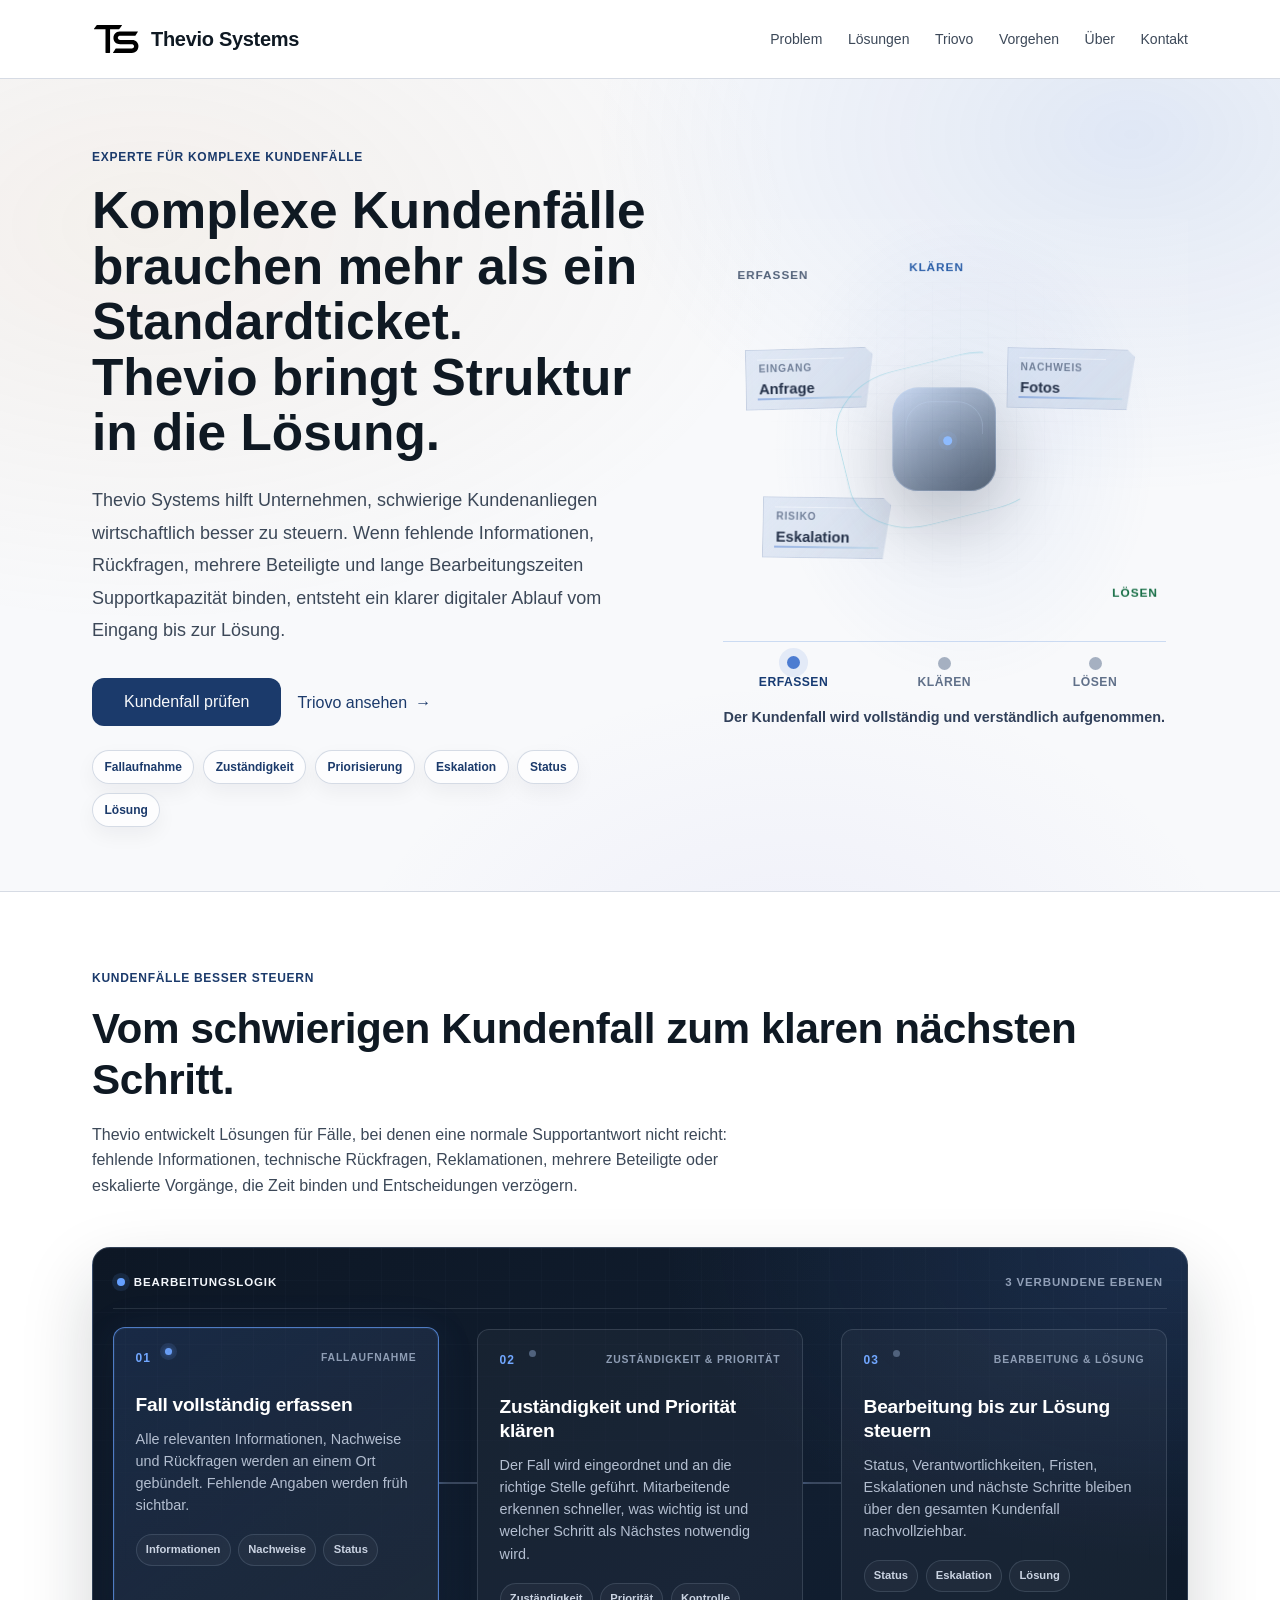
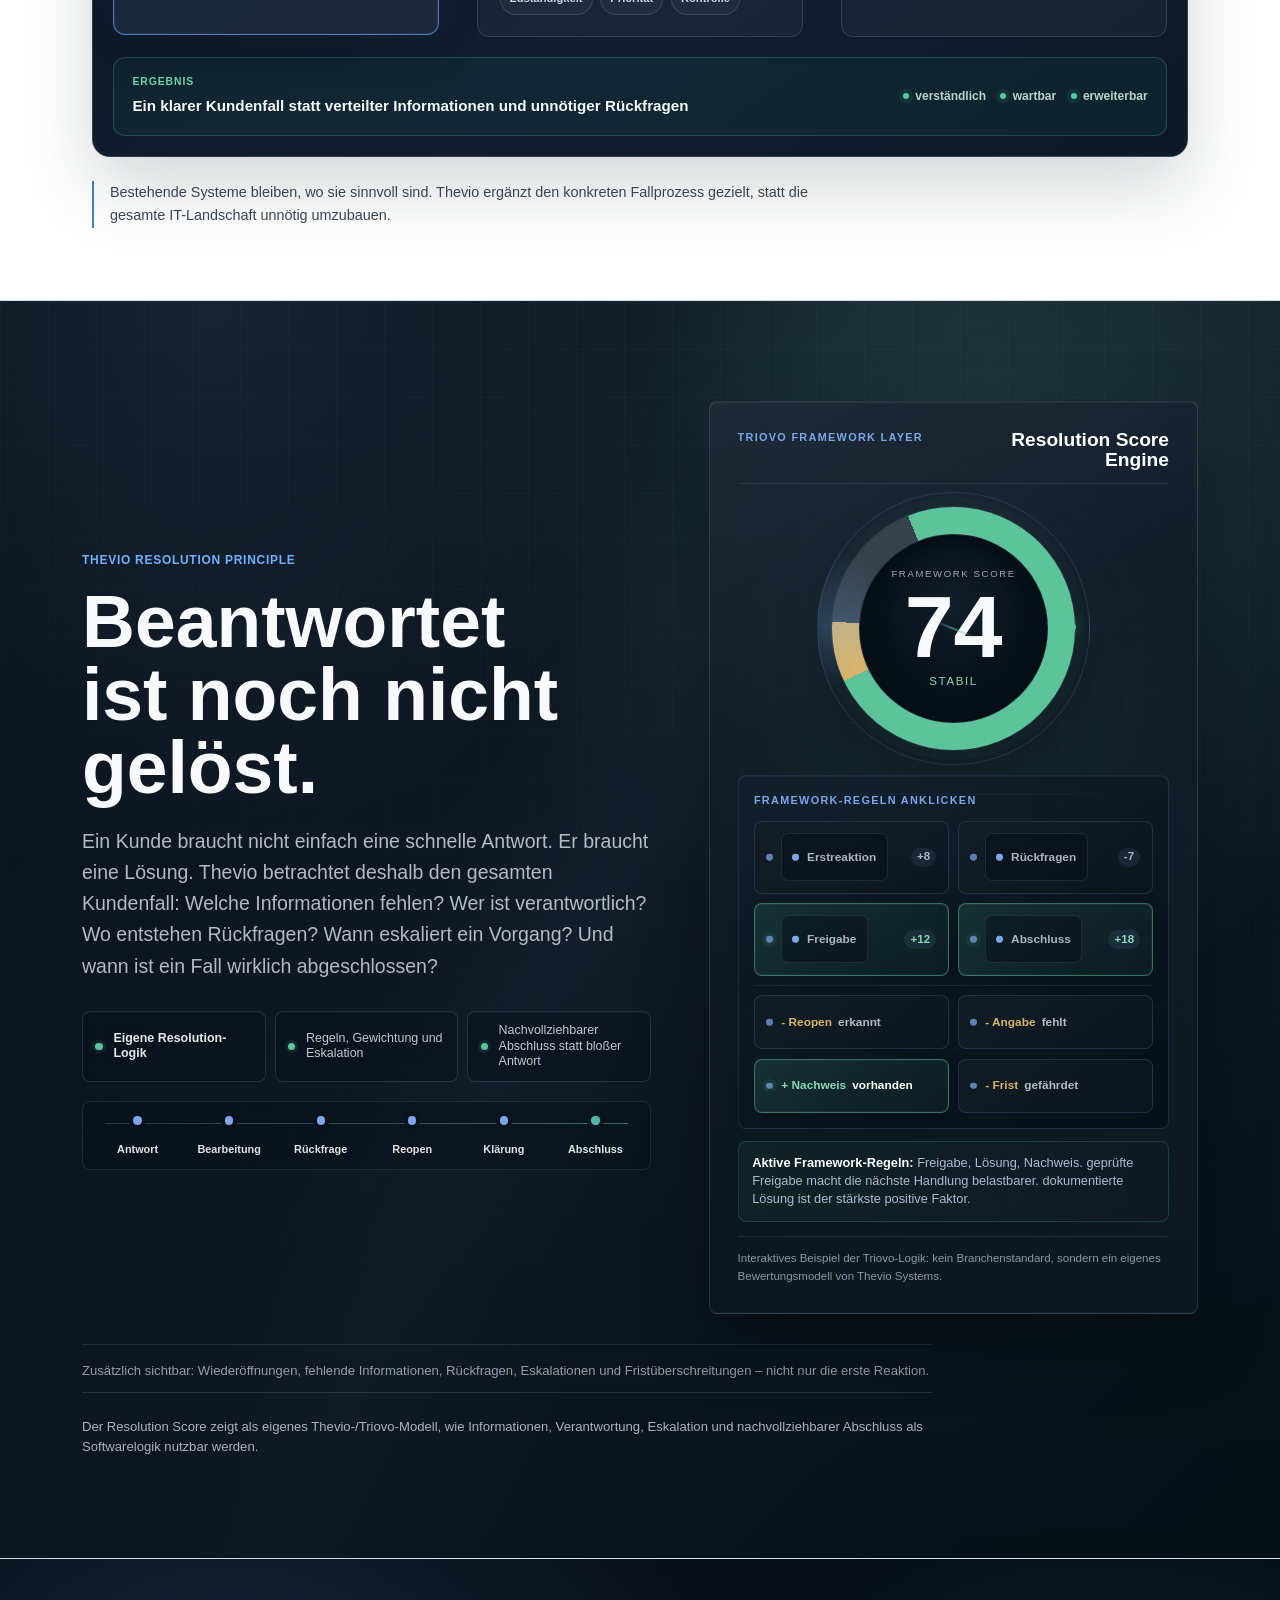
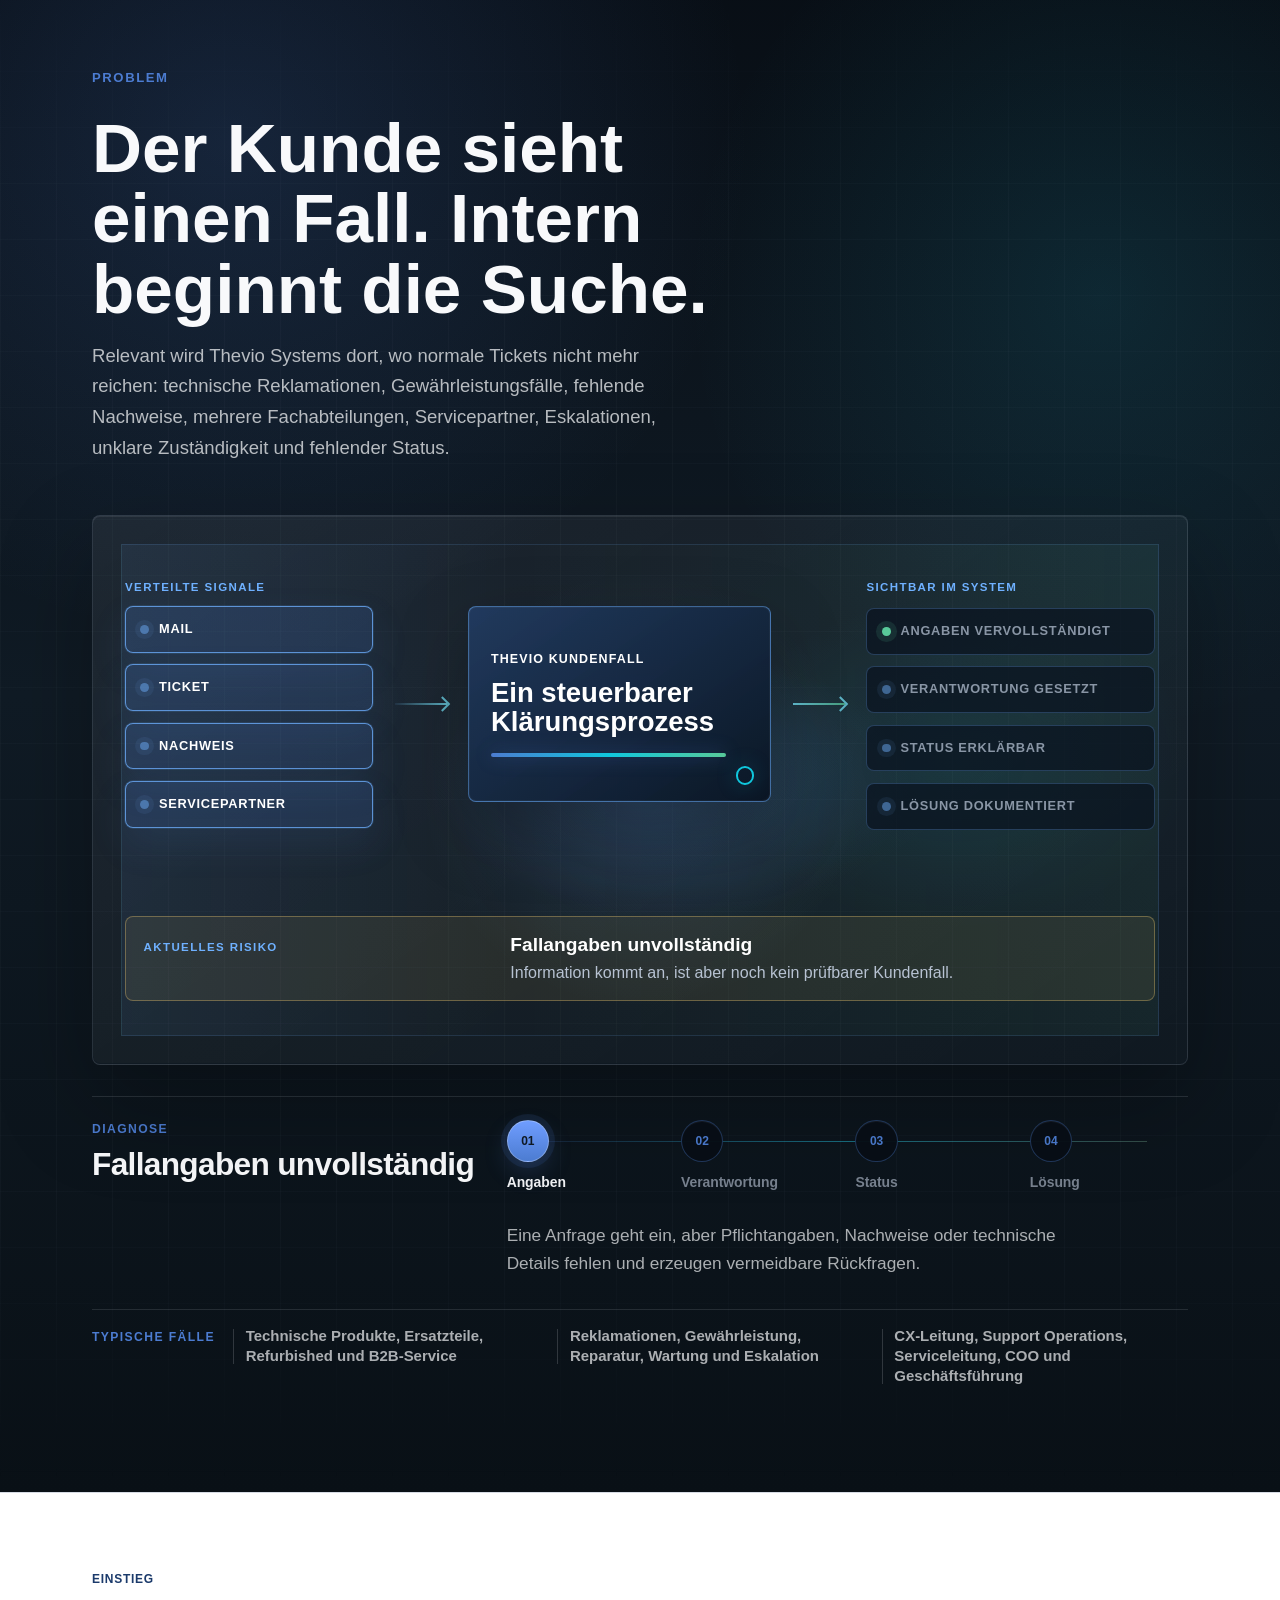
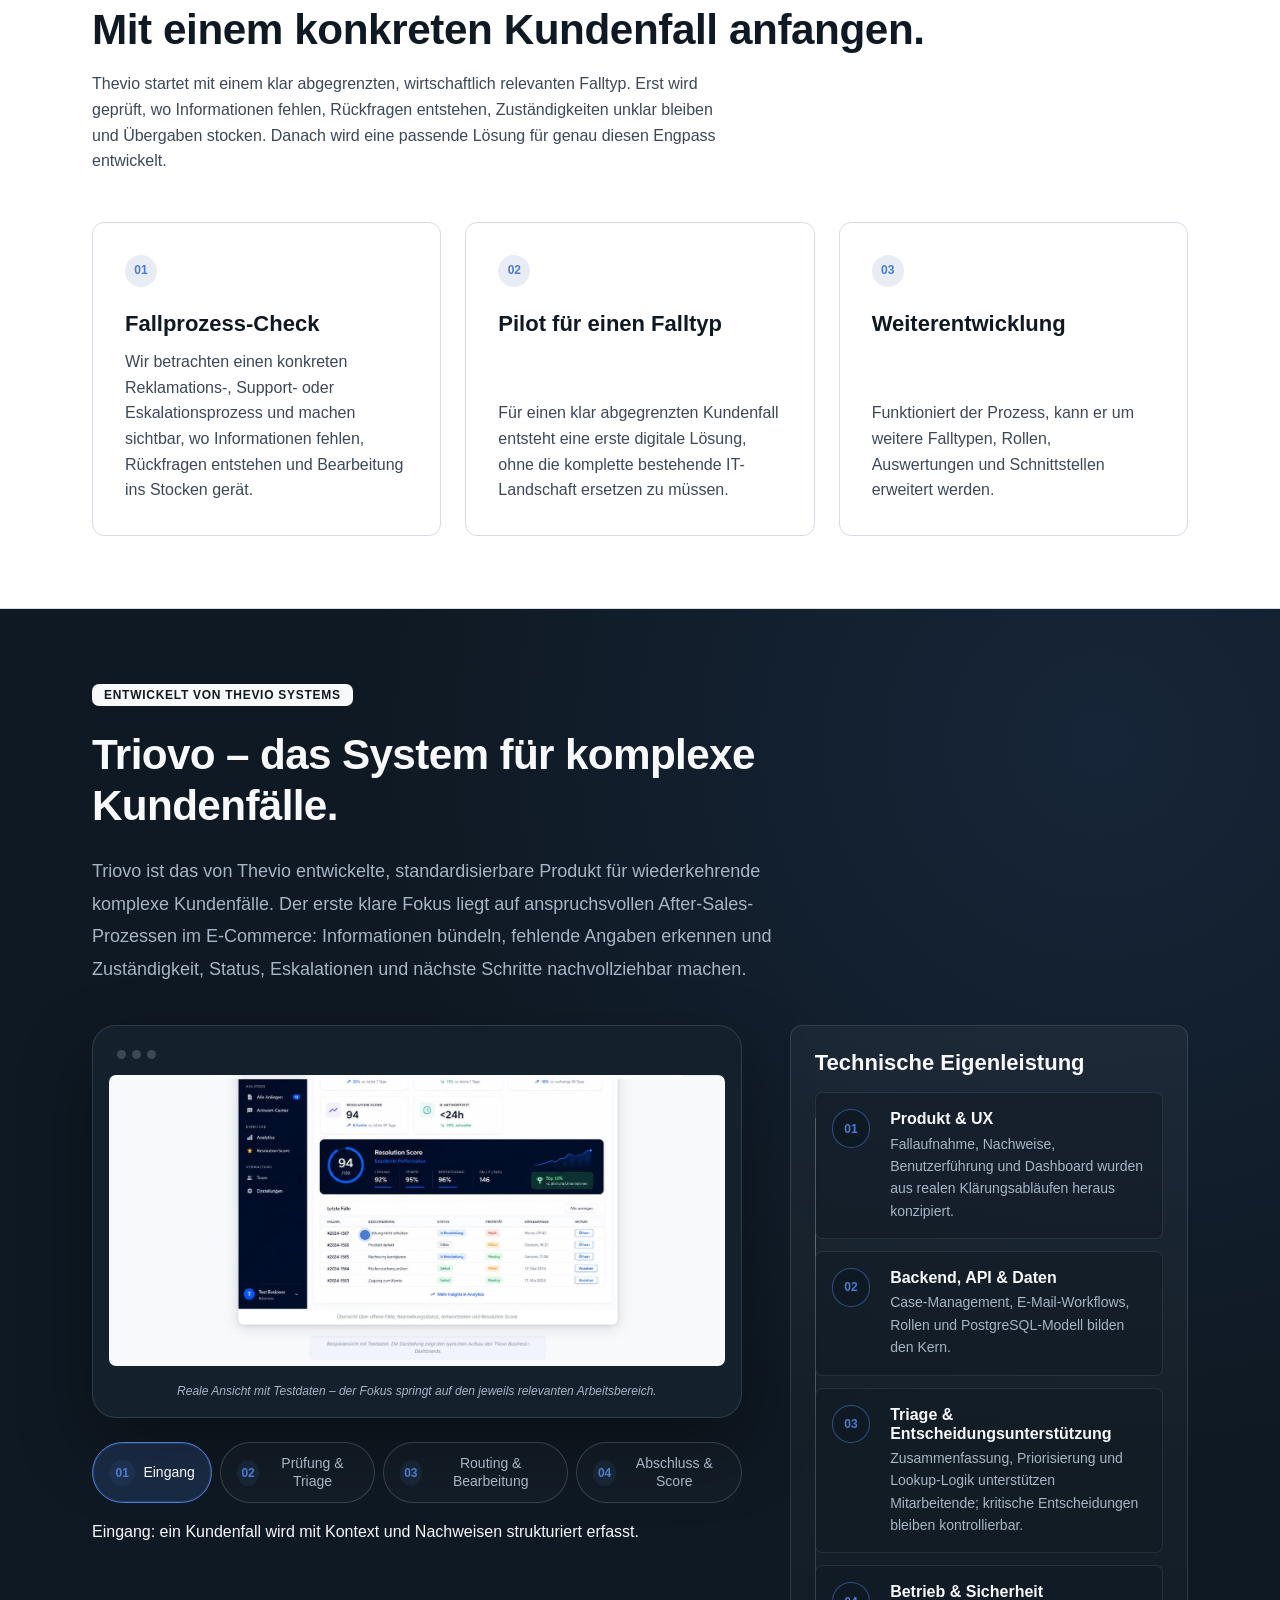
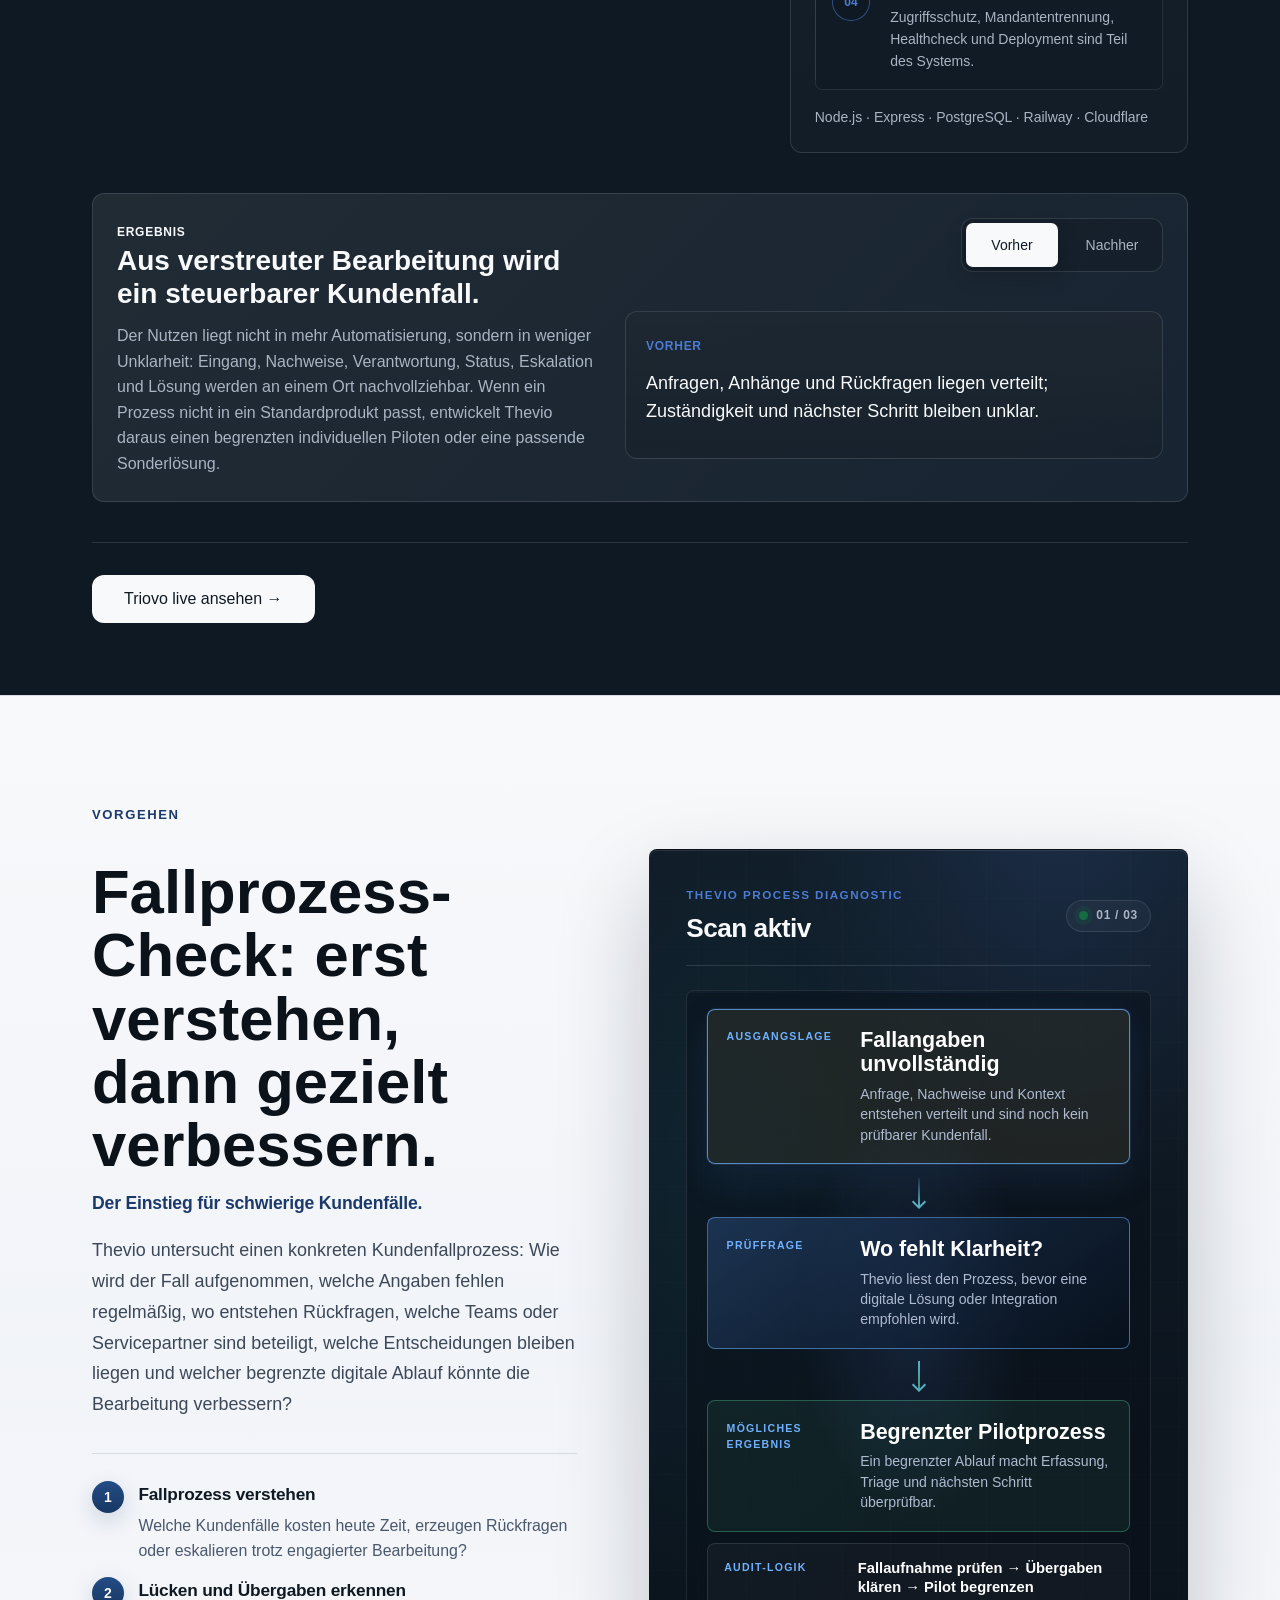
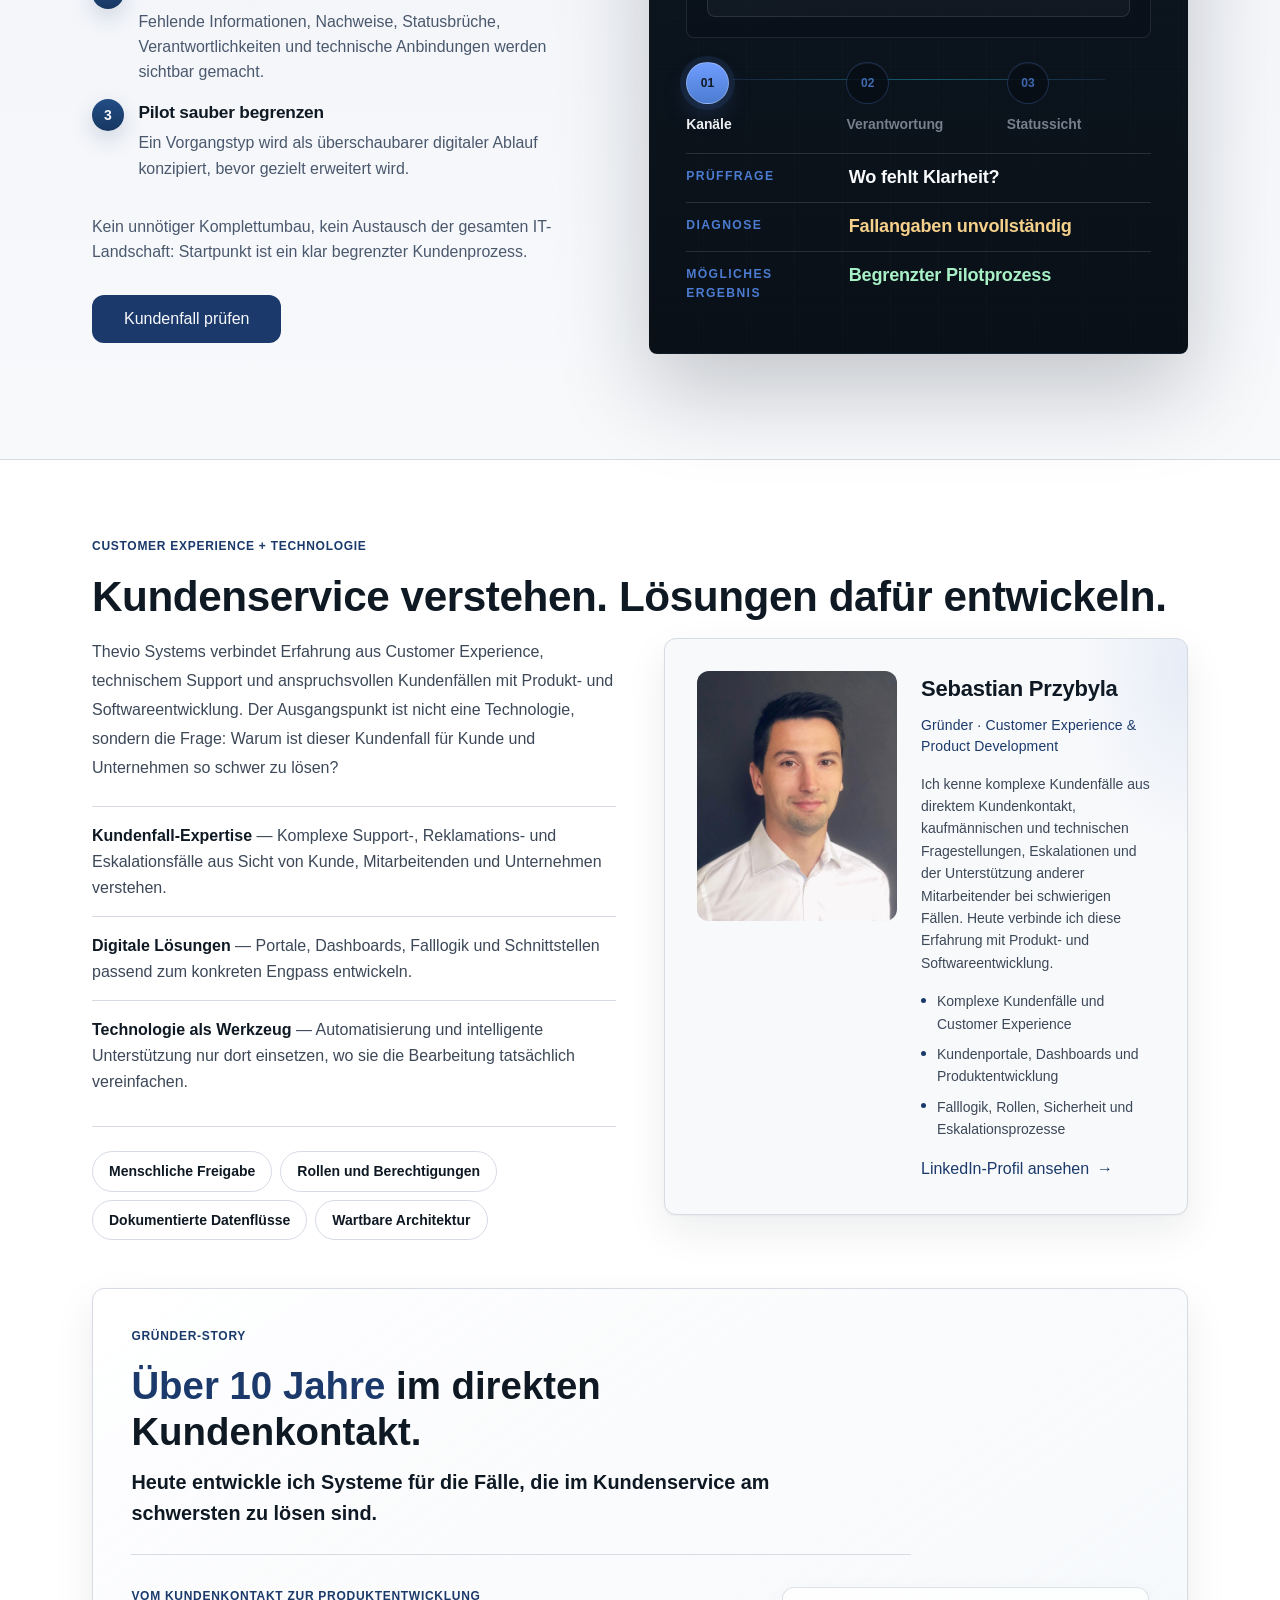
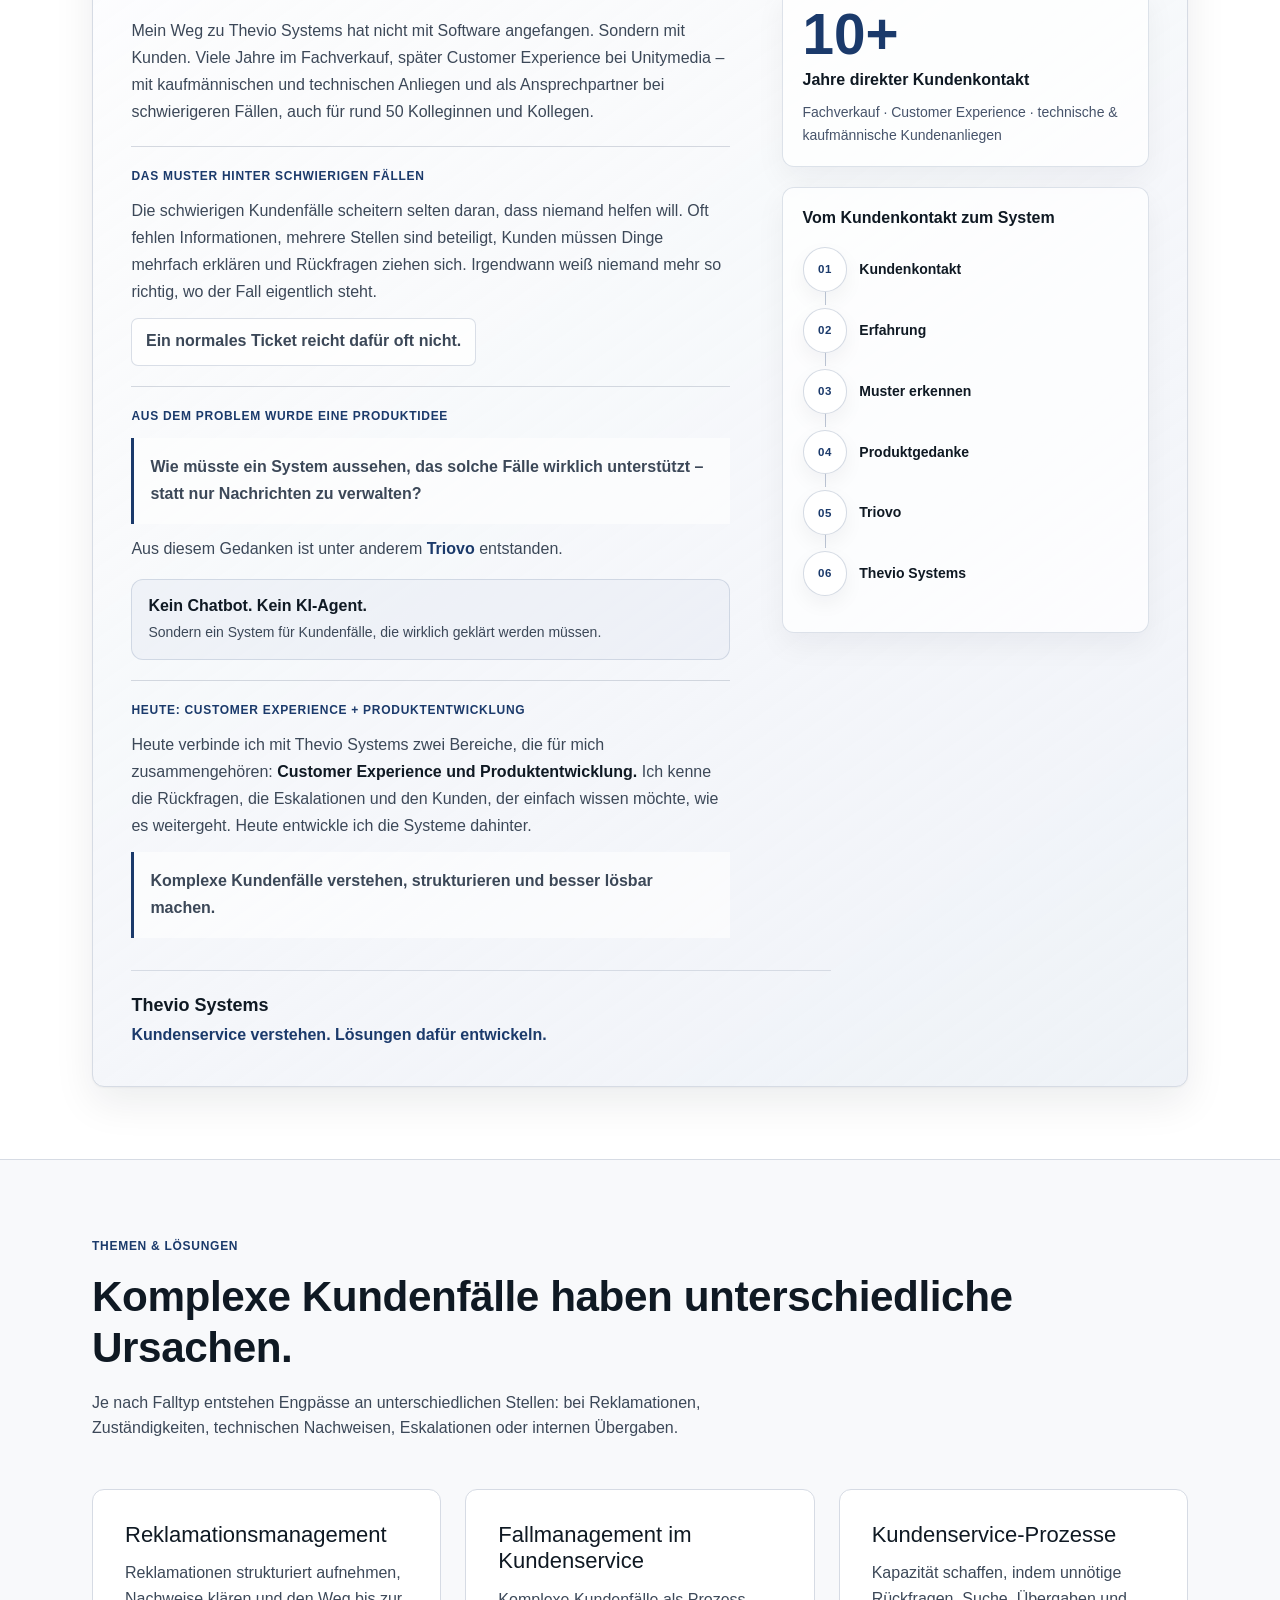
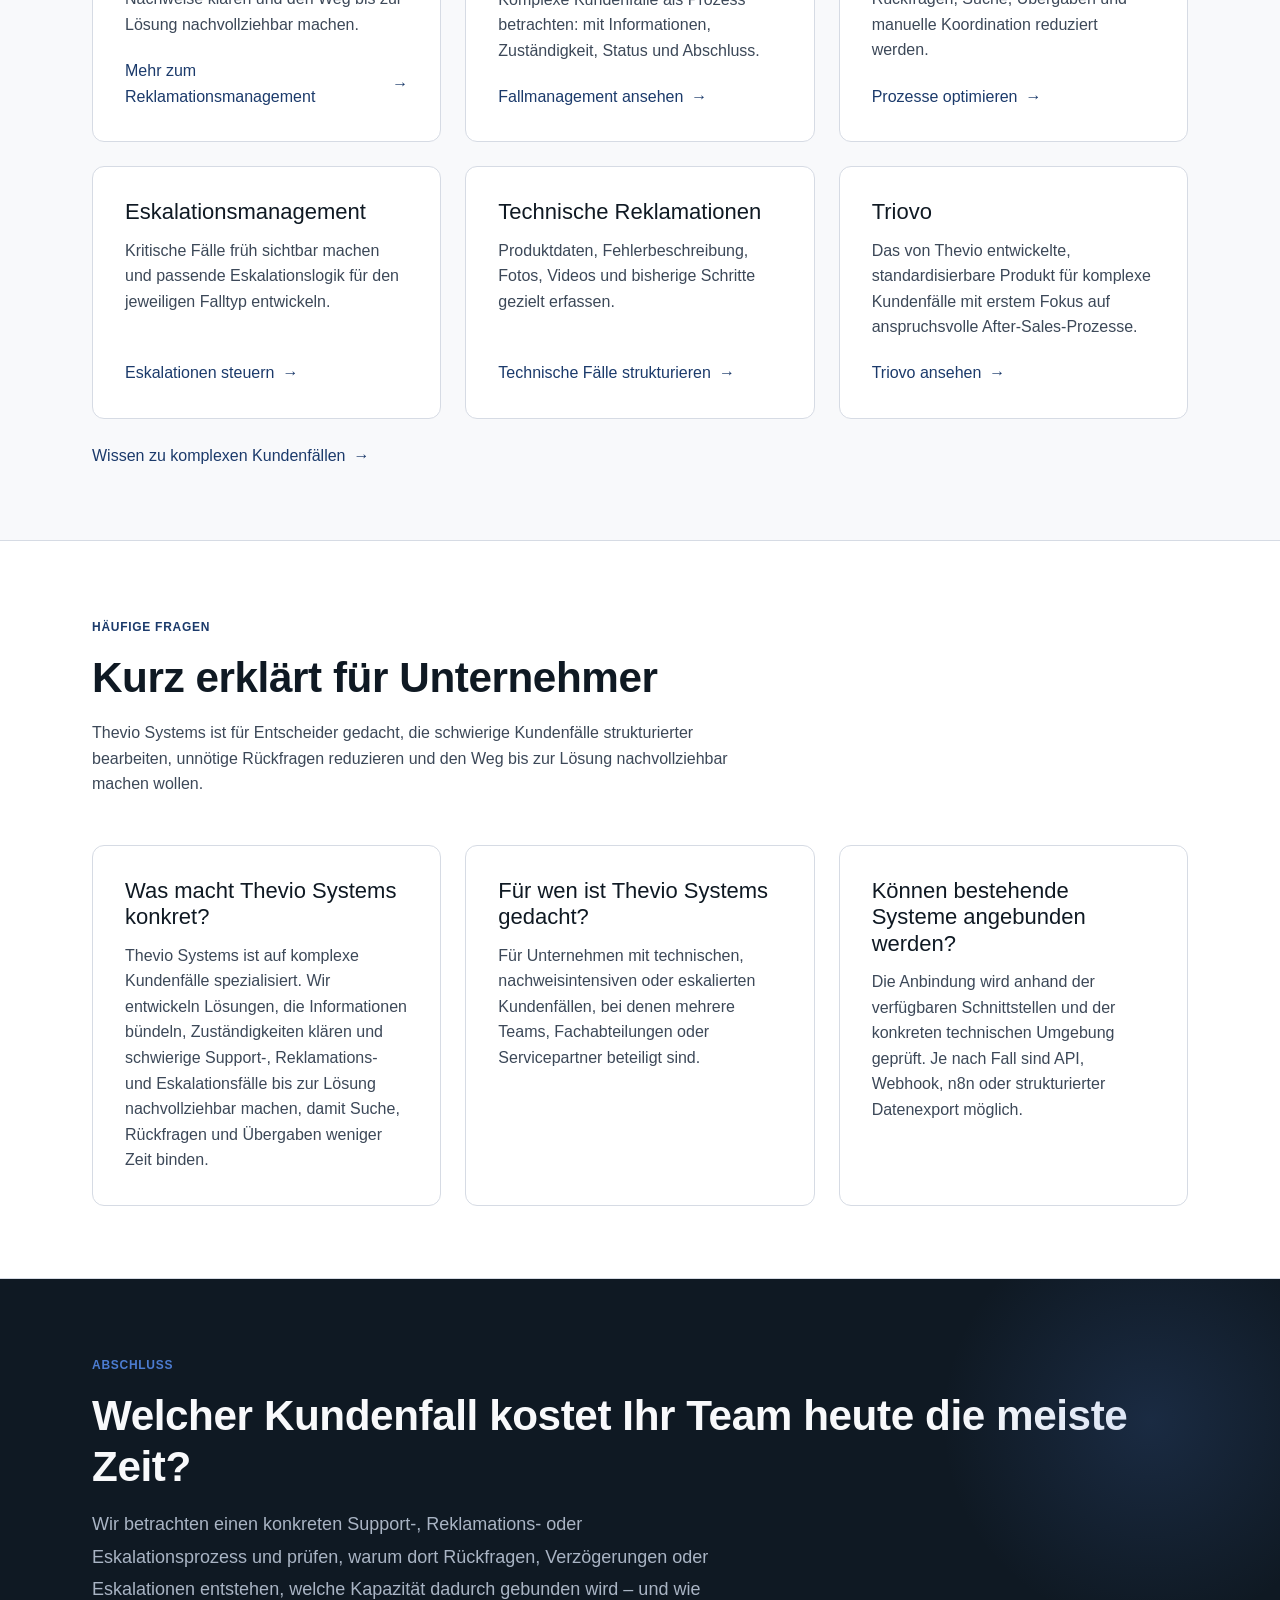
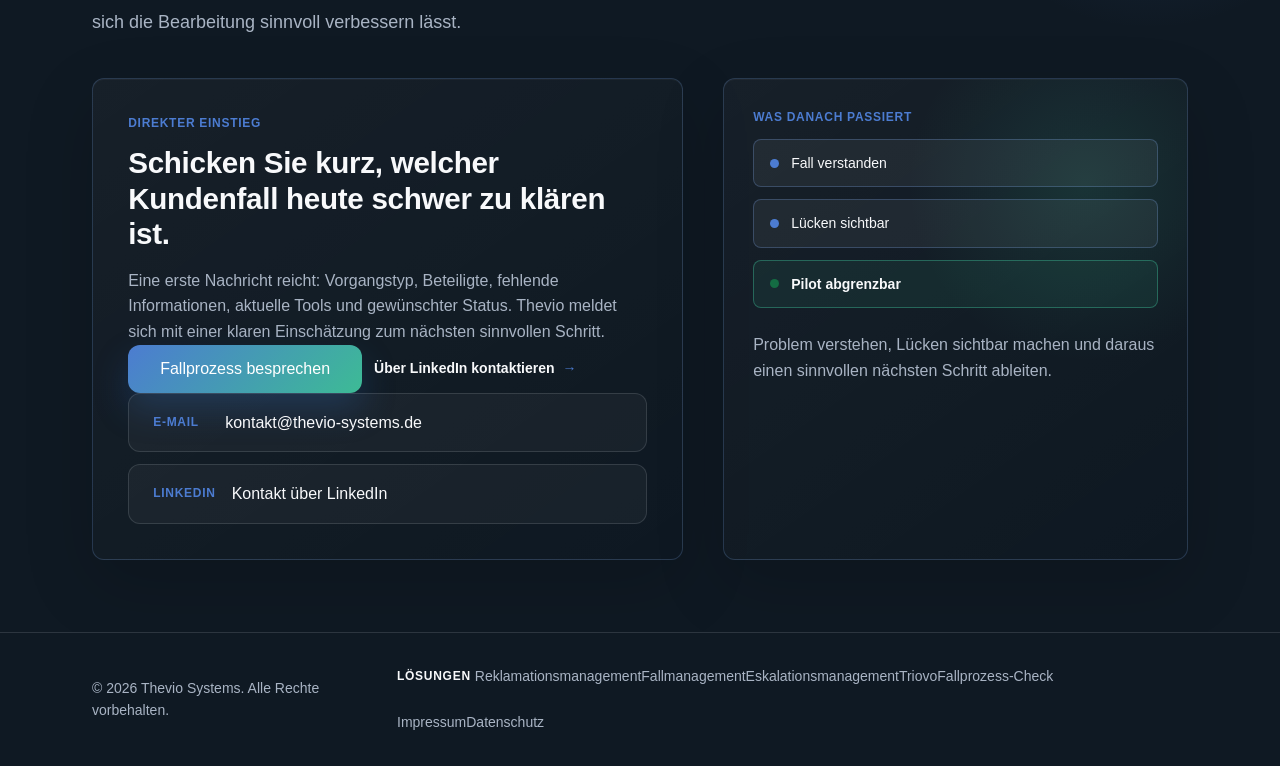
==== index.html @ 9a63e168 "Refine Thevio economic case-resolution positioning" ====
<!DOCTYPE html>
<html lang="de">
<head>
<meta charset="UTF-8" />
<script>document.documentElement.classList.add('js');</script>
<meta name="viewport" content="width=device-width, initial-scale=1.0" />
<meta name="robots" content="index, follow" />
<title>Thevio Systems | Experte für komplexe Kundenfälle</title>
<meta name="description" content="Thevio Systems hilft Unternehmen, komplexe Kundenfälle wirtschaftlich besser zu steuern: weniger Suche, weniger Rückfragen, klare Zuständigkeiten und sichtbarer Status." />
<link rel="canonical" href="https://thevio-systems.de/" />
<meta property="og:type" content="website" />
<meta property="og:title" content="Thevio Systems | Experte für komplexe Kundenfälle" />
<meta property="og:description" content="Komplexe Kundenfälle wirtschaftlich besser steuern: Informationen bündeln, Zuständigkeiten klären und den Weg bis zur Lösung nachvollziehbar machen." />
<meta property="og:url" content="https://thevio-systems.de" />
<meta property="og:locale" content="de_DE" />
<meta name="twitter:card" content="summary" />
<meta name="twitter:title" content="Thevio Systems | Experte für komplexe Kundenfälle" />
<meta name="twitter:description" content="Komplexe Kundenfälle wirtschaftlich besser steuern: Informationen bündeln, Zuständigkeiten klären und den Weg bis zur Lösung nachvollziehbar machen." />
<script type="application/ld+json">
{
  "@context": "https://schema.org",
  "@graph": [
    {
      "@type": "Organization",
      "@id": "https://thevio-systems.de/#organization",
      "name": "Thevio Systems",
      "url": "https://thevio-systems.de/",
      "logo": "https://thevio-systems.de/assets/img/thevio-logo.svg",
      "email": "kontakt@thevio-systems.de",
      "founder": {
        "@type": "Person",
        "name": "Sebastian Przybyla",
        "description": "Gründer von Thevio Systems mit über 10 Jahren Erfahrung im direkten Kundenkontakt und Schwerpunkt auf komplexen Kundenfällen, Customer Experience und Produktentwicklung.",
        "sameAs": "https://www.linkedin.com/in/sebastian-przybyla-9426b0416"
      },
      "address": {
        "@type": "PostalAddress",
        "streetAddress": "Bahnhofstraße 5",
        "postalCode": "37318",
        "addressLocality": "Arenshausen",
        "addressCountry": "DE"
      },
      "areaServed": ["Deutschland", "DACH"],
      "knowsAbout": [
        "Komplexe Kundenfälle",
        "Customer Case Resolution",
        "Reklamationsprozesse",
        "Eskalationsmanagement",
        "Digitale Fallprozesse",
        "Kundenfallsteuerung",
        "Kundenportale",
        "Statuslösungen",
        "Resolution Insights"
      ]
    },
    {
      "@type": "WebSite",
      "@id": "https://thevio-systems.de/#website",
      "url": "https://thevio-systems.de/",
      "name": "Thevio Systems",
      "inLanguage": "de-DE",
      "publisher": {
        "@id": "https://thevio-systems.de/#organization"
      }
    },
    {
      "@type": "Service",
      "@id": "https://thevio-systems.de/#services",
      "name": "Experte für komplexe Kundenfälle",
      "provider": {
        "@id": "https://thevio-systems.de/#organization"
      },
      "areaServed": ["Deutschland", "DACH"],
      "serviceType": [
        "Customer Case Resolution",
        "Reklamationsprozesse",
        "Eskalationsmanagement",
        "Digitale Fallprozesse",
        "Kundenfallsteuerung",
        "Kundenportale",
        "Statuslösungen",
        "Resolution Insights"
      ],
      "description": "Thevio Systems hilft Unternehmen, komplexe Kundenfälle wirtschaftlich besser zu steuern: Informationen bündeln, Zuständigkeiten klären, unnötige Rückfragen reduzieren und Fälle bis zur Lösung nachvollziehbar führen."
    },
    {
      "@type": "FAQPage",
      "@id": "https://thevio-systems.de/#faq",
      "mainEntity": [
        {
          "@type": "Question",
          "name": "Was macht Thevio Systems konkret?",
          "acceptedAnswer": {
            "@type": "Answer",
            "text": "Thevio Systems ist auf komplexe Kundenfälle spezialisiert. Wir entwickeln Lösungen, die Informationen bündeln, Zuständigkeiten klären und schwierige Support-, Reklamations- und Eskalationsfälle bis zur Lösung nachvollziehbar machen, damit Suche, Rückfragen und Übergaben weniger Zeit binden."
          }
        },
        {
          "@type": "Question",
          "name": "Für wen ist Thevio Systems gedacht?",
          "acceptedAnswer": {
            "@type": "Answer",
            "text": "Thevio Systems richtet sich an Unternehmen mit komplexen, technischen oder eskalierten Kundenfällen, bei denen Informationen fehlen, Nachweise benötigt werden und mehrere Teams oder Servicepartner zusammenarbeiten."
          }
        },
        {
          "@type": "Question",
          "name": "Kann Thevio Systems bestehende Systeme anbinden?",
          "acceptedAnswer": {
            "@type": "Answer",
            "text": "Bestehende Systeme bleiben, wo sie sinnvoll sind. Thevio ergänzt den konkreten Fallprozess gezielt, statt die gesamte IT-Landschaft unnötig umzubauen."
          }
        }
      ]
    }
  ]
}
</script>
<link rel="icon" href="/assets/img/thevio-logo.svg" type="image/svg+xml" />
<link rel="stylesheet" href="assets/css/main.css" />
</head>
<body>
<nav class="site-nav" aria-label="Hauptnavigation">
<div class="container">
<div class="nav-inner">
<a href="#hero" class="nav-logo"><img src="assets/img/thevio-logo.svg" alt="" class="nav-logo-icon" width="44" height="44" /><span class="nav-logo-text">Thevio Systems</span></a>
<ul class="nav-links" role="list">
<li><a href="#zielgruppen">Problem</a></li>
<li><a href="#leistungen">Lösungen</a></li>
<li><a href="#triovo">Triovo</a></li>
<li><a href="#audit">Vorgehen</a></li>
<li><a href="#ueber">Über</a></li>
<li><a href="#kontakt">Kontakt</a></li>
</ul>
<button type="button" class="nav-toggle" id="nav-toggle" aria-expanded="false" aria-controls="nav-mobile" aria-label="Navigation öffnen">
<span></span><span></span><span></span>
</button>
</div>
<nav id="nav-mobile" class="nav-mobile" aria-label="Mobile Navigation">
<a href="#zielgruppen">Problem</a>
<a href="#leistungen">Lösungen</a>
<a href="#triovo">Triovo</a>
<a href="#audit">Vorgehen</a>
<a href="#ueber">Über</a>
<a href="#kontakt">Kontakt</a>
</nav>
</div>
</nav>
<main>
<section class="hero" id="hero" aria-labelledby="hero-heading">
<div class="container">
<div class="hero-layout">
<div class="hero-text">
<span class="section-label">Experte für komplexe Kundenfälle</span>
<h1 id="hero-heading"><span class="hero-heading-line">Komplexe Kundenfälle brauchen mehr als ein Standardticket.</span> <span class="hero-heading-line hero-heading-line--accent">Thevio bringt Struktur in die Lösung.</span></h1>
<p class="hero-sub">Thevio Systems hilft Unternehmen, schwierige Kundenanliegen wirtschaftlich besser zu steuern. Wenn fehlende Informationen, Rückfragen, mehrere Beteiligte und lange Bearbeitungszeiten Supportkapazität binden, entsteht ein klarer digitaler Ablauf vom Eingang bis zur Lösung.</p>
<div class="hero-actions">
<a href="#audit" class="btn btn-primary">Kundenfall prüfen</a>
<a href="#triovo" class="link-arrow">Triovo ansehen</a>
</div>
<ul class="hero-offer-list" role="list" aria-label="Konkrete Leistungen">
<li>Fallaufnahme</li>
<li>Zuständigkeit</li>
<li>Priorisierung</li>
<li>Eskalation</li>
<li>Status</li>
<li>Lösung</li>
</ul>
</div>
<div class="hero-cdr-preview" id="hero-scene" data-component="cdr-hero" data-phase="0" aria-label="Capture Decide Resolve Vorschau">
<div class="hero-cdr-stage" aria-hidden="true">
<span class="hero-cdr-phase hero-cdr-phase--capture">Erfassen</span>
<span class="hero-cdr-phase hero-cdr-phase--decide">Klären</span>
<span class="hero-cdr-phase hero-cdr-phase--resolve">Lösen</span>
<div class="hero-cdr-fragment hero-cdr-fragment--mail"><span>Eingang</span><strong>Anfrage</strong></div>
<div class="hero-cdr-fragment hero-cdr-fragment--doc"><span>Nachweis</span><strong>Fotos</strong></div>
<div class="hero-cdr-fragment hero-cdr-fragment--due"><span>Risiko</span><strong>Eskalation</strong></div>
<svg class="hero-cdr-routes" viewBox="0 0 620 500" focusable="false">
<path class="hero-cdr-route hero-cdr-route--a" d="M94 152 C196 138 238 214 307 244" />
<path class="hero-cdr-route hero-cdr-route--b" d="M500 137 C398 140 367 203 315 244" />
<path class="hero-cdr-route hero-cdr-route--c" d="M122 392 C202 345 236 303 309 258" />
<path class="hero-cdr-route hero-cdr-route--out" d="M329 253 C390 268 430 310 490 354" />
</svg>
<div class="hero-cdr-object">
<span class="hero-cdr-orbit"></span>
<span class="hero-cdr-core"></span>
<span class="hero-cdr-surface hero-cdr-surface--top"></span>
<span class="hero-cdr-surface hero-cdr-surface--mid"></span>
<span class="hero-cdr-surface hero-cdr-surface--low"></span>
<span class="hero-cdr-check"></span>
</div>
<span class="hero-cdr-gate"><span></span></span>
</div>
<div class="hero-cdr-controls" role="group" aria-label="Hero-Phase auswählen">
<button type="button" class="hero-cdr-control" data-cdr-phase="0" aria-pressed="true">Erfassen</button>
<button type="button" class="hero-cdr-control" data-cdr-phase="1" aria-pressed="false">Klären</button>
<button type="button" class="hero-cdr-control" data-cdr-phase="2" aria-pressed="false">Lösen</button>
</div>
<p class="hero-cdr-status" aria-live="polite">Der Kundenfall wird vollständig und verständlich aufgenommen.</p>
</div>
</div>
</div>
</section>

<hr class="section-divider" />
<section class="section section--light" id="leistungen" aria-labelledby="leistungen-heading">
<div class="container">
<span class="section-label">Kundenfälle besser steuern</span>
<h2 id="leistungen-heading">Vom schwierigen Kundenfall zum klaren nächsten Schritt.</h2>
<p class="section-intro">Thevio entwickelt Lösungen für Fälle, bei denen eine normale Supportantwort nicht reicht: fehlende Informationen, technische Rückfragen, Reklamationen, mehrere Beteiligte oder eskalierte Vorgänge, die Zeit binden und Entscheidungen verzögern.</p>
  <div class="capability-system reveal" data-component="capability-system" data-active="0">
    <div class="capability-system-head">
      <div class="capability-system-title">
        <span class="capability-live-dot" aria-hidden="true"></span>
        <span>Bearbeitungslogik</span>
      </div>
    <span class="capability-system-meta">3 verbundene Ebenen</span>
    </div>
  <div class="capability-flow" role="list" aria-label="Leistungssystem von Thevio Systems">
  <article class="capability-node is-active" role="listitem" data-capability="0">
  <div class="capability-node-head">
  <span class="capability-node-index">01</span>
  <span class="capability-node-type">Fallaufnahme</span>
  </div>
  <span class="capability-node-signal" aria-hidden="true"></span>
  <h3>Fall vollständig erfassen</h3>
  <p>Alle relevanten Informationen, Nachweise und Rückfragen werden an einem Ort gebündelt. Fehlende Angaben werden früh sichtbar.</p>
  <ul class="capability-tags" role="list">
  <li>Informationen</li>
  <li>Nachweise</li>
  <li>Status</li>
  </ul>
  </article>
  <div class="capability-link" aria-hidden="true"><span></span></div>
  <article class="capability-node" role="listitem" data-capability="1">
  <div class="capability-node-head">
  <span class="capability-node-index">02</span>
  <span class="capability-node-type">Zuständigkeit &amp; Priorität</span>
  </div>
  <span class="capability-node-signal" aria-hidden="true"></span>
  <h3>Zuständigkeit und Priorität klären</h3>
  <p>Der Fall wird eingeordnet und an die richtige Stelle geführt. Mitarbeitende erkennen schneller, was wichtig ist und welcher Schritt als Nächstes notwendig wird.</p>
  <ul class="capability-tags" role="list">
  <li>Zuständigkeit</li>
  <li>Priorität</li>
  <li>Kontrolle</li>
  </ul>
  </article>
  <div class="capability-link" aria-hidden="true"><span></span></div>
  <article class="capability-node" role="listitem" data-capability="2">
  <div class="capability-node-head">
  <span class="capability-node-index">03</span>
  <span class="capability-node-type">Bearbeitung &amp; Lösung</span>
  </div>
  <span class="capability-node-signal" aria-hidden="true"></span>
  <h3>Bearbeitung bis zur Lösung steuern</h3>
  <p>Status, Verantwortlichkeiten, Fristen, Eskalationen und nächste Schritte bleiben über den gesamten Kundenfall nachvollziehbar.</p>
  <ul class="capability-tags" role="list">
  <li>Status</li>
  <li>Eskalation</li>
  <li>Lösung</li>
  </ul>
  </article>
  </div>
  <div class="capability-output">
  <div>
  <span class="capability-output-label">Ergebnis</span>
  <strong>Ein klarer Kundenfall statt verteilter Informationen und unnötiger Rückfragen</strong>
  </div>
  <ul class="capability-output-states" role="list">
  <li><span aria-hidden="true"></span>verständlich</li>
  <li><span aria-hidden="true"></span>wartbar</li>
  <li><span aria-hidden="true"></span>erweiterbar</li>
  </ul>
  </div>
  </div>
<p class="capability-principle">Bestehende Systeme bleiben, wo sie sinnvoll sind. Thevio ergänzt den konkreten Fallprozess gezielt, statt die gesamte IT-Landschaft unnötig umzubauen.</p>
</div>
</section>

<hr class="section-divider" />
<section class="section resolution-section" id="resolution" aria-labelledby="resolution-heading">
<div class="container">
<div class="resolution-layout">
<div class="resolution-copy">
<span class="section-label section-label--inverse">Thevio Resolution Principle</span>
<h2 id="resolution-heading">Beantwortet ist noch nicht gelöst.</h2>
<p class="section-intro section-intro--inverse">Ein Kunde braucht nicht einfach eine schnelle Antwort. Er braucht eine Lösung. Thevio betrachtet deshalb den gesamten Kundenfall: Welche Informationen fehlen? Wer ist verantwortlich? Wo entstehen Rückfragen? Wann eskaliert ein Vorgang? Und wann ist ein Fall wirklich abgeschlossen?</p>
<div class="resolution-framework-proof" aria-label="Triovo Resolution Framework">
<span><strong>Eigene Resolution-Logik</strong></span>
<span>Regeln, Gewichtung und Eskalation</span>
<span>Nachvollziehbarer Abschluss statt bloßer Antwort</span>
</div>
<ol class="resolution-sequence" data-component="resolution-sequence" role="list">
<li class="resolution-step" data-step="0"><span class="resolution-step-dot" aria-hidden="true"></span><span class="resolution-step-label">Antwort</span></li>
<li class="resolution-step" data-step="1"><span class="resolution-step-dot" aria-hidden="true"></span><span class="resolution-step-label">Bearbeitung</span></li>
<li class="resolution-step" data-step="2"><span class="resolution-step-dot" aria-hidden="true"></span><span class="resolution-step-label">Rückfrage</span></li>
<li class="resolution-step" data-step="3"><span class="resolution-step-dot" aria-hidden="true"></span><span class="resolution-step-label">Reopen</span></li>
<li class="resolution-step" data-step="4"><span class="resolution-step-dot" aria-hidden="true"></span><span class="resolution-step-label">Klärung</span></li>
<li class="resolution-step resolution-step--final" data-step="5"><span class="resolution-step-dot" aria-hidden="true"></span><span class="resolution-step-label">Abschluss</span></li>
</ol>
</div>
<div class="resolution-visual reveal" data-component="resolution-visual" data-score="74" aria-label="Interaktive Resolution Score Engine">
<div class="resolution-visual-head">
<span>Triovo Framework Layer</span>
<strong>Resolution Score Engine</strong>
</div>
<div class="resolution-engine-grid" aria-hidden="true"></div>
<div class="resolution-ring" aria-hidden="true">
<span class="resolution-ring-core"><small>Framework Score</small><strong data-resolution-score>74</strong><em data-resolution-verdict>stabil</em></span>
<span class="resolution-ring-orbit resolution-ring-orbit--one"></span>
<span class="resolution-ring-orbit resolution-ring-orbit--two"></span>
<span class="resolution-ring-pulse"></span>
</div>
<div class="resolution-control-panel">
<span class="resolution-control-label">Framework-Regeln anklicken</span>
<div class="resolution-architecture" role="group" aria-label="Score-Faktoren auswählen">
<button type="button" class="resolution-factor" data-resolution-factor="speed" aria-pressed="false"><span>Erstreaktion</span><strong>+8</strong></button>
<button type="button" class="resolution-factor" data-resolution-factor="questions" aria-pressed="false"><span>Rückfragen</span><strong>-7</strong></button>
<button type="button" class="resolution-factor" data-resolution-factor="approval" aria-pressed="true"><span>Freigabe</span><strong>+12</strong></button>
<button type="button" class="resolution-factor is-complete" data-resolution-factor="closure" aria-pressed="true"><span>Abschluss</span><strong>+18</strong></button>
</div>
<div class="resolution-score-formula" aria-label="Score-Logik">
<button type="button" data-resolution-factor="reopen" aria-pressed="false"><strong>- Reopen</strong> erkannt</button>
<button type="button" data-resolution-factor="missing" aria-pressed="false"><strong>- Angabe</strong> fehlt</button>
<button type="button" data-resolution-factor="proof" aria-pressed="true"><strong>+ Nachweis</strong> vorhanden</button>
<button type="button" data-resolution-factor="sla" aria-pressed="false"><strong>- Frist</strong> gefährdet</button>
</div>
</div>
<p class="resolution-engine-readout" aria-live="polite"><strong>Aktive Framework-Regeln:</strong> Freigabe, Abschluss und Nachweis erhöhen die Belastbarkeit des Vorgangs.</p>
<p class="resolution-visual-note">Interaktives Beispiel der Triovo-Logik: kein Branchenstandard, sondern ein eigenes Bewertungsmodell von Thevio Systems.</p>
</div>
</div>
<div class="resolution-footnotes">
<p class="resolution-note">Zusätzlich sichtbar: Wiederöffnungen, fehlende Informationen, Rückfragen, Eskalationen und Fristüberschreitungen &ndash; nicht nur die erste Reaktion.</p>
<p class="competency-principle competency-principle--inverse">Der Resolution Score zeigt als eigenes Thevio-/Triovo-Modell, wie Informationen, Verantwortung, Eskalation und nachvollziehbarer Abschluss als Softwarelogik nutzbar werden.</p>
</div>
</div>
</section>

<hr class="section-divider" />
<section class="section section--signal-field" id="zielgruppen" aria-labelledby="zielgruppen-heading">
<div class="container">
<span class="section-label section-label--inverse">Problem</span>
<h2 id="zielgruppen-heading">Der Kunde sieht einen Fall. Intern beginnt die Suche.</h2>
<p class="section-intro section-intro--inverse">Relevant wird Thevio Systems dort, wo normale Tickets nicht mehr reichen: technische Reklamationen, Gewährleistungsfälle, fehlende Nachweise, mehrere Fachabteilungen, Servicepartner, Eskalationen, unklare Zuständigkeit und fehlender Status.</p>
<div class="operations-field reveal" data-component="operations-field" data-active="0">
<div class="operations-stage operations-map" aria-hidden="true">
<div class="os-map-column os-map-column--sources">
<span class="os-map-label">Verteilte Signale</span>
<span class="os-source os-source--mail">Mail</span>
<span class="os-source os-source--form">Ticket</span>
<span class="os-source os-source--field">Nachweis</span>
<span class="os-source os-source--ops">Servicepartner</span>
</div>
<div class="os-map-arrow os-map-arrow--in"><span></span></div>
<div class="os-case-object os-case-map">
<span class="os-case-label">Thevio Kundenfall</span>
<strong>Ein steuerbarer Klärungsprozess</strong>
<span class="os-case-core"></span>
<span class="os-case-ring"></span>
</div>
<div class="os-map-arrow os-map-arrow--out"><span></span></div>
<div class="os-map-column os-map-column--outcomes">
<span class="os-map-label">Sichtbar im System</span>
<span class="os-outcome os-outcome--entry">Angaben vervollständigt</span>
<span class="os-outcome os-outcome--owner">Verantwortung gesetzt</span>
<span class="os-outcome os-outcome--context">Status erklärbar</span>
<span class="os-outcome os-outcome--done">Lösung dokumentiert</span>
</div>
<div class="os-diagnosis-card">
<span>Aktuelles Risiko</span>
<strong>Kundenfall nicht vollständig</strong>
<p>Fotos, Seriennummern, Rückfragen und Zuständigkeiten liegen verteilt, obwohl alle Beteiligten arbeiten.</p>
</div>
</div>
<div class="operations-diagnostics">
<div class="os-status-output" aria-live="polite">
<span>Diagnose</span>
<strong>Kundenfall nicht vollständig</strong>
</div>
<div class="os-state-rail" role="tablist" aria-label="Diagnostische Problemzustände">
<button type="button" class="os-state" role="tab" id="os-state-0" aria-selected="true" data-index="0"><span>01</span><strong>Angaben</strong></button>
<button type="button" class="os-state" role="tab" id="os-state-1" aria-selected="false" tabindex="-1" data-index="1"><span>02</span><strong>Verantwortung</strong></button>
<button type="button" class="os-state" role="tab" id="os-state-2" aria-selected="false" tabindex="-1" data-index="2"><span>03</span><strong>Status</strong></button>
<button type="button" class="os-state" role="tab" id="os-state-3" aria-selected="false" tabindex="-1" data-index="3"><span>04</span><strong>Lösung</strong></button>
</div>
<p class="os-state-description" aria-live="polite">Eine Anfrage geht ein, aber Pflichtangaben, Nachweise oder technische Details fehlen und erzeugen vermeidbare Rückfragen.</p>
</div>
<div class="os-meta-line" aria-label="Typische Zielgruppen">
<span>Typische Fälle</span>
<strong>Technische Produkte, Ersatzteile, Refurbished und B2B-Service</strong>
<strong>Reklamationen, Gewährleistung, Reparatur, Wartung und Eskalation</strong>
<strong>CX-Leitung, Support Operations, Serviceleitung, COO und Geschäftsführung</strong>
</div>
</div>
</div>
</section>

<hr class="section-divider" />
<section class="section section--light entry-formats" id="einstiegsformate" aria-labelledby="einstiegsformate-heading">
<div class="container">
<span class="section-label">Einstieg</span>
<h2 id="einstiegsformate-heading">Mit einem konkreten Kundenfall anfangen.</h2>
<p class="section-intro">Thevio startet mit einem klar abgegrenzten, wirtschaftlich relevanten Falltyp. Erst wird geprüft, wo Informationen fehlen, Rückfragen entstehen, Zuständigkeiten unklar bleiben und Übergaben stocken. Danach wird eine passende Lösung für genau diesen Engpass entwickelt.</p>
<div class="cards-grid entry-format-grid">
<article class="card entry-format-card">
<span class="entry-format-index">01</span>
<h3>Fallprozess-Check</h3>
<p>Wir betrachten einen konkreten Reklamations-, Support- oder Eskalationsprozess und machen sichtbar, wo Informationen fehlen, Rückfragen entstehen und Bearbeitung ins Stocken gerät.</p>
</article>
<article class="card entry-format-card">
<span class="entry-format-index">02</span>
<h3>Pilot für einen Falltyp</h3>
<p>Für einen klar abgegrenzten Kundenfall entsteht eine erste digitale Lösung, ohne die komplette bestehende IT-Landschaft ersetzen zu müssen.</p>
</article>
<article class="card entry-format-card">
<span class="entry-format-index">03</span>
<h3>Weiterentwicklung</h3>
<p>Funktioniert der Prozess, kann er um weitere Falltypen, Rollen, Auswertungen und Schnittstellen erweitert werden.</p>
</article>
</div>
</div>
</section>

<hr class="section-divider" />
<section class="section section--triovo-dark" id="triovo" aria-labelledby="triovo-heading">
<div class="container">
<span class="triovo-badge">Entwickelt von Thevio Systems</span>
<h2 id="triovo-heading" class="triovo-dark-title">Triovo – das System für komplexe Kundenfälle.</h2>
<p class="triovo-dark-intro">Triovo ist das von Thevio entwickelte, standardisierbare Produkt für wiederkehrende komplexe Kundenfälle. Der erste klare Fokus liegt auf anspruchsvollen After-Sales-Prozessen im E-Commerce: Informationen bündeln, fehlende Angaben erkennen und Zuständigkeit, Status, Eskalationen und nächste Schritte nachvollziehbar machen.</p>
<div class="triovo-proof-layout">
<div class="triovo-demo reveal" data-component="triovo-demo">
<div class="triovo-demo-frame">
<div class="triovo-frame-chrome" aria-hidden="true"><span></span><span></span><span></span></div>
<div class="triovo-demo-image-wrap" data-focus="0">
<img src="assets/img/triovo-dashboard-preview.png" alt="Vollständige Ansicht des Triovo Business-Dashboards mit Testdaten: Fallübersicht, Status, Priorität und Resolution Score" width="1568" height="741" loading="lazy" decoding="async" class="triovo-demo-image" />
<span class="triovo-demo-callout" data-callout="0" style="left:41.5%;top:54.8%;"></span>
<span class="triovo-demo-callout" data-callout="1" style="left:51.7%;top:54.8%;"></span>
<span class="triovo-demo-callout" data-callout="2" style="left:38.6%;top:48.4%;"></span>
<span class="triovo-demo-callout" data-callout="3" style="left:44.6%;top:37.5%;"></span>
</div>
<p class="triovo-frame-caption">Reale Ansicht mit Testdaten &ndash; der Fokus springt auf den jeweils relevanten Arbeitsbereich.</p>
</div>
<div class="triovo-demo-steps" role="tablist" aria-label="Ablauf in Triovo">
<button type="button" class="triovo-demo-step" role="tab" id="triovo-step-0" aria-selected="true" data-index="0"><span class="triovo-demo-step-index">01</span>Eingang</button>
<button type="button" class="triovo-demo-step" role="tab" id="triovo-step-1" aria-selected="false" tabindex="-1" data-index="1"><span class="triovo-demo-step-index">02</span>Prüfung &amp; Triage</button>
<button type="button" class="triovo-demo-step" role="tab" id="triovo-step-2" aria-selected="false" tabindex="-1" data-index="2"><span class="triovo-demo-step-index">03</span>Routing &amp; Bearbeitung</button>
<button type="button" class="triovo-demo-step" role="tab" id="triovo-step-3" aria-selected="false" tabindex="-1" data-index="3"><span class="triovo-demo-step-index">04</span>Abschluss &amp; Score</button>
</div>
<p class="triovo-demo-step-text" aria-live="polite">Eingang: ein Anliegen mit Kontext und Nachweisen wird strukturiert als Fall erfasst.</p>
</div>
<aside class="triovo-architecture reveal" aria-labelledby="triovo-architecture-heading">
<h3 id="triovo-architecture-heading">Technische Eigenleistung</h3>
<ol class="triovo-layer-list" role="list">
<li><span>01</span><strong>Produkt &amp; UX</strong><p>Fallaufnahme, Nachweise, Benutzerführung und Dashboard wurden aus realen Klärungsabläufen heraus konzipiert.</p></li>
<li><span>02</span><strong>Backend, API &amp; Daten</strong><p>Case-Management, E-Mail-Workflows, Rollen und PostgreSQL-Modell bilden den Kern.</p></li>
<li><span>03</span><strong>Triage &amp; Entscheidungsunterstützung</strong><p>Zusammenfassung, Priorisierung und Lookup-Logik unterstützen Mitarbeitende; kritische Entscheidungen bleiben kontrollierbar.</p></li>
<li><span>04</span><strong>Betrieb &amp; Sicherheit</strong><p>Zugriffsschutz, Mandantentrennung, Healthcheck und Deployment sind Teil des Systems.</p></li>
</ol>
<p class="triovo-tech-line">Node.js · Express · PostgreSQL · Railway · Cloudflare</p>
</aside>
</div>
<div class="result-story reveal" data-component="result-story">
<div class="result-copy">
<span class="triovo-proof-title-dark">Ergebnis</span>
<h3>Aus verstreuter Bearbeitung wird ein steuerbarer Kundenfall.</h3>
<p>Der Nutzen liegt nicht in mehr Automatisierung, sondern in weniger Unklarheit: Eingang, Nachweise, Verantwortung, Status, Eskalation und Lösung werden an einem Ort nachvollziehbar. Wenn ein Prozess nicht in ein Standardprodukt passt, entwickelt Thevio daraus einen begrenzten individuellen Piloten oder eine passende Sonderlösung.</p>
</div>
<div class="result-comparison" role="tablist" aria-label="Vorher-Nachher Transformation">
<button type="button" class="result-toggle" role="tab" id="result-tab-0" aria-selected="true" data-index="0">Vorher</button>
<button type="button" class="result-toggle" role="tab" id="result-tab-1" aria-selected="false" tabindex="-1" data-index="1">Nachher</button>
</div>
<div class="result-panels">
<div class="result-panel is-active" data-index="0">
<span>Vorher</span>
<p>Anfragen, Anhänge und Rückfragen liegen verteilt; Zuständigkeit und nächster Schritt bleiben unklar.</p>
</div>
<div class="result-panel" data-index="1">
<span>Nachher</span>
<p>Ein Kundenfall bündelt Anliegen, Nachweise, Status, Entscheidungen und dokumentierte Lösung.</p>
</div>
</div>
</div>
<div class="triovo-cta">
<a href="https://triovo.org" class="btn btn-inverse" target="_blank" rel="noopener noreferrer">Triovo live ansehen →</a>
</div>
</div>
</section>

<hr class="section-divider" />
<section class="section" id="audit" aria-labelledby="audit-heading">
<div class="container">
<span class="section-label">Vorgehen</span>
<div class="audit-layout">
<div class="about-content">
<h2 id="audit-heading">Fallprozess-Check: erst verstehen, dann gezielt verbessern.</h2>
<p class="audit-kicker">Der Einstieg für schwierige Kundenfälle.</p>
<p>Thevio untersucht einen konkreten Kundenfallprozess: Wie wird der Fall aufgenommen, welche Angaben fehlen regelmäßig, wo entstehen Rückfragen, welche Teams oder Servicepartner sind beteiligt, welche Entscheidungen bleiben liegen und welcher begrenzte digitale Ablauf könnte die Bearbeitung verbessern?</p>
<ol class="audit-steps" role="list">
<li class="audit-step">
<span class="audit-step-index" aria-hidden="true">1</span>
<div>
<h3>Fallprozess verstehen</h3>
<p>Welche Kundenfälle kosten heute Zeit, erzeugen Rückfragen oder eskalieren trotz engagierter Bearbeitung?</p>
</div>
</li>
<li class="audit-step">
<span class="audit-step-index" aria-hidden="true">2</span>
<div>
<h3>Lücken und Übergaben erkennen</h3>
<p>Fehlende Informationen, Nachweise, Statusbrüche, Verantwortlichkeiten und technische Anbindungen werden sichtbar gemacht.</p>
</div>
</li>
<li class="audit-step">
<span class="audit-step-index" aria-hidden="true">3</span>
<div>
<h3>Pilot sauber begrenzen</h3>
<p>Ein Vorgangstyp wird als überschaubarer digitaler Ablauf konzipiert, bevor gezielt erweitert wird.</p>
</div>
</li>
</ol>
<p class="contact-note">Kein unnötiger Komplettumbau, kein Austausch der gesamten IT-Landschaft: Startpunkt ist ein klar begrenzter Kundenprozess.</p>
<a href="audit.html" class="btn btn-primary contact-cta audit-editorial-cta">Kundenfall prüfen</a>
</div>
<div class="diagnostic-console reveal" data-component="diagnostic-console" data-active="0">
<div class="dc-header">
<div>
<span class="dc-kicker">Thevio Process Diagnostic</span>
<strong>Scan aktiv</strong>
</div>
<div class="dc-progress" aria-live="polite">
<span class="dc-status-light" aria-hidden="true"></span>
<span class="dc-progress-value">01 / 03</span>
</div>
</div>
<div class="dc-stage dc-audit-map" aria-hidden="true">
<div class="dc-map-panel dc-map-panel--problem">
<span>Ausgangslage</span>
<strong>Fallangaben noch unvollständig</strong>
<p>Anfrage, Nachweise und Kontext entstehen verteilt und sind noch kein prüfbarer Kundenfall.</p>
</div>
<span class="dc-map-arrow"><i></i></span>
<div class="dc-map-panel dc-map-panel--check">
<span>Prüffrage</span>
<strong>Wo fehlt Klarheit?</strong>
<p>Thevio liest den Prozess, bevor eine digitale Lösung oder Integration empfohlen wird.</p>
</div>
<span class="dc-map-arrow dc-map-arrow--result"><i></i></span>
<div class="dc-map-panel dc-map-panel--result">
<span>Mögliches Ergebnis</span>
<strong>Begrenzter Pilotprozess</strong>
<p>Erst wenn Nutzen, Beteiligte und technische Richtung klar sind, wird umgesetzt.</p>
</div>
<div class="dc-map-proof">
<span>Audit-Logik</span>
<strong>Fallaufnahme prüfen → Übergaben klären → Pilot begrenzen</strong>
</div>
</div>
<div class="dc-phase-track" role="tablist" aria-label="Audit-Diagnosephasen">
<button type="button" class="dc-phase" role="tab" id="dc-phase-0" aria-selected="true" data-index="0"><span>01</span>Kanäle</button>
<button type="button" class="dc-phase" role="tab" id="dc-phase-1" aria-selected="false" tabindex="-1" data-index="1"><span>02</span>Verantwortung</button>
<button type="button" class="dc-phase" role="tab" id="dc-phase-2" aria-selected="false" tabindex="-1" data-index="2"><span>03</span>Statussicht</button>
</div>
<div class="dc-readouts" aria-live="polite">
<div class="dc-readout dc-readout--question"><span>Prüffrage</span><strong>Wo fehlt Klarheit?</strong></div>
<div class="dc-readout dc-readout--diagnosis"><span>Diagnose</span><strong>Fallangaben unvollständig</strong></div>
<div class="dc-readout dc-readout--result"><span>Mögliches Ergebnis</span><strong>Begrenzter Pilotprozess</strong></div>
</div>
</div>
</div>
</div>
</section>

<hr class="section-divider" />
<section class="section section--light" id="ueber" aria-labelledby="ueber-heading">
<div class="container">
<span class="section-label">Customer Experience + Technologie</span>
<h2 id="ueber-heading">Kundenservice verstehen. Lösungen dafür entwickeln.</h2>
<div class="about-layout">
<div class="about-content">
<p class="philosophy-intro">Thevio Systems verbindet Erfahrung aus Customer Experience, technischem Support und anspruchsvollen Kundenfällen mit Produkt- und Softwareentwicklung. Der Ausgangspunkt ist nicht eine Technologie, sondern die Frage: Warum ist dieser Kundenfall für Kunde und Unternehmen so schwer zu lösen?</p>
<ul class="strengths-list" role="list">
<li><strong>Kundenfall-Expertise</strong> &mdash; Komplexe Support-, Reklamations- und Eskalationsfälle aus Sicht von Kunde, Mitarbeitenden und Unternehmen verstehen.</li>
<li><strong>Digitale Lösungen</strong> &mdash; Portale, Dashboards, Falllogik und Schnittstellen passend zum konkreten Engpass entwickeln.</li>
<li><strong>Technologie als Werkzeug</strong> &mdash; Automatisierung und intelligente Unterstützung nur dort einsetzen, wo sie die Bearbeitung tatsächlich vereinfachen.</li>
</ul>
<div class="trust-compact" aria-label="Sicherheit und menschliche Kontrolle">
<span>Menschliche Freigabe</span>
<span>Rollen und Berechtigungen</span>
<span>Dokumentierte Datenflüsse</span>
<span>Wartbare Architektur</span>
</div>
</div>
<div class="founder-card">
<div class="founder-card-inner">
<figure class="founder-portrait">
<img src="assets/img/founder-portrait-sebastian-przybyla.jpg" alt="Portraitfoto von Sebastian Przybyla, Gründer von Thevio Systems" width="910" height="1373" loading="lazy" decoding="async" class="founder-portrait-image" />
</figure>
<div class="founder-content">
<div class="founder-meta">
<h3>Sebastian Przybyla</h3>
<p class="founder-role">Gründer · Customer Experience &amp; Product Development</p>
</div>
<div class="founder-body">
<p>Ich kenne komplexe Kundenfälle aus direktem Kundenkontakt, kaufmännischen und technischen Fragestellungen, Eskalationen und der Unterstützung anderer Mitarbeitender bei schwierigen Fällen. Heute verbinde ich diese Erfahrung mit Produkt- und Softwareentwicklung.</p>
<ul class="founder-competencies" role="list">
<li>Komplexe Kundenfälle und Customer Experience</li>
<li>Kundenportale, Dashboards und Produktentwicklung</li>
<li>Falllogik, Rollen, Sicherheit und Eskalationsprozesse</li>
</ul>
</div>
<div class="founder-footer">
<a href="https://www.linkedin.com/in/sebastian-przybyla-9426b0416" class="link-arrow" target="_blank" rel="noopener noreferrer">LinkedIn-Profil ansehen</a>
</div>
</div>
</div>
</div>
</div>
<div class="founder-story reveal" aria-labelledby="founder-story-heading">
<div class="founder-story-lead">
<span class="founder-story-kicker">Gründer-Story</span>
<h3 id="founder-story-heading"><span>Über 10 Jahre</span> im direkten Kundenkontakt.</h3>
<p class="founder-story-claim">Heute entwickle ich Systeme für die Fälle, die im Kundenservice am schwersten zu lösen sind.</p>
</div>
<div class="founder-story-grid">
<div class="founder-story-main">
<article class="founder-story-step">
<span class="founder-story-step-label">Vom Kundenkontakt zur Produktentwicklung</span>
<p>Mein Weg zu Thevio Systems hat nicht mit Software angefangen. Sondern mit Kunden. Viele Jahre im Fachverkauf, später Customer Experience bei Unitymedia &ndash; mit kaufmännischen und technischen Anliegen und als Ansprechpartner bei schwierigeren Fällen, auch für rund 50 Kolleginnen und Kollegen.</p>
</article>
<article class="founder-story-step">
<span class="founder-story-step-label">Das Muster hinter schwierigen Fällen</span>
<p>Die schwierigen Kundenfälle scheitern selten daran, dass niemand helfen will. Oft fehlen Informationen, mehrere Stellen sind beteiligt, Kunden müssen Dinge mehrfach erklären und Rückfragen ziehen sich. Irgendwann weiß niemand mehr so richtig, wo der Fall eigentlich steht.</p>
<p class="founder-story-note">Ein normales Ticket reicht dafür oft nicht.</p>
</article>
<article class="founder-story-step">
<span class="founder-story-step-label">Aus dem Problem wurde eine Produktidee</span>
<p class="founder-story-question">Wie müsste ein System aussehen, das solche Fälle wirklich unterstützt &ndash; statt nur Nachrichten zu verwalten?</p>
<p>Aus diesem Gedanken ist unter anderem <a href="#triovo" class="founder-story-link">Triovo</a> entstanden.</p>
<div class="founder-story-proof">
<strong>Kein Chatbot. Kein KI-Agent.</strong>
<span>Sondern ein System für Kundenfälle, die wirklich geklärt werden müssen.</span>
</div>
</article>
<article class="founder-story-step">
<span class="founder-story-step-label">Heute: Customer Experience + Produktentwicklung</span>
<p>Heute verbinde ich mit Thevio Systems zwei Bereiche, die für mich zusammengehören: <strong>Customer Experience und Produktentwicklung.</strong> Ich kenne die Rückfragen, die Eskalationen und den Kunden, der einfach wissen möchte, wie es weitergeht. Heute entwickle ich die Systeme dahinter.</p>
<p class="founder-story-closing">Komplexe Kundenfälle verstehen, strukturieren und besser lösbar machen.</p>
</article>
</div>
<aside class="founder-story-side" aria-label="Vom Kundenkontakt zum System">
<div class="founder-story-kpi">
<strong>10+</strong>
<span>Jahre direkter Kundenkontakt</span>
<p>Fachverkauf · Customer Experience · technische &amp; kaufmännische Kundenanliegen</p>
</div>
<div class="founder-story-journey">
<h4>Vom Kundenkontakt zum System</h4>
<ol class="founder-story-path">
<li><span>01</span> <strong>Kundenkontakt</strong></li>
<li><span>02</span> <strong>Erfahrung</strong></li>
<li><span>03</span> <strong>Muster erkennen</strong></li>
<li><span>04</span> <strong>Produktgedanke</strong></li>
<li><span>05</span> <strong>Triovo</strong></li>
<li><span>06</span> <strong>Thevio Systems</strong></li>
</ol>
</div>
</aside>
</div>
<p class="founder-story-signature"><strong>Thevio Systems</strong> <span>Kundenservice verstehen. Lösungen dafür entwickeln.</span></p>
</div>
</div>
</section>

<hr class="section-divider" />

<section class="section" id="themen" aria-labelledby="themen-heading">
<div class="container">
<span class="section-label">Themen &amp; Lösungen</span>
<h2 id="themen-heading">Komplexe Kundenfälle haben unterschiedliche Ursachen.</h2>
<p class="section-intro">Je nach Falltyp entstehen Engpässe an unterschiedlichen Stellen: bei Reklamationen, Zuständigkeiten, technischen Nachweisen, Eskalationen oder internen Übergaben.</p>
<div class="cards-grid" role="list">
<article class="card topic-card" role="listitem">
<h3>Reklamationsmanagement</h3>
<p>Reklamationen strukturiert aufnehmen, Nachweise klären und den Weg bis zur Lösung nachvollziehbar machen.</p>
<a href="reklamationsmanagement.html" class="link-arrow">Mehr zum Reklamationsmanagement</a>
</article>
<article class="card topic-card" role="listitem">
<h3>Fallmanagement im Kundenservice</h3>
<p>Komplexe Kundenfälle als Prozess betrachten: mit Informationen, Zuständigkeit, Status und Abschluss.</p>
<a href="fallmanagement-kundenservice.html" class="link-arrow">Fallmanagement ansehen</a>
</article>
<article class="card topic-card" role="listitem">
<h3>Kundenservice-Prozesse</h3>
<p>Kapazität schaffen, indem unnötige Rückfragen, Suche, Übergaben und manuelle Koordination reduziert werden.</p>
<a href="kundenservice-prozesse-optimieren.html" class="link-arrow">Prozesse optimieren</a>
</article>
<article class="card topic-card" role="listitem">
<h3>Eskalationsmanagement</h3>
<p>Kritische Fälle früh sichtbar machen und passende Eskalationslogik für den jeweiligen Falltyp entwickeln.</p>
<a href="eskalationsmanagement-kundenservice.html" class="link-arrow">Eskalationen steuern</a>
</article>
<article class="card topic-card" role="listitem">
<h3>Technische Reklamationen</h3>
<p>Produktdaten, Fehlerbeschreibung, Fotos, Videos und bisherige Schritte gezielt erfassen.</p>
<a href="technische-reklamationen.html" class="link-arrow">Technische Fälle strukturieren</a>
</article>
<article class="card topic-card" role="listitem">
<h3>Triovo</h3>
<p>Das von Thevio entwickelte, standardisierbare Produkt für komplexe Kundenfälle mit erstem Fokus auf anspruchsvolle After-Sales-Prozesse.</p>
<a href="triovo.html" class="link-arrow">Triovo ansehen</a>
</article>
</div>
<p class="card-link-gap"><a href="wissen/" class="link-arrow">Wissen zu komplexen Kundenfällen</a></p>
</div>
</section>

<hr class="section-divider" />

<section class="section section--light" id="faq" aria-labelledby="faq-heading">
<div class="container">
<span class="section-label">Häufige Fragen</span>
<h2 id="faq-heading">Kurz erklärt für Unternehmer</h2>
<p class="section-intro">Thevio Systems ist für Entscheider gedacht, die schwierige Kundenfälle strukturierter bearbeiten, unnötige Rückfragen reduzieren und den Weg bis zur Lösung nachvollziehbar machen wollen.</p>
<div class="cards-grid" role="list">
<article class="card" role="listitem">
<h3>Was macht Thevio Systems konkret?</h3>
<p>Thevio Systems ist auf komplexe Kundenfälle spezialisiert. Wir entwickeln Lösungen, die Informationen bündeln, Zuständigkeiten klären und schwierige Support-, Reklamations- und Eskalationsfälle bis zur Lösung nachvollziehbar machen, damit Suche, Rückfragen und Übergaben weniger Zeit binden.</p>
</article>
<article class="card" role="listitem">
<h3>Für wen ist Thevio Systems gedacht?</h3>
<p>Für Unternehmen mit technischen, nachweisintensiven oder eskalierten Kundenfällen, bei denen mehrere Teams, Fachabteilungen oder Servicepartner beteiligt sind.</p>
</article>
<article class="card" role="listitem">
<h3>Können bestehende Systeme angebunden werden?</h3>
<p>Die Anbindung wird anhand der verfügbaren Schnittstellen und der konkreten technischen Umgebung geprüft. Je nach Fall sind API, Webhook, n8n oder strukturierter Datenexport möglich.</p>
</article>
</div>
</div>
</section>

<hr class="section-divider" />

<section class="section section--dark abschluss-section" id="kontakt" aria-labelledby="abschluss-heading">
<div class="container">
<div class="kontakt-glow" aria-hidden="true"></div>
<span class="section-label section-label--inverse">Abschluss</span>
<h2 id="abschluss-heading">Welcher Kundenfall kostet Ihr Team heute die meiste Zeit?</h2>
<p class="kontakt-intro">Wir betrachten einen konkreten Support-, Reklamations- oder Eskalationsprozess und prüfen, warum dort Rückfragen, Verzögerungen oder Eskalationen entstehen, welche Kapazität dadurch gebunden wird &ndash; und wie sich die Bearbeitung sinnvoll verbessern lässt.</p>
<div class="abschluss-layout">
<div class="abschluss-cta-col">
<div class="abschluss-contact-panel">
<span class="abschluss-contact-kicker">Direkter Einstieg</span>
<h3>Schicken Sie kurz, welcher Kundenfall heute schwer zu klären ist.</h3>
<p>Eine erste Nachricht reicht: Vorgangstyp, Beteiligte, fehlende Informationen, aktuelle Tools und gewünschter Status. Thevio meldet sich mit einer klaren Einschätzung zum nächsten sinnvollen Schritt.</p>
<div class="abschluss-contact-actions">
<a href="mailto:kontakt@thevio-systems.de?subject=Kundenfall%20pr%C3%BCfen%20-%20Thevio%20Systems&body=Hallo%20Thevio%20Systems%2C%0A%0Aich%20m%C3%B6chte%20einen%20komplexen%20Kundenfallprozess%20pr%C3%BCfen%20lassen.%0A%0AVorgangstyp%3A%20%0ABeteiligte%20Teams%20oder%20Partner%3A%20%0AWas%20fehlt%20oder%20eskaliert%20h%C3%A4ufig%3A%20%0ABestehende%20Tools%3A%20%0A%0AViele%20Gr%C3%BC%C3%9Fe" class="btn contact-action-primary">Fallprozess besprechen</a>
<a href="https://www.linkedin.com/in/sebastian-przybyla-9426b0416" class="contact-action-secondary" target="_blank" rel="noopener noreferrer">Über LinkedIn kontaktieren</a>
</div>
<div class="kontakt-options-dark">
<a href="mailto:kontakt@thevio-systems.de?subject=Kundenfall%20pr%C3%BCfen%20-%20Thevio%20Systems" class="contact-option contact-option--dark">
<span class="contact-option-label">E-Mail</span>
<span class="contact-option-value">kontakt@thevio-systems.de</span>
</a>
<a href="https://www.linkedin.com/in/sebastian-przybyla-9426b0416" class="contact-option contact-option--dark" target="_blank" rel="noopener noreferrer" aria-label="Kontakt über LinkedIn">
<span class="contact-option-label">LinkedIn</span>
<span class="contact-option-value">Kontakt über LinkedIn</span>
</a>
</div>
</div>
</div>
<div class="abschluss-proof-card">
<span class="abschluss-proof-label">Was danach passiert</span>
<ol class="abschluss-status-list reveal" role="list" aria-label="Ablauf bis zur Umsetzung">
<li class="abschluss-status-item"><span class="abschluss-status-dot" aria-hidden="true"></span>Fall verstanden</li>
<li class="abschluss-status-item"><span class="abschluss-status-dot" aria-hidden="true"></span>Lücken sichtbar</li>
<li class="abschluss-status-item abschluss-status-item--final"><span class="abschluss-status-dot" aria-hidden="true"></span>Pilot abgrenzbar</li>
</ol>
<p>Problem verstehen, Lücken sichtbar machen und daraus einen sinnvollen nächsten Schritt ableiten.</p>
</div>
</div>
</div>
</section>
</main>
<footer class="site-footer">
<div class="container">
<div class="footer-inner">
<p class="footer-copy">&#169; 2026 Thevio Systems. Alle Rechte vorbehalten.</p>
<div class="footer-nav-groups">
<nav class="footer-links footer-link-group" aria-label="Lösungen">
<span class="footer-link-group-label">Lösungen</span>
<a href="reklamationsmanagement.html">Reklamationsmanagement</a>
<a href="fallmanagement-kundenservice.html">Fallmanagement</a>
<a href="eskalationsmanagement-kundenservice.html">Eskalationsmanagement</a>
<a href="triovo.html">Triovo</a>
<a href="audit.html">Fallprozess-Check</a>
</nav>
<nav class="footer-links footer-link-group" aria-label="Rechtliche Links">
<a href="impressum.html">Impressum</a>
<a href="datenschutz.html">Datenschutz</a>
</nav>
</div>
</div>
</div>
</footer>
<script src="assets/js/main.js"></script>
</body>
</html>
---- assets/css/main.css ----
:root {
--color-bg-primary: #F8F9FB;
--color-bg-secondary: #FFFFFF;
--color-bg-dark: #0F1923;
--color-bg-dark-alt: #14202C;
--color-bg-accent: #E8EDF5;
--color-text-primary: #0F1923;
--color-text-secondary: #4b5870;
--color-text-muted: #5C6B84;
--color-text-inverse: #F8F9FB;
--color-text-inverse-muted: #A9B4C4;
--color-accent: #1B3A6B;
--color-accent-hover: #14305A;
--color-accent-light: #E8EDF5;
--color-accent-bright: #4C7CD1;
--color-accent-violet: #6D6FE0;
--color-success: #146C43;
--color-success-bg: #E3F1EA;
--color-border: #DDE1E9;
--color-border-strong:#B8C0CC;
--color-border-dark: rgba(221, 225, 233, 0.14);
--font-family: -apple-system, BlinkMacSystemFont, "Segoe UI", Helvetica, Arial, sans-serif;
--font-size-xs: 0.75rem;
--font-size-sm: 0.875rem;
--font-size-md: 1rem;
--font-size-lg: 1.125rem;
--font-size-xl: 1.375rem;
--font-size-2xl: 1.75rem;
--font-size-3xl: 2.25rem;
--font-size-4xl: 3rem;
--font-size-hero: clamp(1.9rem, 1.05rem + 3.2vw, 3.75rem);
--font-size-h2: clamp(1.75rem, 1.2rem + 1.8vw, 2.75rem);
--line-height-tight: 1.2;
--line-height-normal: 1.6;
--line-height-loose: 1.8;
--letter-spacing-wide: 0.06em;
--space-1: 0.25rem;
--space-2: 0.5rem;
--space-3: 0.75rem;
--space-4: 1rem;
--space-6: 1.5rem;
--space-8: 2rem;
--space-10: 2.5rem;
--space-12: 3rem;
--space-16: 3rem;
--space-20: 3.5rem;
--space-24: 4.5rem;
--container-max: 1160px;
--border-radius: 8px;
--border-radius-sm: 4px;
--transition-base: 0.2s ease;
--ease-premium: cubic-bezier(0.22, 1, 0.36, 1);
--transition-slow: 0.6s var(--ease-premium);
--site-nav-height: 78px;
--site-nav-clearance: 24px;
}

*, *::before, *::after { box-sizing: border-box; margin: 0; padding: 0; }
html { font-size: 16px; scroll-behavior: smooth; scroll-padding-top: calc(var(--site-nav-height) + var(--site-nav-clearance)); -webkit-text-size-adjust: 100%; }
body {
font-family: var(--font-family);
font-size: var(--font-size-md);
line-height: var(--line-height-normal);
color: var(--color-text-primary);
background-color: var(--color-bg-primary);
-webkit-font-smoothing: antialiased;
-moz-osx-font-smoothing: grayscale;
overflow-x: hidden;
}
img { max-width: 100%; height: auto; display: block; }
a { color: var(--color-accent); text-decoration: none; transition: color var(--transition-base); }
a:hover { color: var(--color-accent-hover); text-decoration: underline; }
a:focus-visible { outline: 2px solid var(--color-accent); outline-offset: 3px; border-radius: var(--border-radius-sm); }
ul, ol { list-style: none; }

.container { width: 100%; max-width: var(--container-max); margin-inline: auto; padding-inline: var(--space-6); }
@media (min-width: 960px) { .container { padding-inline: var(--space-8); } }

/* Navigation */
.site-nav { position: sticky; top: 0; z-index: 100; background-color: var(--color-bg-secondary); border-bottom: 1px solid var(--color-border); transition: box-shadow 0.3s var(--ease-premium), background-color 0.3s var(--ease-premium); }
.site-nav.scrolled { box-shadow: 0 2px 16px rgba(15, 25, 35, 0.09); background-color: rgba(255, 255, 255, 0.92); backdrop-filter: saturate(180%) blur(10px); -webkit-backdrop-filter: saturate(180%) blur(10px); }
.nav-inner { display: flex; align-items: center; justify-content: space-between; height: var(--site-nav-height); }

.nav-logo {
font-size: 1.2rem;
font-weight: 700;
color: var(--color-text-primary);
text-decoration: none;
letter-spacing: 0.01em;
flex-shrink: 0;
display: flex;
align-items: center;
gap: 10px;
}
.nav-logo:hover { color: var(--color-accent); text-decoration: none; }
.nav-logo-icon { height: 44px; width: 44px; display: block; flex-shrink: 0; object-fit: contain; }
.nav-logo-text { line-height: 1; }
@media (min-width: 640px) {
.nav-logo-icon { height: 40px; }
.nav-logo { gap: 12px; }
}
.nav-links { display: none; gap: clamp(1.25rem, 2vw, 2rem); align-items: center; }
.nav-links a { font-size: var(--font-size-sm); font-weight: 500; color: var(--color-text-secondary); text-decoration: none; transition: color var(--transition-base); white-space: nowrap; }
.nav-links a:hover { color: var(--color-accent); text-decoration: none; }
.nav-links a:focus-visible { outline: 2px solid var(--color-accent); outline-offset: 3px; border-radius: var(--border-radius-sm); }
.nav-toggle { display: flex; flex-direction: column; justify-content: center; gap: 5px; width: 44px; height: 44px; background: none; border: none; cursor: pointer; padding: var(--space-2); border-radius: var(--border-radius-sm); flex-shrink: 0; }
.nav-toggle:focus-visible { outline: 2px solid var(--color-accent); outline-offset: 2px; }
.nav-toggle span { display: block; width: 22px; height: 2px; background-color: var(--color-text-primary); border-radius: 2px; transition: transform var(--transition-base), opacity var(--transition-base); }
.nav-toggle[aria-expanded="true"] span:nth-child(1) { transform: translateY(7px) rotate(45deg); }
.nav-toggle[aria-expanded="true"] span:nth-child(2) { opacity: 0; }
.nav-toggle[aria-expanded="true"] span:nth-child(3) { transform: translateY(-7px) rotate(-45deg); }
.nav-mobile { display: none; flex-direction: column; gap: var(--space-2); padding: var(--space-4) 0 var(--space-6); border-top: 1px solid var(--color-border); }
.nav-mobile.is-open { display: flex; }
.nav-mobile a { font-size: var(--font-size-md); font-weight: 500; color: var(--color-text-secondary); padding: var(--space-3) 0; text-decoration: none; border-bottom: 1px solid var(--color-border); transition: color var(--transition-base); }
.nav-mobile a:last-child { border-bottom: none; }
.nav-mobile a:hover, .nav-mobile a:focus-visible { color: var(--color-accent); }
.nav-mobile a:focus-visible { outline: 2px solid var(--color-accent); outline-offset: 2px; border-radius: var(--border-radius-sm); }
@media (min-width: 900px) { .nav-links { display: flex; } .nav-toggle { display: none; } .nav-mobile { display: none !important; } }

/* Sections */
.section { padding-block: var(--space-16); }
@media (min-width: 960px) { .section { padding-block: var(--space-24); } }
.section--light { background-color: var(--color-bg-secondary); }
.section--accent { background-color: var(--color-bg-accent); }
.section--dark { background-color: var(--color-bg-dark); color: var(--color-text-inverse); }
.section-label { display: inline-block; font-size: var(--font-size-xs); font-weight: 500; color: var(--color-accent); text-transform: uppercase; letter-spacing: var(--letter-spacing-wide); margin-bottom: var(--space-4); }
.section-label--inverse { color: var(--color-accent-bright); }
.section h2 { font-size: var(--font-size-h2); font-weight: 700; line-height: var(--line-height-tight); color: var(--color-text-primary); margin-bottom: var(--space-4); letter-spacing: -0.01em; }
.section--dark h2 { color: var(--color-text-inverse); }
.section-intro { font-size: var(--font-size-md); color: var(--color-text-secondary); max-width: 640px; margin-bottom: var(--space-12); line-height: var(--line-height-normal); }
.section-divider { border: none; border-top: 1px solid var(--color-border); margin: 0; }

/* Hero */
.hero { padding-block: clamp(2.5rem, 1rem + 4vw, 4rem); background-color: var(--color-bg-primary); overflow: hidden; position: relative; }
@media (min-width: 1400px) { .hero .container { max-width: 1360px; } }
.hero-layout { display: grid; grid-template-columns: 1fr; gap: var(--space-10); align-items: center; }
@media (min-width: 960px) { .hero-layout { grid-template-columns: minmax(0, 1.15fr) minmax(0, 1fr); gap: var(--space-12); } }
.hero-text { max-width: 640px; }
@media (min-width: 960px) { .hero-text { max-width: none; } }
.hero h1 { font-size: var(--font-size-hero); font-weight: 700; line-height: 1.1; color: var(--color-text-primary); margin-bottom: var(--space-6); letter-spacing: -0.025em; }
@media (min-width: 960px) and (max-width: 1399px) { .hero h1 { font-size: clamp(3rem, 2.05rem + 1.45vw, 3.35rem); line-height: 1.08; max-width: 680px; } }
@media (min-width: 1400px) { .hero h1 { font-size: clamp(3.25rem, 2.75rem + 0.55vw, 3.55rem); line-height: 1.08; max-width: 720px; } }
.hero-heading-line { display: block; }
@media (max-width: 479px) { .hero-heading-line { display: inline; } }
@media (max-width: 380px) { .hero h1 { font-size: 1.6rem; } }
.hero-sub { font-size: var(--font-size-lg); color: var(--color-text-secondary); max-width: 540px; line-height: var(--line-height-loose); margin-bottom: var(--space-8); }
.hero-actions { display: flex; flex-direction: column; gap: var(--space-4); align-items: flex-start; }
@media (min-width: 640px) { .hero-actions { flex-direction: row; align-items: center; } }
.hero-offer-list {
display: flex;
flex-wrap: wrap;
gap: 0.55rem;
max-width: 620px;
margin: var(--space-6) 0 0;
padding: 0;
list-style: none;
}
.hero-offer-list li {
display: inline-flex;
align-items: center;
min-height: 34px;
padding: 0.45rem 0.72rem;
border: 1px solid rgba(30, 64, 115, 0.18);
border-radius: 999px;
background: rgba(255,255,255,0.7);
color: var(--color-accent);
font-size: var(--font-size-xs);
font-weight: 700;
line-height: 1;
box-shadow: 0 8px 20px rgba(15, 25, 35, 0.05);
}

/* Hero Visual - Structured Light */
.hero-visual { position: relative; width: 100%; max-width: 420px; margin-inline: auto; display: flex; flex-direction: column; align-items: center; gap: var(--space-3); z-index: 1; }
.hero-visual-glow { display: none; }
.hv-lines { display: none; }
.hvz { position: relative; z-index: 2; width: 100%; }
.hvz-input { display: flex; flex-direction: column; gap: var(--space-2); align-items: center; }
.hvz-input::after, .hvz-decision::after {
content: '';
display: block;
width: 2px;
height: 18px;
margin: var(--space-2) auto 0;
background: linear-gradient(var(--color-border-strong), transparent);
}
.hv-card {
display: none;
align-items: center;
gap: var(--space-2);
background-color: var(--color-bg-secondary);
border: 1px solid var(--color-border);
border-radius: var(--border-radius-sm);
padding: var(--space-2) var(--space-3);
font-size: var(--font-size-xs);
font-weight: 600;
color: var(--color-text-secondary);
box-shadow: 0 2px 8px rgba(15, 25, 35, 0.05);
}
.hv-card-dot { width: 6px; height: 6px; border-radius: 50%; background-color: var(--color-border-strong); flex-shrink: 0; }
.hv-card-sub { font-size: 0.7rem; color: var(--color-text-muted); font-weight: 500; margin-left: var(--space-1); }
.hv-card--mobile-input { display: flex; width: 100%; max-width: 280px; }
.hv-node {
position: relative;
background-color: var(--color-accent);
color: var(--color-text-inverse);
border-radius: var(--border-radius);
padding: var(--space-4) var(--space-3);
text-align: center;
box-shadow: 0 8px 24px rgba(27, 58, 107, 0.28);
width: 100%;
max-width: 240px;
margin-inline: auto;
}
.hv-node::before {
content: '';
position: absolute;
inset: -16%;
border-radius: 50%;
background: radial-gradient(closest-side, rgba(109, 111, 224, 0.35), transparent 70%);
z-index: -1;
animation: hv-pulse 5s ease-in-out infinite;
}
.hv-node-label { display: block; font-size: var(--font-size-sm); font-weight: 700; letter-spacing: 0.01em; }
.hv-node-sub { display: block; font-size: 0.7rem; color: var(--color-text-inverse-muted); margin-top: var(--space-1); }
@keyframes hv-pulse { 0%, 100% { opacity: 0.65; transform: scale(0.98); } 50% { opacity: 0.9; transform: scale(1.03); } }
.hv-panel {
display: flex;
flex-direction: column;
gap: var(--space-2);
background-color: var(--color-bg-secondary);
border: 1px solid var(--color-border);
border-radius: var(--border-radius);
padding: var(--space-6);
box-shadow: 0 1px 4px rgba(15, 25, 35, 0.04), 0 20px 44px rgba(15, 25, 35, 0.08);
transition: transform var(--transition-base), box-shadow var(--transition-base);
width: 100%;
max-width: 280px;
margin-inline: auto;
}
.hero-visual:hover .hv-panel { transform: translateY(-2px); box-shadow: 0 2px 8px rgba(15, 25, 35, 0.05), 0 24px 48px rgba(15, 25, 35, 0.1); }
.hv-panel-status { display: flex; align-items: center; gap: var(--space-2); font-size: var(--font-size-xs); font-weight: 700; color: var(--color-success); }
.hv-status-dot { width: 7px; height: 7px; border-radius: 50%; background-color: var(--color-success); flex-shrink: 0; }
.hv-panel-row { display: flex; flex-wrap: wrap; row-gap: var(--space-1); justify-content: space-between; gap: var(--space-2); font-size: var(--font-size-xs); border-top: 1px solid var(--color-border); padding-top: var(--space-2); }
.hv-panel-key { color: var(--color-text-muted); }
.hv-panel-value { color: var(--color-text-primary); font-weight: 600; }

@media (min-width: 640px) and (max-width: 959px) {
.hero { padding-block: clamp(1.25rem, 0.5rem + 1.5vw, 2rem); }
.hero-layout { gap: var(--space-6); }
.hero-visual { display: flex; flex-direction: row; align-items: center; justify-content: space-between; gap: var(--space-3); max-width: none; width: 100%; margin-inline: 0; }
.hvz { width: auto; }
.hvz-input, .hvz-decision { display: flex; flex-direction: row; align-items: center; gap: var(--space-2); }
.hvz-input::after, .hvz-decision::after { content: '\2192'; display: flex; align-items: center; justify-content: center; width: auto; height: auto; margin: 0; background: none; color: var(--color-border-strong); font-size: var(--font-size-lg); line-height: 1; }
.hv-card--mobile-input { max-width: 190px; padding: var(--space-2); }
.hv-card--mobile-input .hv-card-sub { display: none; }
.hv-node { max-width: 130px; padding: var(--space-3) var(--space-2); }
.hv-node-sub { display: none; }
.hv-panel { max-width: 220px; padding: var(--space-3); }
.hv-panel-row:last-of-type { display: none; }
}

@media (min-width: 640px) and (max-width: 959px) and (max-height: 820px) {
.hero { padding-block: clamp(0.75rem, 0.4rem + 1vw, 1.25rem); }
.hero-layout { gap: var(--space-4); }
.hero-sub { margin-bottom: var(--space-4); }
.hv-card--mobile-input { padding: var(--space-1) var(--space-2); }
.hv-node { padding: var(--space-2); }
.hv-panel { padding: var(--space-2) var(--space-3); }
}

@media (min-width: 960px) {
.hero-visual { display: block; max-width: none; margin-inline: 0; aspect-ratio: 3 / 2; gap: 0; }
.hero-visual-glow {
display: block;
position: absolute;
inset: -12%;
background: radial-gradient(closest-side, rgba(76, 124, 209, 0.16), rgba(109, 111, 224, 0.08) 55%, transparent 75%);
pointer-events: none;
z-index: 0;
}
.hv-lines { display: block; position: absolute; inset: 0; width: 100%; height: 100%; z-index: 1; }
.hv-line { fill: none; stroke: var(--color-border-strong); stroke-width: 2; stroke-linecap: round; }
.hv-line--in1, .hv-line--in2, .hv-line--in3 { stroke-dasharray: 5 6; opacity: 0.5; }
.hv-line--out { stroke: var(--color-accent-bright); opacity: 0.85; stroke-dasharray: 8 6; animation: hv-flow 5s linear infinite; }
.hvz-input { position: absolute; left: 0; top: 0; width: 28%; height: 100%; display: grid; grid-template-rows: repeat(3, 1fr); align-items: center; padding-block: 4%; }
.hvz-input::after, .hvz-decision::after { display: none; }
.hv-card--mobile-input { display: none; }
.hv-card--1, .hv-card--2, .hv-card--3 { display: flex; white-space: nowrap; }
.hv-card--1 { transform: translateX(4%); }
.hv-card--2 { transform: translateX(16%); }
.hv-card--3 { transform: translateX(0%); }
.hvz-decision { position: absolute; left: 50%; top: 50%; transform: translate(-50%, -50%); width: 20%; }
.hv-node { max-width: none; }
.hvz-result { position: absolute; right: 0; top: 50%; transform: translateY(-50%); width: 36%; }
.hv-panel { max-width: none; }
}
@keyframes hv-flow { to { stroke-dashoffset: -28; } }

/* Buttons */
.btn { display: inline-block; font-family: var(--font-family); font-size: var(--font-size-md); font-weight: 500; line-height: 1; padding: var(--space-4) var(--space-8); border-radius: var(--border-radius); border: none; cursor: pointer; text-decoration: none; transition: background-color var(--transition-base), color var(--transition-base), transform var(--transition-base); }
.btn:focus-visible { outline: 2px solid var(--color-accent); outline-offset: 3px; }
.btn-primary { background-color: var(--color-accent); color: var(--color-text-inverse); }
.btn-primary:hover { background-color: var(--color-accent-hover); color: var(--color-text-inverse); text-decoration: none; }
.btn-inverse { background-color: var(--color-text-inverse); color: var(--color-bg-dark); }
.btn-inverse:hover { background-color: var(--color-accent-bright); color: var(--color-text-inverse); text-decoration: none; }
.btn-inverse:focus-visible { outline: 2px solid var(--color-text-inverse); outline-offset: 3px; }
.link-arrow { font-size: var(--font-size-md); font-weight: 500; color: var(--color-accent); text-decoration: none; display: inline-flex; align-items: center; gap: var(--space-2); }
.link-arrow::after { content: '\2192'; display: inline-block; transition: transform var(--transition-base); }
.link-arrow:hover { color: var(--color-accent-hover); text-decoration: underline; }
.link-arrow:hover::after { transform: translateX(3px); }

/* Cards */
.cards-grid { display: grid; grid-template-columns: 1fr; gap: var(--space-6); }
@media (min-width: 640px) { .cards-grid { grid-template-columns: repeat(2, 1fr); } }
@media (min-width: 960px) { .cards-grid { grid-template-columns: repeat(3, 1fr); } }
@media (min-width: 640px) { .cards-grid.cards-grid--2col { grid-template-columns: repeat(2, minmax(0, 1fr)); } }
.card { background-color: var(--color-bg-secondary); border: 1px solid var(--color-border); border-radius: var(--border-radius); padding: var(--space-8); transition: border-color var(--transition-base), box-shadow var(--transition-base); }
.card:hover { border-color: var(--color-border-strong); box-shadow: 0 4px 16px rgba(15, 25, 35, 0.07); }
.card h3 { font-size: var(--font-size-xl); font-weight: 500; color: var(--color-text-primary); margin-bottom: var(--space-3); line-height: var(--line-height-tight); }
.card p { font-size: var(--font-size-md); color: var(--color-text-secondary); line-height: var(--line-height-normal); }
.card p strong { color: var(--color-text-primary); font-weight: 600; }
.breadcrumb { display: flex; flex-wrap: wrap; gap: var(--space-2); align-items: center; margin-bottom: var(--space-6); color: var(--color-text-muted); font-size: var(--font-size-sm); }
.breadcrumb a { color: var(--color-text-secondary); text-decoration: none; }
.breadcrumb a:hover { color: var(--color-accent); text-decoration: underline; }
.breadcrumb span + span::before,
.breadcrumb a + span::before,
.breadcrumb a + a::before { content: '/'; margin-right: var(--space-2); color: var(--color-border-strong); }
.seo-hero { padding-block: clamp(2.5rem, 1.1rem + 4vw, 4.75rem); }
.seo-hero .hero-text { max-width: 760px; }
.seo-hero h1 { max-width: 860px; }
.seo-hero .hero-sub { max-width: 700px; }
.seo-hero h1,
.section h2,
.card h3 { overflow-wrap: anywhere; }
.topic-card { display: flex; flex-direction: column; gap: var(--space-3); min-height: 100%; }
.topic-card h3 { margin-bottom: 0; }
.topic-card p { flex: 1; }
.topic-card .link-arrow { margin-top: var(--space-2); }
.content-list { display: grid; gap: var(--space-3); margin: var(--space-6) 0 0; padding: 0; }
.content-list li { position: relative; padding-left: 1.15rem; color: var(--color-text-secondary); line-height: var(--line-height-normal); }
.content-list li::before { content: ''; position: absolute; left: 0; top: 0.72em; width: 5px; height: 5px; border-radius: 50%; background: var(--color-accent); }
.process-steps { display: grid; gap: var(--space-4); counter-reset: process; }
.process-step { position: relative; padding: var(--space-5, 1.25rem); border: 1px solid var(--color-border); border-radius: var(--border-radius); background: var(--color-bg-secondary); }
.process-step::before { counter-increment: process; content: counter(process, decimal-leading-zero); display: inline-flex; align-items: center; justify-content: center; width: 2.35rem; height: 2.35rem; margin-bottom: var(--space-3); border-radius: 999px; background: var(--color-bg-accent); color: var(--color-accent); font-size: var(--font-size-xs); font-weight: 800; letter-spacing: 0.04em; }
.process-step h3 { margin-bottom: var(--space-2); }
.proof-layout { display: grid; gap: var(--space-8); align-items: center; }
@media (min-width: 900px) { .proof-layout { grid-template-columns: minmax(0, 1fr) minmax(280px, 0.82fr); } }
.proof-image { border: 1px solid var(--color-border); border-radius: var(--border-radius); background: var(--color-bg-secondary); box-shadow: var(--shadow-soft, 0 20px 44px rgba(15,25,35,0.08)); overflow: hidden; }
.proof-image figcaption { padding: var(--space-3) var(--space-4); color: var(--color-text-muted); font-size: var(--font-size-sm); }
.article-layout { display: grid; gap: var(--space-8); max-width: 900px; }
.article-body { display: grid; gap: var(--space-8); }
.article-body h2 { margin-bottom: var(--space-3); }
.article-body p { max-width: 760px; color: var(--color-text-secondary); line-height: var(--line-height-loose); }
.article-meta { margin-bottom: var(--space-6); color: var(--color-text-muted); font-size: var(--font-size-sm); }
.author-box { display: grid; gap: var(--space-2); max-width: 760px; padding: var(--space-5, 1.25rem); border: 1px solid var(--color-border); border-radius: var(--border-radius); background: var(--color-bg-secondary); }
.author-box strong { color: var(--color-text-primary); font-size: var(--font-size-lg); }
.author-box span { color: var(--color-text-secondary); font-weight: 700; }
.author-box p { margin: 0; color: var(--color-text-secondary); line-height: var(--line-height-normal); }
.entry-format-grid { align-items: stretch; }
.entry-format-card { display: flex; flex-direction: column; min-height: 100%; }
.entry-format-index {
display: inline-flex;
align-items: center;
justify-content: center;
width: 2rem;
height: 2rem;
margin-bottom: var(--space-6);
border-radius: 50%;
background-color: var(--color-accent-light);
color: var(--color-accent-bright);
font-size: var(--font-size-xs);
font-weight: 800;
letter-spacing: 0;
}
.entry-format-card h3 { font-weight: 650; }
.entry-format-card p { margin-top: auto; }

/* Zielgruppen: Situation Map */
.scenario-map { position: relative; display: flex; flex-direction: column; gap: var(--space-6); padding-left: var(--space-10); }
.scenario-map::before { content: ''; position: absolute; left: 19px; top: var(--space-4); bottom: var(--space-4); width: 2px; background: linear-gradient(var(--color-border-strong), var(--color-border)); }
.scenario-row { position: relative; background-color: var(--color-bg-secondary); border: 1px solid var(--color-border); border-radius: var(--border-radius); padding: var(--space-6); transition: border-color var(--transition-base), box-shadow var(--transition-base); }
.scenario-row:hover, .scenario-row:focus-within { border-color: var(--color-border-strong); box-shadow: 0 4px 16px rgba(15, 25, 35, 0.06); }
.scenario-marker { position: absolute; left: calc(-1 * var(--space-10) + 5px); top: var(--space-6); width: 22px; height: 22px; border-radius: 50%; background-color: var(--color-bg-secondary); border: 2px solid var(--color-accent); z-index: 1; }
.scenario-row h3 { font-size: var(--font-size-lg); font-weight: 600; color: var(--color-text-primary); margin-bottom: var(--space-4); }
.scenario-layers { display: flex; flex-direction: column; gap: var(--space-3); }
.scenario-layer-label { display: block; font-size: var(--font-size-xs); font-weight: 700; text-transform: uppercase; letter-spacing: var(--letter-spacing-wide); color: var(--color-text-muted); margin-bottom: var(--space-1); }
.scenario-layer p { font-size: var(--font-size-sm); color: var(--color-text-secondary); line-height: var(--line-height-normal); }
.scenario-layer--approach .scenario-layer-label { color: var(--color-accent); }
.scenario-layer--approach p { color: var(--color-text-primary); font-weight: 500; }
.scenario-connector { display: block; width: 1px; height: 18px; background: linear-gradient(var(--color-border), var(--color-border-strong)); margin-inline-start: 10px; position: relative; }
.scenario-connector::after { content: ''; position: absolute; bottom: 0; left: 50%; width: 0; height: 0; transform: translateX(-50%); border-style: solid; border-width: 6px 4px 0 4px; border-color: var(--color-border-strong) transparent transparent transparent; }
@media (min-width: 960px) {
.scenario-layers { flex-direction: row; align-items: flex-start; gap: var(--space-6); }
.scenario-layer { flex: 1; }
.scenario-connector { width: 28px; height: 1px; margin-inline-start: 0; align-self: center; flex-shrink: 0; background: linear-gradient(90deg, var(--color-border), var(--color-border-strong)); }
.scenario-connector::after { bottom: auto; left: auto; right: 0; top: 50%; transform: translateY(-50%); border-width: 4px 0 4px 6px; border-color: transparent transparent transparent var(--color-border-strong); }
}

/* Process visualization */
.process-section { overflow-x: hidden; }
.process-flow { display: flex; flex-direction: column; gap: var(--space-4); position: relative; padding-left: var(--space-8); }
.process-flow::before { content: ''; position: absolute; left: 15px; top: var(--space-2); bottom: var(--space-2); width: 2px; background: linear-gradient(var(--color-border-strong), var(--color-border)); }
.process-step { position: relative; display: flex; flex-direction: column; gap: var(--space-1); padding: var(--space-4) var(--space-6); background-color: var(--color-bg-primary); border: 1px solid var(--color-border); border-radius: var(--border-radius); transition: border-color var(--transition-base), background-color var(--transition-base), box-shadow var(--transition-base); }
.process-step::before { content: ''; position: absolute; left: calc(-1 * var(--space-8) + 6px); top: var(--space-4); width: 12px; height: 12px; border-radius: 50%; background-color: var(--color-bg-secondary); border: 2px solid var(--color-accent); }
.process-step:hover, .process-step:focus-visible, .process-step.is-active { border-color: var(--color-accent); background-color: var(--color-bg-accent); outline: none; box-shadow: var(--shadow-soft); transform: translateY(-2px); }
.process-step--input { border-style: dashed; border-color: var(--color-border-strong); background-color: transparent; }
.process-step--done { box-shadow: 0 1px 4px rgba(15, 25, 35, 0.04), 0 12px 28px rgba(15, 25, 35, 0.08); }
.process-step--handover { border-left: 3px solid var(--color-accent-bright); }
.process-index { font-size: var(--font-size-sm); font-weight: 700; color: var(--color-accent); letter-spacing: var(--letter-spacing-wide); }
.process-title { font-size: var(--font-size-lg); font-weight: 600; color: var(--color-text-primary); }
.process-desc { font-size: var(--font-size-sm); color: var(--color-text-secondary); }
.process-desc--chips { display: flex; flex-wrap: wrap; gap: var(--space-2); margin-top: var(--space-1); }
.process-chip { display: inline-flex; align-items: center; font-size: var(--font-size-xs); font-weight: 600; color: var(--color-text-muted); background-color: var(--color-bg-secondary); border: 1px solid var(--color-border); border-radius: 999px; padding: var(--space-1) var(--space-3); }
.process-connector { display: none; }
@media (min-width: 960px) {
.process-flow { flex-direction: row; align-items: stretch; gap: 0; padding-left: 0; }
.process-flow::before { display: none; }
.process-step { flex: 1; text-align: center; align-items: center; }
.process-step::before { display: none; }
.process-step--core-a { border-radius: var(--border-radius) 0 0 var(--border-radius); border-right: none; }
.process-step--core-b { border-radius: 0 var(--border-radius) var(--border-radius) 0; border-left: 1px solid var(--color-border-strong); }
.process-connector--core { display: none; }
.process-connector { display: block; width: 32px; flex-shrink: 0; align-self: center; height: 1px; background: linear-gradient(90deg, var(--color-border), var(--color-border-strong)); position: relative; }
.process-connector::after { content: ''; position: absolute; right: 0; top: 50%; width: 0; height: 0; transform: translateY(-50%); border-style: solid; border-width: 4px 0 4px 6px; border-color: transparent transparent transparent var(--color-border-strong); }
}

/* Transformation */
.transformation-grid { display: grid; grid-template-columns: 1fr; gap: var(--space-8); align-items: start; }
@media (min-width: 960px) { .transformation-grid { grid-template-columns: 1fr auto 1fr; gap: var(--space-10); align-items: center; } }
.transformation-kicker { display: block; font-size: var(--font-size-xs); font-weight: 700; text-transform: uppercase; letter-spacing: var(--letter-spacing-wide); color: var(--color-text-muted); margin-bottom: var(--space-4); }
.transformation-kicker--accent { color: var(--color-accent); }
.transformation-list { display: flex; flex-direction: column; gap: var(--space-3); }
.transformation-list li { padding: var(--space-3) var(--space-4); background-color: var(--color-bg-secondary); border: 1px dashed var(--color-border-strong); border-radius: var(--border-radius-sm); color: var(--color-text-muted); font-size: var(--font-size-sm); }
.transformation-before .transformation-list li:nth-child(1) { transform: rotate(-0.6deg) translateX(-2px); }
.transformation-before .transformation-list li:nth-child(2) { transform: rotate(0.5deg) translateX(3px); }
.transformation-before .transformation-list li:nth-child(3) { transform: rotate(-0.4deg) translateX(4px); opacity: 0.92; }
.transformation-before .transformation-list li:nth-child(4) { transform: rotate(0.6deg) translateX(-3px); }
.transformation-before .transformation-list li:nth-child(5) { transform: rotate(-0.5deg) translateX(2px); opacity: 0.92; }
.transformation-before .transformation-list li:nth-child(6) { transform: rotate(0.4deg) translateX(-4px); }
.transformation-list--structured li { border: 1px solid var(--color-border); color: var(--color-text-primary); background-color: var(--color-bg-secondary); position: relative; padding-left: var(--space-8); font-weight: 500; }
.transformation-list--structured li::before { content: '\2713'; position: absolute; left: var(--space-3); color: var(--color-accent); font-weight: 700; }
.transformation-after { position: relative; padding-left: var(--space-4); }
.transformation-after .transformation-list--structured { position: relative; }
.transformation-after .transformation-list--structured::before { content: ''; position: absolute; left: calc(-1 * var(--space-4) + 4px); top: 4px; bottom: 4px; width: 2px; background: linear-gradient(180deg, rgba(76, 124, 209, 0.18) 0%, rgba(76, 124, 209, 0.68) 18%, rgba(76, 124, 209, 0.68) 82%, rgba(76, 124, 209, 0.18) 100%); }
.transformation-arrow { display: flex; align-items: center; justify-content: center; padding-block: var(--space-4); }
.transformation-corridor { position: relative; width: 64px; max-width: 100%; height: 2px; }
.transformation-corridor::before { content: ''; position: absolute; left: 0; top: 0; width: 50%; height: 100%; background-image: linear-gradient(90deg, var(--color-border-strong) 50%, transparent 0); background-size: 8px 2px; background-repeat: repeat-x; }
.transformation-corridor::after { content: ''; position: absolute; right: 0; top: 0; width: 50%; height: 100%; background-color: var(--color-accent-bright); }
.transformation-node { position: absolute; left: 50%; top: 50%; transform: translate(-50%, -50%); width: 14px; height: 14px; border-radius: 50%; background-color: var(--color-accent-bright); box-shadow: 0 0 0 6px rgba(76, 124, 209, 0.15); }
@media (min-width: 960px) { .transformation-arrow { padding-block: 0; } }

/* Leistungen: Kompetenzsystem */
.competency-system { position: relative; display: flex; flex-direction: column; gap: var(--space-8); padding-left: var(--space-10); margin-bottom: var(--space-8); }
.competency-system::before { content: ''; position: absolute; left: 19px; top: var(--space-4); bottom: var(--space-4); width: 2px; background: linear-gradient(var(--color-border-strong), var(--color-border)); }
.competency-connector { display: none; }
.competency-module { position: relative; z-index: 1; background-color: var(--color-bg-secondary); border: 1px solid var(--color-border); border-radius: var(--border-radius); padding: var(--space-6); transition: border-color var(--transition-base), box-shadow var(--transition-base); }
.competency-module:hover, .competency-module:focus-within { border-color: var(--color-border-strong); box-shadow: 0 4px 16px rgba(15, 25, 35, 0.06); }
.competency-index { position: absolute; left: calc(-1 * var(--space-10) + 4px); top: var(--space-6); width: 32px; height: 32px; border-radius: 50%; background-color: var(--color-accent); color: var(--color-text-inverse); display: flex; align-items: center; justify-content: center; font-weight: 700; font-size: var(--font-size-sm); box-shadow: 0 4px 12px rgba(27, 58, 107, 0.24); z-index: 2; }
.competency-motif { position: relative; height: 56px; margin: var(--space-2) 0 var(--space-4); }
.competency-module h3 { font-size: var(--font-size-lg); font-weight: 600; color: var(--color-text-primary); margin-bottom: var(--space-4); }
.competency-module ul { display: flex; flex-direction: column; gap: var(--space-3); }
.competency-module li { font-size: var(--font-size-sm); color: var(--color-text-secondary); line-height: var(--line-height-normal); padding-left: var(--space-4); position: relative; }
.competency-module li::before { content: ''; position: absolute; left: 0; top: 0.55em; width: 5px; height: 5px; border-radius: 50%; background-color: var(--color-accent); }
.cap-note { display: inline; font-size: var(--font-size-xs); color: var(--color-text-muted); font-style: italic; }
.competency-principle { position: relative; padding-top: var(--space-6); margin-top: var(--space-2); border-top: 1px solid var(--color-border); font-size: var(--font-size-sm); color: var(--color-text-secondary); max-width: 720px; }
.cm-signal { position: absolute; left: 0; width: 8px; height: 8px; border-radius: 50%; background-color: var(--color-border-strong); z-index: 1; }
.cm-signal--1 { top: 0; }
.cm-signal--2 { top: 24px; }
.cm-signal--3 { top: 48px; }
.cm-line { position: absolute; left: 8px; height: 1px; width: calc(100% - 30px); background-color: var(--color-border-strong); opacity: 0.6; transform-origin: left center; }
.cm-line--1 { top: 4px; transform: rotate(9deg); }
.cm-line--2 { top: 28px; transform: rotate(0deg); }
.cm-line--3 { top: 52px; transform: rotate(-9deg); }
.cm-focus { position: absolute; right: 0; top: 50%; transform: translateY(-50%); width: 14px; height: 14px; border-radius: 50%; background-color: var(--color-accent); box-shadow: 0 0 0 6px var(--color-accent-light); z-index: 1; }
.competency-motif--b { display: flex; flex-direction: column; justify-content: space-between; }
.competency-motif--b::before { content: ''; position: absolute; left: 50%; top: 6px; bottom: 6px; width: 1px; background-color: var(--color-border); transform: translateX(-50%); }
.cm-layer { position: relative; z-index: 1; display: block; height: 10px; border-radius: 3px; background-color: var(--color-bg-accent); border: 1px solid var(--color-border-strong); margin-inline: auto; }
.cm-layer--top { width: 55%; }
.cm-layer--mid { width: 75%; background-color: var(--color-accent-light); }
.cm-layer--base { width: 95%; background-color: var(--color-accent); border-color: var(--color-accent); }
.cm-node { position: absolute; top: 50%; border-radius: 50%; z-index: 1; }
.cm-node--trigger { left: 0; transform: translateY(-50%); width: 14px; height: 14px; border: 2px solid var(--color-border-strong); background-color: var(--color-bg-secondary); }
.cm-node--rule { left: 50%; transform: translate(-50%, -50%) rotate(45deg); width: 14px; height: 14px; border: 2px solid var(--color-accent-bright); background-color: var(--color-bg-secondary); border-radius: 3px; }
.cm-node--action { right: 0; left: auto; transform: translateY(-50%); width: 14px; height: 14px; background-color: var(--color-accent); box-shadow: 0 0 0 5px var(--color-accent-light); }
.competency-motif--c::before { content: ''; position: absolute; left: 7px; right: 7px; top: 50%; height: 1px; background-image: linear-gradient(90deg, var(--color-border-strong) 0%, var(--color-accent-bright) 50%, var(--color-accent) 100%); transform: translateY(-50%); }
@media (min-width: 960px) {
.competency-system { flex-direction: row; align-items: stretch; padding-left: 0; gap: 0; }
.competency-system::before { display: none; }
.competency-module { flex: 1; padding: calc(var(--space-8) + 12px) var(--space-6) var(--space-6); text-align: center; }
.competency-index { left: 50%; top: -16px; transform: translateX(-50%); }
.competency-connector { display: block; width: 28px; flex-shrink: 0; align-self: flex-start; height: 1px; background: linear-gradient(90deg, var(--color-border), var(--color-border-strong)); position: relative; }
.competency-connector::after { content: ''; position: absolute; right: 0; top: 50%; width: 0; height: 0; transform: translateY(-50%); border-style: solid; border-width: 4px 0 4px 6px; border-color: transparent transparent transparent var(--color-border-strong); }
.competency-motif { margin-inline: auto; max-width: 160px; }
}

/* Triovo: dunkle Case-Study-Sektion */
.section--triovo-dark { background-color: var(--color-bg-dark); color: var(--color-text-inverse); padding-block: var(--space-16); }
@media (min-width: 960px) { .section--triovo-dark { padding-block: var(--space-24); } }
.triovo-badge { display: inline-block; font-size: var(--font-size-xs); font-weight: 700; color: var(--color-bg-dark); background-color: var(--color-text-inverse); border-radius: var(--border-radius-sm); padding: var(--space-1) var(--space-3); letter-spacing: var(--letter-spacing-wide); text-transform: uppercase; margin-bottom: var(--space-6); }
h2.triovo-dark-title { font-size: var(--font-size-h2); font-weight: 700; color: var(--color-text-inverse); line-height: var(--line-height-tight); margin-bottom: var(--space-6); max-width: 780px; letter-spacing: -0.015em; }
.triovo-dark-intro { font-size: var(--font-size-lg); color: var(--color-text-inverse-muted); line-height: var(--line-height-loose); max-width: 680px; margin-bottom: var(--space-6); }
.triovo-product-intro { font-size: var(--font-size-md); color: var(--color-text-inverse); font-weight: 500; max-width: 640px; line-height: var(--line-height-normal); margin-bottom: var(--space-10); padding-top: var(--space-6); border-top: 1px solid var(--color-border-dark); }
.triovo-product-frame { position: relative; background-color: var(--color-bg-dark-alt); border: 1px solid var(--color-border-dark); border-radius: calc(var(--border-radius) * 2); padding: var(--space-4); margin-bottom: var(--space-12); box-shadow: 0 30px 70px rgba(0, 0, 0, 0.35); overflow: hidden; }
.triovo-frame-glow { position: absolute; inset: -20%; background: radial-gradient(closest-side, rgba(76, 124, 209, 0.22), rgba(109, 111, 224, 0.08) 55%, transparent 75%); pointer-events: none; z-index: 0; }
.triovo-frame-chrome { position: relative; z-index: 1; display: flex; gap: 6px; padding: var(--space-2) var(--space-2) var(--space-4); }
.triovo-frame-chrome span { width: 9px; height: 9px; border-radius: 50%; background-color: rgba(255,255,255,0.18); }
.triovo-product-frame img { position: relative; z-index: 1; border-radius: var(--border-radius-sm); width: 100%; height: auto; }
.triovo-frame-caption { position: relative; z-index: 1; font-size: var(--font-size-xs); color: var(--color-text-inverse-muted); text-align: center; margin-top: var(--space-4); font-style: italic; }
@media (min-width: 960px) { .triovo-product-frame { margin-inline: calc(var(--space-8) * -1); padding: var(--space-8); } }
.triovo-proof-dark { margin-bottom: var(--space-10); }
.triovo-proof-title-dark { font-size: var(--font-size-xs); font-weight: 700; color: var(--color-text-inverse); text-transform: uppercase; letter-spacing: var(--letter-spacing-wide); margin-bottom: var(--space-6); }
.triovo-path { position: relative; display: flex; flex-direction: column; gap: var(--space-6); padding-left: var(--space-8); margin-bottom: var(--space-8); }
.triovo-path::before { content: ''; position: absolute; left: 11px; top: var(--space-2); bottom: var(--space-2); width: 2px; background: linear-gradient(var(--color-accent-bright), var(--color-border-dark)); opacity: 0.5; }
.triovo-path-step { position: relative; }
.triovo-path-index { position: absolute; left: calc(-1 * var(--space-8) + 2px); top: 0; width: 24px; height: 24px; border-radius: 50%; background-color: var(--color-bg-dark); border: 2px solid var(--color-accent-bright); color: var(--color-text-inverse); font-size: 0.65rem; font-weight: 700; display: flex; align-items: center; justify-content: center; }
.triovo-path-step h4 { font-size: var(--font-size-sm); font-weight: 600; color: var(--color-text-inverse); margin-bottom: var(--space-2); }
.triovo-path-step p { font-size: var(--font-size-sm); color: var(--color-text-inverse-muted); line-height: var(--line-height-normal); max-width: 640px; }
.triovo-tech-line { font-size: var(--font-size-sm); color: var(--color-text-inverse-muted); }
.triovo-cta { padding-top: var(--space-8); border-top: 1px solid var(--color-border-dark); }

/* Audit */
.about-layout { display: grid; grid-template-columns: 1fr; gap: var(--space-12); }
@media (min-width: 960px) { .about-layout { grid-template-columns: 1fr 1fr; gap: var(--space-12); align-items: start; } }
.about-content { max-width: 100%; }
@media (min-width: 960px) { .about-content { max-width: 540px; } }
.about-content p { color: var(--color-text-secondary); line-height: var(--line-height-loose); margin-bottom: var(--space-4); font-size: var(--font-size-md); }
.about-content p:last-child { margin-bottom: 0; }
.audit-kicker { font-weight: 600; color: var(--color-text-primary); }

.contact-card { background-color: var(--color-bg-secondary); border: 1px solid var(--color-border); border-radius: calc(var(--border-radius) * 1.5); padding: var(--space-8); box-shadow: 0 4px 16px rgba(15, 25, 35, 0.05); }
@media (min-width: 960px) { .contact-card { padding: var(--space-10); } }
.contact-cta { margin-top: var(--space-2); }
.audit-demo-badge { display: inline-block; font-size: var(--font-size-xs); font-weight: 700; color: var(--color-accent); background-color: var(--color-bg-accent); border-radius: var(--border-radius-sm); padding: var(--space-1) var(--space-3); letter-spacing: var(--letter-spacing-wide); text-transform: uppercase; margin-bottom: var(--space-6); }
.audit-demo-grid { display: grid; grid-template-columns: 1fr; gap: var(--space-4); margin-bottom: var(--space-8); }
@media (min-width: 480px) { .audit-demo-grid { grid-template-columns: repeat(2, 1fr); } }
.audit-demo-item { padding-bottom: var(--space-3); border-bottom: 1px solid var(--color-border); }
.audit-demo-item dt { font-size: var(--font-size-xs); font-weight: 600; color: var(--color-text-muted); text-transform: uppercase; letter-spacing: var(--letter-spacing-wide); margin-bottom: var(--space-1); }
.audit-demo-item dd { font-size: var(--font-size-md); font-weight: 600; color: var(--color-text-primary); }
.contact-note { font-size: var(--font-size-sm); color: var(--color-text-muted); }
.audit-steps { display: flex; flex-direction: column; gap: var(--space-4); margin-block: var(--space-6); padding-top: var(--space-6); border-top: 1px solid var(--color-border); }
.audit-step { display: flex; gap: var(--space-4); align-items: flex-start; }
.audit-step-index { flex-shrink: 0; width: 28px; height: 28px; border-radius: 50%; background-color: var(--color-accent); color: var(--color-text-inverse); display: flex; align-items: center; justify-content: center; font-weight: 700; font-size: var(--font-size-sm); }
.audit-step h3 { font-size: var(--font-size-md); font-weight: 600; color: var(--color-text-primary); margin-bottom: var(--space-1); }
.audit-step p { font-size: var(--font-size-sm); color: var(--color-text-secondary); line-height: var(--line-height-normal); margin: 0; }

/* Warum Thevio: Staerken + Gruenderkarte */
.strengths-list { display: flex; flex-direction: column; gap: var(--space-4); }
.strengths-list li { font-size: var(--font-size-md); color: var(--color-text-secondary); line-height: var(--line-height-normal); padding-bottom: var(--space-4); border-bottom: 1px solid var(--color-border); }
.strengths-list li:last-child { border-bottom: none; padding-bottom: 0; }
.strengths-list li strong { color: var(--color-text-primary); font-weight: 600; }

.founder-card { background-color: var(--color-bg-primary); border: 1px solid var(--color-border); border-radius: var(--border-radius); overflow: hidden; }
.founder-card-inner { padding: var(--space-6); display: flex; flex-direction: column; gap: var(--space-6); }
@media (min-width: 960px) { .founder-card-inner { padding: var(--space-8); } }
.founder-portrait { flex: none; width: 100%; max-width: 220px; margin: 0 auto; aspect-ratio: 4 / 5; border-radius: var(--border-radius); overflow: hidden; background-color: var(--color-bg-accent); }
.founder-portrait-image { width: 100%; height: 100%; object-fit: cover; object-position: center top; display: block; }
.founder-content { min-width: 0; }
@media (min-width: 600px) {
  .founder-card-inner { flex-direction: row; align-items: flex-start; }
  .founder-portrait { flex: 0 0 200px; max-width: 200px; margin: 0; }
  .founder-content { flex: 1; }
}
.founder-meta { margin-bottom: var(--space-4); }
.founder-meta h3 { font-size: var(--font-size-xl); font-weight: 700; color: var(--color-text-primary); margin-bottom: var(--space-2); letter-spacing: -0.01em; }
.founder-role { font-size: var(--font-size-sm); font-weight: 500; color: var(--color-accent); letter-spacing: 0.01em; line-height: 1.5; }
.founder-body p { color: var(--color-text-secondary); line-height: var(--line-height-normal); margin-bottom: var(--space-4); font-size: var(--font-size-sm); }
.founder-competencies { display: flex; flex-direction: column; gap: var(--space-2); margin-bottom: var(--space-2); }
.founder-competencies li { font-size: var(--font-size-sm); color: var(--color-text-secondary); padding-left: var(--space-4); position: relative; }
.founder-competencies li::before { content: ''; position: absolute; left: 0; top: 0.55em; width: 5px; height: 5px; border-radius: 50%; background-color: var(--color-accent); }
.founder-footer { margin-top: var(--space-4); }

.founder-story {
position: relative;
margin-top: var(--space-12);
padding: clamp(1.5rem, 3vw, 2.75rem);
border: 1px solid var(--color-border);
border-radius: var(--border-radius);
background:
linear-gradient(145deg, rgba(255,255,255,0.94), rgba(232,237,245,0.58)),
var(--color-bg-primary);
box-shadow: var(--shadow-soft, 0 20px 44px rgba(15,25,35,0.08));
overflow: hidden;
}
.founder-story-lead {
max-width: 780px;
margin-bottom: var(--space-8);
padding-bottom: var(--space-6);
border-bottom: 1px solid var(--color-border);
}
.founder-story-kicker {
display: block;
margin-bottom: var(--space-4);
color: var(--color-accent);
font-size: var(--font-size-xs);
font-weight: 800;
letter-spacing: var(--letter-spacing-wide);
text-transform: uppercase;
}
.founder-story h3 {
max-width: 760px;
margin-bottom: var(--space-3);
color: var(--color-text-primary);
font-size: clamp(1.75rem, 1.28rem + 1.4vw, 2.55rem);
line-height: var(--line-height-tight);
font-weight: 700;
letter-spacing: 0;
}
.founder-story h3 span {
color: var(--color-accent);
}
.founder-story-claim {
max-width: 720px;
color: var(--color-text-primary);
font-size: clamp(1.05rem, 0.98rem + 0.35vw, 1.24rem);
font-weight: 650;
line-height: var(--line-height-normal);
}
.founder-story-grid {
display: grid;
grid-template-columns: minmax(0, 1fr);
gap: var(--space-8);
align-items: start;
}
.founder-story-main {
display: grid;
gap: var(--space-5, 1.25rem);
max-width: 700px;
}
.founder-story-step {
padding-bottom: var(--space-5, 1.25rem);
border-bottom: 1px solid rgba(184,192,204,0.58);
}
.founder-story-step:last-child {
padding-bottom: 0;
border-bottom: none;
}
.founder-story-step-label {
display: block;
margin-bottom: var(--space-3);
color: var(--color-accent);
font-size: var(--font-size-xs);
font-weight: 800;
letter-spacing: var(--letter-spacing-wide);
text-transform: uppercase;
}
.founder-story-step p {
margin: 0;
color: var(--color-text-secondary);
font-size: var(--font-size-md);
line-height: 1.68;
}
.founder-story-step p + p {
margin-top: var(--space-3);
}
.founder-story-step strong {
color: var(--color-text-primary);
font-weight: 700;
}
.founder-story-link {
font-weight: 700;
}
.founder-story-note {
display: inline-flex;
margin-top: var(--space-4);
padding: 0.62rem 0.85rem;
border: 1px solid rgba(27,58,107,0.16);
border-radius: var(--border-radius-sm);
background: rgba(255,255,255,0.72);
color: var(--color-text-primary);
font-weight: 750;
}
.founder-story-question,
.founder-story-closing {
margin-block: var(--space-3);
padding: var(--space-4);
border-left: 3px solid var(--color-accent);
background: rgba(255,255,255,0.62);
color: var(--color-text-primary);
font-weight: 650;
}
.founder-story-proof {
display: grid;
gap: 0.35rem;
margin-top: var(--space-4);
padding: var(--space-4);
border: 1px solid rgba(27,58,107,0.14);
border-radius: var(--border-radius);
background: rgba(232,237,245,0.58);
}
.founder-story-proof strong {
color: var(--color-text-primary);
font-size: var(--font-size-md);
line-height: var(--line-height-tight);
}
.founder-story-proof span {
color: var(--color-text-secondary);
font-size: var(--font-size-sm);
line-height: var(--line-height-normal);
}
.founder-story-signature {
display: grid;
gap: 0.38rem;
margin-top: var(--space-8);
padding-top: var(--space-6);
border-top: 1px solid var(--color-border);
max-width: 700px;
}
.founder-story-signature strong {
color: var(--color-text-primary);
font-size: var(--font-size-lg);
line-height: var(--line-height-tight);
}
.founder-story-signature span {
display: block;
color: var(--color-accent);
font-weight: 700;
line-height: var(--line-height-normal);
}
.founder-story-side {
display: grid;
gap: var(--space-5, 1.25rem);
}
.founder-story-kpi,
.founder-story-journey {
border: 1px solid rgba(27,58,107,0.14);
border-radius: var(--border-radius);
background: rgba(255,255,255,0.72);
box-shadow: 0 12px 30px rgba(15,25,35,0.05);
}
.founder-story-kpi {
padding: var(--space-5, 1.25rem);
}
.founder-story-kpi strong {
display: block;
margin-bottom: var(--space-2);
color: var(--color-accent);
font-size: clamp(2.6rem, 2.1rem + 1.8vw, 4rem);
font-weight: 750;
line-height: 0.95;
letter-spacing: 0;
}
.founder-story-kpi span {
display: block;
color: var(--color-text-primary);
font-size: var(--font-size-md);
font-weight: 750;
line-height: var(--line-height-tight);
}
.founder-story-kpi p {
margin-top: var(--space-3);
color: var(--color-text-muted);
font-size: var(--font-size-sm);
line-height: var(--line-height-normal);
}
.founder-story-journey {
padding: var(--space-5, 1.25rem);
}
.founder-story-journey h4 {
margin-bottom: var(--space-5, 1.25rem);
color: var(--color-text-primary);
font-size: var(--font-size-md);
font-weight: 750;
line-height: var(--line-height-tight);
}
.founder-story-path {
display: grid;
gap: 0;
margin: 0;
padding: 0;
border: 0;
}
.founder-story-path li {
position: relative;
display: grid;
grid-template-columns: 2.8rem minmax(0, 1fr);
gap: var(--space-3);
align-items: center;
min-height: 50px;
padding: 0 0 var(--space-4);
border: 0;
border-radius: 0;
background: transparent;
color: var(--color-text-primary);
font-size: var(--font-size-sm);
font-weight: 700;
line-height: 1.25;
}
.founder-story-path li::after {
content: '';
position: absolute;
left: 1.4rem;
top: 2rem;
bottom: 0.18rem;
width: 1px;
height: auto;
background: rgba(27,58,107,0.28);
}
.founder-story-path li:last-child::after {
display: none;
}
.founder-story-path span {
position: relative;
z-index: 1;
display: inline-flex;
align-items: center;
justify-content: center;
width: 2.8rem;
height: 2.8rem;
margin: 0;
border: 1px solid rgba(27,58,107,0.18);
border-radius: 999px;
background: var(--color-bg-secondary);
color: var(--color-accent);
font-size: 0.72rem;
font-weight: 850;
letter-spacing: 0.04em;
box-shadow: 0 8px 20px rgba(15,25,35,0.05);
}
.founder-story-path strong {
display: block;
min-width: 0;
color: var(--color-text-primary);
font-size: var(--font-size-sm);
font-weight: 750;
line-height: var(--line-height-tight);
overflow-wrap: anywhere;
}
@media (min-width: 960px) {
.founder-story-grid {
grid-template-columns: minmax(0, 0.62fr) minmax(280px, 0.38fr);
gap: clamp(2rem, 4vw, 4rem);
}
.founder-story-side {
position: sticky;
top: calc(var(--site-nav-height) + var(--space-6));
}
}
@media (max-width: 760px) {
.founder-story {
margin-top: var(--space-10);
padding: var(--space-6);
}
.founder-story-lead {
margin-bottom: var(--space-6);
padding-bottom: var(--space-5, 1.25rem);
}
.founder-story h3 {
font-size: 1.68rem;
}
.founder-story-main {
gap: var(--space-4);
}
.founder-story-step {
padding-bottom: var(--space-4);
}
.founder-story-step p {
font-size: 0.96rem;
line-height: 1.62;
}
.founder-story-note {
display: flex;
}
.founder-story-side {
gap: var(--space-4);
}
.founder-story-signature {
margin-top: var(--space-6);
}
}
@media (max-width: 420px) {
.founder-story {
padding: 1.1rem;
}
.founder-story h3 {
font-size: 1.42rem;
}
.founder-story-claim {
font-size: 1rem;
}
.founder-story-kpi,
.founder-story-journey,
.founder-story-question,
.founder-story-closing,
.founder-story-proof {
padding: 0.9rem;
}
.founder-story-path li {
grid-template-columns: 2.45rem minmax(0, 1fr);
gap: 0.65rem;
}
.founder-story-path span {
width: 2.45rem;
height: 2.45rem;
}
.founder-story-path li::after {
left: 1.225rem;
}
}

/* Kontakt: dunkles Finale */
.abschluss-section { text-align: left; }
.kontakt-intro { font-size: var(--font-size-lg); color: var(--color-text-inverse-muted); max-width: 620px; line-height: var(--line-height-loose); margin-bottom: var(--space-10); }
.kontakt-options-dark { display: flex; flex-direction: column; gap: var(--space-3); margin-top: var(--space-7); max-width: 520px; }
.contact-option--dark { display: flex; align-items: center; gap: var(--space-4); padding: var(--space-4) var(--space-6); background-color: rgba(255,255,255,0.04); border: 1px solid var(--color-border-dark); border-radius: var(--border-radius); text-decoration: none; transition: border-color var(--transition-base), background-color var(--transition-base); }
.contact-option--dark:hover { border-color: var(--color-accent-bright); background-color: rgba(255,255,255,0.07); text-decoration: none; }
.contact-option--dark:focus-visible { outline: 2px solid var(--color-text-inverse); outline-offset: 2px; }
.contact-option--dark .contact-option-label { font-size: var(--font-size-xs); font-weight: 700; color: var(--color-accent-bright); text-transform: uppercase; letter-spacing: var(--letter-spacing-wide); min-width: 3.5rem; }
.contact-option--dark .contact-option-value { font-size: var(--font-size-md); color: var(--color-text-inverse); font-weight: 500; }

/* Vision */
.vision-section { text-align: center; padding-block: var(--space-20) var(--space-16); }
.vision-mark { width: 48px; height: 2px; background-color: var(--color-accent-bright); margin: 0 auto var(--space-6); border-radius: 2px; }
.vision-heading { max-width: 760px; margin-inline: auto; }
.vision-text { max-width: 620px; margin-inline: auto; margin-top: var(--space-6); font-size: var(--font-size-lg); color: var(--color-text-inverse-muted); line-height: var(--line-height-loose); }
.vision-note { max-width: 540px; margin-inline: auto; margin-top: var(--space-4); font-size: var(--font-size-sm); color: var(--color-text-inverse-muted); font-style: italic; opacity: 0.85; }

/* Kontakt: Verfeinerung */
.abschluss-section { position: relative; overflow: hidden; }
.kontakt-glow { position: absolute; top: -140px; right: -140px; width: 420px; height: 420px; background: radial-gradient(circle, rgba(76,124,209,0.18), transparent 70%); pointer-events: none; }
@media (max-width: 639px) { .kontakt-glow { top: -96px; right: -84px; width: 280px; height: 280px; } }
.abschluss-section .container { position: relative; z-index: 1; }
.contact-cta--primary { margin-bottom: var(--space-10); }
.kontakt-alt-label { display: block; font-size: var(--font-size-xs); font-weight: 700; color: var(--color-text-inverse-muted); text-transform: uppercase; letter-spacing: var(--letter-spacing-wide); margin-bottom: var(--space-4); }

/* Footer */
.site-footer { background-color: var(--color-bg-dark); color: var(--color-text-inverse); padding-block: var(--space-8); border-top: 1px solid var(--color-border-dark); }
.footer-inner { display: flex; flex-direction: column; gap: var(--space-4); align-items: flex-start; }
@media (min-width: 640px) { .footer-inner { flex-direction: row; justify-content: space-between; align-items: center; } }
.footer-copy { font-size: var(--font-size-sm); color: var(--color-text-inverse-muted); }
.footer-links { display: flex; gap: var(--space-6); }
.footer-links a { font-size: var(--font-size-sm); color: var(--color-text-inverse-muted); text-decoration: none; transition: color var(--transition-base); }
.footer-links a:hover { color: var(--color-text-inverse); }
.footer-links a:focus-visible { outline: 2px solid var(--color-accent-light); outline-offset: 2px; border-radius: var(--border-radius-sm); }
.footer-nav-groups { display: flex; flex-wrap: wrap; gap: var(--space-6) var(--space-10); align-items: flex-start; }
.footer-link-group { display: flex; flex-wrap: wrap; gap: var(--space-3) var(--space-5); align-items: center; }
.footer-link-group-label { width: 100%; color: var(--color-text-inverse); font-size: var(--font-size-xs); font-weight: 700; letter-spacing: var(--letter-spacing-wide); text-transform: uppercase; }
@media (min-width: 760px) { .footer-link-group-label { width: auto; margin-right: var(--space-1); } }

/* Legal Pages */
.legal-page { padding-block: var(--space-16); background-color: var(--color-bg-secondary); min-height: 70vh; }
.legal-page h1 { font-size: var(--font-size-2xl); font-weight: 700; color: var(--color-text-primary); margin-bottom: var(--space-8); }
.legal-page h2 { font-size: var(--font-size-lg); font-weight: 500; color: var(--color-text-primary); margin-top: var(--space-8); margin-bottom: var(--space-3); }
.legal-page p { color: var(--color-text-secondary); line-height: var(--line-height-loose); margin-bottom: var(--space-4); max-width: 680px; }
.legal-placeholder { background-color: #FFF8E7; border: 1px solid #F0D080; border-radius: var(--border-radius); padding: var(--space-6); margin-top: var(--space-6); margin-bottom: var(--space-8); max-width: 680px; }
.legal-placeholder p { color: #7A5A00; font-size: var(--font-size-sm); margin-bottom: var(--space-2); }
.legal-placeholder p:last-child { margin-bottom: 0; }

/* 404 */
.error-page { min-height: 80vh; display: flex; align-items: center; justify-content: center; text-align: center; padding-block: var(--space-16); }
.error-page h1 { font-size: var(--font-size-4xl); font-weight: 700; color: var(--color-text-primary); margin-bottom: var(--space-4); line-height: var(--line-height-tight); }
.error-page p { font-size: var(--font-size-lg); color: var(--color-text-secondary); margin-bottom: var(--space-8); max-width: 480px; margin-inline: auto; }

/* Utility */
.visually-hidden { position: absolute; width: 1px; height: 1px; padding: 0; margin: -1px; overflow: hidden; clip: rect(0, 0, 0, 0); white-space: nowrap; border: 0; }
.card-link-gap { margin-top: var(--space-6); }

/* Scroll-Reveal */
.js .reveal { opacity: 1; transform: none; transition: opacity var(--transition-slow), transform var(--transition-slow); }
.reveal.is-visible { opacity: 1; transform: none; }

@media (prefers-reduced-motion: reduce) {
html { scroll-behavior: auto; }
.reveal, .js .reveal { opacity: 1; transform: none; transition: none; }
.process-step { transition: none; }
.hv-node::before { animation: none; opacity: 0.85; }
.hv-line--out { animation: none; stroke-dashoffset: 0; }
.hv-panel, .link-arrow::after { transition: none; }
}

/* Audit-Seite: breite Textkarten */
.content-card-wide { max-width: 720px; }
.content-card-wide p { margin-bottom: var(--space-3); }
.content-card-wide p:last-child { margin-bottom: 0; }

/* Warum Thevio: Philosophie-Intro (Problem vor Technologie) */
.philosophy-intro { font-size: var(--font-size-md); font-weight: 500; color: var(--color-text-primary); line-height: var(--line-height-loose); margin-bottom: var(--space-6); padding-bottom: var(--space-6); border-bottom: 1px solid var(--color-border); }

/* ==========================================================================
   Update: Lesbarkeit/Kontrast, neue Abschnitte, CTA- und Hero-Ergänzungen
   ========================================================================== */

/* Priorität 1: dunklere, besser lesbare Text- und Linienfarben */
:root {
--color-text-secondary: #3C4858;
--color-text-muted: #46536A;
--color-border: #D6DBE4;
--color-border-strong: #9FA9BC;
}
.section-label { font-weight: 700; }

/* Hero: Vertrauenszeile unter der Subline */
.hero-trust { font-size: var(--font-size-sm); color: var(--color-text-secondary); max-width: 520px; line-height: var(--line-height-normal); margin-bottom: var(--space-8); }

/* Transformation: 7. Listenpunkt + Abschlussstatement */
.transformation-before .transformation-list li:nth-child(7) { transform: rotate(0.3deg) translateX(2px); opacity: 0.94; }
.transformation-conclusion { margin-top: var(--space-10); padding-top: var(--space-6); border-top: 1px solid var(--color-border); text-align: center; font-size: var(--font-size-md); font-weight: 600; color: var(--color-text-primary); }

/* Leistungen: Modul-Beschreibung je Kompetenzblock */
.competency-desc { font-size: var(--font-size-sm); color: var(--color-text-secondary); margin-bottom: var(--space-4); line-height: var(--line-height-normal); }

/* Zielgruppen: Zeile mit typischen Zielgruppen-Tags */
.target-tags { margin-top: var(--space-10); }
.scenario-compact-grid { display: grid; grid-template-columns: 1fr; gap: var(--space-4); }
.scenario-card { min-height: 100%; padding: var(--space-6); border: 1px solid var(--color-border); border-radius: var(--border-radius); background: rgba(255,255,255,0.78); box-shadow: 0 1px 2px rgba(15, 25, 35, 0.035); }
.scenario-card span { display: inline-flex; margin-bottom: var(--space-4); color: var(--color-accent); font-size: var(--font-size-xs); font-weight: 800; letter-spacing: var(--letter-spacing-wide); }
.scenario-card h3 { margin-bottom: var(--space-3); color: var(--color-text-primary); font-size: var(--font-size-lg); line-height: 1.2; }
.scenario-card p { color: var(--color-text-secondary); font-size: var(--font-size-md); line-height: var(--line-height-normal); }
@media (min-width: 760px) { .scenario-compact-grid { grid-template-columns: repeat(2, minmax(0, 1fr)); } }
@media (min-width: 1120px) { .scenario-compact-grid { grid-template-columns: repeat(4, minmax(0, 1fr)); } }

/* Triovo: Ausgangslage/Mit-Triovo Vergleich vor dem Produktbild */
.triovo-case-grid { display: grid; grid-template-columns: 1fr; gap: var(--space-8); margin-bottom: var(--space-10); padding-bottom: var(--space-10); border-bottom: 1px solid var(--color-border-dark); }
@media (min-width: 768px) { .triovo-case-grid { grid-template-columns: 1fr 1fr; gap: var(--space-10); } }
.triovo-case-col h4 { font-size: var(--font-size-sm); font-weight: 700; text-transform: uppercase; letter-spacing: var(--letter-spacing-wide); color: var(--color-accent-bright); margin-bottom: var(--space-4); }
.triovo-case-col ul { display: flex; flex-direction: column; gap: var(--space-2); }
.triovo-case-col li { font-size: var(--font-size-sm); color: var(--color-text-inverse-muted); padding-left: var(--space-4); position: relative; line-height: var(--line-height-normal); }
.triovo-case-col li::before { content: ''; position: absolute; left: 0; top: 0.55em; width: 5px; height: 5px; border-radius: 50%; background-color: var(--color-accent-bright); }
.triovo-case-col--after li { color: var(--color-text-inverse); }
.triovo-system-strip { display: flex; flex-wrap: wrap; gap: var(--space-2); margin-bottom: var(--space-8); padding-bottom: var(--space-8); border-bottom: 1px solid var(--color-border-dark); }
.triovo-system-strip span { display: inline-flex; align-items: center; min-height: 36px; padding: var(--space-2) var(--space-4); border: 1px solid rgba(76,124,209,0.34); border-radius: 999px; background: rgba(76,124,209,0.1); color: var(--color-text-inverse); font-size: var(--font-size-sm); font-weight: 700; }

/* Vertrauensebene: zweispaltige Liste */
.trust-grid { display: grid; grid-template-columns: 1fr; gap: var(--space-6); }
@media (min-width: 768px) { .trust-grid { grid-template-columns: 1fr 1fr; gap: var(--space-10); } }
.trust-compact { display: flex; flex-wrap: wrap; gap: var(--space-2); margin-top: var(--space-8); padding-top: var(--space-6); border-top: 1px solid var(--color-border); }
.trust-compact span { display: inline-flex; align-items: center; min-height: 38px; padding: var(--space-2) var(--space-4); border: 1px solid var(--color-border); border-radius: 999px; background: var(--color-bg-secondary); color: var(--color-text-primary); font-size: var(--font-size-sm); font-weight: 700; }


/* ==========================================================================
Runde 2 - Waermere Art Direction, visuelle Tiefe, Mikrointeraktionen
Praezision ohne Kaelte. Technologie mit menschlicher Wirkung.
========================================================================== */

:root {
   --color-bg-warm: #F6F1E8;
   --color-bg-warm-soft: #FAF6F0;
   --color-border-warm: #E6DCC8;
   --shadow-soft: 0 1px 2px rgba(15, 25, 35, 0.04), 0 16px 40px rgba(15, 25, 35, 0.08);
   --shadow-soft-lg: 0 4px 12px rgba(15, 25, 35, 0.06), 0 32px 64px rgba(15, 25, 35, 0.10);
   --ease-atmo: cubic-bezier(0.37, 0, 0.63, 1);
}

.section--warm { background: linear-gradient(180deg, var(--color-bg-warm-soft) 0%, var(--color-bg-warm) 100%); }
.section--warm .scenario-row,
.section--warm .card { background-color: var(--color-bg-secondary); }

.hero::before {
   content: '';
   position: absolute;
   inset: -10% -10% auto -10%;
   height: 140%;
   background:
      radial-gradient(60% 50% at 18% 20%, rgba(201, 158, 108, 0.10), transparent 70%),
      radial-gradient(50% 45% at 82% 12%, rgba(76, 124, 209, 0.14), transparent 70%),
      radial-gradient(40% 40% at 60% 90%, rgba(109, 111, 224, 0.08), transparent 75%);
   pointer-events: none;
   z-index: 0;
   animation: hero-atmo-drift 22s var(--ease-atmo) infinite alternate;
}
.hero .container { position: relative; z-index: 1; }
@keyframes hero-atmo-drift {
   0% { transform: translate3d(0,0,0) scale(1); }
   100% { transform: translate3d(-1.5%, 1.5%, 0) scale(1.03); }
}
.hero-visual-glow {
   background:
      radial-gradient(closest-side, rgba(76, 124, 209, 0.20), rgba(109, 111, 224, 0.10) 55%, transparent 75%),
      radial-gradient(45% 45% at 70% 75%, rgba(201, 158, 108, 0.12), transparent 70%);
   animation: hv-glow-breathe 9s ease-in-out infinite;
}
@keyframes hv-glow-breathe { 0%, 100% { opacity: 0.85; } 50% { opacity: 1; } }
.hv-panel { position: relative; }
.hv-panel::after {
   content: '';
   position: absolute;
   inset: 0;
   border-radius: inherit;
   box-shadow: 0 0 0 1px rgba(76,124,209,0.08);
   pointer-events: none;
}

.process-flow.reveal::before { transform-origin: top; transform: scaleY(0); transition: transform 1s var(--ease-premium) 0.1s; }
.process-flow.reveal.is-visible::before { transform: scaleY(1); }
@media (min-width: 960px) {
   .process-flow.reveal .process-connector { transform: scaleX(0); transform-origin: left; opacity: 0; transition: transform 0.6s var(--ease-premium), opacity 0.4s ease; }
   .process-flow.reveal.is-visible .process-connector { transform: scaleX(1); opacity: 1; }
}
.process-step { cursor: pointer; }
.process-step.is-active .process-index { color: var(--color-accent-bright); }
.process-detail {
   display: block;
   font-size: var(--font-size-xs);
   color: var(--color-text-muted);
   margin-top: 0;
   max-height: 0;
   opacity: 0;
   overflow: hidden;
   transition: max-height 0.35s var(--ease-premium), opacity 0.3s var(--ease-premium), margin-top 0.35s var(--ease-premium);
}
.process-step.is-active .process-detail,
.process-step:hover .process-detail,
.process-step:focus-visible .process-detail { max-height: 120px; opacity: 1; margin-top: var(--space-2); }
.process-step--done.is-active, .process-step--done:hover { box-shadow: var(--shadow-soft-lg); }

.transformation-before {
   background-color: var(--color-bg-warm-soft);
   border: 1px solid var(--color-border-warm);
   border-radius: calc(var(--border-radius) * 1.5);
   padding: var(--space-6);
}
.transformation-after {
   background-color: var(--color-bg-accent);
   border: 1px solid var(--color-border);
   border-radius: calc(var(--border-radius) * 1.5);
   padding: var(--space-6) var(--space-6) var(--space-6) var(--space-8);
}

#resolution.section--dark {
   background: radial-gradient(120% 100% at 85% 0%, rgba(109,111,224,0.16), transparent 55%), var(--color-bg-dark);
   color: var(--color-text-inverse);
   position: relative;
   overflow: hidden;
}
#resolution.section--dark h2 { color: var(--color-text-inverse); }
#resolution.section--dark .section-label { color: var(--color-accent-bright); }
#resolution.section--dark .section-intro { color: var(--color-text-inverse-muted); }
#resolution .transformation-before { background-color: rgba(255,255,255,0.03); border: 1px solid var(--color-border-dark); }
#resolution .transformation-before .transformation-list li { background-color: transparent; border-color: var(--color-border-dark); color: var(--color-text-inverse-muted); }
#resolution .transformation-after { background-color: rgba(76,124,209,0.10); border: 1px solid rgba(76,124,209,0.35); }
#resolution .transformation-after .transformation-list--structured li { background-color: transparent; border-color: rgba(76,124,209,0.3); color: var(--color-text-inverse); }
#resolution .transformation-kicker { color: var(--color-text-inverse-muted); }
#resolution .transformation-kicker--accent { color: var(--color-accent-bright); }
#resolution .competency-principle { border-color: var(--color-border-dark); color: var(--color-text-inverse-muted); }

.resolution-status {
   display: inline-flex;
   align-items: center;
   gap: var(--space-2);
   margin-bottom: var(--space-8);
   padding: var(--space-2) var(--space-4);
   border: 1px solid var(--color-border-dark);
   border-radius: 999px;
   background-color: rgba(255,255,255,0.04);
   font-size: var(--font-size-sm);
   font-weight: 600;
   color: var(--color-text-inverse-muted);
}
.resolution-status-dot { width: 8px; height: 8px; border-radius: 50%; background-color: var(--color-accent-bright); flex-shrink: 0; }
.resolution-status-text { position: relative; display: inline-block; min-width: 22ch; }.resolution-status-text .rs-a, .resolution-status-text .rs-b { white-space: nowrap; }
.resolution-status-text .rs-b { position: absolute; left: 0; top: 0; opacity: 0; color: var(--color-success); }
@media (prefers-reduced-motion: no-preference) {
   .resolution-status-text .rs-a { animation: rs-fade-out 8s ease-in-out infinite; }
   .resolution-status-text .rs-b { animation: rs-fade-in 8s ease-in-out infinite; }
}
@keyframes rs-fade-out { 0%, 45% { opacity: 1; } 55%, 100% { opacity: 0; } }
@keyframes rs-fade-in { 0%, 45% { opacity: 0; } 55%, 100% { opacity: 1; } }

.scenario-details { list-style: none; }
.scenario-summary {
   display: flex;
   align-items: center;
   justify-content: space-between;
   gap: var(--space-4);
   font-size: var(--font-size-lg);
   font-weight: 600;
   color: var(--color-text-primary);
   cursor: pointer;
   padding: var(--space-1) 0;
}
.scenario-summary::-webkit-details-marker { display: none; }
.scenario-summary::after {
   content: '+';
   flex-shrink: 0;
   width: 26px;
   height: 26px;
   border-radius: 50%;
   border: 1px solid var(--color-border-strong);
   display: flex;
   align-items: center;
   justify-content: center;
   font-size: var(--font-size-md);
   color: var(--color-text-muted);
   transition: background-color var(--transition-base), color var(--transition-base);
}
.scenario-details[open] .scenario-summary::after { content: '\2212'; background-color: var(--color-accent); color: var(--color-text-inverse); border-color: var(--color-accent); }
.scenario-summary:focus-visible { outline: 2px solid var(--color-accent); outline-offset: 3px; border-radius: var(--border-radius-sm); }
.scenario-details .scenario-layers { margin-top: var(--space-4); }
.scenario-row:hover .scenario-summary, .scenario-details[open] .scenario-summary { color: var(--color-accent); }

.triovo-product-frame img { transition: transform 0.5s var(--ease-premium); will-change: transform; }
.triovo-frame-glow { animation: triovo-glow-drift 16s var(--ease-atmo) infinite alternate; }
@keyframes triovo-glow-drift { 0% { transform: translate(0,0); } 100% { transform: translate(-2%, 2%); } }

.founder-card { box-shadow: var(--shadow-soft); position: relative; overflow: hidden; }
.founder-card::before {
   content: '';
   position: absolute;
   top: -40%;
   right: -30%;
   width: 60%;
   height: 90%;
   background: radial-gradient(closest-side, rgba(76,124,209,0.10), transparent 70%);
   pointer-events: none;
}

@media (prefers-reduced-motion: reduce) {
   .hero::before,
   .hero-visual-glow,
   .triovo-frame-glow { animation: none; }
   .resolution-status-text .rs-a { display: none; }
   .resolution-status-text .rs-b { position: static; opacity: 1; }
   .triovo-product-frame:hover img { transform: none; }
}

.btn:active { transform: translateY(1px); }

.triovo-product-frame:hover img { transform: scale(1.015); }

.scenario-summary { list-style: none; }
.scenario-summary::marker { content: ''; }

/* ==========================================================================
Experience Redesign: Thevio Process Pulse
Neue Interaktionsszenen fuer Hero, Funktionsprinzip, Transformation,
Resolution Principle, Triovo-Produktdemo und Abschluss.
Praezision ohne Kaelte. Technologie mit menschlicher Wirkung.
========================================================================== */

/* Gemeinsames Signal: Process Pulse */
.pulse-dot { position: relative; }
.pulse-dot::after {
content: '';
position: absolute;
inset: -6px;
border-radius: 50%;
background: radial-gradient(closest-side, rgba(76,124,209,0.35), transparent 70%);
animation: pulse-ring 2.4s var(--ease-premium) infinite;
}
@keyframes pulse-ring { 0% { opacity: 0.75; transform: scale(0.85); } 70%, 100% { opacity: 0; transform: scale(1.6); } }

/* ---- Hero: lebende Prozess-Szene ---- */
.hero-scene { position: relative; width: 100%; max-width: 460px; margin-inline: auto; z-index: 1; }
.hero-live-system { padding: var(--space-4); border: 1px solid rgba(159, 169, 188, 0.5); border-radius: 18px; background: linear-gradient(180deg, rgba(255,255,255,0.88), rgba(248,249,251,0.78)); box-shadow: 0 22px 58px rgba(15, 25, 35, 0.1); backdrop-filter: blur(12px); }
.hero-system-head { display: flex; align-items: center; justify-content: space-between; gap: var(--space-4); margin-bottom: var(--space-3); font-size: var(--font-size-xs); font-weight: 700; text-transform: uppercase; letter-spacing: var(--letter-spacing-wide); color: var(--color-text-muted); }
.hero-system-status { display: inline-flex; align-items: center; gap: var(--space-2); color: var(--color-accent); white-space: nowrap; }
.hero-system-status-dot { width: 8px; height: 8px; border-radius: 50%; background: var(--color-accent-bright); box-shadow: 0 0 0 5px rgba(76, 124, 209, 0.12); }
.hero-signal-path { position: relative; height: 3px; margin-bottom: var(--space-3); overflow: hidden; border-radius: 999px; background: linear-gradient(90deg, rgba(159,169,188,0.35), rgba(76,124,209,0.32), rgba(20,108,67,0.2)); }
.hero-signal-path span { position: absolute; inset: 0 auto 0 0; width: 34%; border-radius: inherit; background: linear-gradient(90deg, transparent, var(--color-accent-bright), var(--color-success)); animation: signal-sweep 10.5s linear infinite; }
.hero-stage { display: flex; flex-direction: column; gap: var(--space-1); background-color: var(--color-bg-secondary); border: 1px solid var(--color-border); border-radius: var(--border-radius); padding: var(--space-6); box-shadow: var(--shadow-soft, 0 20px 44px rgba(15,25,35,0.08)); }
.hero-row { display: flex; align-items: flex-start; gap: var(--space-3); padding: var(--space-2) 0; font-size: var(--font-size-sm); color: var(--color-text-muted); opacity: 0.5; transition: opacity 0.4s var(--ease-premium), color 0.4s var(--ease-premium); border-bottom: 1px solid var(--color-border); }
.hero-row:last-child { border-bottom: none; }
.hero-row-dot { flex-shrink: 0; width: 9px; height: 9px; border-radius: 50%; margin-top: 5px; background-color: var(--color-border-strong); transition: background-color 0.4s ease; }
.hero-row-text strong { color: var(--color-text-primary); font-weight: 700; }
.hero-row-text span { display: block; font-size: 0.82rem; line-height: 1.45; margin-top: 0.1rem; color: var(--color-text-muted); }
.hero-row.is-done { opacity: 0.75; }
.hero-row.is-done .hero-row-dot { background-color: var(--color-accent); }
.hero-row.is-active { opacity: 1; color: var(--color-text-secondary); }
.hero-row.is-active .hero-row-dot { background-color: var(--color-accent-bright); }
.hero-row--status.is-active { color: var(--color-success); font-weight: 600; }
.hero-row--status.is-active .hero-row-dot { background-color: var(--color-success); }
.hero-phase-nav { display: flex; flex-wrap: wrap; gap: var(--space-2); margin-top: var(--space-4); }
.hero-phase-btn { width: 32px; height: 32px; border-radius: 50%; border: 1px solid var(--color-border-strong); background-color: var(--color-bg-secondary); color: var(--color-text-muted); font-size: 0.7rem; font-weight: 700; cursor: pointer; font-family: var(--font-family); transition: background-color var(--transition-base), color var(--transition-base), border-color var(--transition-base); }
.hero-phase-btn:hover { border-color: var(--color-accent); color: var(--color-accent); }
.hero-phase-btn:focus-visible { outline: 2px solid var(--color-accent); outline-offset: 2px; }
.hero-phase-btn[aria-pressed="true"] { background-color: var(--color-accent); border-color: var(--color-accent); color: var(--color-text-inverse); }
.hero-system-line { margin-top: var(--space-4); padding: var(--space-3) var(--space-4); border-radius: var(--border-radius-sm); background: rgba(27, 58, 107, 0.06); color: var(--color-accent); font-size: var(--font-size-sm); font-weight: 700; text-align: center; }
@keyframes signal-sweep { 0% { transform: translateX(-100%); } 100% { transform: translateX(300%); } }
@media (min-width: 960px) { .hero-scene { max-width: none; } .hero-stage { padding: var(--space-8); } }

/* ---- Funktionsprinzip: interaktiver Prozess-Stepper ---- */
.process-interactive { margin-top: var(--space-4); }
.process-tabs { display: flex; flex-wrap: wrap; gap: var(--space-2); border-bottom: 1px solid var(--color-border); margin-bottom: var(--space-8); padding-bottom: var(--space-4); }
.process-tab { display: flex; align-items: center; gap: var(--space-2); padding: var(--space-2) var(--space-4); background: none; border: 1px solid transparent; border-radius: 999px; cursor: pointer; font-family: var(--font-family); color: var(--color-text-muted); font-size: var(--font-size-sm); font-weight: 600; transition: background-color var(--transition-base), color var(--transition-base), border-color var(--transition-base); }
.process-tab-index { font-size: var(--font-size-xs); font-weight: 700; color: var(--color-border-strong); }
.process-tab:hover { color: var(--color-accent); }
.process-tab:focus-visible { outline: 2px solid var(--color-accent); outline-offset: 2px; }
.process-tab[aria-selected="true"] { background-color: var(--color-bg-accent); border-color: var(--color-border); color: var(--color-accent); }
.process-tab[aria-selected="true"] .process-tab-index { color: var(--color-accent-bright); }
.process-panel { position: relative; min-height: 190px; background-color: var(--color-bg-primary); border: 1px solid var(--color-border); border-radius: var(--border-radius); padding: var(--space-8); }
.js .process-panel-body { display: none; opacity: 0; transform: translateY(8px); } 
.process-panel-body + .process-panel-body { margin-top: var(--space-6); }
.js .process-panel-body.is-active { display: block; opacity: 1; transform: none; transition: opacity 0.4s var(--ease-premium), transform 0.4s var(--ease-premium); }
.process-panel-index { display: inline-block; font-size: var(--font-size-sm); font-weight: 700; color: var(--color-accent); letter-spacing: var(--letter-spacing-wide); margin-bottom: var(--space-3); }
.process-panel-body h3 { font-size: var(--font-size-xl); font-weight: 600; color: var(--color-text-primary); margin-bottom: var(--space-3); }
.process-panel-body p { font-size: var(--font-size-md); color: var(--color-text-secondary); line-height: var(--line-height-normal); margin-bottom: var(--space-2); max-width: 560px; }
.process-panel-detail { display: block; color: var(--color-text-muted); font-size: var(--font-size-sm); }
@media (min-width: 640px) { .process-tabs { flex-wrap: nowrap; overflow-x: auto; -webkit-overflow-scrolling: touch; } }

/* ---- Transformation: erlebbare Szene ---- */
.transformation-scene { display: flex; flex-direction: column; gap: var(--space-8); align-items: center; margin-top: var(--space-10); }
.ts-fragments { position: relative; display: flex; flex-wrap: wrap; gap: var(--space-3); justify-content: center; max-width: 640px; }
.ts-fragment { padding: var(--space-2) var(--space-4); background-color: var(--color-bg-secondary); border: 1px dashed var(--color-border-strong); border-radius: var(--border-radius-sm); font-size: var(--font-size-sm); color: var(--color-text-muted); transition: transform 0.9s var(--ease-premium), opacity 0.9s var(--ease-premium), border-color 0.6s ease; }
.ts-fragment--1 { transform: rotate(-2deg) translate(-6px,-2px); }
.ts-fragment--2 { transform: rotate(1.5deg) translate(10px,4px); }
.ts-fragment--3 { transform: rotate(-1deg) translate(-4px,6px); }
.ts-fragment--4 { transform: rotate(2deg) translate(8px,-4px); }
.ts-fragment--5 { transform: rotate(-1.5deg) translate(-8px,2px); }
.ts-fragment--6 { transform: rotate(1deg) translate(4px,-6px); }
.transformation-scene.is-active .ts-fragment { transform: none; opacity: 0.55; border-style: solid; border-color: var(--color-border); }
.ts-connector { position: relative; width: 2px; height: 40px; background: linear-gradient(var(--color-border-strong), var(--color-accent-bright)); }
.ts-connector-dot { position: absolute; left: 50%; top: 0; width: 10px; height: 10px; border-radius: 50%; background-color: var(--color-accent-bright); transform: translate(-50%, -50%); box-shadow: 0 0 0 6px rgba(76,124,209,0.15); }
.transformation-scene.is-active .ts-connector-dot { animation: ts-travel 1.6s var(--ease-premium) 0.3s 1 both; }
@keyframes ts-travel { 0% { top: 0; } 100% { top: 100%; } }
.ts-result { display: flex; flex-direction: column; gap: var(--space-2); width: 100%; max-width: 420px; padding: var(--space-6); background-color: var(--color-bg-secondary); border: 1px solid var(--color-border); border-radius: var(--border-radius); } 
.js .ts-result { opacity: 0; transform: translateY(10px); transition: opacity 0.6s var(--ease-premium) 0.5s, transform 0.6s var(--ease-premium) 0.5s; }
.transformation-scene.is-active .ts-result { opacity: 1; transform: none; }
.ts-result-row { display: flex; justify-content: space-between; gap: var(--space-4); font-size: var(--font-size-sm); padding-bottom: var(--space-2); border-bottom: 1px solid var(--color-border); }
.ts-result-row:last-child { border-bottom: none; padding-bottom: 0; }
.ts-result-key { color: var(--color-text-muted); }
.ts-result-value { color: var(--color-accent); font-weight: 700; }
@media (min-width: 768px) {
.transformation-scene { flex-direction: row; justify-content: center; }
.ts-connector { width: 60px; height: 2px; }
.ts-connector-dot { left: 0; top: 50%; transform: translate(-50%, -50%); }
.transformation-scene.is-active .ts-connector-dot { animation: ts-travel-h 1.6s var(--ease-premium) 0.3s 1 both; }
}
@keyframes ts-travel-h { 0% { left: 0; } 100% { left: 100%; } }

/* ---- Resolution Principle: eigenstaendige dunkle Produktszene ---- */
.resolution-section { background-color: var(--color-bg-dark); color: var(--color-text-inverse); position: relative; overflow: hidden; }
.resolution-section::before { content: ''; position: absolute; inset: 0; background: radial-gradient(120% 100% at 85% 0%, rgba(109,111,224,0.16), transparent 55%); pointer-events: none; }
.resolution-section .container { position: relative; z-index: 1; }
.resolution-layout { display: grid; grid-template-columns: minmax(0, 1fr); gap: var(--space-10); align-items: center; }
.resolution-copy { min-width: 0; }
.resolution-section h2 { color: var(--color-text-inverse); }
.section-intro--inverse { color: var(--color-text-inverse-muted); }
.competency-principle--inverse { border-color: var(--color-border-dark); color: var(--color-text-inverse-muted); }
.resolution-sequence { display: flex; flex-direction: column; gap: var(--space-3); max-width: 620px; margin-bottom: var(--space-6); }
.resolution-step { display: flex; align-items: center; gap: var(--space-3); padding: var(--space-3) var(--space-4); border: 1px solid var(--color-border-dark); border-radius: var(--border-radius-sm); font-size: var(--font-size-sm); color: var(--color-text-inverse-muted); opacity: 0.55; transition: opacity 0.5s var(--ease-premium), border-color 0.5s ease, color 0.5s ease; }
.resolution-step-dot { width: 9px; height: 9px; border-radius: 50%; background-color: var(--color-border-strong); flex-shrink: 0; transition: background-color 0.5s ease; }
.resolution-step.is-active { opacity: 1; border-color: var(--color-accent-bright); color: var(--color-text-inverse); }
.resolution-step.is-active .resolution-step-dot { background-color: var(--color-accent-bright); }
.resolution-step--final.is-active { border-color: var(--color-success); color: var(--color-text-inverse); font-weight: 600; }
.resolution-step--final.is-active .resolution-step-dot { background-color: var(--color-success); }
.resolution-note { font-size: var(--font-size-sm); color: var(--color-text-inverse-muted); max-width: 620px; margin-bottom: var(--space-6); }
.resolution-visual { position: relative; min-height: 390px; padding: var(--space-8); border: 1px solid var(--color-border-dark); border-radius: 18px; background: linear-gradient(145deg, rgba(255,255,255,0.055), rgba(76,124,209,0.08)); overflow: hidden; }
.resolution-visual::before { content: ''; position: absolute; left: var(--space-8); right: var(--space-8); top: 50%; height: 2px; background: linear-gradient(90deg, rgba(169,180,196,0.2), rgba(76,124,209,0.55), rgba(20,108,67,0.75)); transform: translateY(-50%); }
.resolution-ring { position: relative; display: grid; place-items: center; width: 190px; height: 190px; margin: 0 auto var(--space-8); border-radius: 50%; background: conic-gradient(var(--color-success) 0 74%, rgba(255,255,255,0.12) 74% 100%); box-shadow: inset 0 0 0 1px rgba(255,255,255,0.08), 0 22px 52px rgba(0,0,0,0.22); }
.resolution-ring::after { content: ''; position: absolute; inset: 14px; border-radius: inherit; background: #0F1923; border: 1px solid rgba(255,255,255,0.08); }
.resolution-ring-core { position: relative; z-index: 1; color: var(--color-text-inverse-muted); text-align: center; font-size: var(--font-size-xs); text-transform: uppercase; letter-spacing: var(--letter-spacing-wide); }
.resolution-ring-core strong { display: block; margin-top: var(--space-1); color: var(--color-text-inverse); font-size: 2.7rem; line-height: 1; letter-spacing: 0; }
.resolution-architecture { position: relative; z-index: 1; display: grid; gap: var(--space-3); }
.resolution-architecture span { display: flex; align-items: center; min-height: 44px; padding: var(--space-3) var(--space-4); border: 1px solid var(--color-border-dark); border-radius: var(--border-radius-sm); background: rgba(15, 25, 35, 0.55); color: var(--color-text-inverse-muted); font-size: var(--font-size-sm); font-weight: 600; }
.resolution-architecture .is-complete { border-color: rgba(20,108,67,0.7); color: var(--color-text-inverse); background: rgba(20,108,67,0.2); }
.resolution-visual-note { position: relative; z-index: 1; margin-top: var(--space-6); color: var(--color-text-inverse-muted); font-size: var(--font-size-xs); line-height: 1.5; }
.resolution-visual.is-active .resolution-ring { animation: resolution-settle 0.9s var(--ease-premium) both; }
@keyframes resolution-settle { from { opacity: 0.65; transform: scale(0.96); } to { opacity: 1; transform: scale(1); } }
@media (min-width: 960px) { .resolution-layout { grid-template-columns: minmax(0, 0.95fr) minmax(360px, 0.75fr); gap: var(--space-16); } }

/* ---- Triovo: Produktdemo mit echtem Screenshot ---- */
.triovo-demo { margin-bottom: var(--space-12); }
.triovo-demo-frame { position: relative; background-color: var(--color-bg-dark-alt); border: 1px solid var(--color-border-dark); border-radius: calc(var(--border-radius) * 2); padding: var(--space-4); box-shadow: 0 30px 70px rgba(0,0,0,0.35); margin-bottom: var(--space-6); }
.triovo-demo-image-wrap { position: relative; border-radius: var(--border-radius-sm); overflow: hidden; }
.triovo-demo-image { width: 100%; height: auto; display: block; }
.triovo-demo-callout { position: absolute; width: 14px; height: 14px; margin: -7px 0 0 -7px; border-radius: 50%; background-color: var(--color-accent-bright); border: 2px solid rgba(255,255,255,0.85); opacity: 0; transform: scale(0.6); transition: opacity 0.4s var(--ease-premium), transform 0.4s var(--ease-premium); pointer-events: none; }
.triovo-demo-callout.is-active { opacity: 1; transform: scale(1); }
.triovo-demo-callout.is-active::after { content: ''; position: absolute; inset: -6px; border-radius: 50%; background: radial-gradient(closest-side, rgba(76,124,209,0.4), transparent 70%); animation: pulse-ring 2.2s var(--ease-premium) infinite; }
.triovo-demo-step-text { font-size: var(--font-size-md); color: var(--color-text-inverse); font-weight: 500; min-height: 1.6em; }
.triovo-demo-steps { display: flex; flex-wrap: wrap; gap: var(--space-2); margin-bottom: var(--space-4); }
.triovo-demo-step { display: flex; align-items: center; gap: var(--space-2); min-height: 44px; padding: var(--space-2) var(--space-4); border: 1px solid var(--color-border-dark); border-radius: 999px; background: none; color: var(--color-text-inverse-muted); font-size: var(--font-size-xs); font-weight: 600; font-family: var(--font-family); cursor: pointer; transition: border-color var(--transition-base), color var(--transition-base), background-color var(--transition-base); }
.triovo-demo-step-index { font-size: var(--font-size-xs); font-weight: 700; opacity: 0.7; }
.triovo-demo-step:hover { color: var(--color-text-inverse); border-color: var(--color-accent-bright); }
.triovo-demo-step:focus-visible { outline: 2px solid var(--color-text-inverse); outline-offset: 2px; }
.triovo-demo-step[aria-selected="true"] { background-color: rgba(76,124,209,0.16); border-color: var(--color-accent-bright); color: var(--color-text-inverse); }
@media (min-width: 640px) { .triovo-demo-steps { flex-wrap: nowrap; overflow-x: auto; } }

/* ---- Triovo: technische Eigenleistung als Stepper ---- */
.triovo-path-stepper { margin-bottom: var(--space-6); }
.triovo-path-nav { display: flex; flex-wrap: wrap; gap: var(--space-2); margin-bottom: var(--space-6); }
.triovo-path-btn { display: flex; align-items: center; gap: var(--space-2); min-height: 44px; padding: var(--space-2) var(--space-4); border: 1px solid var(--color-border-dark); border-radius: 999px; background: none; color: var(--color-text-inverse-muted); font-size: var(--font-size-xs); font-weight: 600; font-family: var(--font-family); cursor: pointer; transition: border-color var(--transition-base), color var(--transition-base), background-color var(--transition-base); }
.triovo-path-index { font-size: var(--font-size-xs); font-weight: 700; opacity: 0.7; }
.triovo-path-btn:hover { color: var(--color-text-inverse); border-color: var(--color-accent-bright); }
.triovo-path-btn:focus-visible { outline: 2px solid var(--color-text-inverse); outline-offset: 2px; }
.triovo-path-btn[aria-selected="true"] { background-color: rgba(76,124,209,0.16); border-color: var(--color-accent-bright); color: var(--color-text-inverse); }
.triovo-path-panel { position: relative; min-height: 110px; }
.js .triovo-path-body { display: none; opacity: 0; transform: translateY(6px); } 
.triovo-path-body + .triovo-path-body { margin-top: var(--space-4); }
.js .triovo-path-body.is-active { display: block; opacity: 1; transform: none; transition: opacity 0.4s var(--ease-premium), transform 0.4s var(--ease-premium); }
@media (min-width: 640px) { .triovo-path-nav { flex-wrap: nowrap; overflow-x: auto; } }

/* ---- Abschluss: finale Produktszene ---- */
.abschluss-layout { display: grid; grid-template-columns: 1fr; gap: var(--space-8); align-items: stretch; margin-top: var(--space-4); }
@media (min-width: 960px) { .abschluss-layout { grid-template-columns: minmax(0, 1.12fr) minmax(320px, 0.88fr); gap: var(--space-10); } }
.abschluss-cta-col { display: flex; flex-direction: column; }
.abschluss-contact-panel,
.abschluss-proof-card {
border: 1px solid rgba(124,167,232,0.22);
border-radius: var(--border-radius);
background:
linear-gradient(145deg, rgba(255,255,255,0.055), rgba(255,255,255,0.02)),
rgba(8,18,28,0.7);
box-shadow: 0 24px 70px rgba(0,0,0,0.16), inset 0 1px 0 rgba(255,255,255,0.04);
}
.abschluss-contact-panel { padding: clamp(1.4rem, 3vw, 2.2rem); }
.abschluss-contact-kicker,
.abschluss-proof-label {
display: block;
margin-bottom: var(--space-3);
color: var(--color-accent-bright);
font-size: var(--font-size-xs);
font-weight: 800;
letter-spacing: var(--letter-spacing-wide);
text-transform: uppercase;
}
.abschluss-contact-panel h3 {
max-width: 620px;
margin-bottom: var(--space-4);
color: var(--color-text-inverse);
font-size: clamp(1.35rem, 1.05rem + 1vw, 2rem);
line-height: var(--line-height-tight);
font-weight: 700;
letter-spacing: -0.01em;
}
.abschluss-contact-panel p,
.abschluss-proof-card p {
max-width: 640px;
color: var(--color-text-inverse-muted);
font-size: var(--font-size-md);
line-height: var(--line-height-normal);
}
.abschluss-contact-actions {
display: flex;
flex-direction: column;
gap: var(--space-3);
align-items: flex-start;
margin-top: var(--space-7);
}
.contact-action-primary {
background: linear-gradient(135deg, #4C7CD1, #3DBB95);
color: #FFFFFF;
box-shadow: 0 16px 34px rgba(35,93,170,0.3);
}
.contact-action-primary:hover {
background: linear-gradient(135deg, #5D8EE4, #4FC9A6);
color: #FFFFFF;
text-decoration: none;
transform: translateY(-1px);
}
.contact-action-primary:focus-visible { outline: 2px solid var(--color-text-inverse); outline-offset: 3px; }
.contact-action-secondary {
display: inline-flex;
align-items: center;
min-height: 44px;
color: var(--color-text-inverse);
font-size: var(--font-size-sm);
font-weight: 700;
text-decoration: none;
}
.contact-action-secondary::after {
content: '→';
margin-left: var(--space-2);
color: var(--color-accent-bright);
transition: transform var(--transition-base);
}
.contact-action-secondary:hover { color: var(--color-accent-bright); text-decoration: none; }
.contact-action-secondary:hover::after { transform: translateX(3px); }
@media (min-width: 640px) { .abschluss-contact-actions { flex-direction: row; align-items: center; } }
.abschluss-proof-card {
position: relative;
overflow: hidden;
padding: clamp(1.25rem, 2.4vw, 1.8rem);
min-height: 100%;
}
.abschluss-proof-card::before {
content: '';
position: absolute;
inset: 0;
background: radial-gradient(circle at 78% 22%, rgba(61,187,149,0.14), transparent 34%);
pointer-events: none;
}
.abschluss-proof-card > * { position: relative; z-index: 1; }
.abschluss-status-list { display: flex; flex-direction: column; gap: var(--space-3); padding: 0; margin: 0 0 var(--space-6); border: none; background: none; }
.abschluss-status-item { display: flex; align-items: center; gap: var(--space-3); min-height: 48px; padding: var(--space-3) var(--space-4); border: 1px solid rgba(124,167,232,0.16); border-radius: 8px; background: rgba(255,255,255,0.035); font-size: var(--font-size-sm); color: var(--color-text-inverse-muted); opacity: 0.72; transition: opacity 0.6s var(--ease-premium), color 0.6s ease, border-color 0.6s ease, background-color 0.6s ease; }
.abschluss-status-dot { width: 9px; height: 9px; border-radius: 50%; background-color: var(--color-border-strong); flex-shrink: 0; transition: background-color 0.6s ease; }
.abschluss-status-list.is-visible .abschluss-status-item { opacity: 1; color: var(--color-text-inverse); border-color: rgba(124,167,232,0.28); background-color: rgba(255,255,255,0.055); }
.abschluss-status-list.is-visible .abschluss-status-item .abschluss-status-dot { background-color: var(--color-accent-bright); }
.abschluss-status-list.is-visible .abschluss-status-item--final { font-weight: 600; }
.abschluss-status-list.is-visible .abschluss-status-item--final { border-color: rgba(61,187,149,0.42); background-color: rgba(61,187,149,0.09); }
.abschluss-status-list.is-visible .abschluss-status-item--final .abschluss-status-dot { background-color: var(--color-success); }
@media (max-width: 520px) {
.abschluss-contact-panel,
.abschluss-proof-card { border-radius: 10px; }
.contact-action-primary { width: 100%; justify-content: center; text-align: center; }
}

/* ---- Reduced Motion: Endzustaende statt Bewegung ---- */
@media (prefers-reduced-motion: reduce) {
.pulse-dot::after,
.triovo-demo-callout.is-active::after { animation: none; }
.hero-row, .resolution-step, .abschluss-status-item, .ts-fragment, .ts-result, .process-panel-body, .triovo-path-body { transition: none; }
.transformation-scene.is-active .ts-connector-dot { animation: none; }
.ts-connector-dot { top: 100%; left: 100%; }
.hero-row { opacity: 1; }
.hero-row .hero-row-dot { background-color: var(--color-accent); }
.hero-row--status .hero-row-dot { background-color: var(--color-success); }
.resolution-step { opacity: 1; border-color: var(--color-accent-bright); color: var(--color-text-inverse); }
.resolution-step--final { border-color: var(--color-success); font-weight: 600; }
.abschluss-status-item { opacity: 1; color: var(--color-text-inverse); }
.abschluss-status-item .abschluss-status-dot { background-color: var(--color-accent-bright); }
.abschluss-status-item--final .abschluss-status-dot { background-color: var(--color-success); }
}

/* ==========================================================================
   Immersive systems: Process Engine and Controlled Transformation
   ========================================================================== */

.process-engine-section {
    position: relative;
    overflow: hidden;
    scroll-margin-top: 88px;
    background:
          radial-gradient(75% 110% at 82% 4%, rgba(76,124,209,0.18), transparent 62%),
          linear-gradient(180deg, #0D1724 0%, #111D2C 100%);
    color: var(--color-text-inverse);
}
.process-engine-section::before,
.controlled-transformation-section::before {
    content: '';
    position: absolute;
    inset: 0;
    pointer-events: none;
    background-image:
          linear-gradient(rgba(174,190,216,0.08) 1px, transparent 1px),
          linear-gradient(90deg, rgba(174,190,216,0.08) 1px, transparent 1px);
    background-size: 36px 36px;
    mask-image: linear-gradient(180deg, black, transparent 78%);
}
.process-engine-section .container,
.controlled-transformation-section .container { position: relative; z-index: 1; }
.process-engine-section h2 {
    max-width: 760px;
    color: var(--color-text-inverse);
}
.engine-intro {
    max-width: 660px;
    margin-bottom: var(--space-8);
    color: var(--color-text-inverse-muted);
    font-size: var(--font-size-md);
    line-height: var(--line-height-normal);
}
.process-engine {
    position: relative;
    min-height: clamp(460px, 48vw, 530px);
    border: 1px solid rgba(170,190,222,0.18);
    border-radius: 20px;
    overflow: hidden;
    background:
          radial-gradient(44% 50% at 50% 47%, rgba(76,124,209,0.16), transparent 62%),
          linear-gradient(145deg, rgba(255,255,255,0.055), rgba(255,255,255,0.02));
    box-shadow: 0 36px 90px rgba(0,0,0,0.28), inset 0 1px 0 rgba(255,255,255,0.06);
}
.engine-path {
    position: absolute;
    inset: 5% 4%;
    width: 92%;
    height: 78%;
    z-index: 0;
}
.engine-path-grid,
.engine-path-live {
    fill: none;
    stroke-linecap: round;
    stroke-linejoin: round;
}
.engine-path-grid { stroke: rgba(169,180,196,0.24); stroke-width: 18; }
.engine-path-live {
    stroke: url(#unused);
    stroke: rgba(76,124,209,0.86);
    stroke-width: 3;
    stroke-dasharray: 36 18;
    opacity: 0.86;
}
.engine-impulse {
    fill: var(--color-accent-bright);
    filter: drop-shadow(0 0 10px rgba(76,124,209,0.75));
}
.engine-node {
    position: absolute;
    z-index: 2;
    display: flex;
    flex-direction: column;
    justify-content: space-between;
    min-width: 148px;
    min-height: 76px;
    padding: var(--space-4);
    border: 1px solid rgba(190,203,224,0.18);
    border-radius: 14px;
    background: rgba(12, 23, 36, 0.78);
    color: var(--color-text-inverse);
    font-family: var(--font-family);
    font-size: 1rem;
    font-weight: 700;
    text-align: left;
    cursor: pointer;
    box-shadow: inset 0 1px 0 rgba(255,255,255,0.05), 0 18px 44px rgba(0,0,0,0.18);
    transition: transform 0.35s var(--ease-premium), border-color 0.35s ease, background-color 0.35s ease, opacity 0.35s ease;
}
.engine-node span {
    color: #7FAEFF;
    font-size: var(--font-size-xs);
    letter-spacing: var(--letter-spacing-wide);
}
.engine-node:hover,
.engine-node:focus-visible {
    border-color: rgba(113,167,255,0.78);
    outline: none;
    transform: translateY(-2px);
}
.engine-node.is-complete {
    border-color: rgba(76,124,209,0.45);
    background: rgba(23, 44, 68, 0.82);
}
.engine-node.is-active {
    border-color: rgba(113,167,255,0.92);
    background: linear-gradient(145deg, rgba(76,124,209,0.26), rgba(12,23,36,0.9));
    transform: translateY(-4px);
}
.engine-node--done.is-active,
.engine-node--done.is-complete {
    border-color: rgba(88,201,153,0.78);
    background: linear-gradient(145deg, rgba(20,108,67,0.38), rgba(12,23,36,0.9));
}
.engine-node--input { left: 6%; top: 48%; }
.engine-node--check { left: 20%; top: 20%; }
.engine-node--classify { left: 39%; top: 31%; }
.engine-node--route { right: 28%; top: 45%; }
.engine-node--work { right: 12%; top: 16%; }
.engine-node--done { right: 7%; bottom: 18%; }
.engine-core {
    position: absolute;
    z-index: 1;
    left: 45%;
    top: 50%;
    width: 152px;
    height: 152px;
    display: grid;
    place-items: center;
    align-content: center;
    gap: var(--space-2);
    border-radius: 50%;
    border: 1px solid rgba(113,167,255,0.3);
    background: radial-gradient(circle, rgba(76,124,209,0.22), rgba(12,23,36,0.9) 68%);
    color: var(--color-text-inverse-muted);
    transform: translate(-50%, -50%);
}
.engine-core span {
    font-size: var(--font-size-xs);
    font-weight: 800;
    letter-spacing: 0.12em;
}
.engine-core strong {
    color: var(--color-text-inverse);
    font-size: 1rem;
}
.engine-human-gate {
    position: absolute;
    z-index: 2;
    left: 65%;
    top: 35%;
    width: 128px;
    padding: var(--space-3);
    border: 1px solid rgba(255,255,255,0.22);
    border-radius: 12px;
    background: rgba(255,255,255,0.08);
    color: var(--color-text-inverse);
    text-align: center;
    opacity: 0.78;
    transition: border-color 0.35s ease, background-color 0.35s ease, transform 0.35s var(--ease-premium);
}
.engine-gate-label {
    display: block;
    margin-bottom: var(--space-1);
    color: var(--color-text-inverse-muted);
    font-size: var(--font-size-xs);
    font-weight: 800;
    letter-spacing: var(--letter-spacing-wide);
    text-transform: uppercase;
}
.engine-human-gate.is-active,
.engine-human-gate.is-complete {
    border-color: rgba(255,255,255,0.48);
    background: rgba(76,124,209,0.18);
    transform: translateY(-3px);
}
.engine-status {
    position: absolute;
    z-index: 2;
    left: var(--space-8);
    right: var(--space-8);
    bottom: var(--space-6);
    min-height: 48px;
    display: flex;
    align-items: center;
    padding: var(--space-3) var(--space-4);
    border: 1px solid rgba(170,190,222,0.18);
    border-radius: 12px;
    background: rgba(6,13,22,0.72);
    color: var(--color-text-inverse);
    font-weight: 700;
}

.controlled-transformation-section {
    position: relative;
    overflow: hidden;
    scroll-margin-top: 88px;
    background:
          radial-gradient(70% 100% at 12% 0%, rgba(76,124,209,0.08), transparent 64%),
          var(--color-bg-primary);
}
.transform-heading-row {
    display: flex;
    align-items: end;
    justify-content: space-between;
    gap: var(--space-8);
    margin-bottom: var(--space-8);
}
.transform-heading-row h2 { max-width: 760px; }
.transform-replay {
    min-height: 44px;
    flex: 0 0 auto;
    padding: var(--space-3) var(--space-5, 1.25rem);
    border: 1px solid var(--color-border-strong);
    border-radius: 999px;
    background: var(--color-bg-secondary);
    color: var(--color-accent);
    font-family: var(--font-family);
    font-weight: 700;
    cursor: pointer;
}
.transform-replay:focus-visible,
.transform-replay:hover {
    outline: 2px solid var(--color-accent);
    outline-offset: 3px;
}
.controlled-transform {
    position: relative;
    display: grid;
    grid-template-columns: minmax(0, 0.85fr) minmax(260px, 0.72fr) minmax(0, 0.95fr);
    gap: var(--space-8);
    min-height: 560px;
    padding: var(--space-8);
    border: 1px solid var(--color-border);
    border-radius: 22px;
    background:
          linear-gradient(90deg, rgba(255,255,255,0.86), rgba(232,237,245,0.62)),
          var(--color-bg-secondary);
    box-shadow: var(--shadow-card);
    overflow: hidden;
}
.controlled-transform::before {
    content: '';
    position: absolute;
    left: 12%;
    right: 12%;
    top: 50%;
    height: 2px;
    background: linear-gradient(90deg, rgba(159,169,188,0.28), rgba(76,124,209,0.58), rgba(20,108,67,0.48));
}
.transform-inputs,
.processing-core,
.structured-output {
    position: relative;
    z-index: 1;
}
.transform-inputs { min-height: 420px; }
.data-object {
    position: absolute;
    width: 168px;
    min-height: 76px;
    padding: var(--space-3);
    border: 1px solid var(--color-border);
    border-radius: 12px;
    background: rgba(255,255,255,0.92);
    box-shadow: 0 14px 34px rgba(15,25,35,0.08);
    color: var(--color-text-primary);
}
.data-object span {
    display: block;
    margin-bottom: var(--space-2);
    color: var(--color-text-muted);
    font-size: var(--font-size-xs);
    font-weight: 800;
    text-transform: uppercase;
    letter-spacing: var(--letter-spacing-wide);
}
.data-object strong { font-size: 1rem; line-height: 1.3; }
.data-object--mail { left: 2%; top: 6%; transform: rotate(-2deg); }
.data-object--sheet { right: 4%; top: 20%; transform: rotate(1deg); }
.data-object--doc { left: 9%; top: 42%; transform: rotate(-1deg); }
.data-object--note { right: 12%; bottom: 12%; transform: rotate(2deg); }
.data-object--status { left: 2%; bottom: 4%; transform: rotate(-1.5deg); }
.processing-core {
    align-self: center;
    min-height: 390px;
    display: grid;
    align-content: center;
    justify-items: center;
    gap: var(--space-5, 1.25rem);
    padding: var(--space-6);
    border: 1px solid rgba(76,124,209,0.32);
    border-radius: 24px;
    background: linear-gradient(180deg, #0F1923, #14202C);
    color: var(--color-text-inverse);
    box-shadow: 0 28px 70px rgba(15,25,35,0.22);
    overflow: hidden;
}
.core-scan {
    position: absolute;
    left: 12%;
    right: 12%;
    top: 18%;
    height: 2px;
    background: linear-gradient(90deg, transparent, #66C7DB, transparent);
    opacity: 0;
}
.core-label {
    color: #8FB9FF;
    font-size: var(--font-size-xs);
    font-weight: 800;
    letter-spacing: 0.14em;
    text-transform: uppercase;
}
.core-stack {
    width: 150px;
    display: grid;
    gap: 8px;
}
.core-stack span {
    height: 16px;
    border: 1px solid rgba(143,185,255,0.35);
    border-radius: 5px;
    background: rgba(255,255,255,0.055);
}
.core-stages {
    display: grid;
    grid-template-columns: repeat(2, minmax(0, 1fr));
    gap: var(--space-2);
    width: 100%;
}
.core-stages li {
    min-height: 36px;
    display: flex;
    align-items: center;
    justify-content: center;
    border: 1px solid var(--color-border-dark);
    border-radius: var(--border-radius-sm);
    color: var(--color-text-inverse-muted);
    font-size: 0.78rem;
    font-weight: 700;
}
.structured-output {
    align-self: center;
    min-height: 430px;
    padding: var(--space-6);
    border: 1px solid rgba(20,108,67,0.25);
    border-radius: 18px;
    background: rgba(255,255,255,0.92);
    box-shadow: 0 18px 46px rgba(15,25,35,0.09);
}
.output-head {
    padding-bottom: var(--space-5, 1.25rem);
    border-bottom: 1px solid var(--color-border);
    margin-bottom: var(--space-5, 1.25rem);
}
.output-head span {
    display: block;
    margin-bottom: var(--space-2);
    color: var(--color-text-muted);
    font-size: var(--font-size-xs);
    font-weight: 800;
    text-transform: uppercase;
    letter-spacing: var(--letter-spacing-wide);
}
.output-head strong {
    color: var(--color-text-primary);
    font-size: var(--font-size-xl);
    line-height: 1.2;
}
.output-track {
    display: grid;
    gap: var(--space-3);
}
.output-track li {
    min-height: 44px;
    display: flex;
    align-items: center;
    padding: var(--space-2) var(--space-3);
    border: 1px solid var(--color-border);
    border-radius: var(--border-radius-sm);
    color: var(--color-text-secondary);
    font-weight: 700;
}
.output-confirmation {
    margin-top: var(--space-5, 1.25rem);
    padding: var(--space-3) var(--space-4);
    border-radius: var(--border-radius-sm);
    background: var(--color-success-bg);
    color: var(--color-success);
    font-weight: 800;
}
.controlled-transform.is-running .data-object {
    animation: transform-feed 8.8s var(--ease-premium) both;
}
.controlled-transform.is-running .data-object--sheet { animation-delay: 0.25s; }
.controlled-transform.is-running .data-object--doc { animation-delay: 0.5s; }
.controlled-transform.is-running .data-object--note { animation-delay: 0.75s; }
.controlled-transform.is-running .data-object--status { animation-delay: 1s; }
.controlled-transform.is-running .core-scan { animation: core-scan 8.8s ease both; }
.controlled-transform.is-running .core-stack span { animation: core-layer 8.8s ease both; }
.controlled-transform.is-running .core-stages li { animation: core-stage 8.8s ease both; }
.controlled-transform.is-running .output-track li,
.controlled-transform.is-running .output-confirmation,
.controlled-transform.is-complete .output-track li,
.controlled-transform.is-complete .output-confirmation { opacity: 1; transform: none; }
.output-track li,
.output-confirmation {
    opacity: 0.36;
    transform: translateY(8px);
    transition: opacity 0.55s var(--ease-premium), transform 0.55s var(--ease-premium);
}
.controlled-transform.is-paused *,
.process-engine.is-paused * {
    animation-play-state: paused !important;
}
@keyframes transform-feed {
    0%, 18% { opacity: 1; }
    42%, 62% { transform: translate(120%, 24px) scale(0.88); opacity: 0.72; }
    82%, 100% { transform: translate(230%, 10px) scale(0.72); opacity: 0.18; }
}
@keyframes core-scan {
    0%, 20% { opacity: 0; transform: translateY(0); }
    28%, 62% { opacity: 1; transform: translateY(210px); }
    72%, 100% { opacity: 0; transform: translateY(250px); }
}
@keyframes core-layer {
    0%, 25% { transform: scaleX(0.72); opacity: 0.55; }
    45%, 72% { transform: scaleX(1); opacity: 1; }
    100% { transform: scaleX(0.9); opacity: 0.8; }
}
@keyframes core-stage {
    0%, 32% { border-color: var(--color-border-dark); color: var(--color-text-inverse-muted); }
    48%, 78% { border-color: rgba(102,199,219,0.55); color: var(--color-text-inverse); }
    100% { border-color: rgba(88,201,153,0.48); color: var(--color-text-inverse); }
}

@media (max-width: 760px) {
    .process-engine-section h2,
    .transform-heading-row h2 { font-size: clamp(1.75rem, 7.4vw, 2.2rem); }
    .process-engine {
          min-height: 640px;
          padding: var(--space-4);
    }
    .engine-path {
          inset: 8% 0 10%;
          width: 100%;
          height: 78%;
          transform: rotate(89deg) scale(1.18);
    }
    .engine-node {
          left: auto;
          right: auto;
          min-width: 0;
          width: calc(100% - 48px);
          min-height: 56px;
          flex-direction: row;
          align-items: center;
          gap: var(--space-3);
    }
    .engine-node--input { left: 24px; top: 5%; }
    .engine-node--check { left: 24px; top: 15%; }
    .engine-node--classify { left: 24px; top: 25%; }
    .engine-node--route { left: 24px; top: 35%; }
    .engine-node--work { left: 24px; top: 54%; }
    .engine-node--done { left: 24px; top: 64%; bottom: auto; }
    .engine-core {
          left: 50%;
          top: 54%;
          width: 112px;
          height: 112px;
    }
    .engine-core strong { font-size: 1rem; }
    .engine-human-gate {
          left: 24px;
          top: 45%;
          width: calc(100% - 48px);
          min-height: 56px;
          display: flex;
          align-items: center;
          justify-content: space-between;
          text-align: left;
    }
    .engine-status {
          left: 24px;
          right: 24px;
          bottom: 18px;
    }
    .transform-heading-row {
          display: grid;
          gap: var(--space-5, 1.25rem);
    }
    .transform-replay { justify-self: start; }
    .controlled-transform {
          grid-template-columns: 1fr;
          gap: var(--space-6);
          padding: var(--space-5, 1.25rem);
          min-height: 0;
    }
    .controlled-transform::before {
          left: 50%;
          top: 5%;
          bottom: 5%;
          width: 2px;
          height: auto;
          transform: translateX(-50%);
          background: linear-gradient(180deg, rgba(159,169,188,0.28), rgba(76,124,209,0.58), rgba(20,108,67,0.48));
    }
    .transform-inputs {
          display: grid;
          grid-template-columns: repeat(2, minmax(0, 1fr));
          gap: var(--space-3);
          min-height: 0;
    }
    .data-object {
          position: static;
          width: auto;
          min-height: 76px;
          transform: none;
    }
    .data-object--status { grid-column: 1 / -1; }
    .processing-core,
    .structured-output {
          min-height: 0;
    }
    .core-stages { grid-template-columns: 1fr; }
    .controlled-transform.is-running .data-object {
          animation: transform-feed-mobile 8.8s var(--ease-premium) both;
    }
    @keyframes transform-feed-mobile {
          0%, 18% { opacity: 1; transform: translateY(0) scale(1); }
          42%, 64% { opacity: 0.68; transform: translateY(92px) scale(0.94); }
          84%, 100% { opacity: 0.26; transform: translateY(140px) scale(0.88); }
    }
}

@media (prefers-reduced-motion: reduce) {
    .engine-impulse,
    .hero-signal-path span,
    .controlled-transform.is-running *,
    .resolution-visual.is-active .resolution-ring {
          animation: none !important;
    }
    .engine-node,
    .engine-human-gate,
    .data-object,
    .output-track li,
    .output-confirmation {
          transition: none;
    }
    .controlled-transform .data-object {
          opacity: 1;
          transform: none;
    }
    .controlled-transform .output-track li,
    .controlled-transform .output-confirmation {
          opacity: 1;
          transform: none;
    }
}

/* ==========================================================================
   Mobile polish: clearer brand, stronger hierarchy and readable live states
   ========================================================================== */

:root {
    --border-radius: 12px;
    --border-radius-sm: 7px;
    --shadow-card: 0 1px 2px rgba(15, 25, 35, 0.04), 0 18px 42px rgba(15, 25, 35, 0.07);
}

.nav-logo-icon {
    height: 44px;
    width: 44px;
}

.nav-logo {
    gap: 11px;
    font-size: 1.25rem;
    letter-spacing: -0.015em;
}

.hero-stage,
.process-panel,
.ts-result,
.competency-module,
.content-card,
.scenario-row {
    box-shadow: var(--shadow-card);
}

.hero-stage,
.process-panel,
.ts-result {
    border-color: #CCD3DF;
}

.hero-row {
    opacity: 0.68;
    color: #536077;
}

.hero-row.is-active {
    opacity: 1;
    color: #273349;
}

.hero-row.is-done {
    opacity: 0.86;
}

.hero-phase-nav {
    display: grid;
    grid-template-columns: repeat(7, minmax(0, 1fr));
    gap: 8px;
}

.hero-phase-btn {
    width: 100%;
    aspect-ratio: 1;
    height: auto;
    max-width: 40px;
    justify-self: center;
}

.process-tab[aria-selected="true"] {
    background: linear-gradient(135deg, #EDF2FA, #E6ECF6);
    border-color: #C8D2E1;
    box-shadow: 0 6px 16px rgba(27, 58, 107, 0.08);
}

.process-panel {
    overflow: hidden;
}

.process-panel::before {
    content: '';
    position: absolute;
    inset: 0 auto 0 0;
    width: 3px;
    background: linear-gradient(180deg, var(--color-accent-bright), var(--color-accent));
}

.ts-fragment {
    color: #455269;
    font-weight: 550;
    background-color: rgba(255,255,255,0.96);
    border-color: #AEB8C8;
    box-shadow: 0 6px 18px rgba(15, 25, 35, 0.05);
}

.transformation-scene.is-active .ts-fragment {
    opacity: 0.92;
    color: #253147;
    border-color: #BAC4D2;
    background-color: #FDFEFF;
}

.ts-result-key {
    color: #4C5870;
}

@media (min-width: 640px) {
    .nav-logo-icon {
          height: 48px;
          width: 48px;
    }
}

@media (max-width: 639px) {
    .container {
          padding-inline: 20px;
    }

  .nav-inner {
        height: 82px;
  }

  .nav-logo-text {
        font-size: 1.22rem;
  }

  .hero {
        padding-top: 2.5rem;
        padding-bottom: 3rem;
  }

  .hero-layout {
        gap: 2.35rem;
  }

  .hero h1 {
        font-size: clamp(2rem, 8.2vw, 2.55rem);
        line-height: 1.09;
        letter-spacing: 0;
  }

  .hero-sub {
        font-size: 1rem;
        line-height: 1.62;
        margin-bottom: 1.5rem;
  }

  .btn {
        min-height: 54px;
  }

  .hero-stage {
        padding: 1rem;
        border-radius: 12px;
  }

  .hero-row {
        padding-block: 0.58rem;
        line-height: 1.42;
  }

  .hero-phase-btn {
        font-size: 0.68rem;
  }

  .section {
        padding-block: 4.25rem;
  }

  .section-intro {
        margin-bottom: 2.25rem;
  }

  .process-tabs {
        flex-wrap: nowrap;
        overflow-x: auto;
        scroll-snap-type: x proximity;
        scrollbar-width: none;
        margin-inline: -20px;
        padding-inline: 20px;
        padding-bottom: 1.25rem;
        margin-bottom: 1.5rem;
  }

  .process-tabs::-webkit-scrollbar {
        display: none;
  }

  .process-tab {
        flex: 0 0 auto;
        scroll-snap-align: center;
        padding: 0.65rem 0.9rem;
  }

  .process-panel {
        min-height: 260px;
        padding: 1.55rem 1.25rem 1.55rem 1.45rem;
        border-radius: 12px;
  }

  .process-panel-body h3 {
        font-size: 1.48rem;
        letter-spacing: 0;
  }

  .process-panel-body p {
        font-size: 1rem;
  }

  .process-panel-detail {
        font-size: 0.95rem;
  }

  .transformation-scene {
        gap: 2.25rem;
        margin-top: 2.5rem;
  }

  .ts-fragments {
        display: grid;
        grid-template-columns: repeat(2, minmax(0, 1fr));
        width: 100%;
        gap: 0.75rem;
  }

  .ts-fragment {
        display: flex;
        align-items: center;
        justify-content: center;
        min-height: 54px;
        padding: 0.75rem 0.65rem;
        text-align: center;
        font-size: 0.94rem;
        color: #253147;
  }

  .ts-result {
        padding: 1.5rem;
        border-radius: 14px;
  }

  .ts-result-row {
        font-size: 0.95rem;
        padding-block: 0.35rem 0.75rem;
  }

  .transformation-conclusion {
        font-size: 1.05rem;
        line-height: 1.55;
  }
}

/* ==========================================================================
   Thevio capability system: one connected product architecture
   ========================================================================== */

.capability-system {
    position: relative;
    isolation: isolate;
    overflow: hidden;
    padding: 1rem;
    border: 1px solid rgba(139, 161, 197, 0.26);
    border-radius: 18px;
    background:
          radial-gradient(70% 90% at 100% 0%, rgba(76, 124, 209, 0.17), transparent 68%),
          linear-gradient(145deg, #0D1725 0%, #111E30 60%, #0D1928 100%);
    box-shadow: 0 30px 70px rgba(15, 25, 35, 0.18);
}

.capability-system::before {
    content: '';
    position: absolute;
    inset: 0;
    z-index: -1;
    opacity: 0.22;
    background-image:
          linear-gradient(rgba(167, 186, 216, 0.12) 1px, transparent 1px),
          linear-gradient(90deg, rgba(167, 186, 216, 0.12) 1px, transparent 1px);
    background-size: 32px 32px;
    mask-image: linear-gradient(to bottom, black, transparent 72%);
}

.capability-system-head {
    display: flex;
    align-items: center;
    justify-content: space-between;
    gap: 1rem;
    padding: 0.35rem 0.25rem 1rem;
    border-bottom: 1px solid rgba(221, 225, 233, 0.12);
    font-size: 0.72rem;
    font-weight: 700;
    letter-spacing: 0.075em;
    text-transform: uppercase;
}

.capability-system-title {
    display: flex;
    align-items: center;
    gap: 0.55rem;
    color: #F4F7FC;
}

.capability-live-dot {
    width: 8px;
    height: 8px;
    border-radius: 50%;
    background: #65A0FF;
    box-shadow: 0 0 0 5px rgba(101, 160, 255, 0.12);
    animation: capability-live 2.4s ease-in-out infinite;
}

.capability-system-meta {
    color: #91A0B8;
    text-align: right;
}

.capability-flow {
    position: relative;
    display: flex;
    flex-direction: column;
    align-items: stretch;
    padding-block: 1rem;
}

.capability-flow::before {
    content: none;
}

.capability-node {
    position: relative;
    min-width: 0;
    padding: 1.2rem;
    border: 1px solid rgba(190, 203, 224, 0.16);
    border-radius: 12px;
    background: rgba(255, 255, 255, 0.035);
    color: #F4F7FC;
    transition:
          border-color 0.5s var(--ease-premium),
          background-color 0.5s var(--ease-premium),
          box-shadow 0.5s var(--ease-premium),
          transform 0.5s var(--ease-premium);
    cursor: pointer;
}

.capability-node:focus-visible {
    outline: 2px solid #71A7FF;
    outline-offset: 4px;
}

.capability-node.is-active {
    border-color: rgba(101, 160, 255, 0.7);
    background: linear-gradient(145deg, rgba(76, 124, 209, 0.18), rgba(255, 255, 255, 0.055));
    box-shadow:
          inset 0 0 0 1px rgba(126, 176, 255, 0.08),
          0 18px 38px rgba(0, 0, 0, 0.18),
          0 0 38px rgba(76, 124, 209, 0.09);
    transform: translateY(-2px);
}

.capability-node-head {
    display: flex;
    align-items: center;
    justify-content: space-between;
    gap: 1rem;
    margin-bottom: 1.55rem;
}

.capability-node-index {
    font-size: 0.75rem;
    font-weight: 750;
    letter-spacing: 0.08em;
    color: #71A7FF;
}

.capability-node-type {
    font-size: 0.65rem;
    font-weight: 700;
    letter-spacing: 0.08em;
    text-transform: uppercase;
    color: #8E9DB4;
}

.capability-node-signal {
    position: absolute;
    top: 1.27rem;
    left: 3.2rem;
    width: 7px;
    height: 7px;
    border-radius: 50%;
    background: #50627D;
    transition: background-color 0.4s ease, box-shadow 0.4s ease;
}

.capability-node.is-active .capability-node-signal {
    background: #71A7FF;
    box-shadow: 0 0 0 5px rgba(113, 167, 255, 0.12);
}

.capability-node h3 {
    margin-bottom: 0.65rem;
    font-size: 1.2rem;
    font-weight: 650;
    line-height: 1.25;
    letter-spacing: -0.015em;
    color: #FFFFFF;
}

.capability-node p {
    margin-bottom: 1.1rem;
    font-size: 0.9rem;
    line-height: 1.55;
    color: #B3BED0;
}

.capability-tags {
    display: flex;
    flex-wrap: wrap;
    gap: 0.45rem;
}

.capability-tags li {
    padding: 0.38rem 0.58rem;
    border: 1px solid rgba(180, 197, 224, 0.16);
    border-radius: 999px;
    background: rgba(255, 255, 255, 0.035);
    font-size: 0.7rem;
    font-weight: 650;
    color: #CAD3E2;
}

.capability-link {
    position: relative;
    align-self: center;
    width: 2px;
    height: 34px;
    overflow: hidden;
    background: rgba(151, 170, 201, 0.3);
}

.capability-link span {
    position: absolute;
    top: -12px;
    left: 50%;
    width: 6px;
    height: 12px;
    border-radius: 99px;
    background: #71A7FF;
    box-shadow: 0 0 12px rgba(113, 167, 255, 0.8);
    transform: translateX(-50%);
    animation: capability-travel-y 2.2s linear infinite;
}

.capability-output {
    display: flex;
    flex-direction: column;
    gap: 1rem;
    padding: 1rem 1.15rem;
    border: 1px solid rgba(76, 201, 149, 0.25);
    border-radius: 12px;
    background: rgba(44, 156, 111, 0.08);
}

.capability-output > div {
    display: flex;
    flex-direction: column;
    gap: 0.2rem;
}

.capability-output-label {
    font-size: 0.65rem;
    font-weight: 750;
    letter-spacing: 0.09em;
    text-transform: uppercase;
    color: #6ED7AA;
}

.capability-output strong {
    font-size: 0.95rem;
    font-weight: 650;
    color: #F4FBF8;
}

.capability-output-states {
    display: flex;
    flex-wrap: wrap;
    gap: 0.55rem 0.9rem;
}

.capability-output-states li {
    display: flex;
    align-items: center;
    gap: 0.4rem;
    font-size: 0.75rem;
    font-weight: 600;
    color: #BDD3C9;
}

.capability-output-states li span {
    width: 6px;
    height: 6px;
    border-radius: 50%;
    background: #58C999;
    box-shadow: 0 0 0 4px rgba(88, 201, 153, 0.09);
}

.capability-principle {
    max-width: 760px;
    margin-top: 1.5rem;
    padding-left: 1rem;
    border-left: 2px solid #4C7CD1;
    font-size: 0.9rem;
    line-height: 1.65;
    color: var(--color-text-secondary);
}

@keyframes capability-live {
    0%, 100% { opacity: 0.6; transform: scale(0.9); }
    50% { opacity: 1; transform: scale(1.08); }
}

@keyframes capability-travel-y {
    0% { top: -12px; opacity: 0; }
    20%, 80% { opacity: 1; }
    100% { top: 100%; opacity: 0; }
}

@media (min-width: 760px) {
    .capability-system {
          padding: 1.25rem;
    }
    .capability-flow {
          display: grid;
          grid-template-columns: minmax(0, 1fr) 38px minmax(0, 1fr) 38px minmax(0, 1fr);
          align-items: stretch;
          padding-block: 1.25rem;
    }
    .capability-flow::before {
          content: none;
    }
    .capability-node {
          padding: 1.35rem;
    }
    .capability-link {
          width: 100%;
          height: 2px;
    }
    .capability-link span {
          top: 50%;
          left: -12px;
          width: 12px;
          height: 6px;
          transform: translateY(-50%);
          animation-name: capability-travel-x;
    }
    .capability-output {
          flex-direction: row;
          align-items: center;
          justify-content: space-between;
    }
}

@keyframes capability-travel-x {
    0% { left: -12px; opacity: 0; }
    20%, 80% { opacity: 1; }
    100% { left: 100%; opacity: 0; }
}

@media (prefers-reduced-motion: reduce) {
    .capability-live-dot,
    .capability-link span,
    .hero-signal-path span {
          animation: none;
    }
    .capability-node {
          transition: none;
    }
    .resolution-visual.is-active .resolution-ring {
          animation: none;
    }
}

/* ==========================================================================
   Capture Decide Resolve: Thevio signature experience
   ========================================================================== */

.section-anchor {
    position: absolute;
    width: 1px;
    height: 1px;
    overflow: hidden;
}

.hero-layout {
    align-items: center;
}

.hero h1 {
    letter-spacing: 0;
}

.hero-cdr-preview {
    position: relative;
    isolation: isolate;
    min-height: clamp(430px, 39vw, 560px);
    width: 100%;
    overflow: hidden;
    padding: clamp(1rem, 2vw, 1.4rem);
    border: 1px solid rgba(185, 197, 214, 0.42);
    border-radius: 16px;
    background:
          radial-gradient(76% 70% at 52% 42%, rgba(76, 124, 209, 0.16), transparent 63%),
          linear-gradient(145deg, rgba(255, 255, 255, 0.92), rgba(241, 245, 250, 0.72));
    box-shadow: 0 30px 76px rgba(15, 25, 35, 0.12);
}

.hero-cdr-stage {
    position: relative;
    min-height: clamp(320px, 31vw, 440px);
    transform: perspective(980px) rotateX(2deg);
}

.hero-cdr-stage::before {
    content: '';
    position: absolute;
    inset: 12% 7% 14%;
    opacity: 0.32;
    background-image:
          linear-gradient(rgba(110, 129, 157, 0.18) 1px, transparent 1px),
          linear-gradient(90deg, rgba(110, 129, 157, 0.18) 1px, transparent 1px);
    background-size: 34px 34px;
    mask-image: radial-gradient(circle at 50% 48%, black, transparent 72%);
}

.hero-cdr-phase {
    position: absolute;
    z-index: 5;
    color: #516078;
    font-size: 0.74rem;
    font-weight: 800;
    letter-spacing: 0.08em;
    text-transform: uppercase;
}

.hero-cdr-phase--capture { left: 3%; top: 6%; }
.hero-cdr-phase--decide { left: 42%; top: 4%; color: #2A5EA8; }
.hero-cdr-phase--resolve { right: 2%; bottom: 9%; color: #146C43; }

.hero-cdr-routes {
    position: absolute;
    inset: 0;
    z-index: 1;
    width: 100%;
    height: 100%;
}

.hero-cdr-route {
    fill: none;
    stroke: #4C7CD1;
    stroke-linecap: round;
    stroke-width: 2.4;
    stroke-dasharray: 240;
    stroke-dashoffset: 240;
    opacity: 0.16;
    transition: stroke-dashoffset 0.9s var(--ease-premium), opacity 0.9s var(--ease-premium);
}

.hero-cdr-route--out { stroke: #58C999; }

.hero-cdr-preview[data-phase="1"] .hero-cdr-route,
.hero-cdr-preview[data-phase="2"] .hero-cdr-route {
    stroke-dashoffset: 0;
    opacity: 0.72;
}

.hero-cdr-fragment {
    position: absolute;
    z-index: 3;
    width: clamp(92px, 10vw, 132px);
    min-height: 58px;
    padding: 0.68rem 0.78rem;
    border: 1px solid rgba(129, 146, 172, 0.35);
    background: rgba(255, 255, 255, 0.84);
    color: #243149;
    box-shadow: 0 12px 32px rgba(15, 25, 35, 0.08);
    clip-path: polygon(0 0, 87% 0, 100% 20%, 100% 100%, 8% 100%, 0 86%);
    transition: transform 0.95s var(--ease-premium), opacity 0.8s var(--ease-premium);
}

.hero-cdr-fragment span,
.cdr-fragment span,
.cdr-resolve-kicker {
    display: block;
    margin-bottom: 0.24rem;
    color: #6E7B91;
    font-size: 0.64rem;
    font-weight: 800;
    letter-spacing: 0.08em;
    text-transform: uppercase;
}

.hero-cdr-fragment strong,
.cdr-fragment strong {
    display: block;
    font-size: clamp(0.72rem, 1.3vw, 0.92rem);
    line-height: 1.18;
}

.hero-cdr-fragment--mail { left: 4%; top: 24%; transform: rotate(-5deg); }
.hero-cdr-fragment--doc { right: 10%; top: 21%; transform: rotate(3deg); }
.hero-cdr-fragment--due { left: 10%; bottom: 16%; transform: rotate(4deg); }

.hero-cdr-preview[data-phase="1"] .hero-cdr-fragment {
    opacity: 0.56;
    transform: translate(190%, 66%) scale(0.68) rotate(0deg);
}

.hero-cdr-preview[data-phase="1"] .hero-cdr-fragment--doc {
    transform: translate(-124%, 72%) scale(0.68) rotate(0deg);
}

.hero-cdr-preview[data-phase="1"] .hero-cdr-fragment--due {
    transform: translate(154%, -82%) scale(0.68) rotate(0deg);
}

.hero-cdr-preview[data-phase="2"] .hero-cdr-fragment {
    opacity: 0;
    transform: translate(260%, 82%) scale(0.5);
}

.hero-cdr-preview[data-phase="2"] .hero-cdr-fragment--doc {
    transform: translate(-180%, 92%) scale(0.5);
}

.hero-cdr-preview[data-phase="2"] .hero-cdr-fragment--due {
    transform: translate(220%, -106%) scale(0.5);
}

.hero-cdr-object {
    position: absolute;
    z-index: 4;
    left: 50%;
    top: 50%;
    width: clamp(148px, 17vw, 220px);
    aspect-ratio: 1;
    transform: translate(-50%, -50%);
    transition: transform 1s var(--ease-premium), width 1s var(--ease-premium);
}

.hero-cdr-core,
.hero-cdr-orbit,
.hero-cdr-surface,
.hero-cdr-check {
    position: absolute;
    display: block;
}

.hero-cdr-core {
    inset: 26%;
    border-radius: 50%;
    background:
          radial-gradient(circle at 42% 38%, #F8FBFF, #83AEF7 32%, #1B3A6B 78%);
    box-shadow: inset 0 0 0 1px rgba(255,255,255,0.56), 0 22px 52px rgba(27,58,107,0.22);
}

.hero-cdr-orbit {
    inset: 5%;
    border: 1.5px solid rgba(76,124,209,0.42);
    border-radius: 50%;
    transform: rotate(-18deg) scaleY(0.72);
    transition: border-color 0.8s ease, transform 0.8s var(--ease-premium);
}

.hero-cdr-gate {
    position: absolute;
    z-index: 6;
    left: 50%;
    top: 50%;
    width: clamp(178px, 19vw, 240px);
    aspect-ratio: 1;
    border: 1.5px solid rgba(102, 199, 219, 0.54);
    border-radius: 50%;
    opacity: 0;
    transform: translate(-50%, -50%) scale(0.76);
    transition: opacity 0.8s ease, transform 0.8s var(--ease-premium), border-color 0.8s ease;
}

.hero-cdr-gate span {
    position: absolute;
    right: 6%;
    top: 44%;
    width: 16px;
    height: 16px;
    border-radius: 50%;
    background: #66C7DB;
    box-shadow: 0 0 0 7px rgba(102, 199, 219, 0.13);
}

.hero-cdr-preview[data-phase="1"] .hero-cdr-gate {
    opacity: 1;
    transform: translate(-50%, -50%) scale(1);
}

.hero-cdr-preview[data-phase="2"] .hero-cdr-gate {
    opacity: 0.46;
    border-color: rgba(88,201,153,0.64);
    transform: translate(-50%, -50%) scale(1.06);
}

.hero-cdr-surface {
    left: 26%;
    right: 26%;
    height: 10px;
    border-radius: 2px;
    background: rgba(255,255,255,0.82);
    opacity: 0;
    transform: translateY(12px) scaleX(0.72);
    transition: opacity 0.7s ease, transform 0.7s var(--ease-premium);
}

.hero-cdr-surface--top { top: 29%; }
.hero-cdr-surface--mid { top: 45%; }
.hero-cdr-surface--low { top: 61%; background: rgba(88,201,153,0.88); }
.hero-cdr-check {
    right: 20%;
    bottom: 18%;
    width: 30px;
    height: 30px;
    border-radius: 50%;
    background: #58C999;
    opacity: 0;
    transform: scale(0.6);
    box-shadow: 0 0 0 8px rgba(88,201,153,0.12);
    transition: opacity 0.7s ease, transform 0.7s var(--ease-premium);
}

.hero-cdr-check::before {
    content: '';
    position: absolute;
    left: 9px;
    top: 7px;
    width: 8px;
    height: 14px;
    border: solid #FFFFFF;
    border-width: 0 3px 3px 0;
    transform: rotate(42deg);
}

.hero-cdr-preview[data-phase="2"] .hero-cdr-object {
    width: clamp(184px, 20vw, 250px);
    transform: translate(-18%, -42%) rotateX(4deg);
}

.hero-cdr-preview[data-phase="2"] .hero-cdr-core {
    inset: 9%;
    border-radius: 20px;
    background:
          linear-gradient(150deg, rgba(255,255,255,0.96), rgba(229,239,251,0.88)),
          #FFFFFF;
}

.hero-cdr-preview[data-phase="2"] .hero-cdr-orbit {
    border-color: rgba(88,201,153,0.45);
    transform: rotate(-8deg) scaleY(0.86);
}

.hero-cdr-preview[data-phase="2"] .hero-cdr-surface,
.hero-cdr-preview[data-phase="2"] .hero-cdr-check {
    opacity: 1;
    transform: none;
}

.hero-cdr-controls {
    display: grid;
    grid-template-columns: repeat(3, minmax(0, 1fr));
    gap: 0.35rem;
    margin-top: 0.2rem;
}

.hero-cdr-control {
    position: relative;
    min-height: 44px;
    border: 0;
    border-top: 2px solid rgba(108,123,148,0.28);
    background: transparent;
    color: #5A687F;
    font-family: var(--font-family);
    font-size: 0.76rem;
    font-weight: 800;
    letter-spacing: 0.04em;
    text-transform: uppercase;
    cursor: pointer;
}

.hero-cdr-control[aria-pressed="true"] {
    border-top-color: #4C7CD1;
    color: #1B3A6B;
}

.hero-cdr-control:focus-visible {
    outline: 2px solid #4C7CD1;
    outline-offset: 3px;
}

.hero-cdr-status {
    margin-top: 0.55rem;
    color: #31405A;
    font-size: 0.9rem;
    font-weight: 700;
    text-align: center;
}

.resolution-system-section {
    position: relative;
    isolation: isolate;
    min-height: 230vh;
    padding-block: 0;
    overflow: clip;
    scroll-margin-top: 86px;
    background:
          radial-gradient(86% 78% at 76% 20%, rgba(76,124,209,0.18), transparent 64%),
          radial-gradient(60% 70% at 0% 92%, rgba(88,201,153,0.08), transparent 66%),
          linear-gradient(180deg, #07111D 0%, #0E1826 48%, #101A27 100%);
    color: var(--color-text-inverse);
}

.resolution-system-section::before {
    content: '';
    position: absolute;
    inset: 0;
    z-index: -1;
    opacity: 0.26;
    background-image:
          linear-gradient(rgba(172, 190, 220, 0.09) 1px, transparent 1px),
          linear-gradient(90deg, rgba(172, 190, 220, 0.09) 1px, transparent 1px);
    background-size: 42px 42px;
    mask-image: linear-gradient(180deg, transparent 0%, black 12%, black 74%, transparent 100%);
}

.resolution-system-sticky {
    position: sticky;
    top: 78px;
    display: block;
    min-height: calc(100vh - 78px);
    width: min(95vw, 1500px);
    margin-inline: auto;
    padding: clamp(5.8rem, 8vw, 7.5rem) clamp(1rem, 3vw, 2.5rem) clamp(2rem, 4vw, 3rem);
}

.resolution-system-copy {
    position: absolute;
    z-index: 11;
    left: clamp(1rem, 3vw, 2.5rem);
    top: clamp(5.8rem, 8vw, 7.5rem);
    width: min(34vw, 450px);
}

.resolution-system-copy h2 {
    position: absolute;
    width: 1px;
    height: 1px;
    padding: 0;
    margin: -1px;
    overflow: hidden;
    clip: rect(0, 0, 0, 0);
    white-space: nowrap;
    border: 0;
}

.resolution-system-copy p {
    display: none;
}

.resolution-system-stage {
    position: absolute;
    inset: clamp(5.8rem, 8vw, 7.5rem) clamp(1rem, 3vw, 2.5rem) clamp(2rem, 4vw, 3rem);
    min-height: 0;
    overflow: visible;
}

.cdr-phase-copy {
    position: absolute;
    z-index: 8;
    left: 0;
    top: 31%;
    width: min(31vw, 360px);
}

.cdr-phase-index {
    display: block;
    margin-bottom: 0.4rem;
    color: #6FB1FF;
    font-size: 0.8rem;
    font-weight: 850;
    letter-spacing: 0.12em;
}

.cdr-phase-title {
    display: block;
    color: #FFFFFF;
    font-size: clamp(2.2rem, 4.2vw, 5.4rem);
    line-height: 0.9;
    letter-spacing: 0;
}

.cdr-phase-line {
    display: block;
    max-width: 330px;
    margin-top: 1rem;
    color: #AEBAD0;
    font-size: 0.98rem;
    line-height: 1.55;
}

.cdr-canvas {
    position: absolute;
    inset: 0;
    transform-style: preserve-3d;
}

.cdr-depth-plane {
    position: absolute;
    left: 14%;
    right: 10%;
    top: 15%;
    bottom: 6%;
    border: 1px solid rgba(176,193,221,0.12);
    background: linear-gradient(135deg, rgba(255,255,255,0.045), rgba(76,124,209,0.035));
    clip-path: polygon(10% 0, 100% 9%, 88% 100%, 0 84%);
    transform: perspective(900px) rotateX(58deg) rotateZ(-3deg) translateY(24%);
}

.cdr-field-lines {
    position: absolute;
    inset: 5% 2% 4%;
    width: 96%;
    height: 90%;
    opacity: 0.95;
}

.cdr-line {
    fill: none;
    stroke: url(#cdr-blue-line);
    stroke-width: 3;
    stroke-linecap: round;
    stroke-dasharray: 620;
    stroke-dashoffset: 620;
    opacity: 0;
    transition: opacity 0.8s ease, stroke-dashoffset 1.05s var(--ease-premium);
}

.resolution-system-stage[data-phase="0"] .cdr-line--capture,
.resolution-system-stage[data-phase="1"] .cdr-line--capture,
.resolution-system-stage[data-phase="2"] .cdr-line {
    opacity: 0.72;
    stroke-dashoffset: 0;
}

.resolution-system-stage[data-phase="1"] .cdr-line--decide,
.resolution-system-stage[data-phase="2"] .cdr-line--decide,
.resolution-system-stage[data-phase="2"] .cdr-line--resolve {
    opacity: 0.86;
    stroke-dashoffset: 0;
}

.cdr-fragment {
    position: absolute;
    z-index: 4;
    width: clamp(132px, 13vw, 210px);
    min-height: 74px;
    padding: clamp(0.72rem, 1.4vw, 1rem);
    border: 1px solid rgba(170, 185, 210, 0.23);
    background:
          linear-gradient(145deg, rgba(244,247,252,0.9), rgba(204,214,230,0.72));
    color: #172235;
    box-shadow: 0 24px 58px rgba(0,0,0,0.22);
    clip-path: polygon(0 0, 78% 0, 100% 24%, 95% 100%, 7% 92%);
    transform-origin: center;
    transition: transform 1s var(--ease-premium), opacity 0.85s var(--ease-premium), filter 0.85s ease;
}

.cdr-fragment i {
    display: block;
    width: 54%;
    height: 6px;
    margin-top: 0.72rem;
    background: rgba(76,124,209,0.2);
}

.cdr-fragment--mail { left: 6%; top: 25%; transform: rotate(-7deg) translateZ(28px); }
.cdr-fragment--doc { left: 21%; bottom: 13%; transform: rotate(4deg) translateZ(12px); clip-path: polygon(0 0, 100% 0, 90% 100%, 0 91%); }
.cdr-fragment--table { right: 16%; top: 12%; transform: rotate(5deg) translateZ(38px); clip-path: polygon(8% 0, 100% 10%, 92% 92%, 0 100%, 0 18%); }
.cdr-fragment--question { right: 7%; top: 43%; transform: rotate(-3deg) translateZ(22px); }
.cdr-fragment--date { left: 15%; bottom: 29%; transform: rotate(6deg) translateZ(42px); width: clamp(116px, 11vw, 164px); }

.resolution-system-stage[data-phase="1"] .cdr-fragment {
    opacity: 0.42;
    filter: blur(0.4px);
    transform: translate(250%, 70%) scale(0.5) rotate(0);
}

.resolution-system-stage[data-phase="1"] .cdr-fragment--table,
.resolution-system-stage[data-phase="1"] .cdr-fragment--question {
    transform: translate(-170%, 78%) scale(0.5) rotate(0);
}

.resolution-system-stage[data-phase="1"] .cdr-fragment--date {
    transform: translate(270%, -24%) scale(0.5) rotate(0);
}

.resolution-system-stage[data-phase="2"] .cdr-fragment {
    opacity: 0;
    filter: blur(1.5px);
    transform: translate(330%, 82%) scale(0.35);
}

.resolution-system-stage[data-phase="2"] .cdr-fragment--table,
.resolution-system-stage[data-phase="2"] .cdr-fragment--question {
    transform: translate(-260%, 88%) scale(0.35);
}

.cdr-object {
    position: absolute;
    z-index: 5;
    left: 49%;
    top: 52%;
    width: clamp(230px, 27vw, 410px);
    aspect-ratio: 1;
    transform: translate(-50%, -50%);
    transition: width 1.05s var(--ease-premium), transform 1.05s var(--ease-premium);
}

.cdr-object > span {
    position: absolute;
    display: block;
}

.cdr-object-glass {
    inset: 22%;
    border-radius: 50%;
    border: 1px solid rgba(143,185,255,0.44);
    background:
          radial-gradient(circle at 43% 37%, rgba(255,255,255,0.92), rgba(108,167,255,0.68) 31%, rgba(27,58,107,0.94) 74%);
    box-shadow:
          inset 0 0 0 1px rgba(255,255,255,0.18),
          0 34px 90px rgba(5,9,16,0.38),
          0 0 54px rgba(76,124,209,0.13);
    transition: inset 1s var(--ease-premium), border-radius 1s var(--ease-premium), background 1s ease;
}

.cdr-object-spine {
    left: 47%;
    top: 27%;
    width: 2px;
    height: 48%;
    background: linear-gradient(180deg, transparent, rgba(102,199,219,0.85), transparent);
    opacity: 0;
    transform: scaleY(0.45);
    transition: opacity 0.7s ease, transform 0.7s var(--ease-premium);
}

.cdr-object-field {
    left: 28%;
    right: 28%;
    height: clamp(10px, 1.1vw, 16px);
    border-radius: 3px;
    background: rgba(255,255,255,0.78);
    opacity: 0;
    transform: translateY(14px) scaleX(0.62);
    transition: opacity 0.8s ease, transform 0.8s var(--ease-premium), background-color 0.8s ease;
}

.cdr-object-field--id { top: 31%; }
.cdr-object-field--owner { top: 43%; width: 34%; }
.cdr-object-field--status { top: 56%; }
.cdr-object-field--proof { top: 68%; background: #58C999; }

.cdr-object-confirm {
    right: 23%;
    bottom: 19%;
    width: clamp(34px, 4vw, 54px);
    aspect-ratio: 1;
    border-radius: 50%;
    background: #58C999;
    opacity: 0;
    transform: scale(0.45);
    box-shadow: 0 0 0 12px rgba(88,201,153,0.13);
    transition: opacity 0.75s ease, transform 0.75s var(--ease-premium);
}

.cdr-object-confirm::before {
    content: '';
    position: absolute;
    left: 33%;
    top: 22%;
    width: 25%;
    height: 45%;
    border: solid #FFFFFF;
    border-width: 0 4px 4px 0;
    transform: rotate(42deg);
}

.resolution-system-stage[data-phase="1"] .cdr-object {
    transform: translate(-50%, -50%) scale(1.04);
}

.resolution-system-stage[data-phase="1"] .cdr-object-glass {
    inset: 15%;
    border-radius: 28%;
}

.resolution-system-stage[data-phase="1"] .cdr-object-spine,
.resolution-system-stage[data-phase="1"] .cdr-object-field--id,
.resolution-system-stage[data-phase="1"] .cdr-object-field--owner,
.resolution-system-stage[data-phase="1"] .cdr-object-field--status {
    opacity: 1;
    transform: none;
}

.resolution-system-stage[data-phase="2"] .cdr-object {
    width: clamp(310px, 34vw, 520px);
    transform: translate(-22%, -46%) rotateX(5deg) rotateZ(-1deg);
}

.resolution-system-stage[data-phase="2"] .cdr-object-glass {
    inset: 8%;
    border-radius: 22px;
    background:
          linear-gradient(150deg, rgba(255,255,255,0.98), rgba(223,235,249,0.92)),
          #FFFFFF;
}

.resolution-system-stage[data-phase="2"] .cdr-object-field,
.resolution-system-stage[data-phase="2"] .cdr-object-confirm {
    opacity: 1;
    transform: none;
}

.resolution-system-stage[data-phase="2"] .cdr-object-field--id { background: rgba(27,58,107,0.24); }
.resolution-system-stage[data-phase="2"] .cdr-object-field--owner { background: rgba(76,124,209,0.32); }
.resolution-system-stage[data-phase="2"] .cdr-object-field--status { background: rgba(102,199,219,0.36); }

.cdr-system-core {
    position: absolute;
    z-index: 6;
    left: 58%;
    top: 48%;
    width: clamp(190px, 18vw, 280px);
    aspect-ratio: 1;
    opacity: 0;
    transform: translate(-50%, -50%) scale(0.76);
    transition: opacity 0.85s ease, transform 0.85s var(--ease-premium);
}

.cdr-core-ring {
    position: absolute;
    inset: 0;
    border: 2px solid rgba(102,199,219,0.72);
    border-radius: 50%;
}

.cdr-core-ring::before {
    content: '';
    position: absolute;
    right: -7px;
    top: 46%;
    width: 18px;
    height: 18px;
    border-radius: 50%;
    background: #66C7DB;
    box-shadow: 0 0 0 10px rgba(102,199,219,0.14);
}

.cdr-core-ring--inner {
    inset: 17%;
    border-color: rgba(143,185,255,0.38);
}

.cdr-core-label {
    position: absolute;
    left: 50%;
    bottom: 18%;
    width: max-content;
    max-width: 190px;
    padding: 0.48rem 0.68rem;
    color: #D9F4FF;
    font-size: 0.72rem;
    font-weight: 850;
    letter-spacing: 0.06em;
    text-transform: uppercase;
    transform: translateX(-50%);
}

.resolution-system-stage[data-phase="1"] .cdr-system-core,
.resolution-system-stage[data-phase="2"] .cdr-system-core {
    opacity: 1;
    transform: translate(-50%, -50%) scale(1);
}

.resolution-system-stage[data-phase="2"] .cdr-system-core {
    opacity: 0.28;
    transform: translate(-71%, -50%) scale(1.14);
}

.cdr-resolve-surface {
    position: absolute;
    z-index: 7;
    right: 4%;
    bottom: 8%;
    width: clamp(210px, 23vw, 340px);
    min-height: 210px;
    padding: clamp(1rem, 1.8vw, 1.4rem);
    color: #172235;
    opacity: 0;
    transform: translate(16%, 12%) scale(0.86);
    transition: opacity 0.8s ease, transform 0.9s var(--ease-premium);
}

.cdr-resolve-surface::before {
    content: '';
    position: absolute;
    inset: 0;
    z-index: -1;
    border: 1px solid rgba(88,201,153,0.32);
    border-radius: 22px;
    background: linear-gradient(145deg, rgba(255,255,255,0.98), rgba(224,237,248,0.94));
    box-shadow: 0 30px 82px rgba(0,0,0,0.28);
}

.cdr-resolve-surface strong {
    display: block;
    margin-bottom: 0.3rem;
    font-size: clamp(2rem, 3.5vw, 3.5rem);
    line-height: 0.92;
    color: #101A27;
}

.cdr-resolve-owner {
    display: block;
    color: #43516A;
    font-weight: 750;
}

.cdr-resolve-track {
    display: block;
    height: 8px;
    margin-top: 1.4rem;
    border-radius: 999px;
    background: linear-gradient(90deg, #4C7CD1 0%, #66C7DB 62%, #58C999 100%);
}

.cdr-resolve-proof {
    display: block;
    margin-top: 1.15rem;
    color: #146C43;
    font-size: 0.82rem;
    font-weight: 850;
    letter-spacing: 0.04em;
    text-transform: uppercase;
}

.resolution-system-stage[data-phase="2"] .cdr-resolve-surface {
    opacity: 1;
    transform: none;
}

.cdr-timeline {
    position: absolute;
    z-index: 10;
    left: 0;
    right: 0;
    bottom: 0;
    display: grid;
    grid-template-columns: repeat(3, minmax(0, 1fr));
    gap: clamp(0.5rem, 2vw, 1.2rem);
}

.cdr-timeline::before {
    content: '';
    position: absolute;
    left: 0;
    right: 0;
    top: 0;
    height: 1px;
    background: linear-gradient(90deg, rgba(113,167,255,0.24), rgba(102,199,219,0.42), rgba(88,201,153,0.36));
}

.cdr-timeline-step {
    min-height: 62px;
    padding: 1rem 0 0;
    border: 0;
    background: transparent;
    color: #7D8BA1;
    font-family: var(--font-family);
    font-size: clamp(1rem, 2vw, 1.8rem);
    font-weight: 760;
    letter-spacing: 0;
    text-align: left;
    cursor: pointer;
}

.cdr-timeline-step span {
    display: inline-block;
    transition: transform 0.45s var(--ease-premium), color 0.45s ease;
}

.cdr-timeline-step::before {
    content: '';
    display: block;
    width: 10px;
    height: 10px;
    margin-bottom: 0.75rem;
    border-radius: 50%;
    background: #556276;
    box-shadow: 0 0 0 0 rgba(113,167,255,0);
    transition: background-color 0.45s ease, box-shadow 0.45s ease;
}

.cdr-timeline-step[aria-pressed="true"] {
    color: #FFFFFF;
}

.cdr-timeline-step[aria-pressed="true"] span {
    transform: translateY(-2px);
}

.cdr-timeline-step[aria-pressed="true"]::before {
    background: #6FB1FF;
    box-shadow: 0 0 0 8px rgba(111,177,255,0.11);
}

.cdr-timeline-step:last-child[aria-pressed="true"]::before {
    background: #58C999;
    box-shadow: 0 0 0 8px rgba(88,201,153,0.11);
}

.cdr-timeline-step:focus-visible {
    outline: 2px solid #6FB1FF;
    outline-offset: 4px;
}

@media (max-width: 900px) {
    .hero-cdr-preview {
          min-height: 440px;
    }

    .resolution-system-section {
          min-height: 310vh;
    }

    .resolution-system-sticky {
          width: 100%;
          top: 82px;
          min-height: calc(100vh - 82px);
          padding: 0;
    }

    .resolution-system-copy {
          left: 20px;
          top: 1.2rem;
          width: calc(100% - 40px);
    }

    .resolution-system-copy h2 {
          max-width: 660px;
          font-size: clamp(2rem, 7vw, 3.8rem);
    }

    .resolution-system-copy p {
          max-width: 560px;
          margin-top: 0.8rem;
    }

    .resolution-system-stage {
          inset: 0 20px 1.1rem;
    }

    .cdr-phase-copy {
          top: 8.2rem;
          width: min(78vw, 360px);
    }

    .cdr-phase-title {
          font-size: clamp(2.1rem, 9vw, 3.5rem);
    }

    .cdr-canvas {
          inset: 10.5rem 0 4.8rem;
    }

    .cdr-depth-plane {
          left: 0;
          right: 0;
          top: 18%;
          bottom: 10%;
    }

    .cdr-fragment {
          width: clamp(108px, 34vw, 156px);
          min-height: 62px;
          padding: 0.64rem;
    }

    .cdr-fragment--mail { left: 2%; top: 4%; }
    .cdr-fragment--doc { left: 8%; bottom: 13%; }
    .cdr-fragment--table { right: 3%; top: 8%; }
    .cdr-fragment--question { right: 4%; bottom: 18%; top: auto; }
    .cdr-fragment--date { left: 30%; top: 41%; bottom: auto; }

    .cdr-fragment span,
    .cdr-fragment i {
          display: none;
    }

    .cdr-fragment strong {
          font-size: 0.78rem;
    }

    .resolution-system-stage[data-phase="1"] .cdr-fragment {
          opacity: 0;
          transform: translate(95%, 72%) scale(0.42);
    }

    .resolution-system-stage[data-phase="1"] .cdr-fragment--table,
    .resolution-system-stage[data-phase="1"] .cdr-fragment--question {
          transform: translate(-92%, 68%) scale(0.42);
    }

    .cdr-object {
          left: 50%;
          top: 52%;
          width: clamp(190px, 57vw, 260px);
    }

    .cdr-system-core {
          left: 50%;
          top: 52%;
          width: clamp(210px, 66vw, 300px);
    }

    .resolution-system-stage[data-phase="2"] .cdr-object {
          width: clamp(250px, 72vw, 330px);
          transform: translate(-50%, -50%) rotateX(4deg);
    }

    .cdr-resolve-surface {
          left: 50%;
          right: auto;
          bottom: 10%;
          width: min(78vw, 310px);
          min-height: 178px;
          transform: translate(-50%, 18%) scale(0.86);
    }

    .resolution-system-stage[data-phase="2"] .cdr-resolve-surface {
          transform: translate(-50%, 0);
    }

    .cdr-timeline {
          bottom: 0;
          gap: 0.55rem;
    }

    .cdr-timeline-step {
          min-height: 54px;
          font-size: clamp(0.92rem, 4.8vw, 1.18rem);
    }
}

@media (max-width: 639px) {
    .hero-layout {
          gap: 1.8rem;
    }

    .hero-cdr-preview {
          min-height: 258px;
          padding: 0.8rem;
          border-radius: 14px;
    }

    .hero-cdr-stage {
          min-height: 176px;
    }

    .hero-cdr-phase {
          font-size: 0.62rem;
    }

    .hero-cdr-fragment {
          width: 76px;
          min-height: 44px;
          padding: 0.44rem;
    }

    .hero-cdr-fragment strong {
          font-size: 0.72rem;
    }

    .hero-cdr-fragment span {
          font-size: 0.58rem;
    }

    .hero-cdr-fragment--mail { left: 2%; top: 23%; }
    .hero-cdr-fragment--doc { right: 1%; top: 23%; }
    .hero-cdr-fragment--due { left: 7%; bottom: 20%; }

    .hero-cdr-object {
          width: 112px;
    }

    .hero-cdr-preview[data-phase="1"] .hero-cdr-fragment {
          transform: translate(112%, 68%) scale(0.62) rotate(0);
    }

    .hero-cdr-preview[data-phase="1"] .hero-cdr-fragment--doc {
          transform: translate(-116%, 66%) scale(0.62) rotate(0);
    }

    .hero-cdr-preview[data-phase="1"] .hero-cdr-fragment--due {
          transform: translate(106%, -72%) scale(0.62) rotate(0);
    }

    .hero-cdr-preview[data-phase="2"] .hero-cdr-object {
          width: 136px;
          transform: translate(-50%, -45%);
    }

    .hero-cdr-gate {
          width: 136px;
    }

    .hero-cdr-control {
          min-height: 32px;
          font-size: 0.6rem;
    }

    .hero-cdr-status {
          margin-top: 0.2rem;
          font-size: 0.76rem;
    }

    .resolution-system-copy h2 {
          display: none;
    }

    .resolution-system-copy p {
          display: none;
    }

    .resolution-system-stage {
          inset: 0 20px 1rem;
    }

    .cdr-canvas {
          inset: 12rem 0 4.5rem;
    }

    .cdr-phase-copy {
          top: 4.35rem;
    }

    .cdr-timeline {
          bottom: 0.25rem;
    }

    .cdr-timeline-step {
          display: flex;
          min-height: 48px;
          flex-direction: column-reverse;
          justify-content: flex-start;
          gap: 0.38rem;
          padding-top: 0;
          font-size: 0.88rem;
    }

    .cdr-timeline-step::before {
          margin-bottom: 0;
    }

    .cdr-phase-line {
          max-width: 300px;
          margin-top: 0.72rem;
          font-size: 0.9rem;
    }

    .cdr-field-lines {
          inset: 2% -28% 0;
          width: 156%;
    }

    .cdr-object {
          top: 53%;
    }

    .cdr-resolve-surface strong {
          font-size: 2rem;
    }

    .cdr-resolve-proof,
    .cdr-resolve-kicker {
          font-size: 0.68rem;
    }
}

@media (prefers-reduced-motion: reduce) {
    .hero-cdr-route,
    .hero-cdr-fragment,
    .hero-cdr-object,
    .hero-cdr-orbit,
    .hero-cdr-gate,
    .hero-cdr-surface,
    .hero-cdr-check,
    .cdr-line,
    .cdr-fragment,
    .cdr-object,
    .cdr-object-glass,
    .cdr-object-spine,
    .cdr-object-field,
    .cdr-object-confirm,
    .cdr-system-core,
    .cdr-resolve-surface,
    .cdr-timeline-step span {
          transition: none;
    }

    .hero-cdr-preview,
    .resolution-system-stage {
          --reduced-phase: 2;
    }
}

/* ==========================================================================
   Premium finishing: precise Data Core, digital fragments, clear gate
   ========================================================================== */

.hero-cdr-preview {
    overflow: visible;
    border: 0;
    border-radius: 0;
    background:
          radial-gradient(58% 66% at 54% 43%, rgba(76,124,209,0.09), transparent 68%),
          linear-gradient(180deg, rgba(248,250,253,0.08), rgba(248,250,253,0));
    box-shadow: none;
}

.hero-cdr-stage::before {
    inset: 10% 3% 14%;
    opacity: 0.26;
    background-size: 28px 28px;
}

.hero-cdr-fragment,
.cdr-fragment {
    border-color: rgba(143, 163, 194, 0.28);
    background:
          linear-gradient(135deg, rgba(191,210,238,0.32), rgba(118,145,184,0.18)),
          rgba(217,227,243,0.24);
    box-shadow: none;
    backdrop-filter: blur(8px);
    clip-path: polygon(0 0, 94% 0, 100% 12%, 94% 100%, 0 100%);
}

.hero-cdr-fragment::before,
.cdr-fragment::before {
    content: '';
    position: absolute;
    left: 0.68rem;
    right: 0.68rem;
    bottom: 0.56rem;
    height: 2px;
    background: linear-gradient(90deg, rgba(76,124,209,0.48), rgba(102,199,219,0.14));
}

.hero-cdr-fragment::after,
.cdr-fragment::after {
    content: '';
    position: absolute;
    left: 0.68rem;
    right: 22%;
    top: 0.58rem;
    height: 1px;
    background: rgba(255,255,255,0.42);
}

.hero-cdr-fragment span,
.cdr-fragment span,
.cdr-resolve-kicker {
    color: #72819A;
}

.hero-cdr-fragment--mail { left: 5%; top: 27%; transform: rotate(-1.5deg); }
.hero-cdr-fragment--doc { right: 7%; top: 27%; transform: rotate(1.2deg); }
.hero-cdr-fragment--due { left: 9%; bottom: 20%; transform: rotate(0.8deg); }

.hero-cdr-core,
.cdr-object-glass {
    border-radius: 26px;
    background:
          linear-gradient(145deg, rgba(137,174,232,0.38), rgba(20,38,62,0.74)),
          repeating-linear-gradient(90deg, rgba(255,255,255,0.08) 0 1px, transparent 1px 18px);
    box-shadow:
          inset 0 0 0 1px rgba(189,211,244,0.34),
          inset 0 16px 38px rgba(255,255,255,0.08),
          0 28px 70px rgba(4,9,16,0.22);
}

.hero-cdr-core::before,
.hero-cdr-core::after,
.cdr-object-glass::before,
.cdr-object-glass::after {
    content: '';
    position: absolute;
    pointer-events: none;
}

.hero-cdr-core::before,
.cdr-object-glass::before {
    inset: 13%;
    border: 1px solid rgba(199,221,255,0.22);
    border-radius: inherit;
    clip-path: polygon(0 0, 100% 0, 100% 43%, 0 58%);
}

.hero-cdr-core::after,
.cdr-object-glass::after {
    left: 49%;
    top: 47%;
    width: 9px;
    height: 9px;
    border-radius: 50%;
    background: #8DBBFF;
    box-shadow: 0 0 0 5px rgba(141,187,255,0.1);
}

.hero-cdr-orbit {
    inset: 2%;
    border-radius: 34%;
    border-width: 1px;
    border-color: rgba(102,199,219,0.42);
    clip-path: polygon(0 0, 78% 0, 78% 100%, 0 100%);
    transform: rotate(-14deg) scaleY(0.76);
}

.hero-cdr-gate {
    border-radius: 34%;
    border-color: rgba(102,199,219,0.66);
    clip-path: polygon(52% 0, 100% 0, 100% 100%, 52% 100%);
}

.hero-cdr-gate span,
.cdr-core-ring::before {
    background: #66C7DB;
    box-shadow: 0 0 0 8px rgba(102,199,219,0.12);
}

.hero-cdr-surface,
.cdr-object-field {
    border-radius: 999px;
    background: rgba(205,222,246,0.72);
}

.hero-cdr-preview[data-phase="2"] .hero-cdr-core,
.resolution-system-stage[data-phase="2"] .cdr-object-glass {
    border-radius: 18px;
    background:
          linear-gradient(145deg, rgba(230,238,249,0.9), rgba(189,207,230,0.78)),
          repeating-linear-gradient(90deg, rgba(27,58,107,0.06) 0 1px, transparent 1px 22px);
}

.hero-cdr-controls,
.cdr-timeline {
    border-top: 1px solid rgba(86, 141, 220, 0.28);
}

.hero-cdr-controls {
    gap: 0.6rem;
    padding-top: 0.45rem;
}

.hero-cdr-control {
    min-height: 48px;
    border-top: 0;
    color: #607089;
}

.hero-cdr-control::before,
.cdr-timeline-step::before {
    width: 13px;
    height: 13px;
}

.hero-cdr-control::before {
    content: '';
    display: block;
    margin: 0 auto 0.34rem;
    border-radius: 50%;
    background: #A5B0C1;
    transition: background-color 0.35s ease, box-shadow 0.35s ease, transform 0.35s var(--ease-premium);
}

.hero-cdr-control[aria-pressed="true"]::before {
    background: #4C7CD1;
    box-shadow: 0 0 0 8px rgba(76,124,209,0.12);
    transform: translateY(-1px);
}

.hero-cdr-control[aria-pressed="true"] {
    color: #173B73;
}

.resolution-system-section {
    min-height: 190vh;
}

.cdr-phase-copy {
    top: 28%;
}

.cdr-line {
    stroke-width: 2.4;
}

.resolution-system-stage[data-phase="0"] .cdr-line--capture {
    opacity: 0.62;
}

.resolution-system-stage[data-phase="1"] .cdr-line--capture {
    opacity: 0.14;
}

.resolution-system-stage[data-phase="1"] .cdr-line--decide {
    opacity: 0.82;
}

.cdr-fragment--mail { left: 8%; top: 23%; transform: rotate(-1.4deg) translateZ(28px); }
.cdr-fragment--doc { left: 23%; bottom: 13%; transform: rotate(1.2deg) translateZ(12px); }
.cdr-fragment--table { right: 14%; top: 17%; transform: rotate(1.1deg) translateZ(38px); }
.cdr-fragment--question { right: 6%; top: 47%; transform: rotate(-0.8deg) translateZ(22px); }
.cdr-fragment--date { left: 18%; bottom: 33%; transform: rotate(0.8deg) translateZ(42px); }

.resolution-system-stage[data-phase="1"] .cdr-fragment {
    opacity: 0.12;
    filter: blur(0.8px);
}

.cdr-object-glass {
    inset: 15%;
    border-radius: 25px;
}

.cdr-object {
    width: clamp(260px, 28vw, 430px);
}

.cdr-object-spine {
    opacity: 0.35;
    background: linear-gradient(180deg, transparent, rgba(102,199,219,0.68), transparent);
}

.resolution-system-stage[data-phase="1"] .cdr-object-glass {
    inset: 10%;
    border-radius: 22px;
}

.resolution-system-stage[data-phase="1"] .cdr-object-spine,
.resolution-system-stage[data-phase="1"] .cdr-object-field--id,
.resolution-system-stage[data-phase="1"] .cdr-object-field--owner,
.resolution-system-stage[data-phase="1"] .cdr-object-field--status {
    opacity: 1;
}

.cdr-system-core {
    left: 66%;
    top: 50%;
    width: clamp(142px, 13vw, 210px);
}

.cdr-core-ring {
    border-radius: 34%;
    border-width: 1.5px;
    clip-path: polygon(52% 0, 100% 0, 100% 100%, 52% 100%);
}

.cdr-core-ring--inner {
    inset: 24%;
}

.cdr-core-label {
    left: 116%;
    bottom: 42%;
    padding: 0.42rem 0.62rem;
    border: 1px solid rgba(102,199,219,0.28);
    border-radius: 999px;
    background: rgba(8,18,31,0.74);
    color: #E2F7FF;
    font-size: 0.72rem;
    transform: none;
}

.resolution-system-stage[data-phase="1"] .cdr-system-core {
    opacity: 1;
    transform: translate(-50%, -50%) scale(1);
}

.resolution-system-stage[data-phase="2"] .cdr-system-core,
.resolution-system-stage[data-phase="2"] .cdr-object {
    opacity: 0;
    pointer-events: none;
}

.resolution-system-stage[data-phase="2"] .cdr-core-label {
    display: none;
}

.cdr-resolve-surface {
    right: 5%;
    bottom: 12%;
    width: clamp(360px, 40vw, 560px);
    min-height: clamp(250px, 25vw, 330px);
    padding: clamp(1.4rem, 2.4vw, 2rem);
    color: #172235;
}

.cdr-resolve-surface::before {
    border-color: rgba(88,201,153,0.24);
    border-radius: 26px;
    background:
          linear-gradient(145deg, rgba(222,233,247,0.94), rgba(180,198,224,0.82)),
          repeating-linear-gradient(90deg, rgba(27,58,107,0.05) 0 1px, transparent 1px 24px);
    box-shadow: 0 34px 92px rgba(0,0,0,0.25), inset 0 1px 0 rgba(255,255,255,0.46);
}

.cdr-resolve-surface::after {
    content: 'Nachweis 14:32';
    position: absolute;
    right: clamp(1.2rem, 2vw, 1.8rem);
    top: clamp(1.2rem, 2vw, 1.8rem);
    color: #52627A;
    font-size: 0.72rem;
    font-weight: 800;
    letter-spacing: 0.08em;
    text-transform: uppercase;
}

.cdr-resolve-surface strong {
    margin-top: 0.38rem;
    color: #111A2A;
    font-size: clamp(2.8rem, 4.7vw, 5.2rem);
}

.cdr-resolve-owner {
    margin-top: 0.25rem;
    color: #2F405B;
    font-size: clamp(1rem, 1.3vw, 1.22rem);
}

.cdr-resolve-track {
    height: 10px;
    margin-top: clamp(1.8rem, 2.8vw, 2.5rem);
    background: linear-gradient(90deg, #315B9E 0%, #66C7DB 58%, #58C999 100%);
}

.cdr-resolve-proof {
    display: inline-flex;
    align-items: center;
    gap: 0.55rem;
    margin-top: 1.25rem;
    color: #146C43;
    font-size: 0.82rem;
}

.cdr-resolve-proof::before {
    content: '';
    width: 12px;
    height: 12px;
    border-radius: 50%;
    background: #58C999;
    box-shadow: 0 0 0 7px rgba(88,201,153,0.12);
}

.cdr-timeline {
    bottom: 1rem;
    padding-top: 0.35rem;
}

.cdr-timeline::before {
    top: 0;
}

.cdr-timeline-step {
    min-height: 72px;
    padding-top: 0.85rem;
    color: #9AA8BC;
}

.cdr-timeline-step[aria-pressed="true"] {
    color: #FFFFFF;
}

.cdr-timeline-step[aria-pressed="true"]::before {
    width: 16px;
    height: 16px;
}

@media (max-width: 900px) {
    .resolution-system-section {
          min-height: 250vh;
    }

    .cdr-phase-copy {
          top: 4.8rem;
    }

    .cdr-canvas {
          inset: 11.2rem 0 5.8rem;
    }

    .cdr-fragment {
          width: clamp(112px, 32vw, 148px);
          min-height: 58px;
          clip-path: polygon(0 8%, 9% 0, 100% 0, 94% 100%, 0 92%);
    }

    .cdr-fragment--mail { left: 2%; top: 3%; }
    .cdr-fragment--doc { left: 5%; bottom: 10%; }
    .cdr-fragment--table { right: 2%; top: 4%; }
    .cdr-fragment--question { right: 4%; bottom: 13%; top: auto; }
    .cdr-fragment--date { left: 32%; top: 43%; bottom: auto; }

    .cdr-system-core {
          left: 61%;
          top: 51%;
          width: clamp(138px, 44vw, 198px);
    }

    .cdr-core-label {
          left: 50%;
          bottom: -16%;
          transform: translateX(-50%);
          white-space: nowrap;
    }

    .resolution-system-stage[data-phase="2"] .cdr-resolve-surface,
    .cdr-resolve-surface {
          left: 50%;
          right: auto;
          bottom: 13%;
          width: min(82vw, 360px);
          min-height: 218px;
          transform: translate(-50%, 18%) scale(0.86);
    }

    .resolution-system-stage[data-phase="2"] .cdr-resolve-surface {
          transform: translate(-50%, 0);
    }

    .cdr-resolve-surface strong {
          font-size: clamp(2.2rem, 11vw, 3.6rem);
    }

    .cdr-timeline-step {
          min-height: 64px;
    }
}

@media (max-width: 639px) {
    .hero-cdr-preview {
          min-height: 272px;
          border: 0;
    }

    .hero-cdr-stage {
          min-height: 184px;
    }

    .hero-cdr-core {
          border-radius: 18px;
    }

    .hero-cdr-fragment {
          width: 78px;
          min-height: 42px;
    }

    .hero-cdr-fragment::before {
          left: 0.46rem;
          right: 0.46rem;
          bottom: 0.38rem;
    }

    .hero-cdr-control {
          min-height: 44px;
          font-size: 0.66rem;
    }

    .resolution-system-section {
          min-height: 230vh;
    }

    .cdr-phase-copy {
          top: 4.1rem;
    }

    .cdr-canvas {
          inset: 11.6rem 0 5.9rem;
    }

    .cdr-object {
          width: clamp(188px, 58vw, 246px);
    }

    .cdr-object-glass {
          border-radius: 20px;
    }

    .cdr-core-label {
          font-size: 0.62rem;
    }

    .cdr-timeline {
          bottom: 0.85rem;
          gap: 0.35rem;
    }

    .cdr-timeline-step {
          min-height: 54px;
          color: #AEB8C8;
          font-size: 0.94rem;
    }

    .cdr-timeline-step::before {
          width: 14px;
          height: 14px;
    }

    .cdr-timeline-step[aria-pressed="true"]::before {
          width: 16px;
          height: 16px;
    }
}

@media (prefers-reduced-motion: reduce) {
    .resolution-system-section {
          min-height: calc(100vh - 78px);
    }

    @media (max-width: 900px) {
          .resolution-system-section {
                min-height: calc(100vh - 82px);
          }
    }
}

@media (max-width: 639px) {
    .hero-cdr-preview {
          min-height: 252px;
    }

    .hero-cdr-stage {
          min-height: 166px;
    }

    .hero-cdr-status {
          font-size: 0.68rem;
          line-height: 1.25;
    }
}

@media (max-width: 380px) {
    .hero {
          padding-block: 1.25rem;
    }

    .hero-layout {
          gap: 0.9rem;
    }

    .hero h1 {
          margin-bottom: 0.8rem;
          font-size: 1.32rem;
          line-height: 1.08;
    }

    .hero-sub {
          margin-bottom: 0.9rem;
          font-size: 0.95rem;
          line-height: 1.5;
    }

    .hero-actions {
          gap: 0.65rem;
    }

    .hero-offer-list {
          gap: 0.35rem;
          margin-top: 0.9rem;
    }

    .hero-offer-list li {
          min-height: 26px;
          padding: 0.32rem 0.5rem;
          font-size: 0.66rem;
    }

    .hero-cdr-preview {
          min-height: 204px;
          padding: 0.55rem;
    }

    .hero-cdr-stage {
          min-height: 128px;
    }

    .hero-cdr-fragment {
          width: 70px;
          min-height: 38px;
          padding: 0.34rem;
    }

    .hero-cdr-object {
          width: 96px;
    }

    .hero-cdr-preview[data-phase="2"] .hero-cdr-object,
    .hero-cdr-gate {
          width: 116px;
    }

    .hero-cdr-control {
          min-height: 34px;
    }
}

@media (min-width: 640px) and (max-width: 959px) {
    .hero h1 {
          font-size: 2.2rem;
          line-height: 1.08;
          margin-bottom: 1rem;
    }

    .hero-sub {
          margin-bottom: 1rem;
          font-size: 1rem;
          line-height: 1.55;
    }

    .hero-offer-list {
          margin-top: 1rem;
    }

    .hero-cdr-preview {
          min-height: 300px;
          padding: 0.9rem;
    }

    .hero-cdr-stage {
          min-height: 204px;
    }

    .hero-cdr-control {
          min-height: 38px;
    }
}

/* ---- Visual Scroll Story: Proof and Ergebnis ---- */

.triovo-proof-layout {
    display: grid;
    grid-template-columns: 1fr;
    gap: var(--space-10);
    align-items: start;
    margin-top: var(--space-10);
    margin-bottom: var(--space-10);
}

.triovo-demo-image-wrap {
    aspect-ratio: 1568 / 741;
    background: #0B121A;
}

.triovo-demo-image-wrap[data-focus] .triovo-demo-image {
    transition: transform 0.6s var(--ease-premium);
    transform-origin: center;
}

.triovo-demo-image-wrap[data-focus="0"] .triovo-demo-image { transform: scale(1.08) translate(2%, -2%); }
.triovo-demo-image-wrap[data-focus="1"] .triovo-demo-image { transform: scale(1.12) translate(-3%, -2%); }
.triovo-demo-image-wrap[data-focus="2"] .triovo-demo-image { transform: scale(1.15) translate(3%, 3%); }
.triovo-demo-image-wrap[data-focus="3"] .triovo-demo-image { transform: scale(1.18) translate(0%, 7%); }

.triovo-architecture {
    border-left: 1px solid var(--color-border-dark);
    padding-left: var(--space-6);
}

.triovo-architecture h3 {
    font-size: var(--font-size-xl);
    color: var(--color-text-inverse);
    margin-bottom: var(--space-6);
}

.triovo-layer-list {
    display: flex;
    flex-direction: column;
}

.triovo-layer-list li {
    position: relative;
    display: grid;
    grid-template-columns: 40px 1fr;
    column-gap: var(--space-4);
    padding: var(--space-4) 0;
    border-top: 1px solid var(--color-border-dark);
}

.triovo-layer-list li:last-child {
    border-bottom: 1px solid var(--color-border-dark);
}

.triovo-layer-list span {
    grid-row: span 2;
    display: inline-flex;
    align-items: center;
    justify-content: center;
    width: 34px;
    height: 34px;
    border-radius: 50%;
    border: 1px solid rgba(76,124,209,0.55);
    color: var(--color-accent-bright);
    font-size: var(--font-size-xs);
    font-weight: 800;
}

.triovo-layer-list strong {
    color: var(--color-text-inverse);
    font-size: var(--font-size-md);
}

.triovo-layer-list p {
    margin-top: var(--space-1);
    color: var(--color-text-inverse-muted);
    font-size: var(--font-size-sm);
    line-height: var(--line-height-normal);
}

.result-story {
    display: grid;
    grid-template-columns: 1fr;
    gap: var(--space-6);
    align-items: stretch;
    margin-bottom: var(--space-10);
    padding: var(--space-6);
    border: 1px solid var(--color-border-dark);
    border-radius: var(--border-radius);
    background: rgba(255,255,255,0.035);
}

.result-copy h3 {
    font-size: var(--font-size-2xl);
    line-height: var(--line-height-tight);
    color: var(--color-text-inverse);
    margin-bottom: var(--space-3);
}

.result-copy p {
    max-width: 620px;
    color: var(--color-text-inverse-muted);
    line-height: var(--line-height-normal);
}

.result-comparison {
    display: inline-flex;
    align-self: start;
    gap: var(--space-2);
    padding: var(--space-1);
    border: 1px solid var(--color-border-dark);
    border-radius: var(--border-radius);
}

.result-toggle {
    min-height: 44px;
    padding: var(--space-2) var(--space-4);
    border: 0;
    border-radius: var(--border-radius-sm);
    background: transparent;
    color: var(--color-text-inverse-muted);
    font-family: var(--font-family);
    font-weight: 700;
    cursor: pointer;
}

.result-toggle:focus-visible {
    outline: 2px solid var(--color-text-inverse);
    outline-offset: 2px;
}

.result-toggle[aria-selected="true"] {
    background: var(--color-text-inverse);
    color: var(--color-bg-dark);
}

.result-panels {
    position: relative;
    min-height: 150px;
}

.result-panel {
    display: block;
    padding: 1.25rem;
    border: 1px solid var(--color-border-dark);
    border-radius: var(--border-radius);
    background: rgba(15,25,35,0.55);
}

.js .result-panel {
    display: none;
}

.js .result-panel.is-active {
    display: block;
}

.result-panel span {
    display: inline-block;
    margin-bottom: var(--space-3);
    font-size: var(--font-size-xs);
    font-weight: 800;
    letter-spacing: var(--letter-spacing-wide);
    text-transform: uppercase;
    color: var(--color-accent-bright);
}

.result-panel p {
    font-size: var(--font-size-lg);
    line-height: var(--line-height-normal);
    color: var(--color-text-inverse);
}

.audit-layout {
    display: grid;
    grid-template-columns: 1fr;
    gap: var(--space-12);
    align-items: start;
}

.audit-result-label {
    display: inline-block;
    margin-bottom: var(--space-2);
    font-size: var(--font-size-xs);
    font-weight: 800;
    letter-spacing: var(--letter-spacing-wide);
    text-transform: uppercase;
    color: var(--color-accent);
}

@media (min-width: 960px) {
    .triovo-proof-layout {
          grid-template-columns: minmax(0, 1.24fr) minmax(320px, 0.76fr);
          gap: var(--space-12);
    }

    .result-story {
          grid-template-columns: minmax(0, 0.9fr) minmax(430px, 1fr);
    }

    .result-copy {
          grid-row: 1 / span 2;
    }

    .result-comparison {
          grid-column: 2;
          grid-row: 1;
          justify-self: end;
    }

    .result-panels {
          grid-column: 2;
          grid-row: 2;
          align-self: start;
    }

    .audit-layout {
          grid-template-columns: minmax(0, 0.9fr) minmax(420px, 1fr);
          gap: var(--space-16);
    }
}

@media (max-width: 560px) {
    .triovo-demo-steps,
    .result-comparison {
          width: 100%;
    }

    .triovo-demo-step,
    .result-toggle {
          flex: 1 1 auto;
          justify-content: center;
    }

    .result-story {
          padding: var(--space-4);
    }
}

@media (prefers-reduced-motion: reduce) {
    .triovo-demo-image-wrap[data-focus] .triovo-demo-image,
    .result-toggle {
          transition: none;
    }

    .triovo-demo-image-wrap[data-focus] .triovo-demo-image {
          transform: none;
    }
}

/* ---- Visual Story Style Fix: controls and hierarchy aligned to Thevio system ---- */
.triovo-demo-step,
.result-toggle {
    appearance: none;
    -webkit-appearance: none;
    font: inherit;
    line-height: var(--line-height-normal);
}

.target-tags .process-desc--chips {
    align-items: center;
}

.section--triovo-dark {
    background:
          radial-gradient(120% 90% at 86% 8%, rgba(76,124,209,0.12), transparent 48%),
          var(--color-bg-dark);
}

.triovo-badge,
.triovo-proof-title-dark,
.audit-demo-badge,
.audit-result-label {
    letter-spacing: var(--letter-spacing-wide);
    line-height: 1.2;
}

.triovo-demo-steps {
    align-items: stretch;
}

.triovo-demo-step {
    position: relative;
    min-height: 48px;
    padding: var(--space-3) var(--space-4);
    border-color: rgba(169,180,196,0.24);
    background: rgba(255,255,255,0.02);
    color: var(--color-text-inverse-muted);
    font-size: var(--font-size-sm);
    line-height: 1.25;
}

.triovo-demo-step-index {
    display: inline-flex;
    align-items: center;
    justify-content: center;
    width: 1.65rem;
    height: 1.65rem;
    border-radius: 50%;
    background: rgba(76,124,209,0.1);
    color: var(--color-accent-bright);
    opacity: 1;
    line-height: 1;
}

.triovo-demo-step:hover {
    background: rgba(76,124,209,0.1);
}

.triovo-demo-step[aria-selected="true"] {
    background: rgba(76,124,209,0.18);
    box-shadow: inset 0 0 0 1px rgba(76,124,209,0.28);
}

.triovo-demo-step:focus-visible {
    outline: 2px solid var(--color-text-inverse);
    outline-offset: 3px;
}

.triovo-architecture {
    position: relative;
    padding: var(--space-6);
    border: 1px solid var(--color-border-dark);
    border-radius: var(--border-radius);
    background: linear-gradient(180deg, rgba(255,255,255,0.045), rgba(255,255,255,0.018));
}

.triovo-architecture::before {
    content: '';
    position: absolute;
    left: var(--space-6);
    top: calc(var(--space-6) + 4.25rem);
    bottom: calc(var(--space-6) + 3rem);
    width: 1px;
    background: linear-gradient(var(--color-accent-bright), rgba(169,180,196,0.14));
}

.triovo-architecture h3 {
    font-size: var(--font-size-xl);
    line-height: var(--line-height-tight);
    margin-bottom: var(--space-4);
}

.triovo-layer-list {
    gap: var(--space-3);
}

.triovo-layer-list li {
    grid-template-columns: 2.65rem minmax(0, 1fr);
    column-gap: var(--space-4);
    padding: var(--space-4);
    border: 1px solid rgba(221,225,233,0.1);
    border-radius: var(--border-radius-sm);
    background: rgba(15,25,35,0.42);
}

.triovo-layer-list li:last-child {
    border-bottom: 1px solid rgba(221,225,233,0.1);
}

.triovo-layer-list span {
    position: relative;
    z-index: 1;
    width: 2.4rem;
    height: 2.4rem;
    background: var(--color-bg-dark);
    line-height: 1;
}

.triovo-layer-list strong {
    line-height: var(--line-height-tight);
}

.triovo-tech-line {
    display: flex;
    flex-wrap: wrap;
    gap: var(--space-2);
    margin-top: var(--space-4);
    color: var(--color-text-inverse-muted);
    font-size: var(--font-size-sm);
    line-height: var(--line-height-normal);
}

.result-story {
    background:
          linear-gradient(135deg, rgba(255,255,255,0.055), rgba(76,124,209,0.055)),
          rgba(255,255,255,0.025);
}

.result-comparison {
    min-height: 52px;
    align-items: center;
    background: rgba(15,25,35,0.42);
}

.result-toggle {
    min-width: 92px;
    min-height: 44px;
    color: var(--color-text-inverse-muted);
    font-size: var(--font-size-sm);
    line-height: 1.2;
}

.result-toggle:hover {
    color: var(--color-text-inverse);
    background: rgba(255,255,255,0.05);
}

.result-toggle[aria-selected="true"] {
    box-shadow: 0 8px 22px rgba(0,0,0,0.18);
}

.result-panel {
    min-height: 148px;
    background:
          linear-gradient(180deg, rgba(255,255,255,0.045), rgba(255,255,255,0.02)),
          rgba(15,25,35,0.58);
}

@media (min-width: 960px) {
    .triovo-architecture {
          min-height: 100%;
    }
}

@media (max-width: 560px) {
    .triovo-demo-step {
          flex: 1 1 calc(50% - var(--space-2));
          min-width: min(100%, 10rem);
          font-size: var(--font-size-xs);
    }

    .triovo-architecture {
          padding: var(--space-4);
    }

    .triovo-architecture::before {
          display: none;
    }

    .triovo-layer-list li {
          grid-template-columns: 2.5rem minmax(0, 1fr);
          padding: var(--space-4);
    }

    .result-comparison {
          display: grid;
          grid-template-columns: repeat(2, minmax(0, 1fr));
    }

    .result-toggle {
          min-width: 0;
          width: 100%;
    }
}

/* ---- Premium Diagnostic Systems: Operations Signal Field + Process Console ---- */
.section--signal-field {
    position: relative;
    overflow: hidden;
    background:
          radial-gradient(90% 80% at 18% 12%, rgba(76,124,209,0.16), transparent 52%),
          radial-gradient(70% 60% at 86% 24%, rgba(32,184,211,0.08), transparent 56%),
          linear-gradient(180deg, #0B121A 0%, var(--color-bg-dark) 58%, #0B121A 100%);
    color: var(--color-text-inverse);
}

.section--signal-field::before {
    content: '';
    position: absolute;
    inset: 0;
    pointer-events: none;
    background:
          linear-gradient(90deg, rgba(169,180,196,0.035) 1px, transparent 1px),
          linear-gradient(180deg, rgba(169,180,196,0.028) 1px, transparent 1px);
    background-size: 56px 56px;
    mask-image: linear-gradient(180deg, transparent, #000 16%, #000 82%, transparent);
}

.section--signal-field .container {
    position: relative;
    z-index: 1;
}

.section--signal-field h2 {
    max-width: 860px;
    color: var(--color-text-inverse);
}

.operations-field {
    position: relative;
    display: grid;
    gap: var(--space-6);
    margin-top: var(--space-8);
}

.operations-stage {
    position: relative;
    min-height: clamp(360px, 38vw, 500px);
    border: 1px solid rgba(221,225,233,0.13);
    border-radius: var(--border-radius);
    background:
          radial-gradient(52% 58% at 46% 48%, rgba(76,124,209,0.18), transparent 62%),
          linear-gradient(145deg, rgba(255,255,255,0.055), rgba(255,255,255,0.018));
    overflow: hidden;
    box-shadow: inset 0 1px 0 rgba(255,255,255,0.07), 0 28px 80px rgba(0,0,0,0.24);
}

.os-grid {
    position: absolute;
    inset: 0;
    background:
          linear-gradient(90deg, rgba(169,180,196,0.07) 1px, transparent 1px),
          linear-gradient(180deg, rgba(169,180,196,0.055) 1px, transparent 1px),
          linear-gradient(120deg, transparent 0 42%, rgba(76,124,209,0.12) 48%, transparent 55%);
    background-size: 64px 64px, 64px 64px, auto;
    opacity: 0.72;
}

.os-lane {
    position: absolute;
    height: 2px;
    border-radius: 999px;
    background: linear-gradient(90deg, transparent, rgba(32,184,211,0.75), rgba(76,124,209,0.28), transparent);
    transform-origin: left center;
    opacity: 0.54;
}

.os-lane--primary { left: 10%; right: 11%; top: 49%; }
.os-lane--split-a { left: 48%; width: 26%; top: 36%; transform: rotate(-18deg); opacity: 0; }
.os-lane--split-b { left: 48%; width: 28%; top: 59%; transform: rotate(16deg); opacity: 0; }
.os-lane--handoff { left: 34%; width: 42%; top: 66%; transform: rotate(-4deg); opacity: 0; }

.os-fragment,
.os-field-input,
.os-result-state,
.os-routing-zone,
.os-handoff-zone {
    position: absolute;
    z-index: 2;
    font-size: var(--font-size-xs);
    font-weight: 800;
    letter-spacing: var(--letter-spacing-wide);
    text-transform: uppercase;
}

.os-fragment,
.os-field-input {
    display: inline-flex;
    align-items: center;
    min-height: 34px;
    padding: 0 var(--space-3);
    border: 1px solid rgba(169,180,196,0.18);
    border-radius: 999px;
    background: rgba(15,25,35,0.66);
    color: var(--color-text-inverse-muted);
    opacity: 0.44;
    transform: translate3d(0,0,0);
    transition: opacity 0.6s var(--ease-premium), transform 0.6s var(--ease-premium), border-color 0.6s ease, color 0.6s ease;
}

.os-fragment--mail { left: 9%; top: 22%; }
.os-fragment--form { left: 22%; top: 17%; }
.os-fragment--field { left: 12%; bottom: 22%; }
.os-field-input { left: 8%; bottom: 30%; }

.os-case-object {
    --os-case-width: clamp(128px, 15vw, 184px);
    position: absolute;
    z-index: 4;
    left: 16%;
    top: 48%;
    width: var(--os-case-width);
    aspect-ratio: 1.62;
    border: 1px solid rgba(76,124,209,0.55);
    border-radius: 22px;
    background: linear-gradient(145deg, rgba(76,124,209,0.22), rgba(15,25,35,0.82));
    box-shadow: 0 0 0 1px rgba(255,255,255,0.04), 0 24px 62px rgba(0,0,0,0.28);
    transform: translate3d(0,-50%,0);
    transition: left 0.9s var(--ease-premium), right 0.9s var(--ease-premium), top 0.9s var(--ease-premium), transform 0.9s var(--ease-premium), border-color 0.6s ease, box-shadow 0.6s ease;
}

.os-case-label {
    position: absolute;
    left: var(--space-4);
    top: var(--space-3);
    color: var(--color-text-inverse);
    font-size: var(--font-size-xs);
    font-weight: 800;
    letter-spacing: var(--letter-spacing-wide);
    text-transform: uppercase;
}

.os-case-core {
    position: absolute;
    left: 50%;
    top: 58%;
    width: 46%;
    height: 3px;
    border-radius: 999px;
    background: var(--color-accent-bright);
    transform: translate(-50%,-50%);
}

.os-case-ring {
    position: absolute;
    right: var(--space-4);
    bottom: var(--space-3);
    width: 18px;
    height: 18px;
    border-radius: 50%;
    border: 2px solid rgba(32,184,211,0.72);
}

.os-routing-zone,
.os-handoff-zone {
    display: grid;
    gap: var(--space-2);
    min-width: 160px;
    color: var(--color-text-inverse-muted);
    opacity: 0;
    transform: translateY(8px);
    transition: opacity 0.55s var(--ease-premium), transform 0.55s var(--ease-premium);
}

.os-routing-zone { right: 14%; top: 24%; }
.os-handoff-zone { right: 20%; bottom: 20%; }

.os-routing-zone span,
.os-handoff-zone span {
    display: flex;
    align-items: center;
    min-height: 30px;
    padding-left: var(--space-4);
    border-left: 2px solid rgba(169,180,196,0.16);
    background: linear-gradient(90deg, rgba(255,255,255,0.04), transparent);
}

.os-result-state {
    right: 8%;
    top: 48%;
    color: #A8F0C6;
    opacity: 0.5;
}

.os-disruption {
    position: absolute;
    z-index: 5;
    left: 30%;
    top: 48%;
    width: 72px;
    height: 72px;
    border-radius: 50%;
    border: 1px solid rgba(32,184,211,0.48);
    background: radial-gradient(circle, rgba(32,184,211,0.28), rgba(76,124,209,0.08) 45%, transparent 68%);
    transform: translate(-50%,-50%);
    transition: transform 0.9s var(--ease-premium), opacity 0.5s ease;
}

.os-scanline {
    position: absolute;
    z-index: 3;
    top: 12%;
    bottom: 12%;
    left: 18%;
    width: 1px;
    background: linear-gradient(transparent, rgba(32,184,211,0.8), transparent);
    opacity: 0.55;
    transform: translateX(0);
    transition: transform 0.9s var(--ease-premium);
}

.operations-field[data-active="0"] .os-fragment {
    opacity: 1;
    border-color: rgba(32,184,211,0.36);
    color: var(--color-text-inverse);
}

.operations-field[data-active="0"] .os-fragment--mail { transform: translate3d(32px, 38px, 0); }
.operations-field[data-active="0"] .os-fragment--form { transform: translate3d(-18px, 64px, 0); }
.operations-field[data-active="0"] .os-fragment--field { transform: translate3d(72px, -54px, 0); }

.operations-field[data-active="1"] .os-case-object { transform: translate3d(248%,-92%,0); border-color: rgba(255,255,255,0.22); }
.operations-field[data-active="1"] .os-routing-zone,
.operations-field[data-active="1"] .os-lane--split-a,
.operations-field[data-active="1"] .os-lane--split-b { opacity: 1; transform: translateY(0); }
.operations-field[data-active="1"] .os-disruption { transform: translate(440%,-188%); }
.operations-field[data-active="1"] .os-scanline { transform: translateX(42vw); }

.operations-field[data-active="2"] .os-case-object { transform: translate3d(360%,52%,0); }
.operations-field[data-active="2"] .os-handoff-zone,
.operations-field[data-active="2"] .os-lane--handoff { opacity: 1; transform: translateY(0); }
.operations-field[data-active="2"] .os-disruption { transform: translate(620%,156%); opacity: 0.85; }
.operations-field[data-active="2"] .os-scanline { transform: translateX(54vw); }

.operations-field[data-active="3"] .os-field-input {
    opacity: 1;
    border-color: rgba(32,184,211,0.42);
    color: var(--color-text-inverse);
    transform: translate3d(90px,-72px,0);
}
.operations-field[data-active="3"] .os-case-object { left: auto; right: clamp(2rem, 5vw, 4.5rem); transform: translate3d(0,-50%,0); border-color: rgba(20,108,67,0.78); }
.operations-field[data-active="3"] .os-result-state { top: auto; bottom: 16%; opacity: 1; }
.operations-field[data-active="3"] .os-disruption { left: auto; right: clamp(1.5rem, 5vw, 3.75rem); transform: translateY(-50%); border-color: rgba(20,108,67,0.62); background: radial-gradient(circle, rgba(20,108,67,0.3), transparent 68%); }
.operations-field[data-active="3"] .os-scanline { transform: translateX(62vw); }

.operations-diagnostics {
    display: grid;
    grid-template-columns: 1fr;
    gap: var(--space-5, 1.25rem);
    padding: var(--space-5, 1.25rem) 0 0;
    border-top: 1px solid var(--color-border-dark);
}

.os-status-output {
    display: flex;
    flex-wrap: wrap;
    gap: var(--space-2) var(--space-4);
    align-items: baseline;
}

.os-status-output span,
.os-meta-line span {
    color: var(--color-accent-bright);
    font-size: var(--font-size-xs);
    font-weight: 800;
    letter-spacing: var(--letter-spacing-wide);
    text-transform: uppercase;
}

.os-status-output strong {
    color: var(--color-text-inverse);
    font-size: var(--font-size-xl);
    line-height: var(--line-height-tight);
}

.os-state-rail {
    position: relative;
    display: grid;
    grid-template-columns: repeat(4, minmax(0, 1fr));
    gap: var(--space-3);
}

.os-state-rail::before {
    content: '';
    position: absolute;
    left: 8%;
    right: 8%;
    top: 1.1rem;
    height: 1px;
    background: linear-gradient(90deg, rgba(76,124,209,0.2), rgba(32,184,211,0.5), rgba(76,124,209,0.2));
}

.os-state,
.dc-phase {
    appearance: none;
    -webkit-appearance: none;
    position: relative;
    z-index: 1;
    min-height: 52px;
    padding: 0;
    border: 0;
    background: transparent;
    color: var(--color-text-inverse-muted);
    font: inherit;
    text-align: left;
    cursor: pointer;
}

.os-state span,
.dc-phase span {
    display: inline-flex;
    align-items: center;
    justify-content: center;
    width: 2.15rem;
    height: 2.15rem;
    margin-bottom: var(--space-2);
    border: 1px solid rgba(76,124,209,0.38);
    border-radius: 50%;
    background: #0B121A;
    color: var(--color-accent-bright);
    font-size: var(--font-size-xs);
    font-weight: 800;
    line-height: 1;
    transition: background-color var(--transition-base), border-color var(--transition-base), color var(--transition-base), box-shadow var(--transition-base);
}

.os-state strong,
.dc-phase {
    display: block;
    font-size: var(--font-size-sm);
    font-weight: 800;
    line-height: 1.2;
}

.os-state:hover,
.os-state:focus-visible,
.dc-phase:hover,
.dc-phase:focus-visible {
    color: var(--color-text-inverse);
    outline: none;
}

.os-state:focus-visible span,
.dc-phase:focus-visible span {
    outline: 2px solid var(--color-text-inverse);
    outline-offset: 3px;
}

.os-state[aria-selected="true"] {
    color: var(--color-text-inverse);
}

.os-state[aria-selected="true"] span,
.dc-phase[aria-selected="true"] span {
    background: var(--color-accent-bright);
    border-color: var(--color-accent-bright);
    color: var(--color-bg-dark);
    box-shadow: 0 0 0 6px rgba(76,124,209,0.13);
}

.os-state-description {
    max-width: 620px;
    margin: 0;
    color: var(--color-text-inverse-muted);
    font-size: var(--font-size-md);
    line-height: var(--line-height-normal);
}

.os-meta-line {
    display: flex;
    flex-wrap: wrap;
    gap: var(--space-2) var(--space-4);
    align-items: center;
    padding-top: var(--space-4);
    border-top: 1px solid var(--color-border-dark);
    color: var(--color-text-inverse-muted);
    font-size: var(--font-size-sm);
}

.os-meta-line strong {
    font-weight: 600;
    color: var(--color-text-inverse-muted);
}

.audit-editorial-cta {
    margin-top: var(--space-4);
}

.diagnostic-console {
    position: relative;
    padding: var(--space-6);
    border: 1px solid rgba(221,225,233,0.14);
    border-radius: var(--border-radius);
    background:
          radial-gradient(85% 62% at 78% 4%, rgba(76,124,209,0.18), transparent 54%),
          linear-gradient(180deg, #101A25 0%, #0B121A 100%);
    color: var(--color-text-inverse);
    box-shadow: 0 28px 82px rgba(15,25,35,0.18), inset 0 1px 0 rgba(255,255,255,0.08);
    overflow: hidden;
}

.diagnostic-console::before {
    content: '';
    position: absolute;
    inset: 0;
    background:
          linear-gradient(90deg, rgba(169,180,196,0.045) 1px, transparent 1px),
          linear-gradient(180deg, rgba(169,180,196,0.035) 1px, transparent 1px);
    background-size: 44px 44px;
    opacity: 0.52;
    pointer-events: none;
}

.diagnostic-console > * {
    position: relative;
    z-index: 1;
}

.dc-header {
    display: flex;
    justify-content: space-between;
    gap: var(--space-4);
    align-items: flex-start;
    padding-bottom: var(--space-5, 1.25rem);
    border-bottom: 1px solid var(--color-border-dark);
}

.dc-kicker {
    display: block;
    margin-bottom: var(--space-2);
    color: var(--color-accent-bright);
    font-size: var(--font-size-xs);
    font-weight: 800;
    letter-spacing: var(--letter-spacing-wide);
    text-transform: uppercase;
}

.dc-header strong {
    color: var(--color-text-inverse);
    font-size: var(--font-size-xl);
    line-height: var(--line-height-tight);
    text-transform: uppercase;
}

.dc-progress {
    display: inline-flex;
    align-items: center;
    gap: var(--space-2);
    color: var(--color-text-inverse-muted);
    font-size: var(--font-size-xs);
    font-weight: 800;
    letter-spacing: var(--letter-spacing-wide);
}

.dc-status-light {
    width: 9px;
    height: 9px;
    border-radius: 50%;
    background: var(--color-success);
    box-shadow: 0 0 0 5px rgba(20,108,67,0.18);
}

.dc-stage {
    position: relative;
    min-height: 250px;
    margin-block: var(--space-6);
    border: 1px solid var(--color-border-dark);
    border-radius: var(--border-radius-sm);
    background: rgba(15,25,35,0.44);
    overflow: hidden;
}

.dc-stage::before {
    content: '';
    position: absolute;
    left: 10%;
    right: 10%;
    top: 50%;
    height: 2px;
    background: linear-gradient(90deg, transparent, rgba(32,184,211,0.7), rgba(76,124,209,0.5), transparent);
}

.dc-signal,
.dc-case,
.dc-capture,
.dc-route,
.dc-result {
    position: absolute;
    z-index: 2;
    display: inline-flex;
    align-items: center;
    justify-content: center;
    min-height: 30px;
    padding: 0 var(--space-3);
    border: 1px solid rgba(221,225,233,0.13);
    border-radius: 999px;
    background: rgba(15,25,35,0.78);
    color: var(--color-text-inverse-muted);
    font-size: var(--font-size-xs);
    font-weight: 800;
    letter-spacing: var(--letter-spacing-wide);
    text-transform: uppercase;
    transition: opacity 0.55s var(--ease-premium), transform 0.55s var(--ease-premium), border-color 0.55s ease, color 0.55s ease;
}

.dc-signal--mail { left: 8%; top: 22%; }
.dc-signal--ops { left: 9%; bottom: 22%; }
.dc-signal--service { left: 21%; top: 15%; }
.dc-capture { left: 33%; top: 50%; transform: translateY(-50%); color: var(--color-text-inverse); border-color: rgba(32,184,211,0.42); }
.dc-case { left: 58%; top: 50%; transform: translateY(-50%); border-radius: var(--border-radius-sm); min-width: 94px; color: var(--color-text-inverse); }
.dc-route--a { right: 16%; top: 24%; opacity: 0.26; }
.dc-route--b { right: 16%; bottom: 24%; opacity: 0.26; }
.dc-result { right: 8%; top: 50%; transform: translateY(-50%); color: #A8F0C6; opacity: 0.36; }

.dc-status-track {
    position: absolute;
    left: 50%;
    right: 14%;
    bottom: 24%;
    height: 1px;
    background: repeating-linear-gradient(90deg, rgba(169,180,196,0.25) 0 12px, transparent 12px 20px);
    opacity: 0.25;
}

.dc-scan {
    position: absolute;
    z-index: 3;
    top: 10%;
    bottom: 10%;
    left: 30%;
    width: 1px;
    background: linear-gradient(transparent, rgba(32,184,211,0.85), transparent);
    transition: transform 0.85s var(--ease-premium);
}

.diagnostic-console[data-active="0"] .dc-signal {
    opacity: 1;
    border-color: rgba(32,184,211,0.32);
    color: var(--color-text-inverse);
}

.diagnostic-console[data-active="0"] .dc-signal--mail { transform: translate3d(36px, 18px, 0); }
.diagnostic-console[data-active="0"] .dc-signal--ops { transform: translate3d(48px, -18px, 0); }
.diagnostic-console[data-active="0"] .dc-signal--service { transform: translate3d(-80px, 0, 0); }

.diagnostic-console[data-active="1"] .dc-route {
    opacity: 1;
    border-color: rgba(76,124,209,0.38);
    color: var(--color-text-inverse);
}
.diagnostic-console[data-active="1"] .dc-capture,
.diagnostic-console[data-active="2"] .dc-capture {
    opacity: 0.24;
}
.diagnostic-console[data-active="1"] .dc-case { left: 54%; transform: translateY(-50%); border-color: rgba(76,124,209,0.62); }
.diagnostic-console[data-active="1"] .dc-scan { transform: translateX(34vw); }

.diagnostic-console[data-active="2"] .dc-result {
    opacity: 1;
    border-color: rgba(20,108,67,0.58);
}
.diagnostic-console[data-active="2"] .dc-status-track { opacity: 0.75; background: linear-gradient(90deg, rgba(76,124,209,0.42), rgba(20,108,67,0.72)); }
.diagnostic-console[data-active="2"] .dc-case { left: 48%; transform: translateY(-50%); border-color: rgba(20,108,67,0.62); }
.diagnostic-console[data-active="2"] .dc-scan { transform: translateX(46vw); }

.dc-phase-track {
    position: relative;
    display: grid;
    grid-template-columns: repeat(3, minmax(0, 1fr));
    gap: var(--space-4);
    margin-bottom: var(--space-5, 1.25rem);
}

.dc-phase-track::before {
    content: '';
    position: absolute;
    left: 10%;
    right: 10%;
    top: 1.08rem;
    height: 1px;
    background: linear-gradient(90deg, rgba(76,124,209,0.18), rgba(32,184,211,0.44), rgba(76,124,209,0.18));
}

.dc-phase[aria-selected="true"] {
    color: var(--color-text-inverse);
}

.dc-readouts {
    display: grid;
    grid-template-columns: 1fr;
    gap: var(--space-3);
}

.dc-readout {
    display: grid;
    grid-template-columns: minmax(8rem, 0.42fr) minmax(0, 1fr);
    gap: var(--space-4);
    align-items: baseline;
    padding: var(--space-3) 0;
    border-top: 1px solid var(--color-border-dark);
}

.dc-readout span {
    color: var(--color-accent-bright);
    font-size: var(--font-size-xs);
    font-weight: 800;
    letter-spacing: var(--letter-spacing-wide);
    text-transform: uppercase;
}

.dc-readout strong {
    color: var(--color-text-inverse);
    font-size: var(--font-size-md);
    line-height: var(--line-height-tight);
}

.dc-readout--diagnosis strong {
    color: #F5D08A;
}

.dc-readout--result strong {
    color: #A8F0C6;
}

@media (min-width: 960px) {
    .operations-field {
          grid-template-columns: minmax(0, 1fr);
    }

    .operations-stage {
          min-height: 430px;
    }

    .operations-diagnostics {
          grid-template-columns: minmax(0, 0.8fr) minmax(520px, 1fr);
          align-items: start;
    }

    .os-state-description {
          grid-column: 2;
    }

    .os-meta-line {
          justify-content: flex-start;
    }

    .diagnostic-console {
          padding: var(--space-8);
    }
}

@media (max-width: 760px) {
    .section--signal-field h2 {
          font-size: clamp(2rem, 1.45rem + 5vw, 3rem);
    }

    .operations-stage {
          min-height: 430px;
    }

    .os-routing-zone,
    .os-handoff-zone {
          min-width: 120px;
          font-size: 0.64rem;
    }

    .os-case-object {
          width: 116px;
    }

    .operations-field[data-active="1"] .os-case-object { transform: translate3d(122%,-92%,0); }
    .operations-field[data-active="2"] .os-case-object { transform: translate3d(150%,52%,0); }
    .operations-field[data-active="3"] .os-case-object { left: auto; right: 1.75rem; transform: translate3d(0,-50%,0); }
    .operations-field[data-active="1"] .os-disruption { transform: translate(260%,-188%); }
    .operations-field[data-active="2"] .os-disruption { transform: translate(320%,156%); }
    .operations-field[data-active="3"] .os-disruption { left: auto; right: 1.25rem; transform: translateY(-50%); }
    .operations-field[data-active="3"] .os-field-input { left: 8%; top: 22%; bottom: auto; transform: none; }
    .operations-field[data-active="3"] .os-result-state { left: 8%; right: auto; top: auto; bottom: 16%; }

    .os-state-rail {
          grid-template-columns: repeat(2, minmax(0, 1fr));
          gap: var(--space-4) var(--space-3);
    }

    .os-state-rail::before,
    .dc-phase-track::before {
          display: none;
    }

    .os-state,
    .dc-phase {
          min-height: 48px;
    }

    .os-state-description,
    .os-status-output strong {
          font-size: var(--font-size-md);
    }

    .os-meta-line {
          align-items: flex-start;
          flex-direction: column;
    }

    .audit-layout {
          gap: var(--space-8);
    }

    .diagnostic-console {
          padding: var(--space-4);
    }

    .dc-header {
          flex-direction: column;
    }

    .dc-stage {
          min-height: 330px;
    }

    .dc-phase-track {
          grid-template-columns: repeat(3, minmax(0, 1fr));
          gap: var(--space-2);
    }

    .dc-phase {
          display: flex;
          flex-direction: column;
          align-items: center;
          justify-content: flex-start;
          min-height: 76px;
          padding: 0 var(--space-1);
          font-size: 0.75rem;
          line-height: 1.18;
          text-align: center;
    }

    .dc-phase span {
          width: 2.75rem;
          height: 2.75rem;
          margin-bottom: var(--space-2);
    }

    .dc-readout {
          grid-template-columns: 1fr;
          gap: var(--space-1);
    }

    .dc-stage::before {
          left: 14%;
          right: 14%;
          top: 50%;
    }

    .dc-signal,
    .dc-case,
    .dc-capture,
    .dc-route,
    .dc-result {
          min-height: 28px;
          padding-inline: var(--space-2);
          font-size: 0.64rem;
          letter-spacing: 0.08em;
          white-space: nowrap;
    }

    .dc-signal--mail { left: 8%; top: 10%; }
    .dc-signal--service { left: auto; right: 8%; top: 10%; }
    .dc-signal--ops { left: 8%; bottom: 11%; }
    .dc-capture { left: 50%; top: 42%; transform: translate(-50%,-50%); }
    .dc-case { left: 50%; top: 61%; min-width: 86px; transform: translate(-50%,-50%); }
    .dc-route--a { left: 8%; right: auto; top: 20%; }
    .dc-route--b { left: auto; right: 8%; bottom: 12%; }
    .dc-result { left: 50%; right: auto; top: 78%; transform: translate(-50%,-50%); }

    .dc-status-track {
          left: 18%;
          right: 18%;
          bottom: 20%;
    }

    .dc-scan {
          left: 50%;
    }

    .diagnostic-console[data-active="0"] .dc-signal--mail { transform: translate3d(0, 52px, 0); }
    .diagnostic-console[data-active="0"] .dc-signal--ops { transform: translate3d(0, 0, 0); }
    .diagnostic-console[data-active="0"] .dc-signal--service { transform: translate3d(0, 52px, 0); }
    .diagnostic-console[data-active="1"] .dc-signal,
    .diagnostic-console[data-active="1"] .dc-capture,
    .diagnostic-console[data-active="2"] .dc-signal,
    .diagnostic-console[data-active="2"] .dc-capture {
          opacity: 0.18;
    }

    .diagnostic-console[data-active="2"] .dc-capture {
          opacity: 0;
    }
    .diagnostic-console[data-active="1"] .dc-case { left: 50%; top: 51%; transform: translate(-50%,-50%); }
    .diagnostic-console[data-active="1"] .dc-route--a { left: 8%; top: 20%; transform: none; }
    .diagnostic-console[data-active="1"] .dc-route--b { right: 8%; bottom: 20%; transform: none; }
    .diagnostic-console[data-active="1"] .dc-scan { transform: translateX(0); }
    .diagnostic-console[data-active="2"] .dc-case { left: 50%; top: 43%; transform: translate(-50%,-50%); }
    .diagnostic-console[data-active="2"] .dc-result { left: 50%; top: 73%; transform: translate(-50%,-50%); }
    .diagnostic-console[data-active="2"] .dc-scan { transform: translateX(0); }
}

@media (prefers-reduced-motion: reduce) {
    .os-fragment,
    .os-field-input,
    .os-case-object,
    .os-routing-zone,
    .os-handoff-zone,
    .os-disruption,
    .os-scanline,
    .dc-signal,
    .dc-case,
    .dc-route,
    .dc-result,
    .dc-scan {
          transition: none;
    }

    .operations-field .os-fragment,
    .operations-field .os-field-input,
    .operations-field .os-routing-zone,
    .operations-field .os-handoff-zone,
    .operations-field .os-result-state,
    .diagnostic-console .dc-signal,
    .diagnostic-console .dc-route,
    .diagnostic-console .dc-result,
    .diagnostic-console .dc-status-track {
          opacity: 1;
    }

    .os-case-object,
    .dc-case,
    .dc-scan,
    .os-scanline,
    .os-fragment,
    .os-field-input {
          transform: none !important;
    }
}

@media (prefers-reduced-motion: reduce) and (max-width: 760px) {
    .dc-case {
          transform: translate(-50%,-50%) !important;
    }

    .diagnostic-console[data-active="1"] .dc-case {
          left: 50%;
          top: 51%;
    }

    .diagnostic-console[data-active="2"] .dc-case {
          left: 50%;
          top: 43%;
    }
}

/* ==========================================================================
   Premium Diagnostic Finish
   Scoped to Operations Signal Field and Process Diagnostic Console.
   ========================================================================== */

.section--signal-field {
    padding-block: clamp(5.5rem, 4rem + 5vw, 8.5rem);
    background:
          radial-gradient(70% 56% at 18% 12%, rgba(76,124,209,0.18), transparent 58%),
          radial-gradient(52% 46% at 86% 22%, rgba(32,184,211,0.12), transparent 62%),
          linear-gradient(180deg, #080E15 0%, #101B25 48%, #091016 100%);
}

.section--signal-field .section-label,
#audit > .container > .section-label {
    margin-bottom: clamp(1.25rem, 1rem + 0.7vw, 1.75rem);
    font-size: clamp(0.75rem, 0.71rem + 0.15vw, 0.82rem);
    font-weight: 750;
    letter-spacing: 0.12em;
}

.section--signal-field h2,
#audit-heading {
    max-width: 11.5ch;
    font-size: clamp(2.25rem, 1.55rem + 3vw, 4rem);
    font-weight: 680;
    line-height: 0.98;
    letter-spacing: -0.038em;
}

.section--signal-field .section-intro {
    max-width: 64ch;
    margin-bottom: clamp(2.75rem, 1.8rem + 3vw, 5rem);
    color: rgba(248,249,251,0.72);
    font-size: clamp(1rem, 0.96rem + 0.25vw, 1.16rem);
    line-height: 1.65;
}

.operations-field {
    gap: clamp(1.25rem, 0.9rem + 1.3vw, 2.25rem);
}

.operations-stage {
    min-height: clamp(430px, 45vw, 620px);
    border-color: rgba(169,180,196,0.16);
    border-radius: 8px;
    background:
          radial-gradient(34% 38% at 53% 49%, rgba(76,124,209,0.2), transparent 64%),
          radial-gradient(30% 42% at 79% 45%, rgba(32,184,211,0.1), transparent 72%),
          linear-gradient(145deg, rgba(255,255,255,0.06), rgba(255,255,255,0.016));
    box-shadow:
          inset 0 1px 0 rgba(255,255,255,0.08),
          inset 0 -1px 0 rgba(15,25,35,0.7),
          0 38px 96px rgba(0,0,0,0.28);
}

.operations-stage::before,
.dc-stage::after {
    content: '';
    position: absolute;
    inset: 0;
    pointer-events: none;
    background: linear-gradient(180deg, rgba(255,255,255,0.055), transparent 18%, transparent 82%, rgba(0,0,0,0.18));
}

.os-grid {
    background:
          linear-gradient(90deg, rgba(169,180,196,0.062) 1px, transparent 1px),
          linear-gradient(180deg, rgba(169,180,196,0.05) 1px, transparent 1px),
          linear-gradient(110deg, transparent 0 42%, rgba(32,184,211,0.12) 49%, transparent 57%);
    background-size: 72px 72px, 72px 72px, auto;
    opacity: 0.74;
}

.os-lane--primary {
    left: 14%;
    right: 13%;
    top: 50%;
    height: 1px;
    background: linear-gradient(90deg, transparent, rgba(32,184,211,0.42), rgba(76,124,209,0.52), rgba(168,240,198,0.28), transparent);
}

.os-fragment,
.os-field-input,
.os-result-state,
.os-routing-zone,
.os-handoff-zone {
    font-size: clamp(0.74rem, 0.7rem + 0.12vw, 0.82rem);
    font-weight: 760;
    letter-spacing: 0.095em;
}

.os-fragment,
.os-field-input {
    min-height: 36px;
    padding-inline: clamp(0.85rem, 0.75rem + 0.35vw, 1.15rem);
    border-color: rgba(169,180,196,0.14);
    background: rgba(9,16,24,0.68);
    color: rgba(248,249,251,0.46);
    backdrop-filter: blur(10px);
    -webkit-backdrop-filter: blur(10px);
}

.operations-field[data-active="0"] .os-fragment,
.operations-field[data-active="3"] .os-field-input {
    border-color: rgba(32,184,211,0.46);
    color: rgba(248,249,251,0.96);
    background: rgba(11,24,34,0.82);
    box-shadow: 0 0 0 1px rgba(32,184,211,0.08), 0 12px 28px rgba(0,0,0,0.2);
}

.os-case-object {
    --os-case-width: clamp(150px, 16vw, 210px);
    border-radius: 18px;
    border-color: rgba(76,124,209,0.62);
    background:
          linear-gradient(155deg, rgba(76,124,209,0.24), rgba(10,18,28,0.92)),
          linear-gradient(90deg, rgba(255,255,255,0.08), transparent);
    box-shadow:
          inset 0 1px 0 rgba(255,255,255,0.09),
          0 0 0 1px rgba(255,255,255,0.035),
          0 26px 72px rgba(0,0,0,0.34);
}

.os-case-label,
.dc-case,
.dc-capture,
.dc-route,
.dc-result {
    font-weight: 780;
    letter-spacing: 0.09em;
}

.os-case-core {
    height: 2px;
    background: linear-gradient(90deg, rgba(76,124,209,0.2), var(--color-accent-bright), rgba(32,184,211,0.92));
    box-shadow: 0 0 18px rgba(76,124,209,0.44);
}

.os-case-ring {
    width: 20px;
    height: 20px;
    border-color: rgba(32,184,211,0.86);
    box-shadow: 0 0 22px rgba(32,184,211,0.22);
}

.os-disruption {
    width: clamp(64px, 7vw, 88px);
    height: clamp(64px, 7vw, 88px);
    background: radial-gradient(circle, rgba(32,184,211,0.22), rgba(76,124,209,0.08) 46%, transparent 70%);
}

.os-result-state {
    min-height: 34px;
    padding: 0 0.95rem;
    border: 1px solid rgba(168,240,198,0.24);
    border-radius: 999px;
    background: rgba(20,108,67,0.12);
    color: #A8F0C6;
    opacity: 0.22;
}

.operations-diagnostics {
    grid-template-columns: minmax(0, 0.7fr) minmax(0, 1.3fr);
    gap: clamp(1.25rem, 1rem + 1.2vw, 2.25rem);
    align-items: start;
    padding-top: clamp(1.25rem, 1rem + 1vw, 2rem);
}

.os-status-output {
    display: grid;
    gap: 0.45rem;
}

.os-status-output span,
.os-meta-line span,
.dc-readout span {
    font-size: 0.76rem;
    font-weight: 760;
    letter-spacing: 0.115em;
}

.os-status-output strong {
    max-width: 24ch;
    font-size: clamp(1.45rem, 1.18rem + 1vw, 2.1rem);
    font-weight: 640;
    line-height: 1.08;
    letter-spacing: -0.022em;
}

.os-state-rail {
    gap: clamp(0.75rem, 0.5rem + 0.85vw, 1.25rem);
    align-items: start;
}

.os-state-rail::before {
    left: 6%;
    right: 6%;
    top: 1.3rem;
    background: linear-gradient(90deg, rgba(76,124,209,0.14), rgba(32,184,211,0.5), rgba(168,240,198,0.24));
}

.os-state,
.dc-phase {
    min-height: 64px;
    color: rgba(169,180,196,0.78);
    font-size: 0.86rem;
    font-weight: 720;
}

.dc-phase {
    display: flex;
    flex-direction: column;
    align-items: flex-start;
}

.os-state span,
.dc-phase span {
    width: 2.65rem;
    height: 2.65rem;
    margin-bottom: 0.72rem;
    border-color: rgba(76,124,209,0.36);
    background: rgba(8,14,21,0.96);
    color: rgba(76,124,209,0.95);
    box-shadow: inset 0 1px 0 rgba(255,255,255,0.05);
}

.os-state strong,
.dc-phase {
    font-size: clamp(0.8rem, 0.76rem + 0.14vw, 0.92rem);
    font-weight: 760;
    letter-spacing: -0.004em;
}

.os-state[aria-selected="true"] span,
.dc-phase[aria-selected="true"] span {
    background: linear-gradient(180deg, #6F9DFF, #4C7CD1);
    border-color: rgba(255,255,255,0.28);
    box-shadow: 0 0 0 7px rgba(76,124,209,0.14), 0 12px 30px rgba(76,124,209,0.24);
}

.os-state-description {
    max-width: 60ch;
    color: rgba(248,249,251,0.68);
    font-size: clamp(0.98rem, 0.94rem + 0.18vw, 1.08rem);
    line-height: 1.62;
}

.os-meta-line {
    gap: 0.75rem 1rem;
    color: rgba(248,249,251,0.58);
}

.os-meta-line strong {
    color: rgba(248,249,251,0.68);
    font-weight: 560;
}

#audit {
    padding-block: clamp(5.25rem, 3.5rem + 5vw, 8rem);
    background:
          linear-gradient(180deg, rgba(248,249,251,1), rgba(232,237,245,0.42) 48%, rgba(248,249,251,1));
}

.audit-layout {
    gap: clamp(2.75rem, 2rem + 4vw, 5.25rem);
    align-items: center;
}

#audit .about-content {
    max-width: 590px;
}

#audit-heading {
    max-width: 11ch;
    margin-bottom: clamp(1.25rem, 1rem + 1vw, 2rem);
    color: #0B121A;
}

#audit .audit-kicker {
    margin-bottom: 1.1rem;
    color: #1B3A6B;
    font-size: clamp(1rem, 0.95rem + 0.2vw, 1.1rem);
    font-weight: 620;
    letter-spacing: -0.01em;
}

#audit .about-content > p:not(.audit-kicker):not(.contact-note) {
    max-width: 62ch;
    color: #3C4858;
    font-size: clamp(1rem, 0.96rem + 0.22vw, 1.12rem);
    line-height: 1.72;
}

#audit .audit-steps {
    gap: 1.05rem;
    margin-block: clamp(1.75rem, 1.35rem + 1.5vw, 2.75rem);
    padding-top: clamp(1.5rem, 1.2rem + 1vw, 2rem);
}

#audit .audit-step {
    gap: 1rem;
}

#audit .audit-step-index {
    width: 32px;
    height: 32px;
    background: linear-gradient(180deg, #234D86, #173761);
    box-shadow: 0 8px 22px rgba(27,58,107,0.18);
}

#audit .audit-step h3 {
    font-size: clamp(1rem, 0.96rem + 0.16vw, 1.08rem);
    font-weight: 650;
    letter-spacing: -0.012em;
}

#audit .audit-step p,
#audit .contact-note {
    max-width: 58ch;
    color: #4A586D;
    font-size: clamp(0.94rem, 0.9rem + 0.12vw, 1rem);
    line-height: 1.58;
}

.diagnostic-console {
    border-radius: 8px;
    border-color: rgba(11,18,26,0.18);
    background:
          radial-gradient(90% 70% at 76% -8%, rgba(76,124,209,0.2), transparent 58%),
          radial-gradient(80% 70% at 16% 30%, rgba(32,184,211,0.08), transparent 60%),
          linear-gradient(180deg, #101B26 0%, #091018 100%);
    box-shadow:
          0 38px 90px rgba(15,25,35,0.22),
          inset 0 1px 0 rgba(255,255,255,0.09);
}

.diagnostic-console::before {
    background:
          linear-gradient(90deg, rgba(169,180,196,0.045) 1px, transparent 1px),
          linear-gradient(180deg, rgba(169,180,196,0.032) 1px, transparent 1px);
    background-size: 48px 48px;
    opacity: 0.5;
}

.dc-header {
    align-items: center;
}

.dc-kicker {
    font-size: 0.73rem;
    letter-spacing: 0.125em;
}

.dc-header strong {
    font-size: clamp(1.32rem, 1.12rem + 0.65vw, 1.8rem);
    font-weight: 650;
    letter-spacing: -0.02em;
    text-transform: none;
}

.dc-progress {
    min-height: 32px;
    padding: 0 0.75rem;
    border: 1px solid rgba(169,180,196,0.16);
    border-radius: 999px;
    background: rgba(255,255,255,0.035);
}

.dc-stage {
    min-height: clamp(270px, 27vw, 350px);
    border-radius: 8px;
    border-color: rgba(169,180,196,0.14);
    background:
          radial-gradient(34% 45% at 49% 50%, rgba(76,124,209,0.16), transparent 72%),
          rgba(9,16,24,0.48);
}

.dc-stage::before {
    left: 12%;
    right: 12%;
    background: linear-gradient(90deg, transparent, rgba(32,184,211,0.6), rgba(76,124,209,0.48), transparent);
}

.dc-signal,
.dc-case,
.dc-capture,
.dc-route,
.dc-result {
    min-height: 32px;
    border-color: rgba(221,225,233,0.12);
    background: rgba(8,14,21,0.74);
    color: rgba(248,249,251,0.5);
    font-size: 0.74rem;
    backdrop-filter: blur(9px);
    -webkit-backdrop-filter: blur(9px);
}

.dc-case,
.dc-capture {
    border-radius: 8px;
    background: rgba(12,26,38,0.84);
}

.dc-result {
    border-color: rgba(168,240,198,0.26);
    background: rgba(20,108,67,0.12);
}

.dc-readouts {
    gap: 0;
}

.dc-readout {
    grid-template-columns: minmax(8.5rem, 0.34fr) minmax(0, 1fr);
    gap: clamp(1rem, 0.7rem + 1.2vw, 1.75rem);
    padding-block: 1rem;
}

.dc-readout strong {
    font-size: clamp(1rem, 0.94rem + 0.24vw, 1.15rem);
    font-weight: 650;
    letter-spacing: -0.012em;
}

@media (min-width: 960px) {
    .operations-diagnostics {
          grid-template-columns: minmax(280px, 0.72fr) minmax(540px, 1.28fr);
    }

    .operations-field[data-active="1"] .os-case-object {
          transform: translate3d(224%,-88%,0);
    }

    .operations-field[data-active="2"] .os-case-object {
          transform: translate3d(310%,46%,0);
    }
}

@media (max-width: 760px) {
    .section--signal-field,
    #audit {
          padding-block: clamp(4.25rem, 3.4rem + 4vw, 5.5rem);
    }

    .section--signal-field h2,
    #audit-heading {
          max-width: 11ch;
          font-size: clamp(2.25rem, 1.8rem + 4vw, 3rem);
          line-height: 1.02;
          letter-spacing: -0.032em;
    }

    .section--signal-field .section-intro,
    #audit .about-content > p:not(.audit-kicker):not(.contact-note) {
          font-size: 1rem;
          line-height: 1.64;
    }

    .operations-stage {
          min-height: 460px;
    }

    .operations-field[data-active="0"] .os-fragment--form,
    .operations-field[data-active="0"] .os-fragment--field,
    .operations-field[data-active="1"] .os-fragment,
    .operations-field[data-active="2"] .os-fragment,
    .operations-field[data-active="3"] .os-fragment {
          opacity: 0.16;
    }

    .os-fragment--mail { left: 8%; top: 13%; }
    .os-fragment--form { left: auto; right: 7%; top: 14%; }
    .os-fragment--field { left: 8%; bottom: 13%; }
    .os-field-input { left: 8%; top: 23%; bottom: auto; }

    .os-case-object {
          --os-case-width: 128px;
          top: 52%;
    }

    .operations-field[data-active="1"] .os-case-object {
          left: 50%;
          top: 38%;
          transform: translate(-50%,-50%);
    }

    .operations-field[data-active="2"] .os-case-object {
          left: 50%;
          top: 56%;
          transform: translate(-50%,-50%);
    }

    .operations-field[data-active="3"] .os-case-object {
          right: 1.4rem;
          top: 50%;
    }

    .operations-field[data-active="3"] .os-result-state {
          left: 8%;
          bottom: 14%;
    }

    .operations-diagnostics {
          grid-template-columns: 1fr;
    }

    .os-state-rail {
          grid-template-columns: repeat(2, minmax(0, 1fr));
    }

    .os-state {
          display: grid;
          grid-template-columns: 2.65rem minmax(0, 1fr);
          gap: 0.75rem;
          align-items: center;
          min-height: 56px;
          text-align: left;
    }

    .os-state span {
          margin-bottom: 0;
    }

    .os-status-output strong {
          max-width: 18ch;
    }

    .audit-layout {
          gap: clamp(2.25rem, 1.4rem + 5vw, 3.25rem);
    }

    .diagnostic-console {
          padding: clamp(1rem, 0.7rem + 2vw, 1.35rem);
    }

    .dc-header {
          align-items: flex-start;
    }

    .dc-stage {
          min-height: 340px;
    }

    .dc-phase {
          min-height: 82px;
          font-size: 0.77rem;
    }

    .dc-readout {
          grid-template-columns: 1fr;
          gap: 0.28rem;
    }
}

@media (min-width: 761px) and (max-width: 900px) {
    .operations-stage {
          min-height: 500px;
    }

    .os-case-object {
          left: 42%;
          top: 52%;
          --os-case-width: 142px;
    }

    .operations-field[data-active="0"] .os-fragment--mail {
          transform: translate3d(8px, 76px, 0);
    }

    .operations-field[data-active="0"] .os-fragment--form {
          transform: translate3d(180px, 28px, 0);
    }

    .operations-field[data-active="0"] .os-fragment--field {
          transform: translate3d(38px, -118px, 0);
    }
}

@media (prefers-reduced-motion: reduce) {
    .operations-stage::before,
    .dc-stage::after {
          opacity: 0.72;
    }

    .operations-field[data-active="0"] .os-field-input,
    .operations-field[data-active="0"] .os-result-state,
    .operations-field[data-active="1"] .os-fragment,
    .operations-field[data-active="2"] .os-fragment,
    .operations-field[data-active="3"] .os-fragment,
    .diagnostic-console[data-active="0"] .dc-route,
    .diagnostic-console[data-active="0"] .dc-result,
    .diagnostic-console[data-active="1"] .dc-signal,
    .diagnostic-console[data-active="2"] .dc-signal,
    .diagnostic-console[data-active="2"] .dc-capture {
          opacity: 0.16;
    }

    .diagnostic-console[data-active="0"] .dc-signal {
          opacity: 1;
    }

    .diagnostic-console[data-active="2"] .dc-result,
    .operations-field[data-active="3"] .os-result-state,
    .operations-field[data-active="3"] .os-field-input {
          opacity: 1;
    }
}

/* Resolution Score as Triovo's product core */
.resolution-section {
    padding-block: clamp(5rem, 3.2rem + 6vw, 8.5rem);
    background:
          radial-gradient(65% 72% at 78% 24%, rgba(33,226,169,0.15), transparent 62%),
          radial-gradient(58% 80% at 18% 8%, rgba(93,150,255,0.16), transparent 64%),
          linear-gradient(135deg, #08131D 0%, #111827 46%, #06151A 100%);
}

.resolution-section::before {
    background:
          linear-gradient(rgba(160,178,204,0.055) 1px, transparent 1px),
          linear-gradient(90deg, rgba(160,178,204,0.055) 1px, transparent 1px),
          radial-gradient(90% 110% at 78% 8%, rgba(33,226,169,0.18), transparent 58%);
    background-size: 42px 42px, 42px 42px, auto;
    mask-image: linear-gradient(180deg, rgba(0,0,0,0.94), rgba(0,0,0,0.18) 78%, transparent);
}

.resolution-section::after {
    content: '';
    position: absolute;
    inset: 0;
    pointer-events: none;
    background:
          linear-gradient(115deg, transparent 0 34%, rgba(96,165,250,0.08) 43%, transparent 53%),
          linear-gradient(180deg, rgba(255,255,255,0.02), transparent 34%, rgba(0,0,0,0.2));
    opacity: 0.9;
}

.resolution-section .section-label {
    color: #6FB1FF;
}

.resolution-section h2 {
    max-width: 12ch;
    margin-bottom: clamp(1.1rem, 0.9rem + 0.7vw, 1.55rem);
    font-size: clamp(3rem, 1.85rem + 4.2vw, 5.8rem);
    line-height: 0.96;
    letter-spacing: -0.045em;
}

.resolution-section .section-intro--inverse {
    max-width: 680px;
    margin-bottom: clamp(1.6rem, 1.1rem + 1.8vw, 2.6rem);
    color: rgba(232,238,247,0.78);
    font-size: clamp(1.05rem, 0.96rem + 0.34vw, 1.22rem);
}

.resolution-layout {
    gap: clamp(2.6rem, 2rem + 4vw, 6rem);
    align-items: center;
}

.resolution-framework-proof {
    display: grid;
    grid-template-columns: minmax(0, 1fr);
    gap: 0.65rem;
    max-width: 680px;
    margin: 0 0 clamp(1.5rem, 1.1rem + 1.5vw, 2.2rem);
}

.resolution-framework-proof span {
    position: relative;
    display: flex;
    align-items: center;
    min-height: 46px;
    padding: 0.82rem 1rem 0.82rem 2.7rem;
    border: 1px solid rgba(111,177,255,0.26);
    border-radius: 8px;
    background:
          linear-gradient(90deg, rgba(30,78,128,0.44), rgba(9,20,30,0.54)),
          rgba(8,17,25,0.74);
    color: rgba(248,249,251,0.86);
    font-size: 0.92rem;
    line-height: 1.35;
    box-shadow: inset 0 1px 0 rgba(255,255,255,0.05);
}

.resolution-framework-proof span::before {
    content: '';
    position: absolute;
    left: 1rem;
    width: 0.72rem;
    height: 0.72rem;
    border-radius: 50%;
    background: #21E2A9;
    box-shadow: 0 0 0 5px rgba(33,226,169,0.13), 0 0 24px rgba(33,226,169,0.42);
}

.resolution-framework-proof strong {
    color: #FFFFFF;
    font-weight: 760;
    margin-right: 0.24em;
}

.resolution-sequence {
    gap: 0.62rem;
    margin-bottom: clamp(1.2rem, 0.9rem + 1vw, 1.8rem);
}

.resolution-step {
    position: relative;
    min-height: 50px;
    padding: 0.78rem 1rem 0.78rem 1.08rem;
    border-color: rgba(111,177,255,0.22);
    background: rgba(6,15,24,0.54);
    opacity: 0.7;
}

.resolution-step::after {
    content: '';
    position: absolute;
    inset: -1px;
    border-radius: inherit;
    background: linear-gradient(90deg, rgba(111,177,255,0.18), transparent 44%, rgba(33,226,169,0.16));
    opacity: 0;
    transition: opacity 0.45s var(--ease-premium);
    pointer-events: none;
}

.resolution-step.is-active {
    border-color: rgba(111,177,255,0.66);
    background: rgba(10,30,47,0.72);
    box-shadow: 0 14px 34px rgba(0,0,0,0.16), inset 0 1px 0 rgba(255,255,255,0.045);
}

.resolution-step.is-active::after {
    opacity: 1;
}

.resolution-step--final.is-active {
    border-color: rgba(33,226,169,0.62);
    background: rgba(16,89,73,0.28);
}

.resolution-note,
.competency-principle--inverse {
    color: rgba(232,238,247,0.68);
}

.resolution-visual {
    isolation: isolate;
    scroll-margin-top: 104px;
    min-height: clamp(560px, 48vw, 650px);
    padding: clamp(1rem, 0.62rem + 1.65vw, 2rem);
    border-color: rgba(179,204,238,0.19);
    border-radius: 10px;
    background:
          linear-gradient(150deg, rgba(255,255,255,0.08), rgba(255,255,255,0.022) 32%, rgba(33,226,169,0.09)),
          linear-gradient(180deg, rgba(17,30,45,0.96), rgba(8,17,25,0.98));
    box-shadow:
          0 34px 90px rgba(0,0,0,0.36),
          inset 0 1px 0 rgba(255,255,255,0.075),
          inset 0 -1px 0 rgba(33,226,169,0.08);
}

.resolution-visual::before {
    left: 7%;
    right: 7%;
    top: 44%;
    height: 1px;
    background: linear-gradient(90deg, transparent, rgba(111,177,255,0.62), rgba(33,226,169,0.84), transparent);
    opacity: 0.76;
}

.resolution-visual::after {
    content: '';
    position: absolute;
    inset: 0;
    z-index: -1;
    background: radial-gradient(circle at 50% 34%, rgba(33,226,169,0.2), transparent 35%);
    opacity: 0.86;
}

.resolution-visual-head {
    position: relative;
    z-index: 2;
    display: flex;
    align-items: flex-start;
    justify-content: space-between;
    gap: 1rem;
    margin-bottom: clamp(1.3rem, 1rem + 1.3vw, 2rem);
    padding-bottom: 1rem;
    border-bottom: 1px solid rgba(221,225,233,0.12);
}

.resolution-visual-head span {
    color: #21E2A9;
    font-size: 0.72rem;
    font-weight: 780;
    letter-spacing: 0.16em;
    line-height: 1.3;
    text-transform: uppercase;
}

.resolution-visual-head strong {
    max-width: 16ch;
    color: #FFFFFF;
    font-size: clamp(1.05rem, 0.9rem + 0.55vw, 1.34rem);
    line-height: 1.04;
    text-align: right;
}

.resolution-engine-grid {
    position: absolute;
    inset: 4rem 0 0;
    z-index: -1;
    background-image:
          linear-gradient(rgba(111,177,255,0.055) 1px, transparent 1px),
          linear-gradient(90deg, rgba(111,177,255,0.055) 1px, transparent 1px);
    background-size: 28px 28px;
    mask-image: radial-gradient(circle at 50% 34%, black, transparent 72%);
}

.resolution-ring {
    width: clamp(238px, 23vw, 310px);
    height: clamp(238px, 23vw, 310px);
    margin-bottom: clamp(1.4rem, 1.2rem + 1vw, 2rem);
    background:
          conic-gradient(from -22deg, #21E2A9 0 54%, #F8C15C 54% 65%, #5D96FF 65% 74%, rgba(255,255,255,0.13) 74% 100%);
    box-shadow:
          0 0 0 1px rgba(255,255,255,0.08),
          0 0 0 16px rgba(33,226,169,0.035),
          0 30px 80px rgba(0,0,0,0.35),
          0 0 70px rgba(33,226,169,0.2);
}

.resolution-ring::before {
    content: '';
    position: absolute;
    inset: -9%;
    border-radius: inherit;
    border: 1px solid rgba(111,177,255,0.22);
    background: conic-gradient(from 120deg, transparent 0 30%, rgba(111,177,255,0.36) 38%, transparent 48% 100%);
    animation: resolution-orbit 9s linear infinite;
}

.resolution-ring::after {
    inset: clamp(24px, 2.1vw, 32px);
    background:
          radial-gradient(circle at 50% 38%, rgba(111,177,255,0.12), transparent 48%),
          #08131D;
    border-color: rgba(255,255,255,0.1);
    box-shadow: inset 0 0 34px rgba(0,0,0,0.46);
}

.resolution-ring-core {
    display: grid;
    gap: 0.08rem;
    place-items: center;
    color: rgba(232,238,247,0.7);
    font-size: 0.72rem;
    letter-spacing: 0.14em;
}

.resolution-ring-core small,
.resolution-ring-core em {
    display: block;
    font-style: normal;
}

.resolution-ring-core strong {
    margin: 0;
    font-size: clamp(4.5rem, 3.6rem + 3.6vw, 6.6rem);
    font-weight: 820;
    letter-spacing: -0.055em;
    text-shadow: 0 0 34px rgba(33,226,169,0.3);
}

.resolution-ring-orbit,
.resolution-ring-pulse {
    position: absolute;
    inset: 50%;
    z-index: 2;
    pointer-events: none;
}

.resolution-ring-orbit::before,
.resolution-ring-pulse::before {
    content: '';
    position: absolute;
    border-radius: 999px;
}

.resolution-ring-orbit--one::before {
    width: 10px;
    height: 10px;
    background: #21E2A9;
    box-shadow: 0 0 20px rgba(33,226,169,0.74);
    transform: translate(112px, -7px);
}

.resolution-ring-orbit--two::before {
    width: 8px;
    height: 8px;
    background: #F8C15C;
    box-shadow: 0 0 18px rgba(248,193,92,0.72);
    transform: translate(-103px, 36px);
}

.resolution-ring-pulse::before {
    width: 46px;
    height: 2px;
    background: linear-gradient(90deg, transparent, rgba(33,226,169,0.88), transparent);
    transform: translate(-23px, -1px) rotate(22deg);
}

.resolution-visual.is-active .resolution-ring {
    animation: resolution-score-pop 0.9s var(--ease-premium) both;
}

.resolution-visual.is-active .resolution-ring-pulse {
    animation: resolution-pulse-scan 2.8s ease-in-out 0.8s infinite;
}

.resolution-architecture {
    grid-template-columns: repeat(2, minmax(0, 1fr));
    gap: 0.68rem;
}

.resolution-architecture span {
    position: relative;
    min-height: 58px;
    padding: 0.86rem 0.95rem 0.86rem 2.15rem;
    border-color: rgba(221,225,233,0.13);
    background: rgba(6,15,24,0.68);
    font-size: 0.84rem;
    line-height: 1.28;
}

.resolution-architecture span::before {
    content: '';
    position: absolute;
    left: 0.9rem;
    top: 50%;
    width: 0.54rem;
    height: 0.54rem;
    border-radius: 50%;
    background: #5D96FF;
    box-shadow: 0 0 16px rgba(93,150,255,0.38);
    transform: translateY(-50%);
}

.resolution-architecture .is-complete {
    border-color: rgba(33,226,169,0.46);
    background: linear-gradient(135deg, rgba(33,226,169,0.2), rgba(10,27,29,0.8));
}

.resolution-architecture .is-complete::before {
    background: #21E2A9;
    box-shadow: 0 0 18px rgba(33,226,169,0.62);
}

.resolution-score-formula {
    position: relative;
    z-index: 2;
    display: grid;
    grid-template-columns: repeat(4, minmax(0, 1fr));
    gap: 0.5rem;
    margin-top: 0.72rem;
}

.resolution-score-formula span {
    min-height: 58px;
    padding: 0.75rem;
    border: 1px solid rgba(221,225,233,0.11);
    border-radius: 8px;
    background: rgba(255,255,255,0.035);
    color: rgba(232,238,247,0.64);
    font-size: 0.7rem;
    line-height: 1.25;
}

.resolution-score-formula strong {
    display: block;
    margin-bottom: 0.18rem;
    color: rgba(255,255,255,0.92);
    font-size: 0.72rem;
}

.resolution-score-formula span:nth-child(-n + 2) strong {
    color: #21E2A9;
}

.resolution-score-formula span:nth-child(n + 3) strong {
    color: #F8C15C;
}

.resolution-visual-note {
    margin-top: clamp(1rem, 0.8rem + 0.8vw, 1.4rem);
    padding-top: 1rem;
    border-top: 1px solid rgba(221,225,233,0.1);
}

@keyframes resolution-score-pop {
    from { opacity: 0.72; transform: translateY(12px) scale(0.94); }
    to { opacity: 1; transform: translateY(0) scale(1); }
}

@keyframes resolution-orbit {
    to { transform: rotate(360deg); }
}

@keyframes resolution-pulse-scan {
    0%, 100% { opacity: 0.28; transform: rotate(0deg); }
    50% { opacity: 1; transform: rotate(180deg); }
}

@media (min-width: 960px) {
    .resolution-layout {
          grid-template-columns: minmax(0, 0.86fr) minmax(430px, 0.82fr);
    }
}

@media (max-width: 760px) {
    .resolution-section {
          padding-block: clamp(4.25rem, 3.3rem + 5vw, 5.5rem);
    }

    .resolution-section h2 {
          max-width: 10.5ch;
          font-size: clamp(2.55rem, 1.95rem + 5.4vw, 3.5rem);
    }

    .resolution-framework-proof span {
          min-height: 52px;
          padding-right: 0.85rem;
          font-size: 0.84rem;
    }

    .resolution-visual {
          min-height: auto;
          padding: 1rem;
    }

    .resolution-visual-head {
          align-items: flex-start;
          flex-direction: column;
          gap: 0.28rem;
    }

    .resolution-visual-head strong {
          text-align: left;
    }

    .resolution-ring {
          width: min(78vw, 270px);
          height: min(78vw, 270px);
    }

    .resolution-architecture,
    .resolution-score-formula {
          grid-template-columns: 1fr;
    }

    .resolution-score-formula span {
          min-height: 46px;
    }
}

@media (prefers-reduced-motion: reduce) {
    .resolution-ring::before,
    .resolution-visual.is-active .resolution-ring,
    .resolution-visual.is-active .resolution-ring-pulse {
          animation: none;
    }
}

/* Resolution Score stability and premium integration */
.resolution-section {
    scroll-margin-top: calc(var(--site-nav-height) + var(--site-nav-clearance));
    padding-block: clamp(4.25rem, 3.2rem + 4.2vw, 6.25rem);
    background:
          radial-gradient(58% 62% at 78% 18%, rgba(79,191,150,0.11), transparent 62%),
          radial-gradient(52% 70% at 16% 0%, rgba(92,129,184,0.12), transparent 66%),
          linear-gradient(135deg, #08121B 0%, #101925 48%, #071419 100%);
}

.resolution-section::before {
    background:
          linear-gradient(rgba(166,185,211,0.04) 1px, transparent 1px),
          linear-gradient(90deg, rgba(166,185,211,0.04) 1px, transparent 1px),
          radial-gradient(80% 90% at 78% 8%, rgba(79,191,150,0.11), transparent 62%);
    background-size: 48px 48px, 48px 48px, auto;
    opacity: 0.82;
}

.resolution-section::after {
    background:
          linear-gradient(115deg, transparent 0 38%, rgba(98,139,196,0.055) 46%, transparent 58%),
          linear-gradient(180deg, rgba(255,255,255,0.018), transparent 42%, rgba(0,0,0,0.16));
    opacity: 0.72;
}

.resolution-section .container {
    max-width: 1180px;
}

.resolution-section h2 {
    max-width: 12.5ch;
    margin-bottom: clamp(1rem, 0.82rem + 0.55vw, 1.35rem);
    font-size: clamp(2.75rem, 1.9rem + 3.35vw, 4.95rem);
    line-height: 1;
    letter-spacing: 0;
}

.resolution-section .section-intro--inverse {
    max-width: 610px;
    margin-bottom: clamp(1.25rem, 1rem + 1vw, 1.85rem);
    color: rgba(232,238,247,0.76);
}

.resolution-layout {
    gap: clamp(2rem, 2vw, 3.5rem);
    align-items: center;
}

.resolution-framework-proof {
    grid-template-columns: repeat(3, minmax(0, 1fr));
    gap: 0.55rem;
    max-width: 650px;
    margin-bottom: 1.15rem;
}

.resolution-framework-proof span {
    min-height: 44px;
    padding: 0.72rem 0.78rem 0.72rem 1.9rem;
    border-color: rgba(150,176,209,0.18);
    background: rgba(8,18,28,0.48);
    color: rgba(248,249,251,0.78);
    font-size: 0.78rem;
    line-height: 1.25;
    box-shadow: inset 0 1px 0 rgba(255,255,255,0.035);
}

.resolution-framework-proof span::before {
    left: 0.78rem;
    width: 0.44rem;
    height: 0.44rem;
    background: #5CC39B;
    box-shadow: 0 0 0 3px rgba(92,195,155,0.1);
}

.resolution-framework-proof strong {
    color: rgba(255,255,255,0.9);
    font-weight: 740;
}

.resolution-sequence {
    position: relative;
    display: grid;
    grid-template-columns: repeat(6, minmax(0, 1fr));
    gap: 0;
    max-width: 650px;
    margin-bottom: 0;
    padding: 0.65rem 0.55rem;
    border: 1px solid rgba(150,176,209,0.14);
    border-radius: 8px;
    background: rgba(5,14,22,0.36);
}

.resolution-sequence::before {
    content: '';
    position: absolute;
    left: 1.4rem;
    right: 1.4rem;
    top: 1.35rem;
    height: 1px;
    background: linear-gradient(90deg, rgba(98,139,196,0.3), rgba(92,195,155,0.5));
}

.resolution-step {
    justify-content: center;
    min-height: 46px;
    padding: 0.1rem 0.25rem 0;
    border: 0;
    background: transparent;
    color: rgba(232,238,247,0.58);
    font-size: 0.68rem;
    font-weight: 720;
    line-height: 1.1;
    text-align: center;
    opacity: 1;
    flex-direction: column;
}

.resolution-step::after {
    display: none;
}

.resolution-step-dot {
    position: relative;
    z-index: 1;
    width: 0.52rem;
    height: 0.52rem;
    margin-bottom: 0.45rem;
    background-color: rgba(124,148,180,0.52);
    box-shadow: 0 0 0 4px rgba(8,18,28,0.92);
}

.resolution-step.is-active {
    border-color: transparent;
    background: transparent;
    box-shadow: none;
    color: rgba(255,255,255,0.88);
}

.resolution-step.is-active .resolution-step-dot {
    background-color: #7CA7E8;
}

.resolution-step--final,
.resolution-step--final.is-active {
    background: transparent;
    color: rgba(235,255,247,0.92);
}

.resolution-step--final.is-active .resolution-step-dot {
    background-color: #5CC39B;
}

.resolution-visual.reveal,
.js .resolution-visual.reveal {
    opacity: 1;
    visibility: visible;
    transform: none;
}

.resolution-visual {
    min-height: clamp(500px, 43vw, 590px);
    padding: clamp(1.15rem, 0.84rem + 1.15vw, 1.75rem);
    border-color: rgba(182,204,230,0.16);
    border-radius: 8px;
    background:
          linear-gradient(150deg, rgba(255,255,255,0.062), rgba(255,255,255,0.02) 34%, rgba(79,191,150,0.052)),
          linear-gradient(180deg, rgba(15,28,42,0.96), rgba(7,17,25,0.985));
    box-shadow:
          0 28px 70px rgba(0,0,0,0.3),
          inset 0 1px 0 rgba(255,255,255,0.065),
          inset 0 -1px 0 rgba(79,191,150,0.05);
}

.resolution-visual::before {
    top: 43%;
    background: linear-gradient(90deg, transparent, rgba(124,167,232,0.46), rgba(92,195,155,0.56), transparent);
    opacity: 0.58;
}

.resolution-visual::after {
    background: radial-gradient(circle at 50% 34%, rgba(92,195,155,0.11), transparent 38%);
    opacity: 0.72;
}

.resolution-visual-head {
    margin-bottom: clamp(1rem, 0.9rem + 0.75vw, 1.45rem);
    padding-bottom: 0.82rem;
    border-bottom-color: rgba(221,225,233,0.1);
}

.resolution-visual-head span {
    color: #7CA7E8;
    font-size: 0.68rem;
    letter-spacing: 0.12em;
}

.resolution-visual-head strong {
    max-width: 17ch;
    font-size: clamp(1rem, 0.92rem + 0.35vw, 1.22rem);
    letter-spacing: 0;
}

.resolution-engine-grid {
    background-size: 32px 32px;
    opacity: 0.64;
}

.resolution-ring {
    width: clamp(220px, 19vw, 270px);
    height: clamp(220px, 19vw, 270px);
    margin-bottom: clamp(1.1rem, 0.95rem + 0.8vw, 1.55rem);
    background:
          conic-gradient(from -22deg, #5CC39B 0 56%, #D9B56B 56% 65%, #7CA7E8 65% 74%, rgba(255,255,255,0.13) 74% 100%);
    box-shadow:
          0 0 0 1px rgba(255,255,255,0.07),
          0 0 0 10px rgba(92,195,155,0.024),
          0 24px 56px rgba(0,0,0,0.3);
}

.resolution-ring::before {
    inset: -6%;
    border-color: rgba(124,167,232,0.16);
    background: conic-gradient(from 120deg, transparent 0 34%, rgba(124,167,232,0.22) 42%, transparent 52% 100%);
}

.resolution-ring::after {
    background:
          radial-gradient(circle at 50% 38%, rgba(124,167,232,0.08), transparent 48%),
          #08121B;
    box-shadow: inset 0 0 26px rgba(0,0,0,0.42);
}

.resolution-ring-core {
    color: rgba(232,238,247,0.68);
}

.resolution-ring-core strong {
    font-size: clamp(4rem, 3.1rem + 3vw, 5.65rem);
    letter-spacing: 0;
    text-shadow: none;
}

.resolution-ring-orbit--one::before {
    background: #5CC39B;
    box-shadow: 0 0 12px rgba(92,195,155,0.5);
}

.resolution-ring-orbit--two::before {
    background: #D9B56B;
    box-shadow: 0 0 12px rgba(217,181,107,0.45);
}

.resolution-ring-pulse::before {
    background: linear-gradient(90deg, transparent, rgba(92,195,155,0.58), transparent);
}

.resolution-architecture {
    grid-template-columns: repeat(4, minmax(0, 1fr));
    gap: 0.5rem;
}

.resolution-architecture span {
    min-height: 48px;
    padding: 0.7rem 0.65rem 0.7rem 1.55rem;
    border-color: rgba(221,225,233,0.1);
    background: rgba(6,15,24,0.48);
    font-size: 0.74rem;
}

.resolution-architecture span::before {
    left: 0.62rem;
    width: 0.42rem;
    height: 0.42rem;
    background: #7CA7E8;
    box-shadow: none;
}

.resolution-architecture .is-complete {
    border-color: rgba(92,195,155,0.34);
    background: rgba(72,135,111,0.18);
}

.resolution-architecture .is-complete::before {
    background: #5CC39B;
    box-shadow: none;
}

.resolution-score-formula {
    gap: 0.45rem;
    margin-top: 0.55rem;
}

.resolution-score-formula span {
    min-height: 50px;
    padding: 0.65rem;
    border-color: rgba(221,225,233,0.09);
    background: rgba(255,255,255,0.026);
    font-size: 0.68rem;
}

.resolution-score-formula strong {
    color: rgba(255,255,255,0.82);
    font-size: 0.68rem;
}

.resolution-score-formula span:nth-child(-n + 2) strong {
    color: #8AD8B9;
}

.resolution-score-formula span:nth-child(n + 3) strong {
    color: #D9B56B;
}

.resolution-visual-note {
    margin-top: 0.9rem;
    padding-top: 0.82rem;
    font-size: 0.72rem;
}

.resolution-footnotes {
    display: grid;
    gap: 0.65rem;
    max-width: 850px;
    margin-top: clamp(1.25rem, 0.9rem + 1.25vw, 1.9rem);
    padding-top: 1rem;
    border-top: 1px solid rgba(221,225,233,0.1);
}

.resolution-note,
.competency-principle--inverse {
    max-width: none;
    margin: 0;
    color: rgba(232,238,247,0.63);
    font-size: 0.82rem;
    line-height: 1.55;
}

@media (min-width: 960px) {
    .resolution-layout {
          grid-template-columns: minmax(0, 0.93fr) minmax(410px, 0.8fr);
          gap: clamp(3rem, 4.5vw, 5rem);
    }

    .resolution-section {
          min-height: calc(100vh - var(--site-nav-height));
    }
}

@media (max-width: 959px) {
    .resolution-layout {
          grid-template-columns: 1fr;
          gap: clamp(1.5rem, 3vw, 2.25rem);
    }

    .resolution-framework-proof,
    .resolution-sequence {
          max-width: none;
    }
}

@media (max-width: 760px) {
    .resolution-section {
          padding-block: clamp(3.75rem, 3rem + 4vw, 4.75rem);
    }

    .resolution-section h2 {
          max-width: 10.5ch;
          font-size: clamp(2.45rem, 1.9rem + 5vw, 3.25rem);
    }

    .resolution-section .section-intro--inverse {
          margin-bottom: 1.15rem;
    }

    .resolution-framework-proof {
          grid-template-columns: 1fr;
          gap: 0.45rem;
          margin-bottom: 0.9rem;
    }

    .resolution-framework-proof span {
          min-height: 44px;
          padding-block: 0.62rem;
          font-size: 0.8rem;
    }

    .resolution-sequence {
          grid-template-columns: repeat(3, minmax(0, 1fr));
          row-gap: 0.2rem;
          padding-block: 0.62rem;
    }

    .resolution-sequence::before {
          display: none;
    }

    .resolution-step {
          min-height: 44px;
          font-size: 0.66rem;
    }

    .resolution-visual {
          min-height: 0;
          padding: 0.95rem;
    }

    .resolution-ring {
          width: min(62vw, 220px);
          height: min(62vw, 220px);
          margin-bottom: 1rem;
    }

    .resolution-architecture,
    .resolution-score-formula {
          grid-template-columns: repeat(2, minmax(0, 1fr));
    }

    .resolution-architecture span,
    .resolution-score-formula span {
          min-height: 44px;
    }

    .resolution-footnotes {
          margin-top: 1.1rem;
    }
}

@media (prefers-reduced-motion: reduce) {
    .resolution-ring::before,
    .resolution-visual.is-active .resolution-ring,
    .resolution-visual.is-active .resolution-ring-pulse {
          animation: none;
    }
}

/* Final collision polish for diagnostic target sections */
.os-field-input,
.os-result-state,
.os-routing-zone,
.os-handoff-zone,
.dc-route,
.dc-result,
.dc-status-track {
    opacity: 0;
    visibility: hidden;
}

.os-disruption {
    z-index: 1;
    opacity: 0.42;
}

.operations-field[data-active="0"] .os-field-input,
.operations-field[data-active="0"] .os-result-state {
    opacity: 0;
}

.operations-field[data-active="1"] .os-routing-zone,
.operations-field[data-active="2"] .os-handoff-zone,
.operations-field[data-active="3"] .os-field-input,
.operations-field[data-active="3"] .os-result-state,
.diagnostic-console[data-active="1"] .dc-route,
.diagnostic-console[data-active="2"] .dc-route,
.diagnostic-console[data-active="2"] .dc-result,
.diagnostic-console[data-active="2"] .dc-status-track {
    opacity: 1;
    visibility: visible;
}

.operations-field[data-active="1"] .os-routing-zone {
    right: clamp(1.75rem, 6vw, 5rem);
    top: 12%;
}

.operations-field[data-active="1"] .os-routing-zone span:last-child {
    transform: translateX(1.25rem);
}

.operations-field[data-active="1"] .os-handoff-zone,
.operations-field[data-active="2"] .os-routing-zone,
.operations-field[data-active="3"] .os-routing-zone,
.operations-field[data-active="3"] .os-handoff-zone,
.diagnostic-console[data-active="1"] .dc-signal,
.diagnostic-console[data-active="2"] .dc-signal,
.diagnostic-console[data-active="1"] .dc-capture,
.diagnostic-console[data-active="2"] .dc-capture {
    opacity: 0;
    visibility: hidden;
}

.diagnostic-console[data-active="2"] .dc-capture {
    opacity: 0;
}

.diagnostic-console[data-active="2"] .dc-case {
    left: 44%;
}

@media (max-width: 760px) {
    .operations-field[data-active="1"] .os-fragment,
    .operations-field[data-active="2"] .os-fragment,
    .operations-field[data-active="3"] .os-fragment {
          opacity: 0.05;
    }

    .operations-field[data-active="3"] .os-field-input {
          left: 8%;
          top: 28%;
    }

    .operations-field[data-active="3"] .os-result-state {
          left: 8%;
          bottom: 19%;
    }

    .operations-field[data-active="1"] .os-routing-zone {
          right: 7%;
          top: 9%;
    }

    .operations-field[data-active="1"] .os-routing-zone span:last-child {
          transform: translateX(0);
    }

    .diagnostic-console[data-active="2"] .dc-case {
          top: 42%;
    }
}

/* Final premium composition polish for relevance and mini-audit */
.section--signal-field {
    padding-block: clamp(4.35rem, 3.2rem + 4.2vw, 6.8rem);
}

.section--signal-field h2 {
    max-width: 17ch;
    font-size: clamp(2.65rem, 1.85rem + 3.1vw, 4.75rem);
    line-height: 1.02;
    letter-spacing: 0;
    text-wrap: balance;
}

.section--signal-field .section-intro {
    max-width: 58ch;
    margin-bottom: clamp(2.1rem, 1.45rem + 2.2vw, 3.6rem);
}

.operations-stage {
    min-height: clamp(390px, 39vw, 560px);
}

.os-case-object {
    --os-case-width: clamp(180px, 19vw, 260px);
}

.operations-field[data-active="0"] .os-case-object {
    left: 22%;
    top: 51%;
    transform: translateY(-50%);
}

.operations-field[data-active="0"] .os-fragment--mail { transform: translate3d(38px, 26px, 0); }
.operations-field[data-active="0"] .os-fragment--form { transform: translate3d(82px, 42px, 0); }
.operations-field[data-active="0"] .os-fragment--field { transform: translate3d(50px, -42px, 0); }

.operations-field[data-active="0"] .os-result-state {
    right: clamp(2.5rem, 7vw, 6rem);
    bottom: 18%;
    opacity: 0.34;
    visibility: visible;
}

.operations-field[data-active="1"] .os-case-object {
    transform: translate3d(260%,-72%,0);
}

.operations-field[data-active="2"] .os-case-object {
    transform: translate3d(330%,42%,0);
}

.operations-field[data-active="3"] .os-case-object {
    right: clamp(3rem, 8vw, 6.5rem);
}

.operations-field[data-active="3"] .os-result-state {
    right: clamp(2.4rem, 7vw, 5.25rem);
    bottom: 17%;
}

.os-lane--primary,
.os-lane--split-a,
.os-lane--split-b,
.os-lane--handoff {
    opacity: 0.52;
}

.operations-diagnostics {
    padding-top: clamp(1rem, 0.8rem + 0.8vw, 1.55rem);
}

.os-state-rail {
    gap: clamp(0.65rem, 0.45rem + 0.7vw, 1.05rem);
}

.os-state,
.dc-phase {
    color: rgba(169,180,196,0.68);
}

.os-state[aria-selected="true"],
.dc-phase[aria-selected="true"] {
    color: rgba(248,249,251,0.96);
}

.os-state[aria-selected="true"] span,
.dc-phase[aria-selected="true"] span {
    box-shadow: 0 0 0 6px rgba(76,124,209,0.12), 0 10px 24px rgba(76,124,209,0.22);
}

.os-meta-line {
    display: grid;
    grid-template-columns: auto repeat(3, minmax(0, auto));
    align-items: baseline;
    column-gap: clamp(1rem, 1.4vw, 1.65rem);
    row-gap: 0.55rem;
    padding-top: 1rem;
    border-top: 1px solid rgba(221,225,233,0.12);
}

.os-meta-line strong {
    position: relative;
    padding-left: clamp(0.8rem, 0.8vw, 1rem);
    font-size: clamp(0.88rem, 0.84rem + 0.12vw, 0.96rem);
    line-height: 1.35;
}

.os-meta-line strong::before {
    content: '';
    position: absolute;
    left: 0;
    top: 0.18em;
    bottom: 0.18em;
    width: 1px;
    background: rgba(221,225,233,0.18);
}

#audit {
    padding-block: clamp(4.7rem, 3.2rem + 4.2vw, 7rem);
}

.audit-layout {
    gap: clamp(2.35rem, 1.8rem + 3.4vw, 4.55rem);
}

#audit .about-content {
    max-width: 650px;
}

#audit-heading {
    max-width: 14ch;
    margin-bottom: 0.72rem;
    font-size: clamp(2.85rem, 2.05rem + 3vw, 4.1rem);
    line-height: 1.03;
    letter-spacing: 0;
    text-wrap: balance;
}

#audit .audit-kicker {
    margin-bottom: 0.95rem;
}

#audit .about-content > p:not(.audit-kicker):not(.contact-note) {
    max-width: 56ch;
}

#audit .audit-steps {
    gap: 0.9rem;
    margin-block: clamp(1.45rem, 1.1rem + 1.2vw, 2.15rem);
    padding-top: clamp(1.25rem, 1rem + 0.85vw, 1.75rem);
}

#audit .audit-step {
    gap: 0.9rem;
}

#audit .contact-note {
    margin-bottom: clamp(1.4rem, 1rem + 1.2vw, 2rem);
}

.audit-editorial-cta {
    margin-top: 0;
}

.diagnostic-console {
    padding: clamp(1.6rem, 1.2rem + 1.5vw, 2.25rem);
}

.dc-stage {
    min-height: clamp(250px, 24vw, 320px);
}

.dc-stage::before {
    left: 10%;
    right: 10%;
    opacity: 0.72;
}

.diagnostic-console[data-active="0"] .dc-signal--mail { transform: translate3d(54px, 8px, 0); }
.diagnostic-console[data-active="0"] .dc-signal--ops { transform: translate3d(58px, -30px, 0); }
.diagnostic-console[data-active="0"] .dc-signal--service { transform: translate3d(-92px, -10px, 0); }

.diagnostic-console[data-active="0"] .dc-case,
.diagnostic-console[data-active="0"] .dc-capture {
    color: rgba(248,249,251,0.6);
    border-color: rgba(221,225,233,0.16);
}

.diagnostic-console[data-active="1"] .dc-case {
    left: 57%;
    border-color: rgba(124,167,232,0.58);
}

.diagnostic-console[data-active="1"] .dc-route {
    color: rgba(248,249,251,0.72);
}

.diagnostic-console[data-active="2"] .dc-case {
    left: 43%;
}

.diagnostic-console[data-active="2"] .dc-result {
    color: rgba(221,255,237,0.78);
}

.dc-phase-track {
    margin-top: 1.05rem;
}

.dc-phase {
    min-height: 58px;
}

.dc-phase:not([aria-selected="true"]) span {
    opacity: 0.86;
}

.dc-readout {
    grid-template-columns: minmax(8.5rem, 0.32fr) minmax(0, 1fr);
    padding-block: 0.82rem;
}

.dc-readout span {
    align-self: start;
}

@media (min-width: 960px) {
    .section--signal-field h2 {
          max-width: 18ch;
    }

    #audit .about-content {
          max-width: 720px;
    }

    #audit-heading {
          max-width: 18ch;
          font-size: clamp(2.85rem, 1.95rem + 2.65vw, 3.85rem);
    }

    .operations-field[data-active="1"] .os-routing-zone {
          right: clamp(2.5rem, 9vw, 7rem);
          top: 15%;
    }

    .diagnostic-console {
          transform: translateY(-0.35rem);
    }
}

@media (min-width: 761px) and (max-width: 959px) {
    .section--signal-field {
          padding-block: clamp(4.35rem, 3.7rem + 3vw, 5.75rem);
    }

    .section--signal-field h2 {
          max-width: 15ch;
    }

    .operations-stage {
          min-height: 430px;
    }

    .os-meta-line {
          grid-template-columns: 1fr;
    }

    .os-meta-line strong {
          min-height: 0;
    }
}

@media (max-width: 760px) {
    .section--signal-field,
    #audit {
          padding-block: clamp(3.35rem, 2.85rem + 2.8vw, 4.35rem);
    }

    .section--signal-field h2 {
          max-width: 10.8ch;
          font-size: clamp(2.15rem, 1.7rem + 3.8vw, 2.85rem);
          line-height: 1.04;
    }

    .section--signal-field .section-intro {
          margin-bottom: clamp(1.65rem, 1.2rem + 2vw, 2.25rem);
          line-height: 1.58;
    }

    .operations-field {
          gap: 1rem;
    }

    .operations-stage {
          min-height: 370px;
    }

    .os-case-object {
          --os-case-width: 140px;
    }

    .operations-field[data-active="0"] .os-case-object {
          left: 35%;
          top: 52%;
          transform: translate(-50%,-50%);
    }

    .operations-field[data-active="0"] .os-fragment--mail { transform: translate3d(2px, 34px, 0); }
    .operations-field[data-active="0"] .os-fragment--form { transform: translate3d(6px, 30px, 0); }
    .operations-field[data-active="0"] .os-fragment--field { transform: translate3d(8px, -34px, 0); }

    .operations-field[data-active="0"] .os-result-state {
          right: 7%;
          bottom: 14%;
          opacity: 0.28;
    }

    .operations-field[data-active="1"] .os-case-object {
          top: 38%;
    }

    .operations-field[data-active="2"] .os-case-object {
          top: 54%;
    }

    .operations-field[data-active="3"] .os-case-object {
          right: 1.25rem;
    }

    .operations-diagnostics {
          gap: 1.05rem;
          padding-top: 1rem;
    }

    .os-status-output {
          gap: 0.35rem;
    }

    .os-status-output strong {
          max-width: 20ch;
          font-size: clamp(1.35rem, 1.1rem + 1.4vw, 1.7rem);
    }

    .os-state-rail {
          gap: 0.55rem 0.75rem;
    }

    .os-state {
          min-height: 54px;
          gap: 0.65rem;
    }

    .os-state span {
          width: 2.55rem;
          height: 2.55rem;
    }

    .os-state-description {
          font-size: 0.96rem;
          line-height: 1.55;
    }

    .os-meta-line {
          grid-template-columns: 1fr;
          gap: 0.65rem;
          padding-top: 1rem;
    }

    .os-meta-line span {
          font-size: 0.74rem;
    }

    .os-meta-line strong {
          padding-left: 0;
          font-size: 0.9rem;
    }

    .os-meta-line strong::before {
          left: auto;
          right: auto;
          top: -0.33rem;
          bottom: auto;
          width: 100%;
          height: 1px;
          background: rgba(221,225,233,0.12);
    }

    #audit-heading {
          max-width: 11ch;
          margin-bottom: 0.6rem;
          font-size: clamp(2.35rem, 1.86rem + 4.2vw, 3.05rem);
          line-height: 1.04;
    }

    #audit .audit-kicker {
          margin-bottom: 0.78rem;
    }

    #audit .about-content > p:not(.audit-kicker):not(.contact-note) {
          line-height: 1.58;
    }

    #audit .audit-steps {
          gap: 0.78rem;
          margin-block: 1.25rem;
          padding-top: 1.15rem;
    }

    #audit .audit-step-index {
          width: 30px;
          height: 30px;
    }

    #audit .contact-note {
          margin-bottom: 1.25rem;
    }

    .audit-layout {
          gap: 1.8rem;
    }

    .diagnostic-console {
          padding: 0.85rem;
    }

    .dc-header {
          margin-bottom: 1rem;
          padding-bottom: 1rem;
    }

    .dc-stage {
          min-height: 280px;
    }

    .diagnostic-console[data-active="0"] .dc-signal--mail { transform: translate3d(0, 42px, 0); }
    .diagnostic-console[data-active="0"] .dc-signal--ops { transform: translate3d(0, 0, 0); }
    .diagnostic-console[data-active="0"] .dc-signal--service { transform: translate3d(0, 42px, 0); }

    .dc-phase-track {
          margin-top: 0.85rem;
    }

    .dc-phase {
          min-height: 64px;
    }

    .dc-phase span {
          width: 2.6rem;
          height: 2.6rem;
          margin-bottom: 0.52rem;
    }

    .dc-readout {
          padding-block: 0.72rem;
    }
}

/* Final override: make the relevance graphic read as a clear process map. */
.operations-stage.operations-map {
    display: grid;
    grid-template-columns: minmax(180px, 0.86fr) minmax(42px, 0.18fr) minmax(270px, 1.05fr) minmax(42px, 0.18fr) minmax(220px, 1fr);
    align-items: center;
    gap: clamp(0.85rem, 2vw, 1.35rem);
    min-height: clamp(430px, 43vw, 560px);
    padding: clamp(1.15rem, 2.5vw, 2rem);
    overflow: hidden;
}

.operations-stage.operations-map::before {
    content: '';
    position: absolute;
    inset: clamp(1rem, 2.2vw, 1.8rem);
    border: 1px solid rgba(111, 177, 255, 0.14);
    background:
          linear-gradient(90deg, rgba(111,177,255,0.08), transparent 38%, rgba(88,201,153,0.07)),
          radial-gradient(circle at 50% 50%, rgba(111,177,255,0.12), transparent 38%);
    pointer-events: none;
}

.operations-map .os-map-column,
.operations-map .os-map-arrow,
.operations-map .os-case-map,
.operations-map .os-diagnosis-card {
    position: relative;
    z-index: 2;
}

.operations-map .os-map-column {
    display: grid;
    gap: 0.72rem;
}

.operations-map .os-map-label,
.operations-map .os-diagnosis-card span {
    color: #6FB1FF;
    font-size: 0.72rem;
    font-weight: 850;
    letter-spacing: 0.12em;
    text-transform: uppercase;
}

.operations-map .os-source,
.operations-map .os-outcome {
    display: flex;
    align-items: center;
    min-height: 46px;
    padding: 0.76rem 0.9rem;
    border: 1px solid rgba(111,177,255,0.25);
    border-radius: 8px;
    background: rgba(9, 18, 30, 0.7);
    color: rgba(242,246,252,0.72);
    font-size: clamp(0.74rem, 1vw, 0.88rem);
    font-weight: 850;
    letter-spacing: 0.055em;
    text-transform: uppercase;
    transition: color 0.45s ease, border-color 0.45s ease, background 0.45s ease, box-shadow 0.45s ease, transform 0.45s var(--ease-premium), opacity 0.45s ease;
}

.operations-map .os-outcome {
    color: rgba(181, 193, 211, 0.74);
}

.operations-map .os-source::before,
.operations-map .os-outcome::before {
    content: '';
    flex: 0 0 auto;
    width: 0.55rem;
    height: 0.55rem;
    margin-right: 0.62rem;
    border-radius: 50%;
    background: rgba(111,177,255,0.5);
    box-shadow: 0 0 0 5px rgba(111,177,255,0.08);
}

.operations-map .os-map-arrow {
    height: 2px;
    background: linear-gradient(90deg, rgba(111,177,255,0.08), rgba(102,199,219,0.86));
}

.operations-map .os-map-arrow--out {
    background: linear-gradient(90deg, rgba(102,199,219,0.86), rgba(88,201,153,0.7));
}

.operations-map .os-map-arrow span {
    position: absolute;
    right: -1px;
    top: 50%;
    width: 11px;
    height: 11px;
    border-top: 2px solid rgba(102,199,219,0.85);
    border-right: 2px solid rgba(102,199,219,0.85);
    transform: translateY(-50%) rotate(45deg);
}

.operations-map .os-case-map,
.operations-field[data-active="0"] .operations-map .os-case-map,
.operations-field[data-active="1"] .operations-map .os-case-map,
.operations-field[data-active="2"] .operations-map .os-case-map,
.operations-field[data-active="3"] .operations-map .os-case-map {
    position: relative;
    left: auto;
    right: auto;
    top: auto;
    width: auto;
    min-height: 196px;
    aspect-ratio: auto;
    display: grid;
    align-content: center;
    gap: 0.45rem;
    padding: clamp(1rem, 2vw, 1.35rem);
    border: 1px solid rgba(111,177,255,0.5);
    border-radius: 8px;
    background:
          linear-gradient(145deg, rgba(42,74,121,0.68), rgba(11,22,36,0.9)),
          rgba(11,22,36,0.88);
    box-shadow: 0 26px 72px rgba(0,0,0,0.25), inset 0 0 0 1px rgba(255,255,255,0.04);
    overflow: hidden;
    transform: none;
}

.operations-map .os-case-label {
    position: relative;
    left: auto;
    top: auto;
    color: #FFFFFF;
    font-size: 0.78rem;
}

.operations-map .os-case-map strong {
    max-width: 100%;
    color: #FFFFFF;
    font-size: clamp(1.45rem, 2.15vw, 2rem);
    line-height: 1.06;
    overflow-wrap: anywhere;
}

.operations-map .os-case-core {
    position: relative;
    left: auto;
    top: auto;
    width: calc(100% - 1.45rem);
    height: 4px;
    margin-top: 0.65rem;
    border-radius: 999px;
    background: linear-gradient(90deg, #4C7CD1, #10C7DD, #58C999);
    transform: none;
}

.operations-map .os-case-ring {
    right: 1rem;
    bottom: 1.02rem;
    width: 1.15rem;
    height: 1.15rem;
    border-color: #10C7DD;
    transform: none;
}

.operations-map .os-diagnosis-card {
    grid-column: 1 / -1;
    display: grid;
    grid-template-columns: minmax(170px, 0.55fr) minmax(260px, 1fr);
    gap: 0.28rem clamp(1rem, 2vw, 1.4rem);
    align-items: baseline;
    margin-top: 0.25rem;
    padding: 1rem 1.1rem;
    border: 1px solid rgba(255, 210, 116, 0.32);
    border-radius: 8px;
    background: rgba(255, 210, 116, 0.08);
}

.operations-map .os-diagnosis-card strong {
    color: #FFFFFF;
    font-size: clamp(1rem, 1.5vw, 1.22rem);
    line-height: 1.2;
}

.operations-map .os-diagnosis-card p {
    grid-column: 2;
    margin: 0;
    color: #B7C2D2;
    line-height: 1.45;
}

.operations-field[data-active="0"] .operations-map .os-source,
.operations-field[data-active="1"] .operations-map .os-case-map,
.operations-field[data-active="2"] .operations-map .os-outcome--context,
.operations-field[data-active="3"] .operations-map .os-outcome--done {
    border-color: rgba(111,177,255,0.76);
    background: rgba(76,124,209,0.18);
    color: #FFFFFF;
    box-shadow: 0 0 0 1px rgba(111,177,255,0.12), 0 16px 38px rgba(76,124,209,0.12);
    transform: translateY(-2px);
}

.operations-field[data-active="1"] .operations-map .os-outcome--owner,
.operations-field[data-active="3"] .operations-map .os-source--ops {
    border-color: rgba(255,210,116,0.58);
    background: rgba(255,210,116,0.11);
    color: #FFFFFF;
}

.operations-field[data-active="2"] .operations-map .os-outcome--context,
.operations-field[data-active="3"] .operations-map .os-outcome--done {
    border-color: rgba(88,201,153,0.72);
    background: rgba(88,201,153,0.14);
}

.operations-field[data-active="0"] .operations-map .os-outcome--entry::before,
.operations-field[data-active="1"] .operations-map .os-outcome--owner::before,
.operations-field[data-active="2"] .operations-map .os-outcome--context::before,
.operations-field[data-active="3"] .operations-map .os-outcome--done::before {
    background: #58C999;
    box-shadow: 0 0 0 6px rgba(88,201,153,0.12);
}

@media (max-width: 900px) {
    .operations-stage.operations-map {
          grid-template-columns: 1fr;
          gap: 0.82rem;
          min-height: auto;
          padding: 1rem;
    }

    .operations-stage.operations-map::before {
          inset: 0.75rem;
    }

    .operations-map .os-map-column {
          gap: 0.52rem;
    }

    .operations-map .os-map-arrow {
          width: 2px;
          height: 32px;
          justify-self: center;
          background: linear-gradient(180deg, rgba(111,177,255,0.08), rgba(102,199,219,0.86));
    }

    .operations-map .os-map-arrow--out {
          background: linear-gradient(180deg, rgba(102,199,219,0.86), rgba(88,201,153,0.7));
    }

    .operations-map .os-map-arrow span {
          right: auto;
          top: auto;
          left: 50%;
          bottom: -1px;
          transform: translateX(-50%) rotate(135deg);
    }

    .operations-map .os-case-map,
    .operations-field[data-active="0"] .operations-map .os-case-map,
    .operations-field[data-active="1"] .operations-map .os-case-map,
    .operations-field[data-active="2"] .operations-map .os-case-map,
    .operations-field[data-active="3"] .operations-map .os-case-map {
          min-height: 150px;
    }

    .operations-map .os-diagnosis-card {
          grid-template-columns: 1fr;
          padding: 0.9rem;
    }

    .operations-map .os-diagnosis-card p {
          grid-column: auto;
    }
}

@media (max-width: 520px) {
    .operations-map .os-source,
    .operations-map .os-outcome {
          min-height: 40px;
          padding: 0.62rem 0.72rem;
          font-size: 0.68rem;
    }

    .operations-map .os-case-map strong {
          max-width: none;
          font-size: 1.35rem;
    }
}

/* Final override: make the mini-audit graphic read as an explicit diagnostic map. */
.diagnostic-console .dc-stage.dc-audit-map {
    display: grid;
    grid-template-columns: 1fr;
    align-items: stretch;
    gap: 0.72rem;
    min-height: auto;
    padding: clamp(1rem, 1.8vw, 1.25rem);
    overflow: hidden;
}

.diagnostic-console .dc-stage.dc-audit-map::before {
    content: '';
    position: absolute;
    inset: 0;
    border-radius: 8px;
    background:
          linear-gradient(90deg, rgba(111,177,255,0.08), transparent 42%, rgba(88,201,153,0.08)),
          radial-gradient(circle at 50% 44%, rgba(76,124,209,0.16), transparent 42%);
    pointer-events: none;
}

.diagnostic-console .dc-stage.dc-audit-map::after,
.diagnostic-console .dc-stage.dc-audit-map .dc-signal,
.diagnostic-console .dc-stage.dc-audit-map .dc-case,
.diagnostic-console .dc-stage.dc-audit-map .dc-capture,
.diagnostic-console .dc-stage.dc-audit-map .dc-route,
.diagnostic-console .dc-stage.dc-audit-map .dc-result,
.diagnostic-console .dc-stage.dc-audit-map .dc-status-track,
.diagnostic-console .dc-stage.dc-audit-map .dc-scan {
    display: none;
}

.dc-map-panel,
.dc-map-arrow,
.dc-map-proof {
    position: relative;
    z-index: 2;
}

.dc-map-panel {
    display: grid;
    align-content: start;
    grid-template-columns: minmax(7.2rem, 0.42fr) minmax(0, 1fr);
    column-gap: clamp(0.85rem, 1.8vw, 1.15rem);
    min-width: 0;
    min-height: auto;
    padding: clamp(0.95rem, 1.8vw, 1.15rem);
    border: 1px solid rgba(111,177,255,0.24);
    border-radius: 8px;
    background: rgba(7, 17, 29, 0.72);
    transition: border-color 0.45s ease, background 0.45s ease, box-shadow 0.45s ease, transform 0.45s var(--ease-premium);
}

.dc-map-panel span,
.dc-map-proof span {
    grid-row: 1 / span 2;
    margin-bottom: 0;
    color: #6FB1FF;
    font-size: 0.66rem;
    font-weight: 850;
    letter-spacing: 0.12em;
    text-transform: uppercase;
}

.dc-map-panel strong {
    min-width: 0;
    color: #FFFFFF;
    font-size: clamp(1.08rem, 1.7vw, 1.34rem);
    line-height: 1.12;
    overflow-wrap: anywhere;
}

.dc-map-panel p {
    min-width: 0;
    margin: 0.48rem 0 0;
    color: #AEBAD0;
    font-size: 0.88rem;
    line-height: 1.45;
}

.dc-map-panel--problem {
    border-color: rgba(255,210,116,0.32);
    background: rgba(255,210,116,0.08);
}

.dc-map-panel--check {
    border-color: rgba(111,177,255,0.5);
    background: linear-gradient(145deg, rgba(42,74,121,0.54), rgba(7,17,29,0.82));
}

.dc-map-panel--result {
    border-color: rgba(88,201,153,0.36);
    background: rgba(88,201,153,0.08);
}

.dc-map-arrow {
    width: 2px;
    height: 28px;
    justify-self: center;
    background: linear-gradient(180deg, rgba(111,177,255,0.1), rgba(102,199,219,0.85));
}

.dc-map-arrow--result {
    background: linear-gradient(180deg, rgba(102,199,219,0.85), rgba(88,201,153,0.74));
}

.dc-map-arrow i {
    position: absolute;
    right: auto;
    top: auto;
    left: 50%;
    bottom: -1px;
    width: 10px;
    height: 10px;
    border-top: 2px solid rgba(102,199,219,0.86);
    border-right: 2px solid rgba(102,199,219,0.86);
    transform: translateX(-50%) rotate(135deg);
}

.dc-map-proof {
    grid-column: 1 / -1;
    display: grid;
    grid-template-columns: minmax(7.2rem, 0.42fr) minmax(0, 1fr);
    gap: 0.25rem clamp(0.85rem, 1.8vw, 1.15rem);
    padding: 0.9rem 1rem;
    border: 1px solid rgba(221,225,233,0.12);
    border-radius: 8px;
    background: rgba(255,255,255,0.035);
}

.dc-map-proof strong {
    min-width: 0;
    color: #FFFFFF;
    font-size: 0.92rem;
    line-height: 1.32;
}

.diagnostic-console[data-active="0"] .dc-map-panel--problem,
.diagnostic-console[data-active="1"] .dc-map-panel--check,
.diagnostic-console[data-active="2"] .dc-map-panel--result {
    border-color: rgba(111,177,255,0.72);
    box-shadow: 0 0 0 1px rgba(111,177,255,0.11), 0 16px 38px rgba(76,124,209,0.12);
    transform: translateY(-2px);
}

.diagnostic-console[data-active="2"] .dc-map-panel--result {
    border-color: rgba(88,201,153,0.72);
    background: rgba(88,201,153,0.13);
}

@media (max-width: 900px) {
    .diagnostic-console .dc-stage.dc-audit-map {
          grid-template-columns: 1fr;
          min-height: auto;
          gap: 0.7rem;
          padding: 0.85rem;
    }

    .dc-map-panel,
    .dc-map-proof {
          grid-template-columns: 1fr;
    }

    .dc-map-panel span,
    .dc-map-proof span {
          grid-row: auto;
          margin-bottom: 0.5rem;
    }
}

@media (max-width: 520px) {
    .dc-map-panel {
          padding: 0.8rem;
    }

    .dc-map-panel strong {
          font-size: 0.98rem;
    }

    .dc-map-panel p,
    .dc-map-proof strong {
          font-size: 0.8rem;
    }
}

/* Final override: make the Resolution Score read as an interactive custom framework. */
.resolution-visual {
    --resolution-score: 74;
    --resolution-score-stop: 74%;
}

.resolution-ring {
    background:
          conic-gradient(from -22deg, #5CC39B 0 var(--resolution-score-stop), #D9B56B var(--resolution-score-stop) calc(var(--resolution-score-stop) + 8%), rgba(255,255,255,0.13) calc(var(--resolution-score-stop) + 8%) 100%);
    transition: background 0.55s var(--ease-premium), transform 0.45s var(--ease-premium), box-shadow 0.45s ease;
}

.resolution-ring-core em {
    color: #8AD8B9;
    transition: color 0.35s ease;
}

.resolution-visual[data-score^="0"] .resolution-ring-core em,
.resolution-visual[data-score^="1"] .resolution-ring-core em,
.resolution-visual[data-score^="2"] .resolution-ring-core em,
.resolution-visual[data-score^="3"] .resolution-ring-core em,
.resolution-visual[data-score^="4"] .resolution-ring-core em {
    color: #D9B56B;
}

.resolution-factor,
.resolution-score-formula button {
    position: relative;
    display: flex;
    align-items: center;
    min-width: 0;
    min-height: 48px;
    border: 1px solid rgba(221,225,233,0.1);
    border-radius: 8px;
    background: rgba(6,15,24,0.48);
    color: rgba(232,238,247,0.7);
    font-family: inherit;
    font-size: 0.74rem;
    font-weight: 760;
    line-height: 1.15;
    text-align: left;
    cursor: pointer;
    transition: border-color 0.35s ease, background 0.35s ease, color 0.35s ease, transform 0.35s var(--ease-premium), box-shadow 0.35s ease;
}

.resolution-factor {
    justify-content: space-between;
    gap: 0.5rem;
    padding: 0.7rem 0.65rem 0.7rem 1.55rem;
}

.resolution-factor::before,
.resolution-score-formula button::before {
    content: '';
    position: absolute;
    left: 0.62rem;
    top: 50%;
    width: 0.42rem;
    height: 0.42rem;
    border-radius: 50%;
    background: #7CA7E8;
    opacity: 0.58;
    transform: translateY(-50%);
}

.resolution-factor strong {
    color: rgba(255,255,255,0.62);
    font-size: 0.72rem;
}

.resolution-factor:hover,
.resolution-factor:focus-visible,
.resolution-score-formula button:hover,
.resolution-score-formula button:focus-visible {
    border-color: rgba(124,167,232,0.5);
    color: #FFFFFF;
    transform: translateY(-1px);
    outline: none;
}

.resolution-factor[aria-pressed="true"],
.resolution-factor.is-active,
.resolution-score-formula button[aria-pressed="true"] {
    border-color: rgba(92,195,155,0.46);
    background: rgba(72,135,111,0.18);
    color: rgba(255,255,255,0.95);
    box-shadow: 0 0 0 1px rgba(92,195,155,0.08);
}

.resolution-factor[aria-pressed="true"]::before,
.resolution-score-formula button[aria-pressed="true"]::before {
    background: #5CC39B;
    opacity: 1;
    box-shadow: 0 0 0 4px rgba(92,195,155,0.1);
}

.resolution-score-formula {
    grid-template-columns: repeat(4, minmax(0, 1fr));
}

.resolution-score-formula button {
    display: block;
    padding: 0.65rem 0.65rem 0.65rem 1.45rem;
}

.resolution-score-formula button strong {
    display: block;
    margin-bottom: 0.15rem;
    color: #D9B56B;
    font-size: 0.68rem;
}

.resolution-score-formula button[aria-pressed="true"] strong {
    color: #8AD8B9;
}

.resolution-engine-readout {
    position: relative;
    z-index: 1;
    min-height: 54px;
    margin-top: 0.8rem;
    padding: 0.78rem 0.85rem;
    border: 1px solid rgba(124,167,232,0.18);
    border-radius: 8px;
    background: rgba(6,15,24,0.52);
    color: #AEBAD0;
    font-size: 0.8rem;
    line-height: 1.42;
}

.resolution-engine-readout strong {
    color: #FFFFFF;
}

@media (max-width: 720px) {
    .resolution-architecture,
    .resolution-score-formula {
          grid-template-columns: repeat(2, minmax(0, 1fr));
    }
}

@media (max-width: 460px) {
    .resolution-architecture,
    .resolution-score-formula {
          grid-template-columns: 1fr;
    }
}

/* Final polish: integrate interactive score controls into the engine design. */
.resolution-visual .resolution-control-panel {
    position: relative;
    z-index: 1;
    margin-top: clamp(0.75rem, 1vw, 1rem);
    padding: clamp(0.8rem, 1.2vw, 1rem);
    border: 1px solid rgba(124,167,232,0.16);
    border-radius: 8px;
    background:
          linear-gradient(145deg, rgba(124,167,232,0.08), rgba(6,15,24,0.72)),
          rgba(6,15,24,0.62);
    box-shadow: inset 0 1px 0 rgba(255,255,255,0.04);
}

.resolution-visual .resolution-control-label {
    display: block;
    margin-bottom: 0.72rem;
    color: #7CA7E8;
    font-size: 0.68rem;
    font-weight: 850;
    letter-spacing: 0.12em;
    text-transform: uppercase;
}

.resolution-visual .resolution-architecture,
.resolution-visual .resolution-score-formula {
    display: grid;
    grid-template-columns: repeat(2, minmax(0, 1fr));
    gap: 0.58rem;
    margin: 0;
}

.resolution-visual .resolution-score-formula {
    margin-top: 0.58rem;
    padding-top: 0.58rem;
    border-top: 1px solid rgba(221,225,233,0.08);
}

.resolution-visual .resolution-factor,
.resolution-visual .resolution-score-formula > button[type="button"] {
    appearance: none;
    -webkit-appearance: none;
    width: 100%;
    min-height: 54px;
    border: 1px solid rgba(124,167,232,0.18);
    border-radius: 8px;
    background:
          linear-gradient(145deg, rgba(255,255,255,0.045), rgba(255,255,255,0.015)),
          rgba(8,18,28,0.78);
    color: rgba(232,238,247,0.76);
    box-shadow: none;
}

.resolution-visual .resolution-factor {
    padding: 0.72rem 0.72rem 0.72rem 1.65rem;
}

.resolution-visual .resolution-factor span,
.resolution-visual .resolution-score-formula > button[type="button"] {
    overflow-wrap: anywhere;
}

.resolution-visual .resolution-factor strong {
    flex: 0 0 auto;
    padding: 0.18rem 0.38rem;
    border-radius: 999px;
    background: rgba(124,167,232,0.1);
    color: rgba(232,238,247,0.7);
}

.resolution-visual .resolution-score-formula > button[type="button"] {
    padding: 0.72rem 0.72rem 0.72rem 1.65rem;
}

.resolution-visual .resolution-score-formula > button[type="button"] strong {
    display: inline;
    margin: 0 0.18rem 0 0;
    color: #D9B56B;
    font-size: inherit;
}

.resolution-visual .resolution-factor::before,
.resolution-visual .resolution-score-formula > button[type="button"]::before {
    left: 0.72rem;
    background: #7CA7E8;
    opacity: 0.72;
}

.resolution-visual .resolution-factor[aria-pressed="true"],
.resolution-visual .resolution-factor.is-active,
.resolution-visual .resolution-score-formula > button[type="button"][aria-pressed="true"] {
    border-color: rgba(92,195,155,0.48);
    background:
          linear-gradient(145deg, rgba(92,195,155,0.18), rgba(92,195,155,0.06)),
          rgba(8,18,28,0.82);
    color: #FFFFFF;
    box-shadow: inset 0 0 0 1px rgba(92,195,155,0.08), 0 10px 26px rgba(0,0,0,0.16);
}

.resolution-visual .resolution-factor[aria-pressed="true"] strong,
.resolution-visual .resolution-score-formula > button[type="button"][aria-pressed="true"] strong {
    color: #8AD8B9;
}

.resolution-visual .resolution-factor:hover,
.resolution-visual .resolution-factor:focus-visible,
.resolution-visual .resolution-score-formula > button[type="button"]:hover,
.resolution-visual .resolution-score-formula > button[type="button"]:focus-visible {
    border-color: rgba(124,167,232,0.56);
    background-color: rgba(12,28,44,0.9);
    color: #FFFFFF;
}

.resolution-visual .resolution-engine-readout {
    margin-top: 0.72rem;
    border-color: rgba(92,195,155,0.2);
    background:
          linear-gradient(90deg, rgba(92,195,155,0.1), rgba(124,167,232,0.055)),
          rgba(6,15,24,0.7);
}

.resolution-visual .resolution-visual-note {
    color: rgba(174,186,208,0.78);
}

@media (max-width: 520px) {
    .resolution-visual .resolution-architecture,
    .resolution-visual .resolution-score-formula {
          grid-template-columns: 1fr;
    }
}
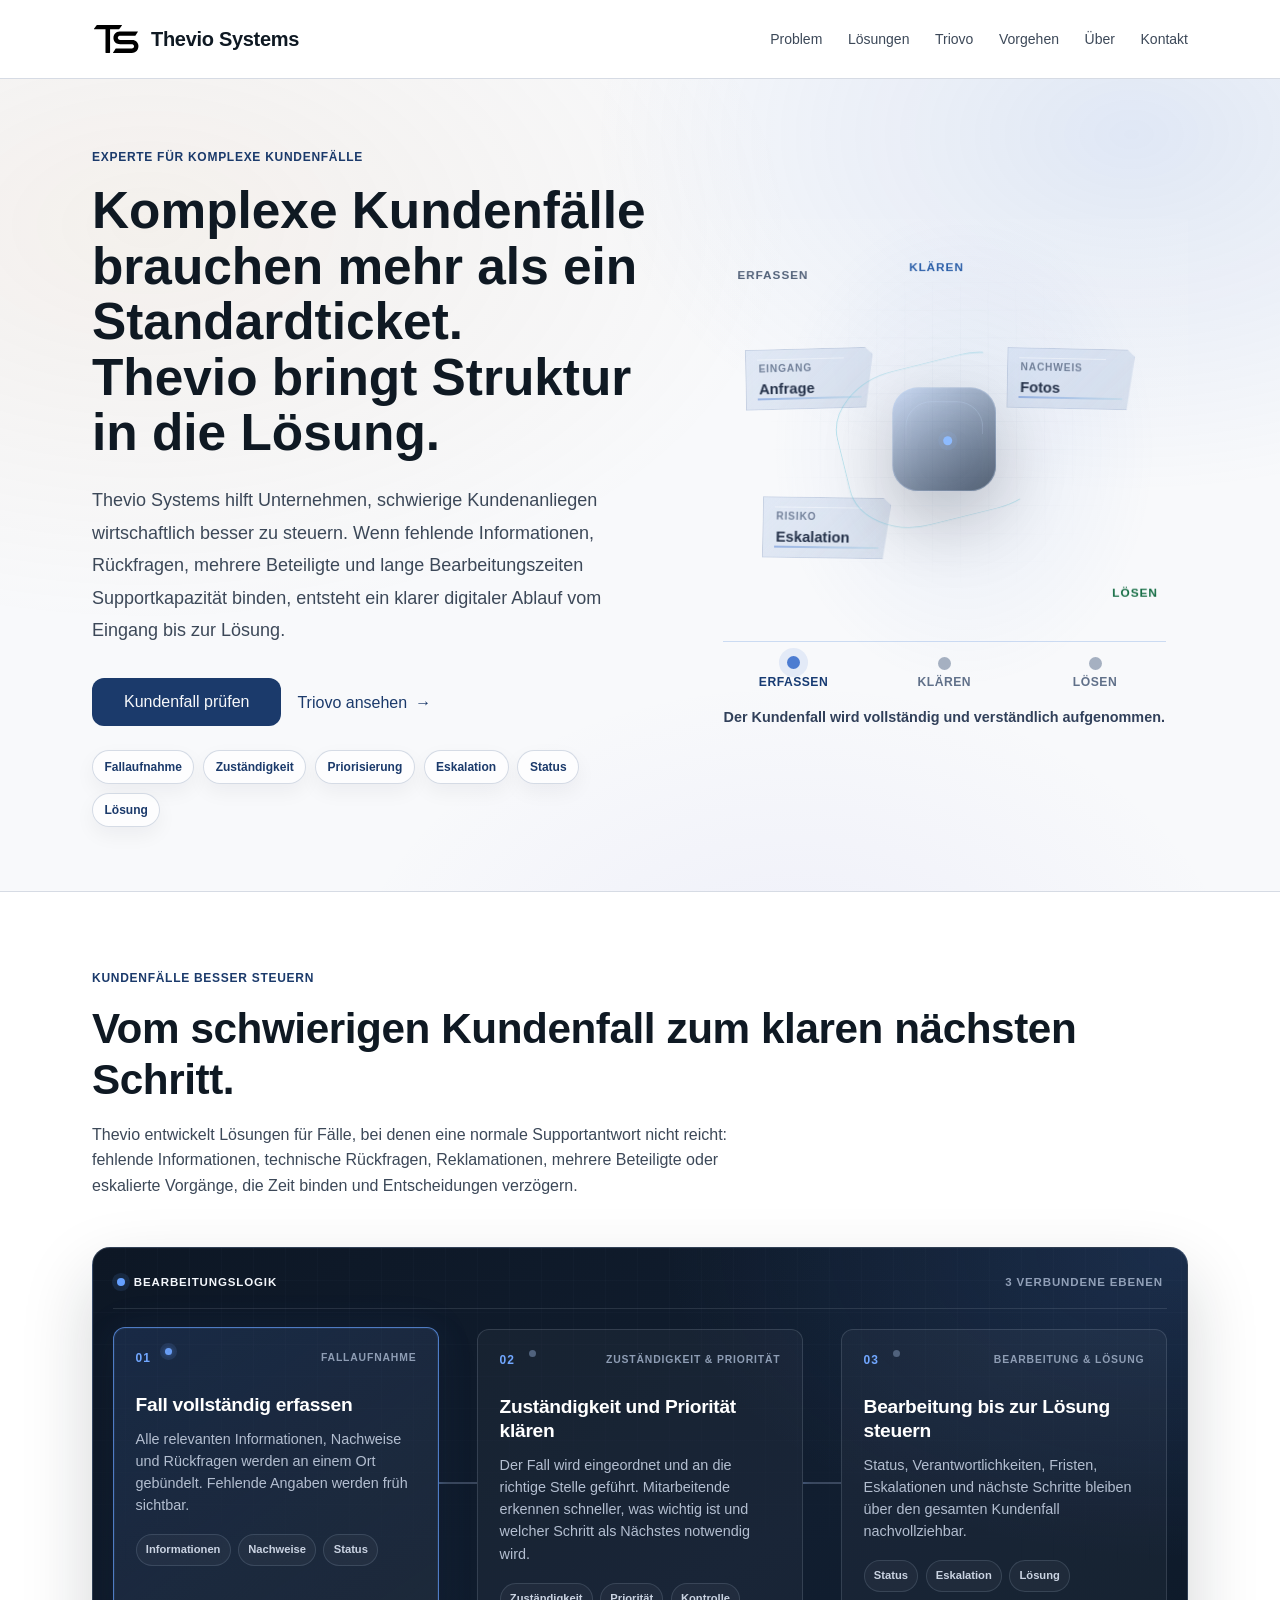
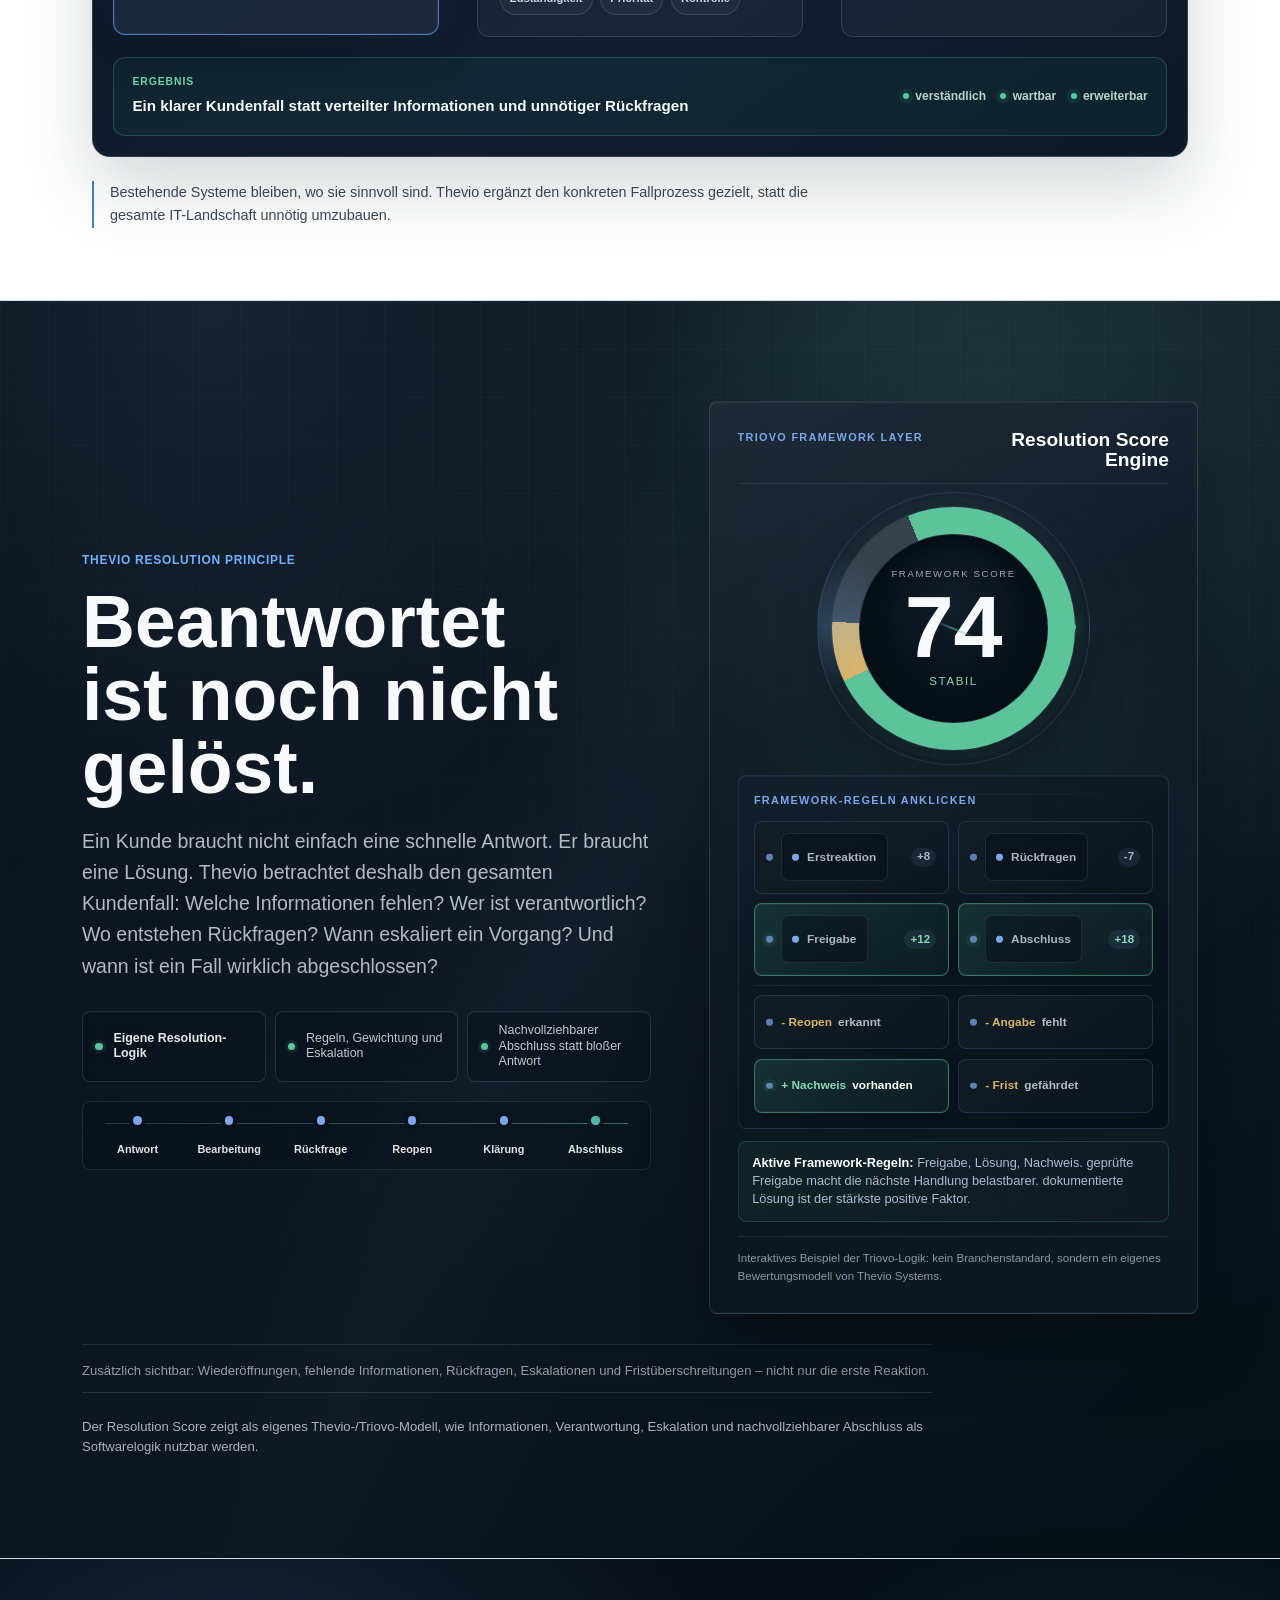
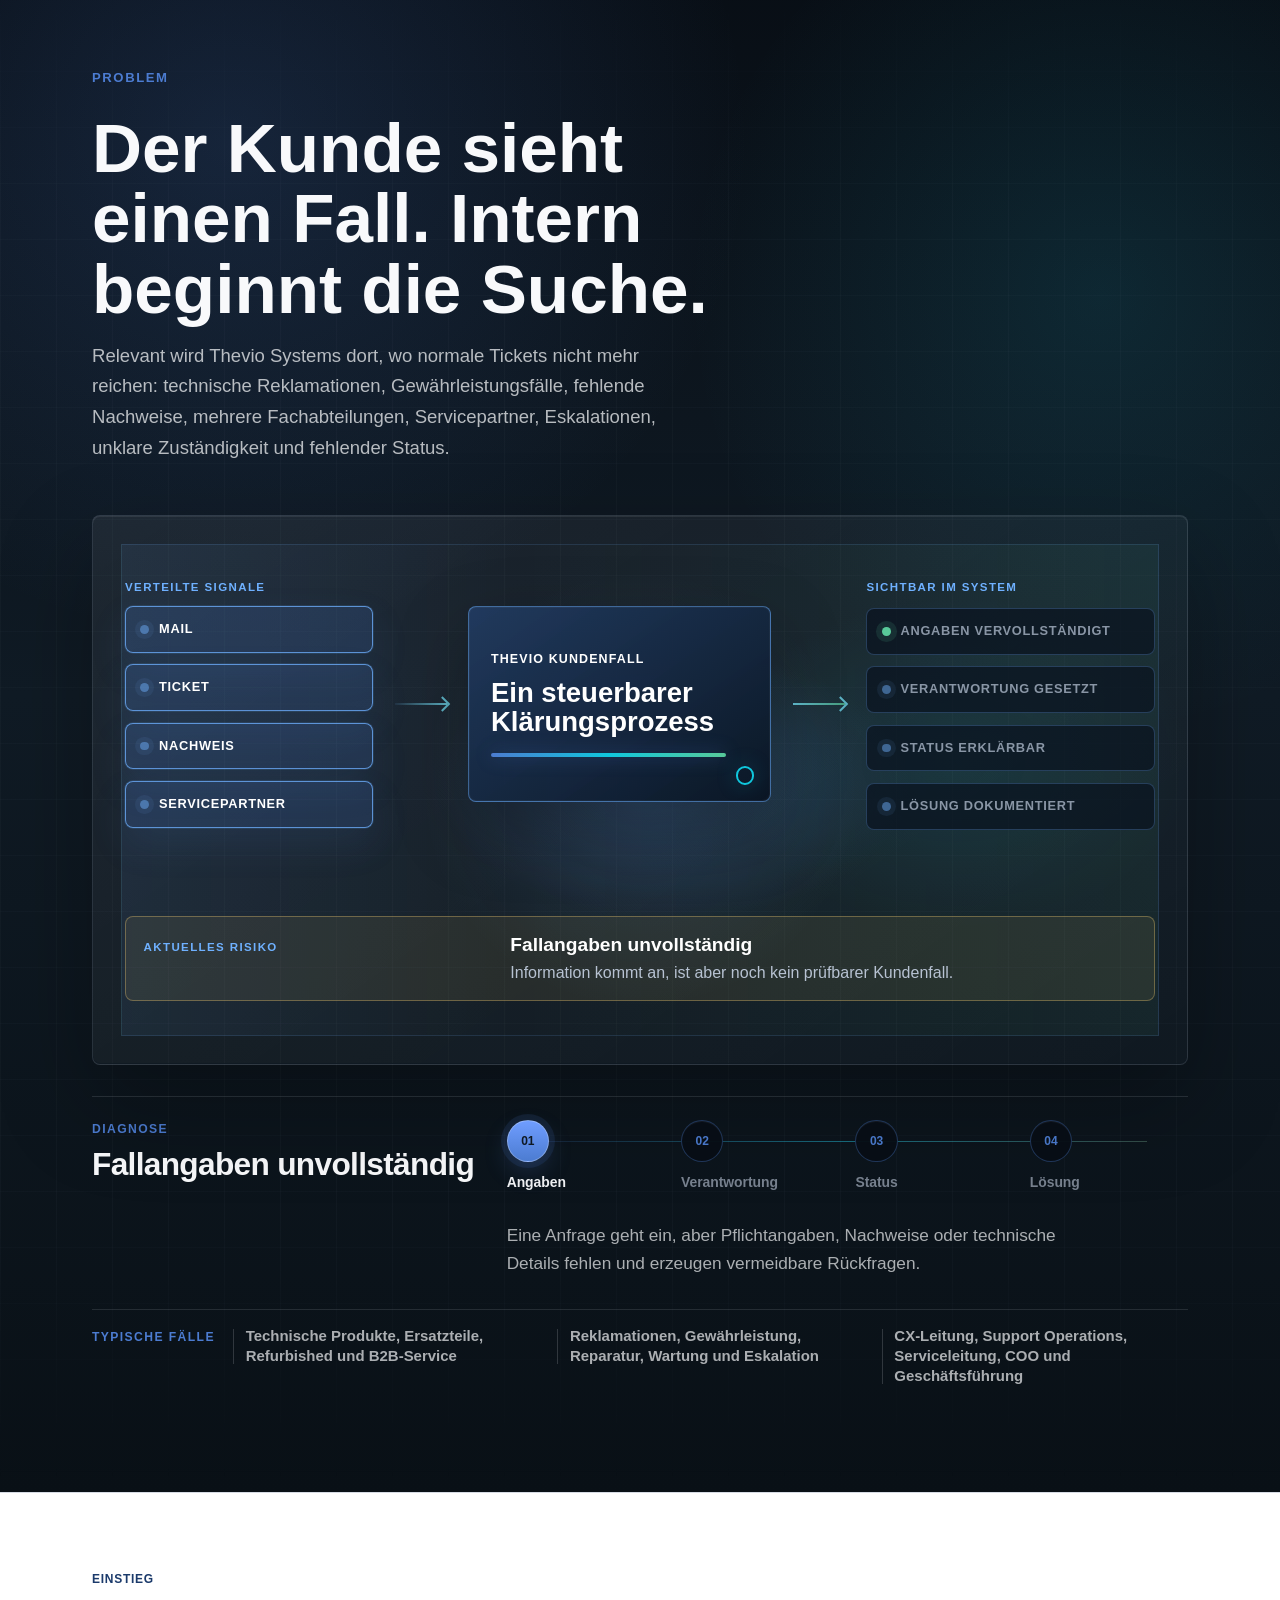
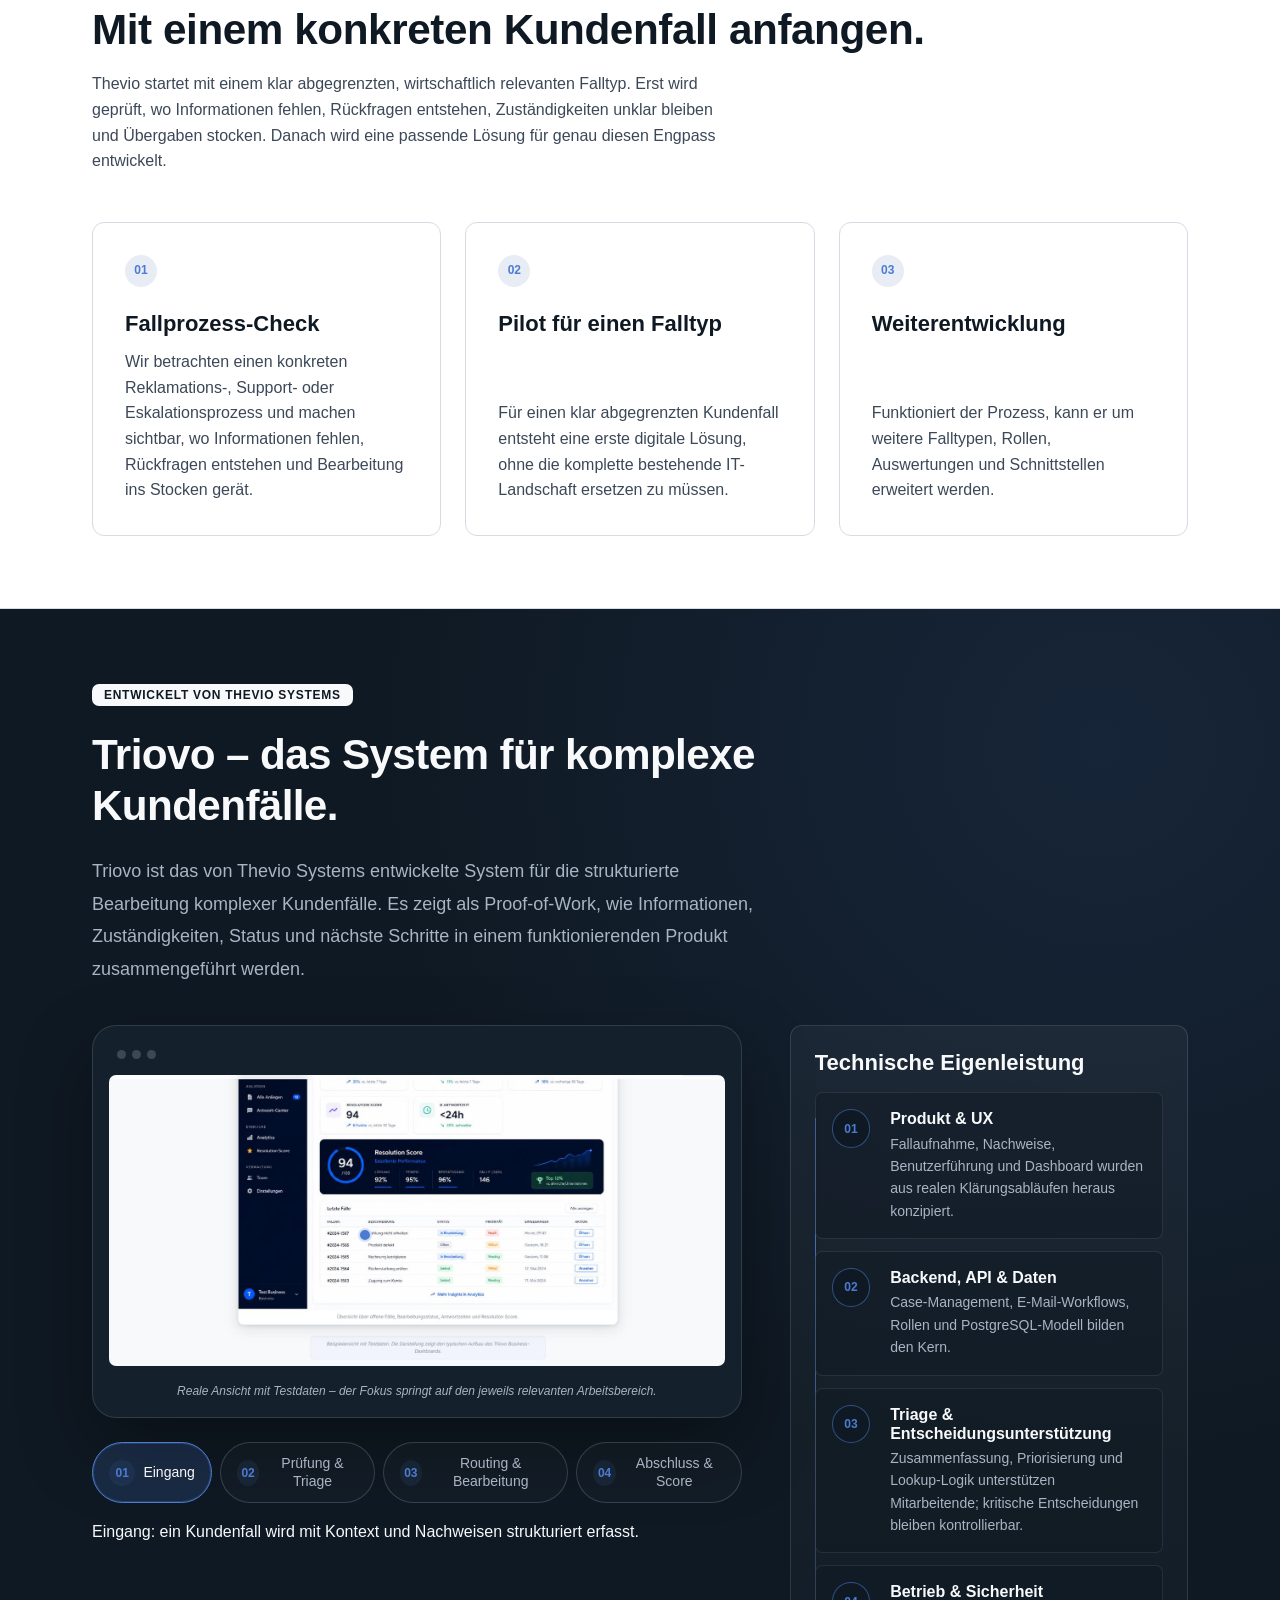
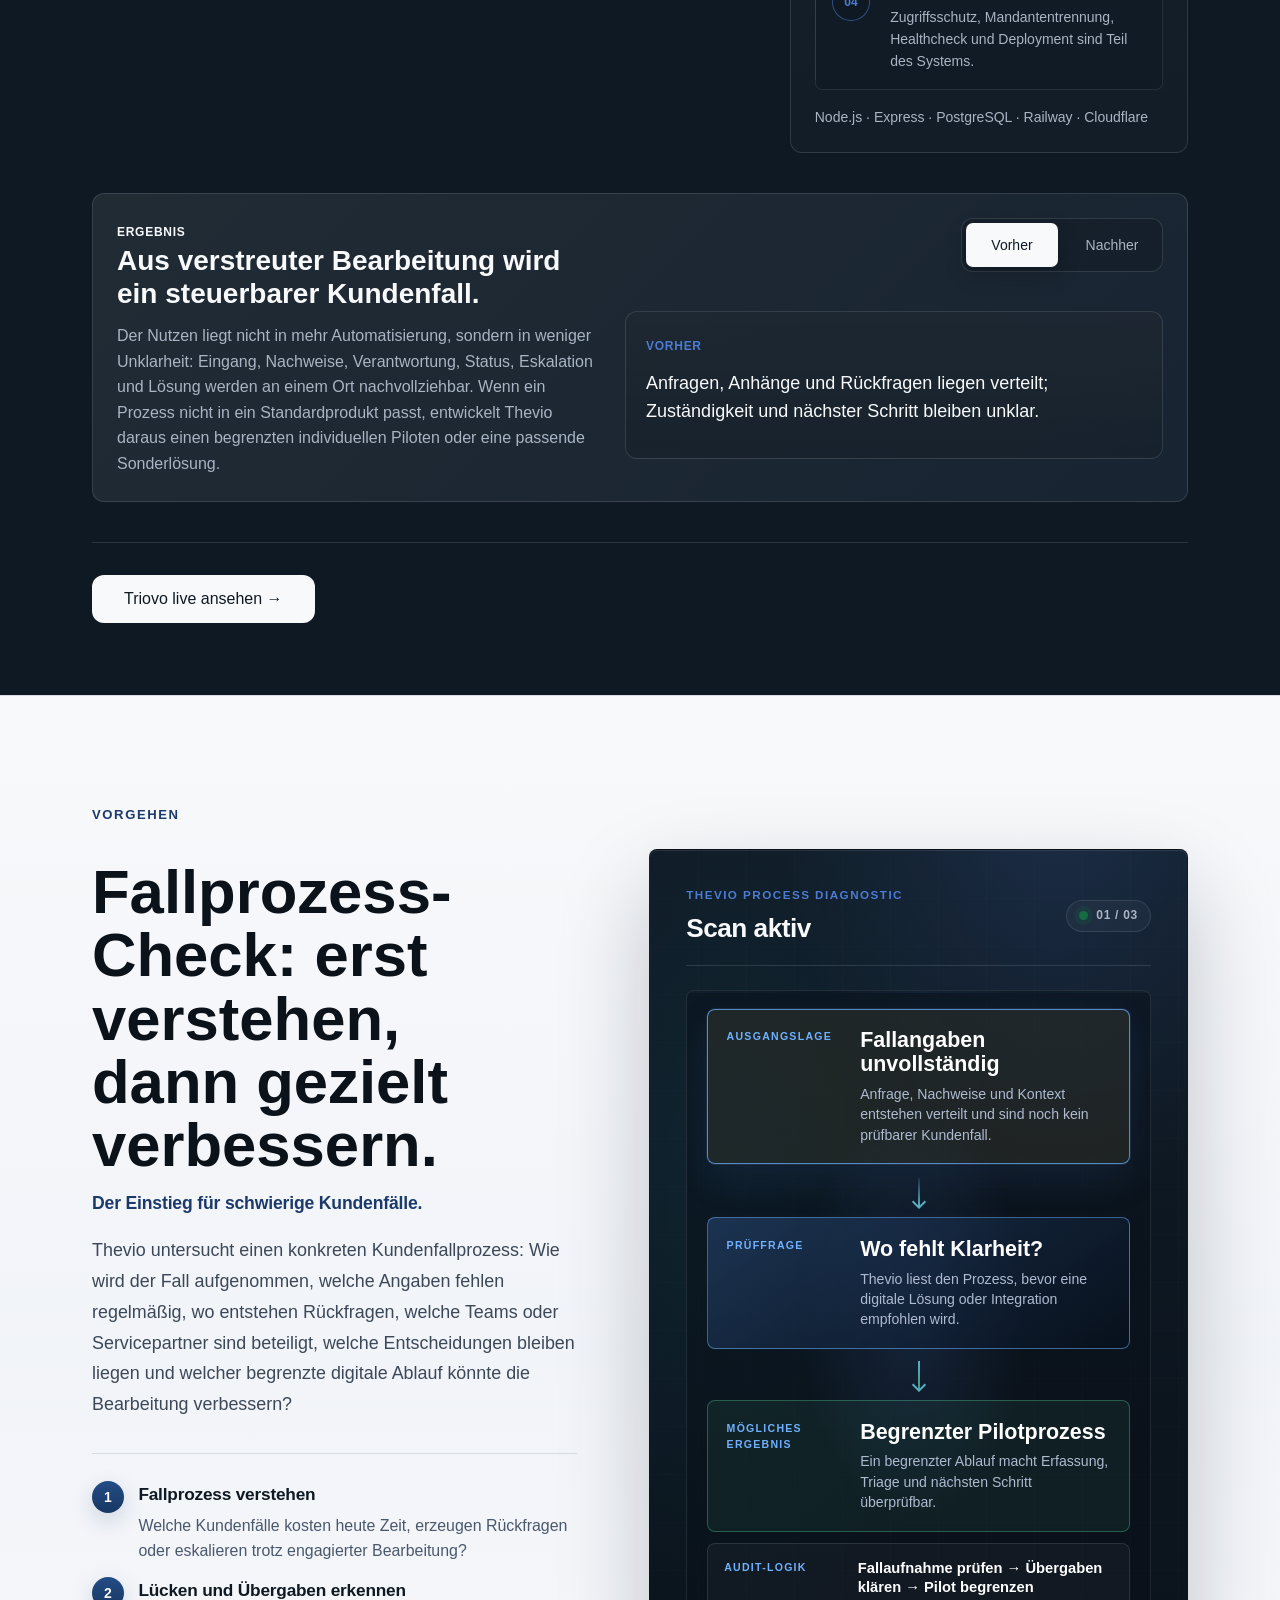
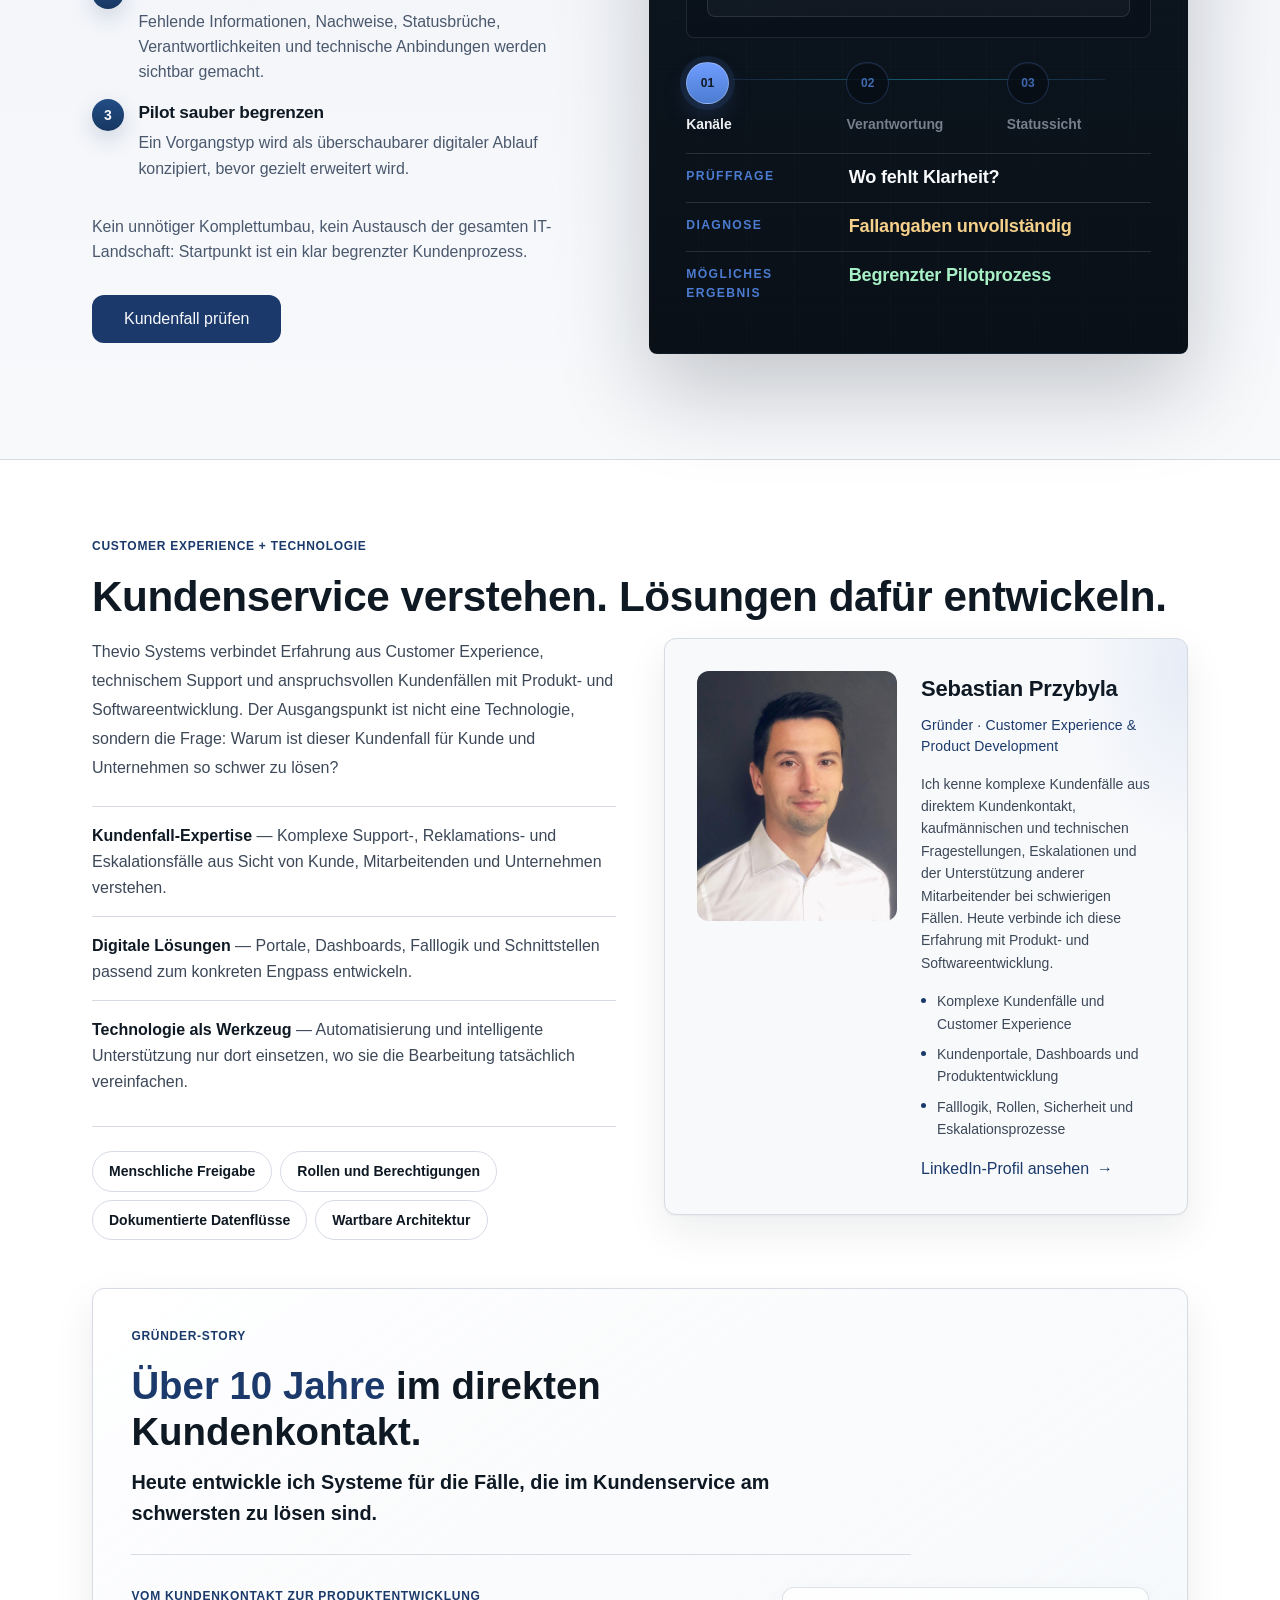
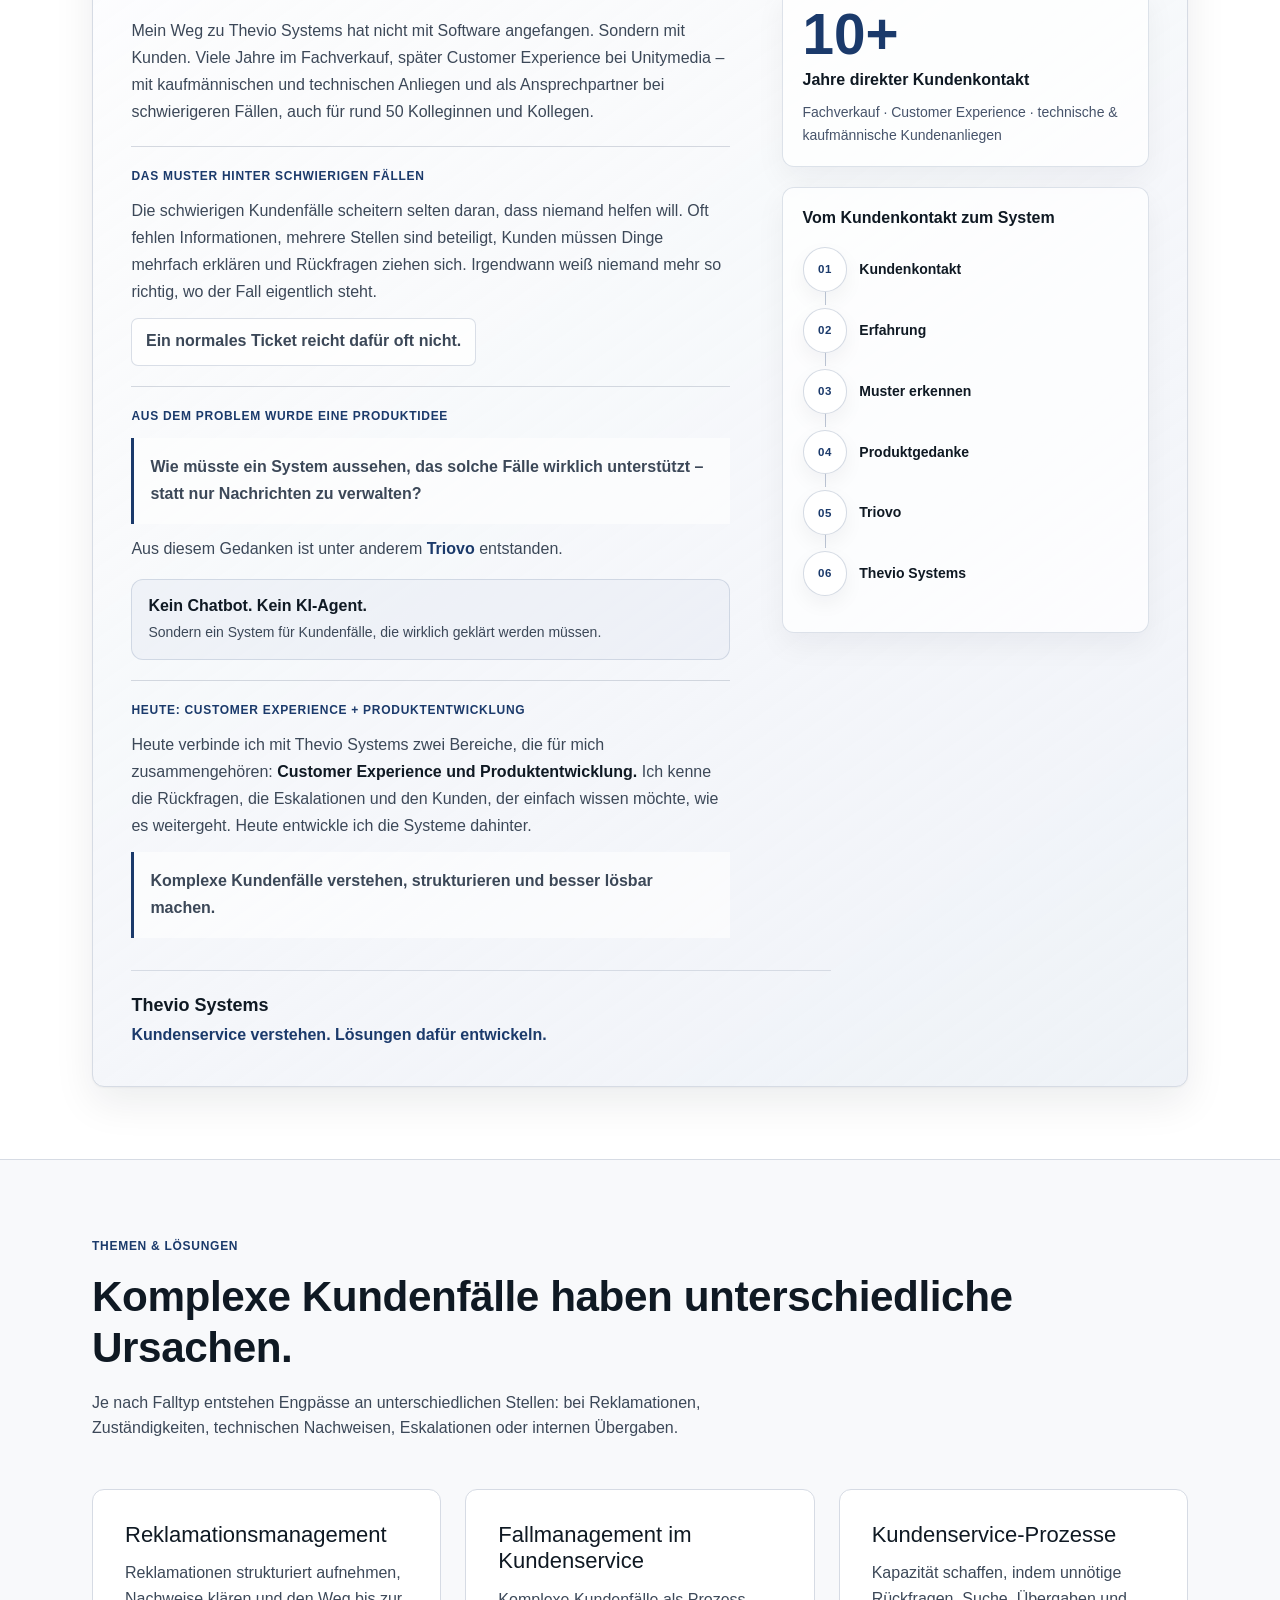
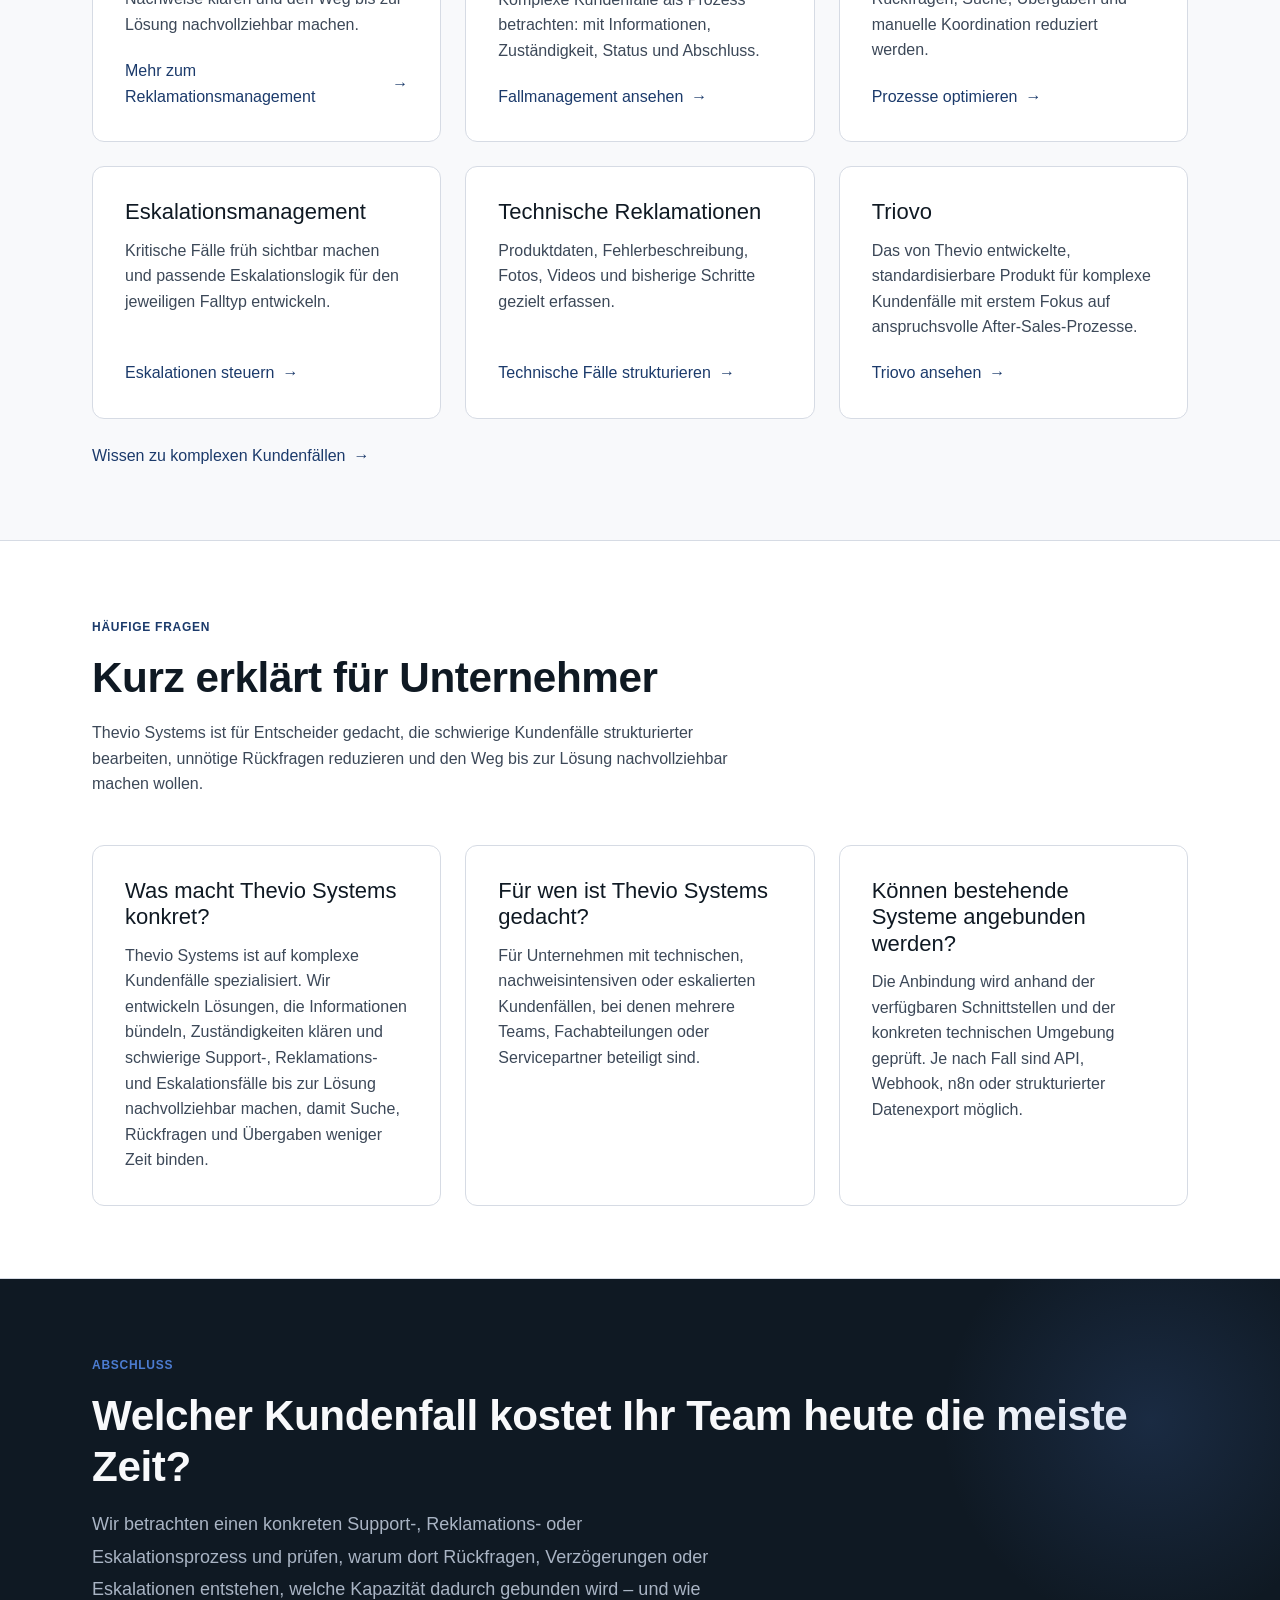
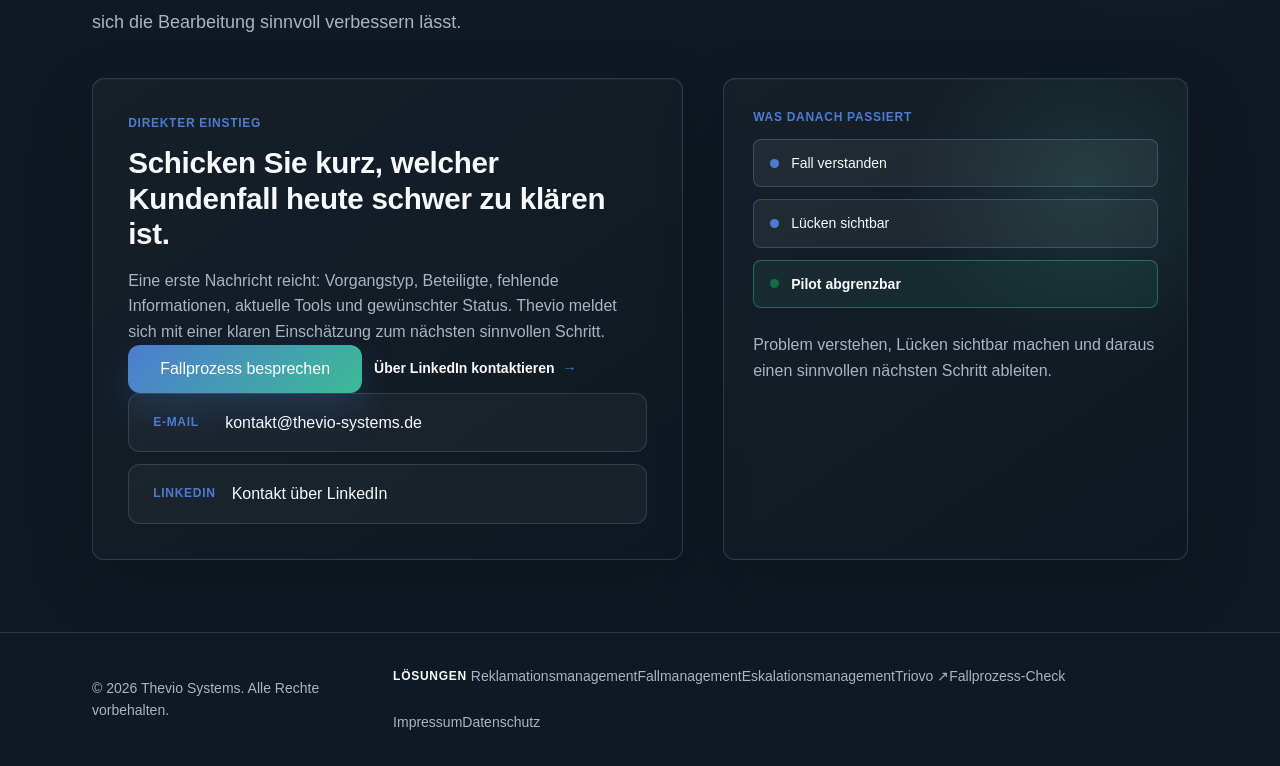
==== commit af727321: "Add Triovo cross-links and product context" ====
--- a/index.html
+++ b/index.html
@@ -428,7 +428,7 @@
 <div class="container">
 <span class="triovo-badge">Entwickelt von Thevio Systems</span>
 <h2 id="triovo-heading" class="triovo-dark-title">Triovo – das System für komplexe Kundenfälle.</h2>
-<p class="triovo-dark-intro">Triovo ist das von Thevio entwickelte, standardisierbare Produkt für wiederkehrende komplexe Kundenfälle. Der erste klare Fokus liegt auf anspruchsvollen After-Sales-Prozessen im E-Commerce: Informationen bündeln, fehlende Angaben erkennen und Zuständigkeit, Status, Eskalationen und nächste Schritte nachvollziehbar machen.</p>
+<p class="triovo-dark-intro">Triovo ist das von Thevio Systems entwickelte System für die strukturierte Bearbeitung komplexer Kundenfälle. Es zeigt als Proof-of-Work, wie Informationen, Zuständigkeiten, Status und nächste Schritte in einem funktionierenden Produkt zusammengeführt werden.</p>
 <div class="triovo-proof-layout">
 <div class="triovo-demo reveal" data-component="triovo-demo">
 <div class="triovo-demo-frame">
@@ -793,7 +793,7 @@
 <a href="reklamationsmanagement.html">Reklamationsmanagement</a>
 <a href="fallmanagement-kundenservice.html">Fallmanagement</a>
 <a href="eskalationsmanagement-kundenservice.html">Eskalationsmanagement</a>
-<a href="triovo.html">Triovo</a>
+<a href="https://triovo.org" target="_blank" rel="noopener noreferrer">Triovo ↗</a>
 <a href="audit.html">Fallprozess-Check</a>
 </nav>
 <nav class="footer-links footer-link-group" aria-label="Rechtliche Links">
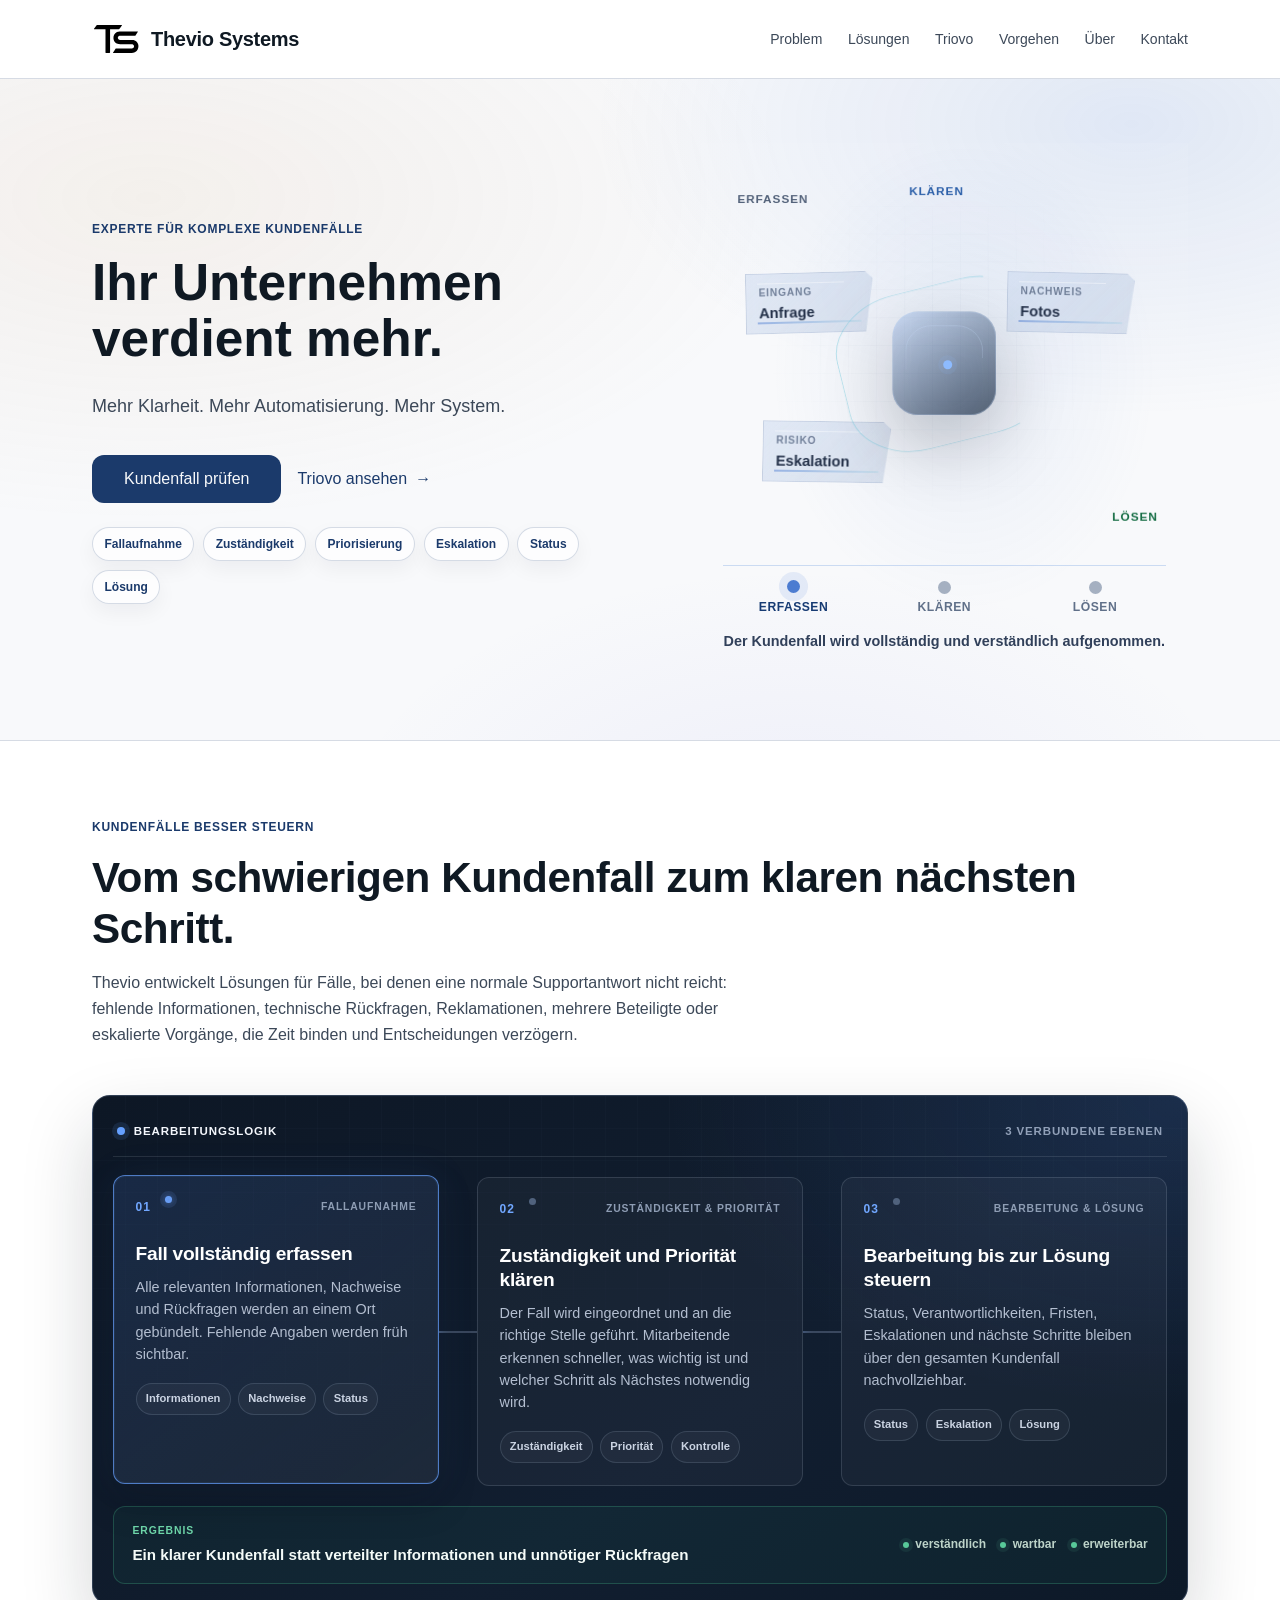
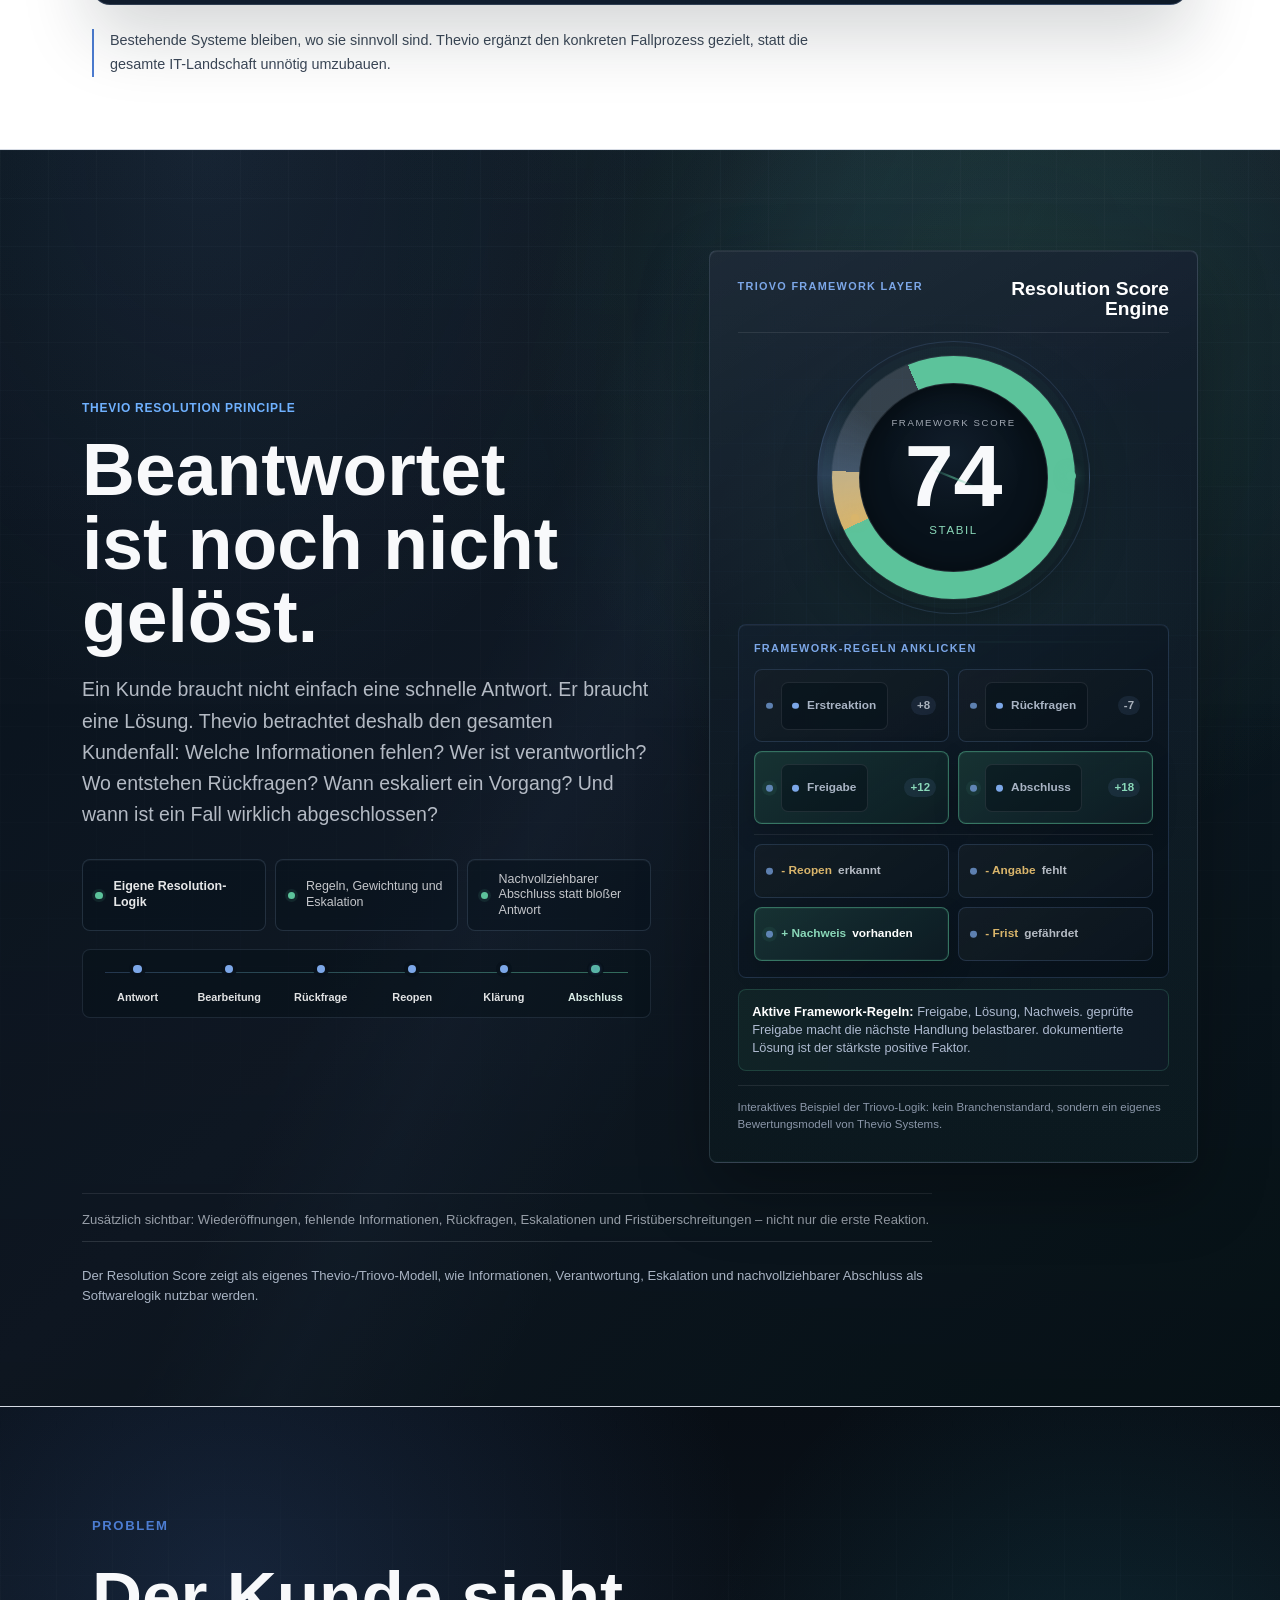
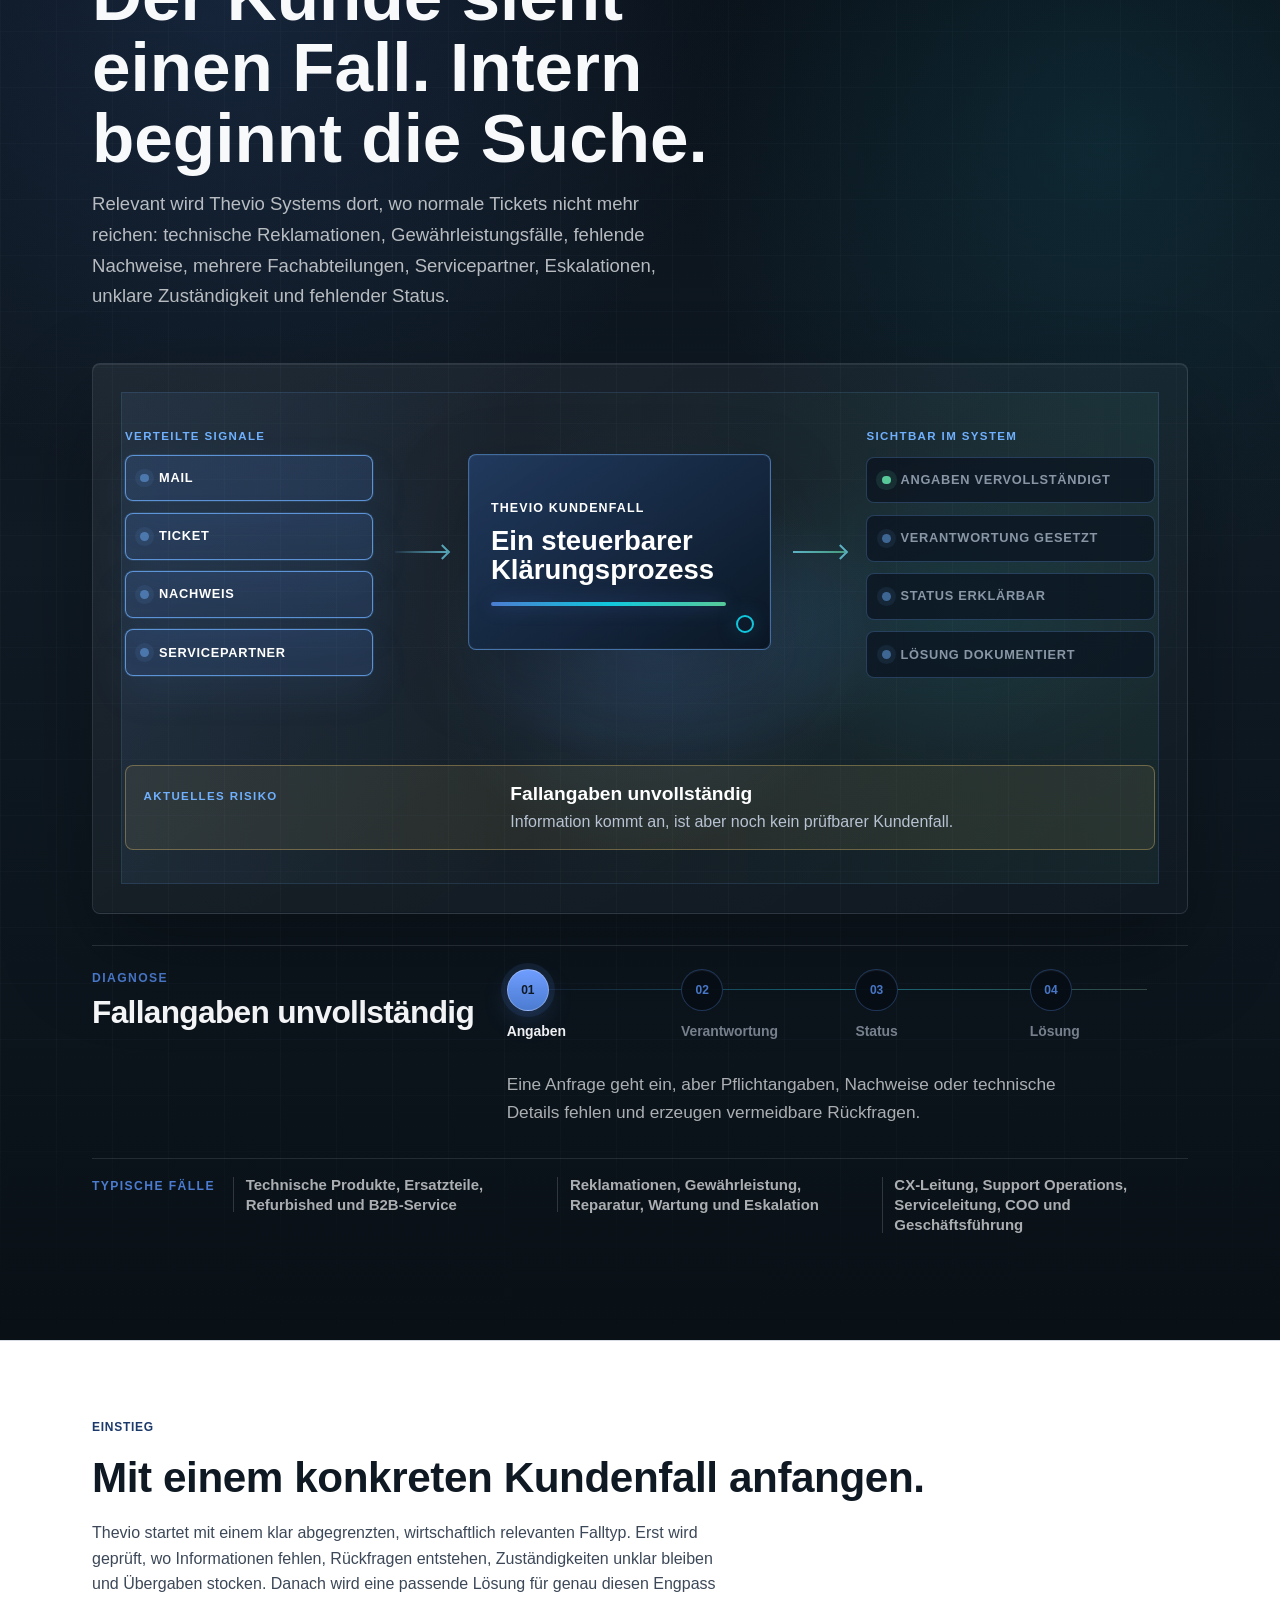
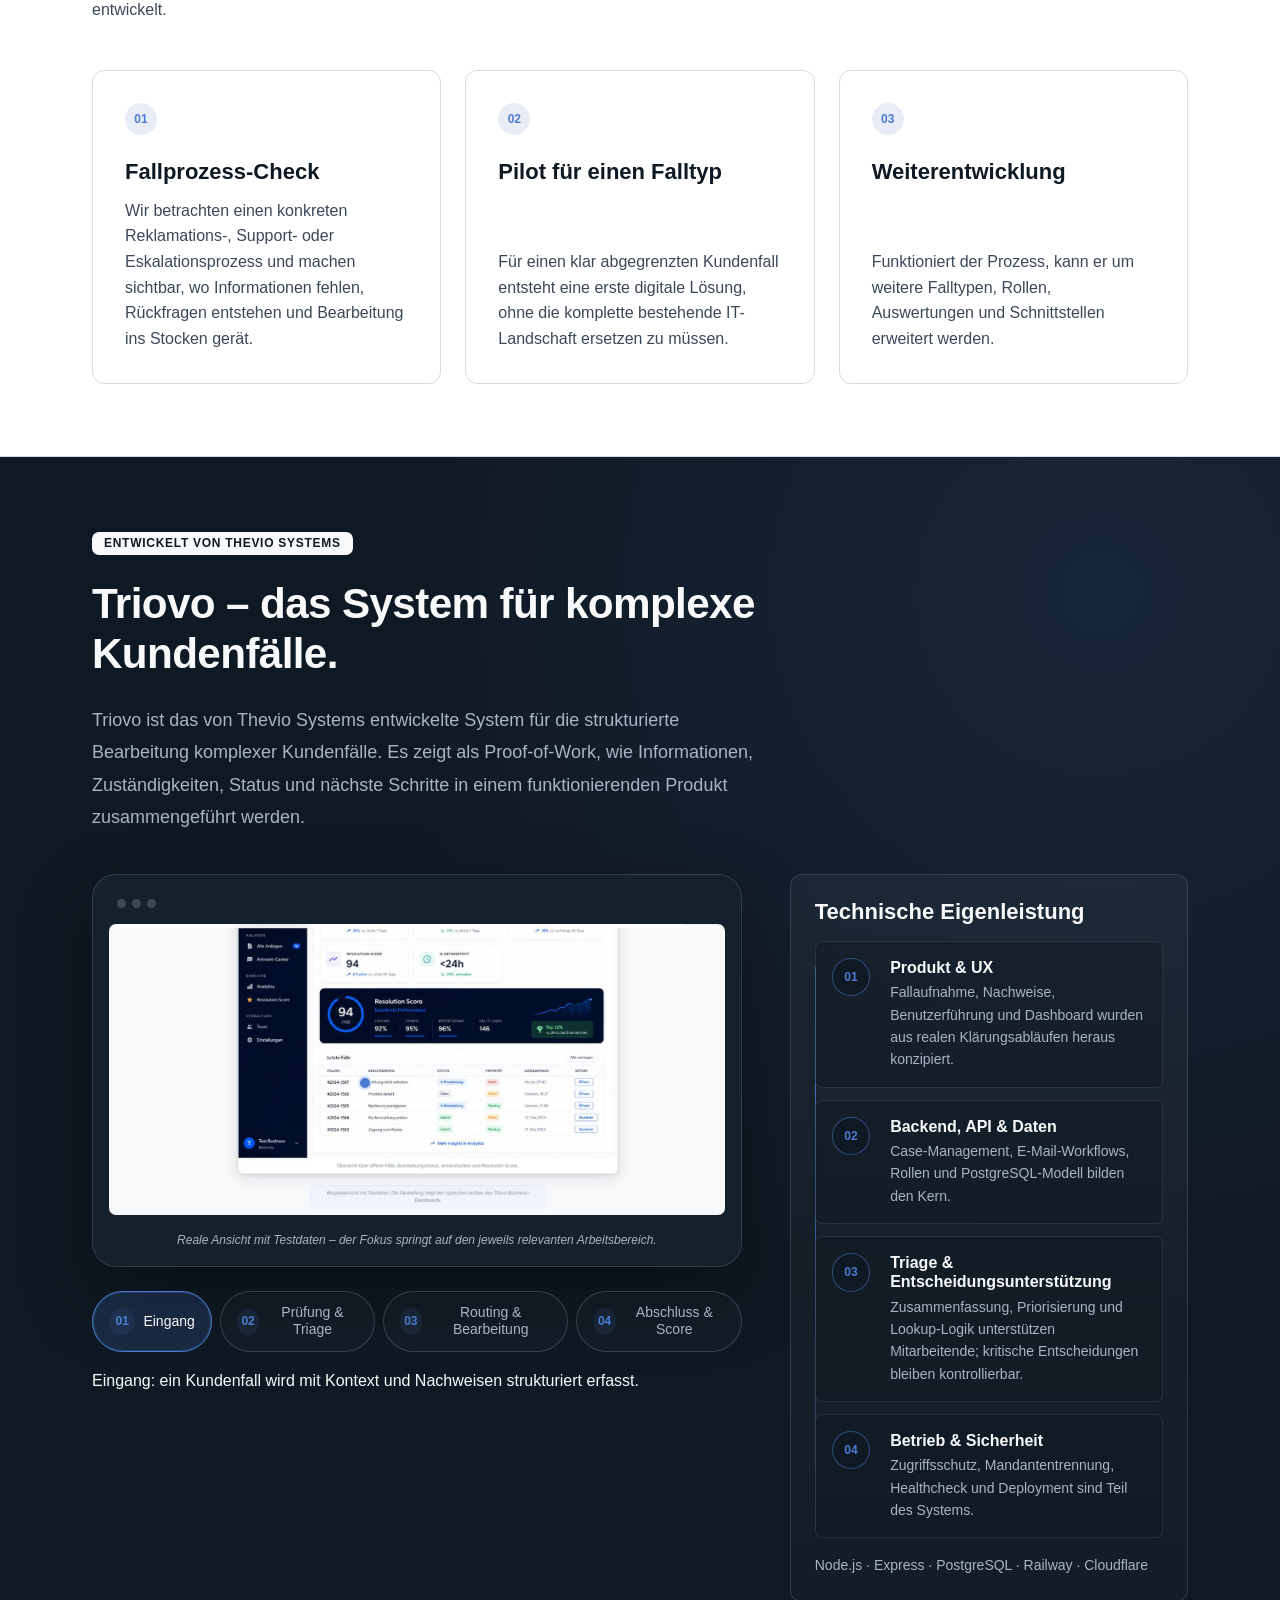
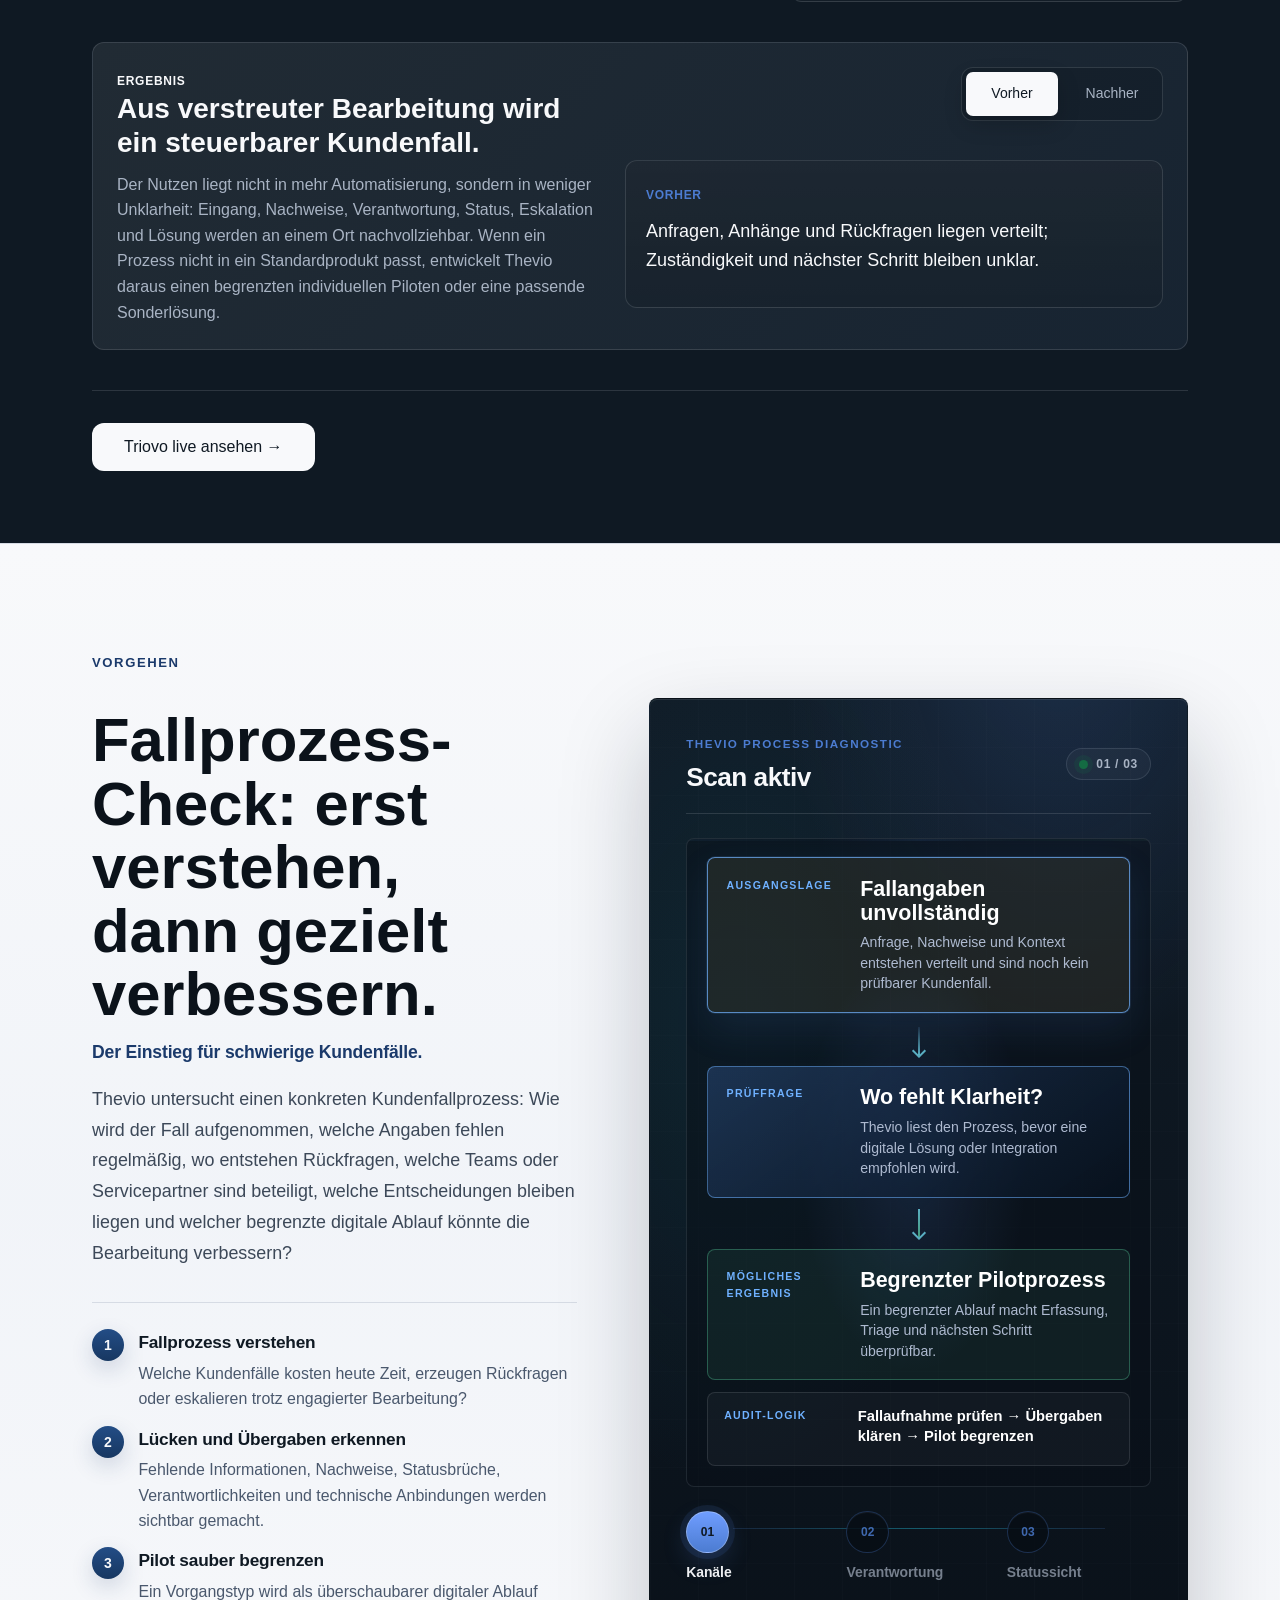
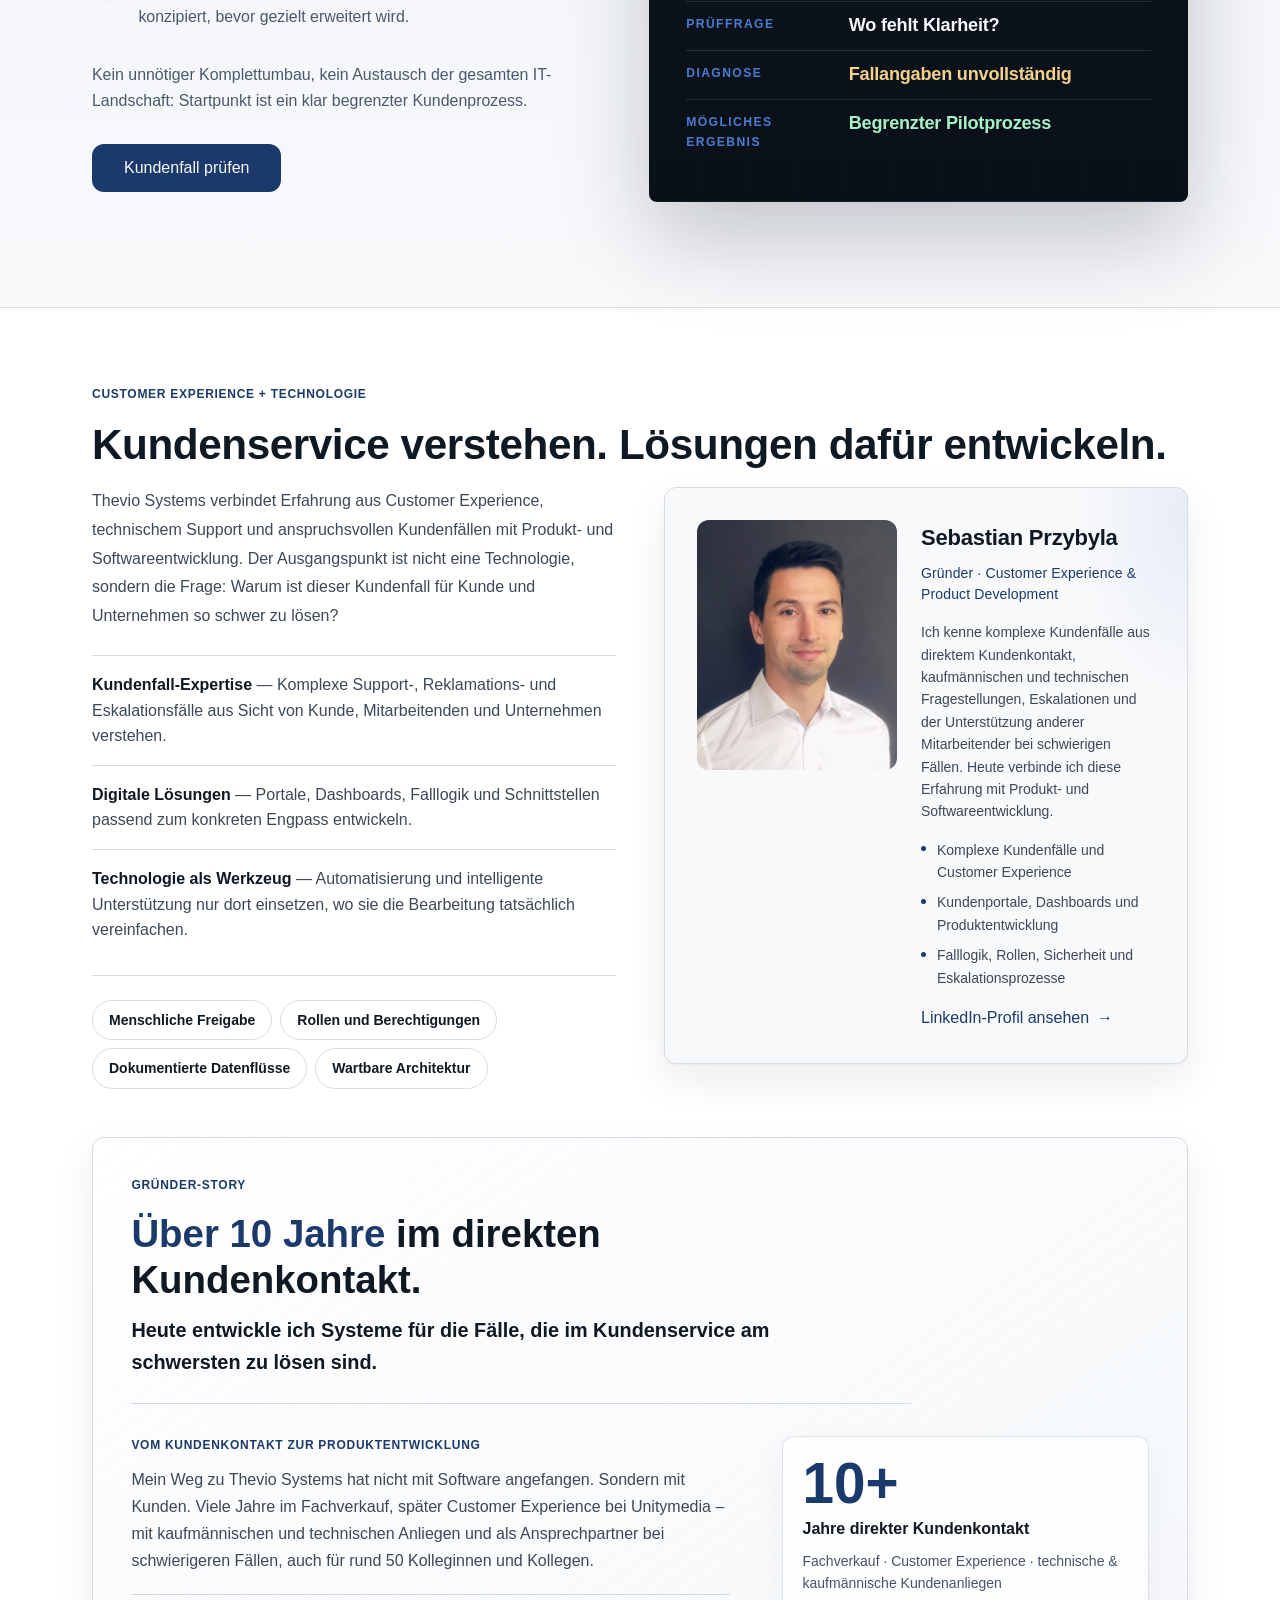
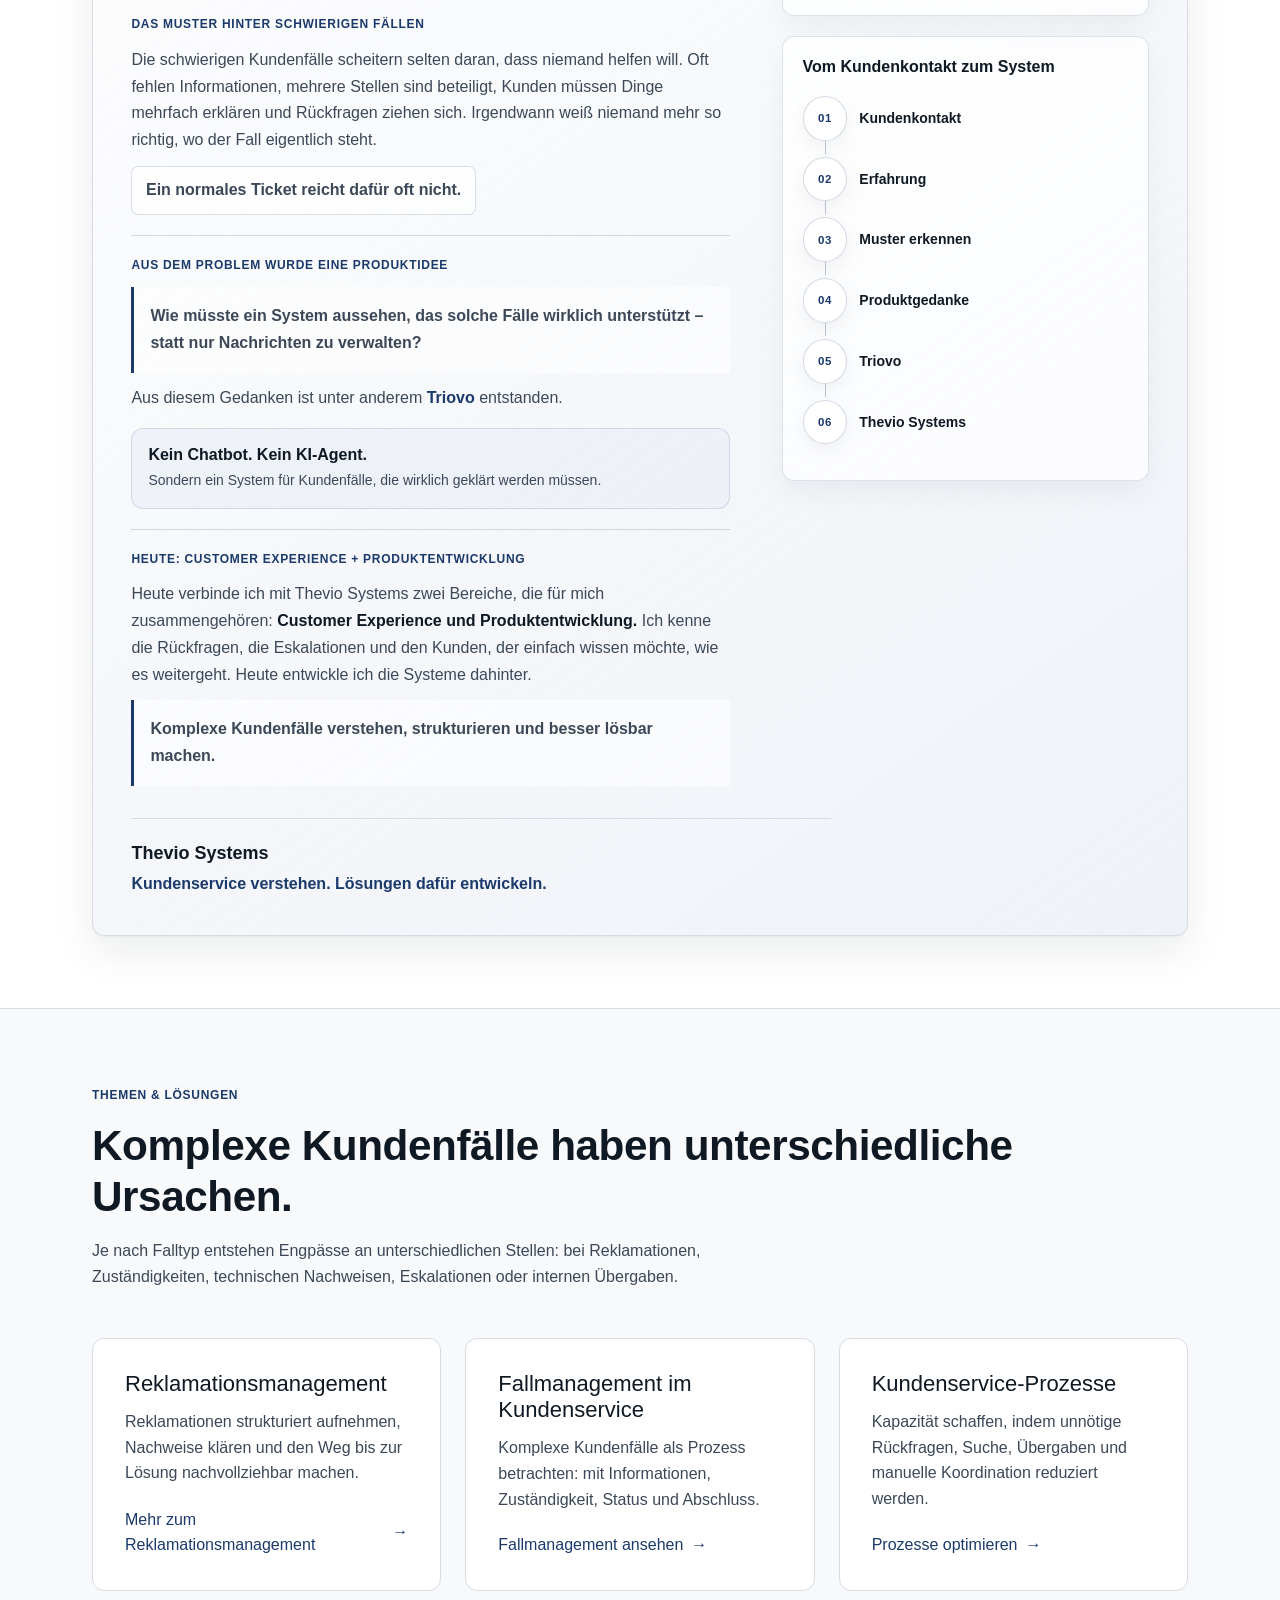
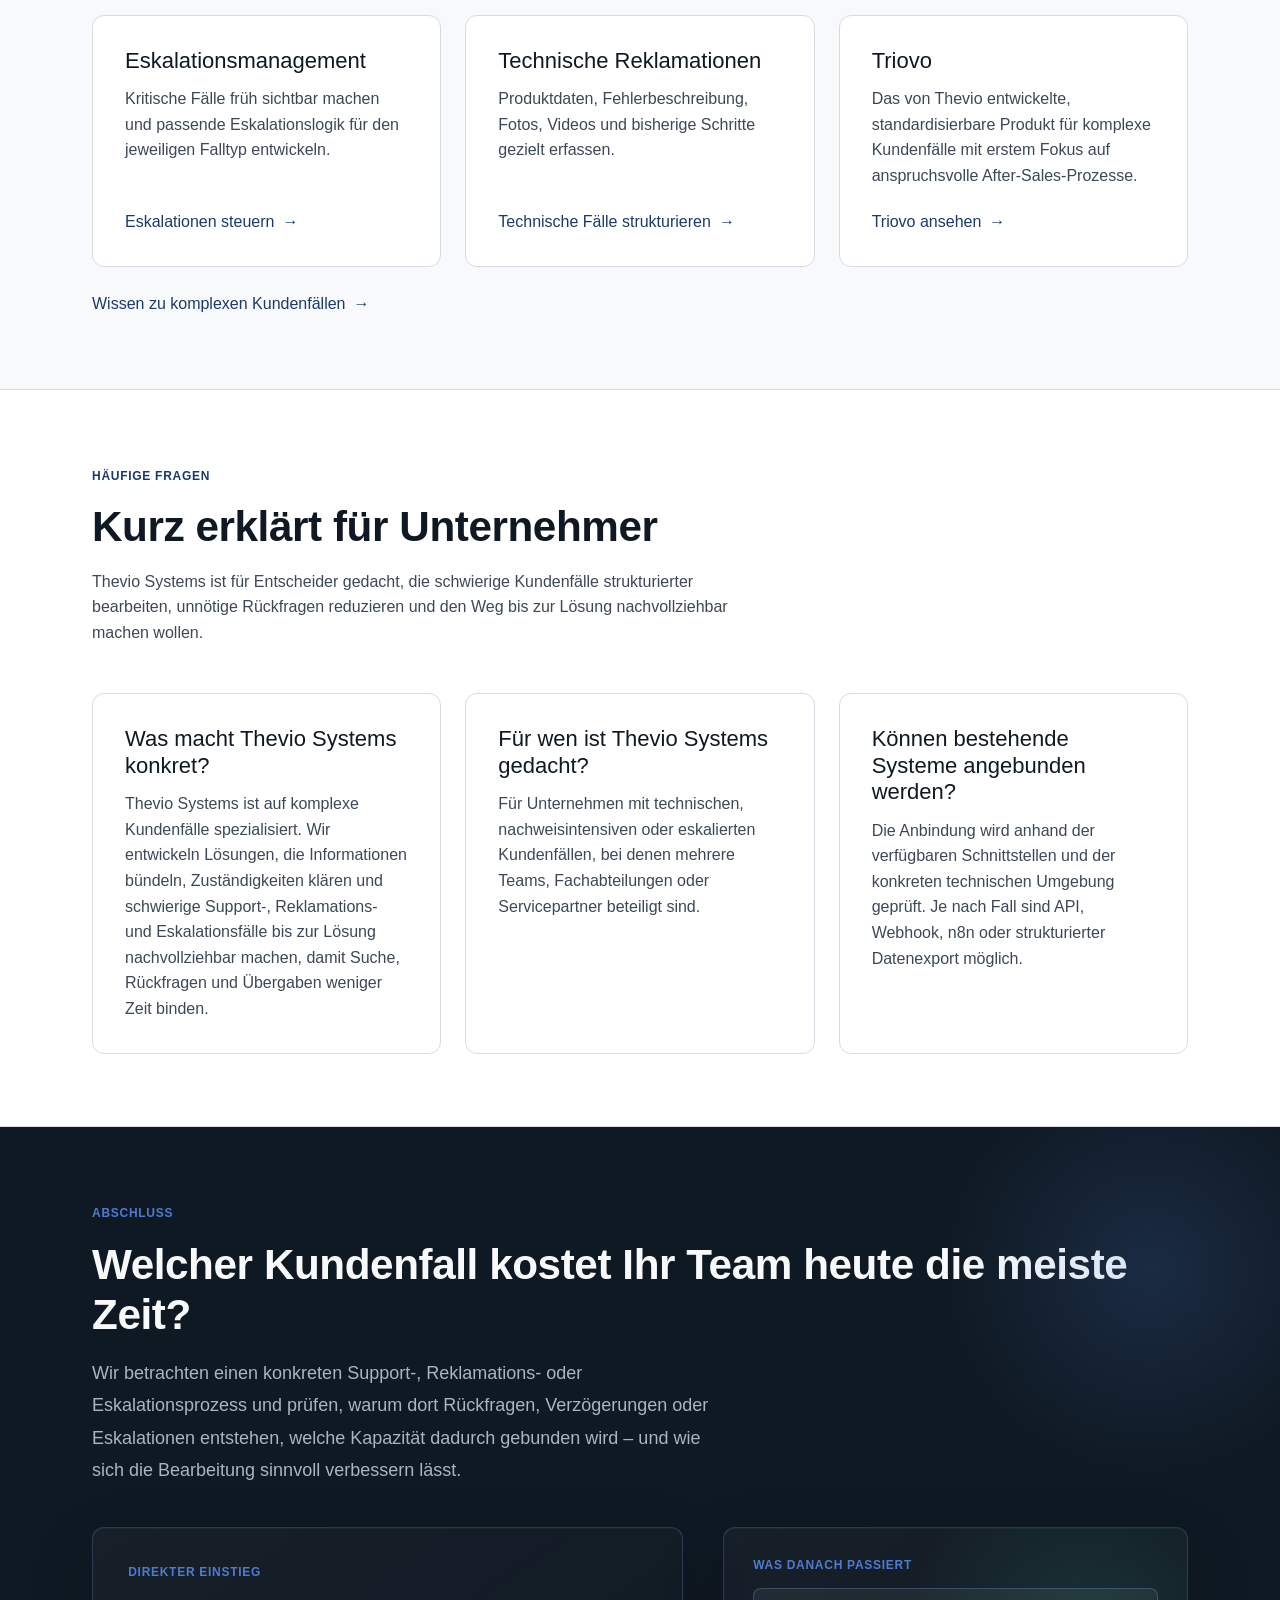
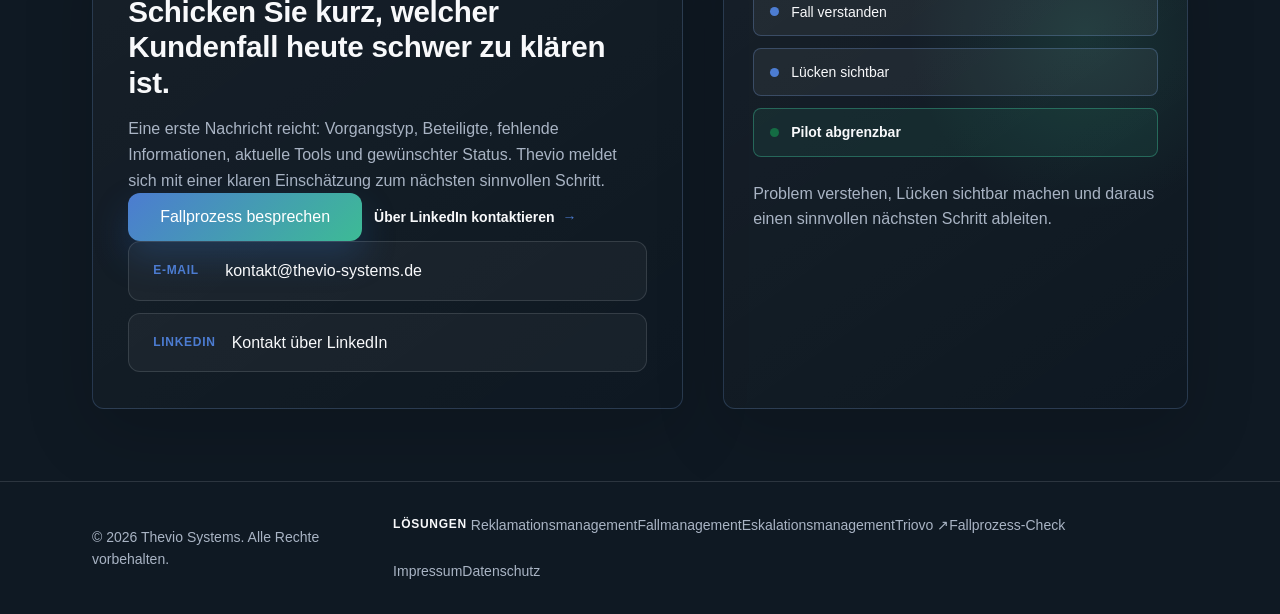
==== commit 16a0fd3e: "Update hero claim" ====
--- a/index.html
+++ b/index.html
@@ -32,13 +32,6 @@
         "name": "Sebastian Przybyla",
         "description": "Gründer von Thevio Systems mit über 10 Jahren Erfahrung im direkten Kundenkontakt und Schwerpunkt auf komplexen Kundenfällen, Customer Experience und Produktentwicklung.",
         "sameAs": "https://www.linkedin.com/in/sebastian-przybyla-9426b0416"
-      },
-      "address": {
-        "@type": "PostalAddress",
-        "streetAddress": "Bahnhofstraße 5",
-        "postalCode": "37318",
-        "addressLocality": "Arenshausen",
-        "addressCountry": "DE"
       },
       "areaServed": ["Deutschland", "DACH"],
       "knowsAbout": [
@@ -152,8 +145,8 @@
 <div class="hero-layout">
 <div class="hero-text">
 <span class="section-label">Experte für komplexe Kundenfälle</span>
-<h1 id="hero-heading"><span class="hero-heading-line">Komplexe Kundenfälle brauchen mehr als ein Standardticket.</span> <span class="hero-heading-line hero-heading-line--accent">Thevio bringt Struktur in die Lösung.</span></h1>
-<p class="hero-sub">Thevio Systems hilft Unternehmen, schwierige Kundenanliegen wirtschaftlich besser zu steuern. Wenn fehlende Informationen, Rückfragen, mehrere Beteiligte und lange Bearbeitungszeiten Supportkapazität binden, entsteht ein klarer digitaler Ablauf vom Eingang bis zur Lösung.</p>
+<h1 id="hero-heading"><span class="hero-heading-line">Ihr Unternehmen verdient mehr.</span></h1>
+<p class="hero-sub">Mehr Klarheit. Mehr Automatisierung. Mehr System.</p>
 <div class="hero-actions">
 <a href="#audit" class="btn btn-primary">Kundenfall prüfen</a>
 <a href="#triovo" class="link-arrow">Triovo ansehen</a>
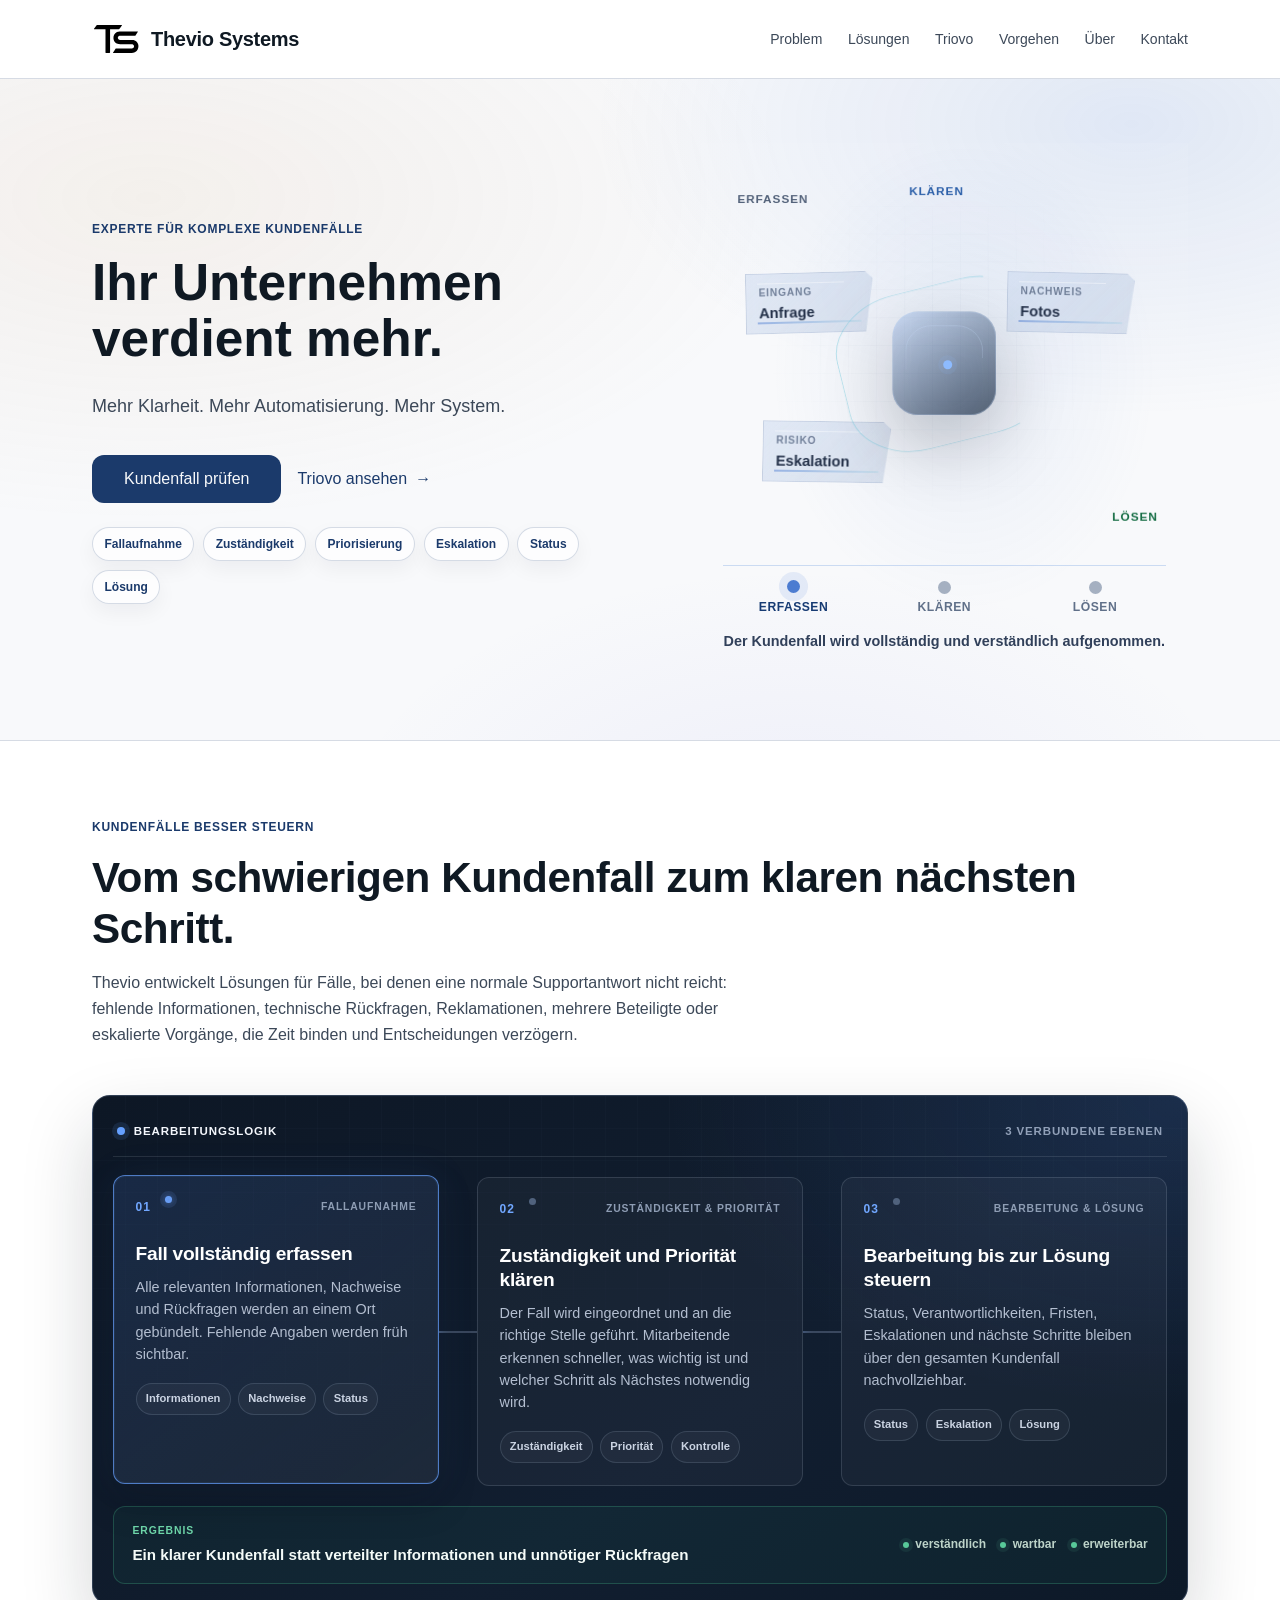
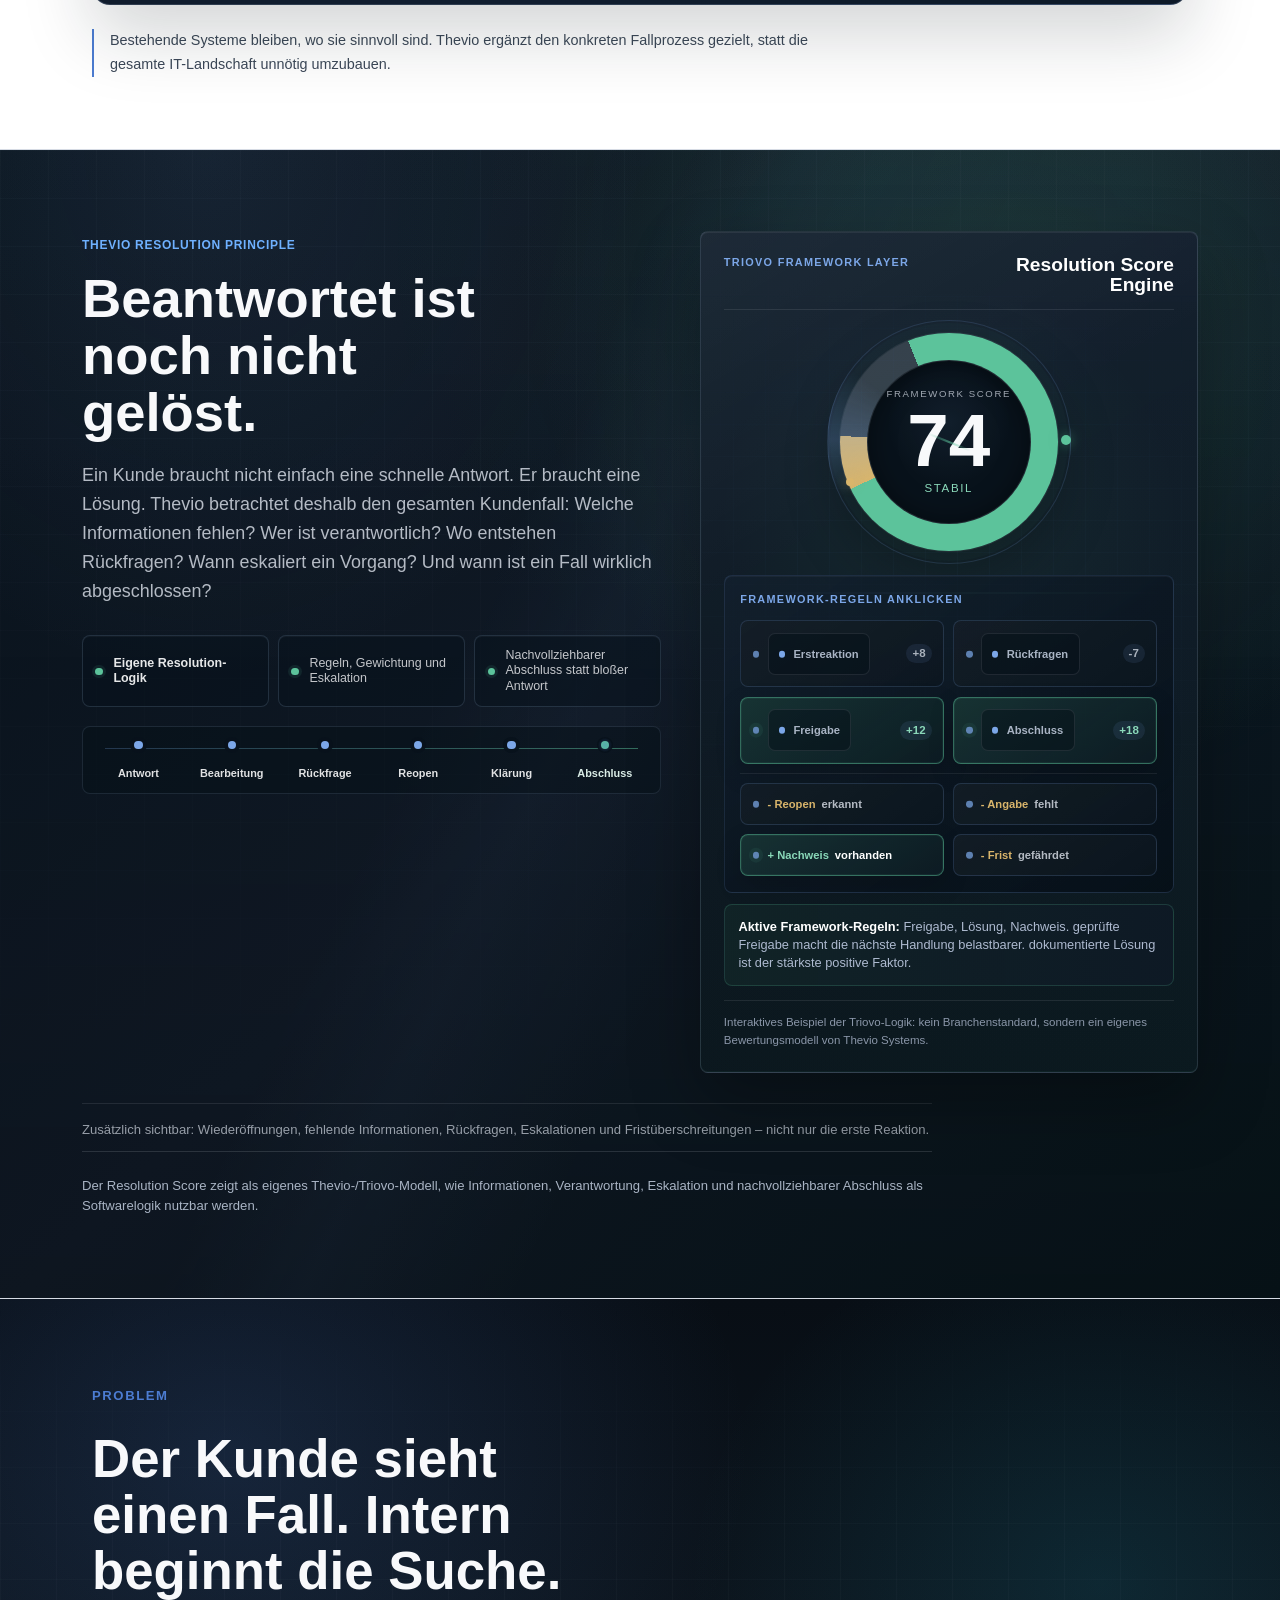
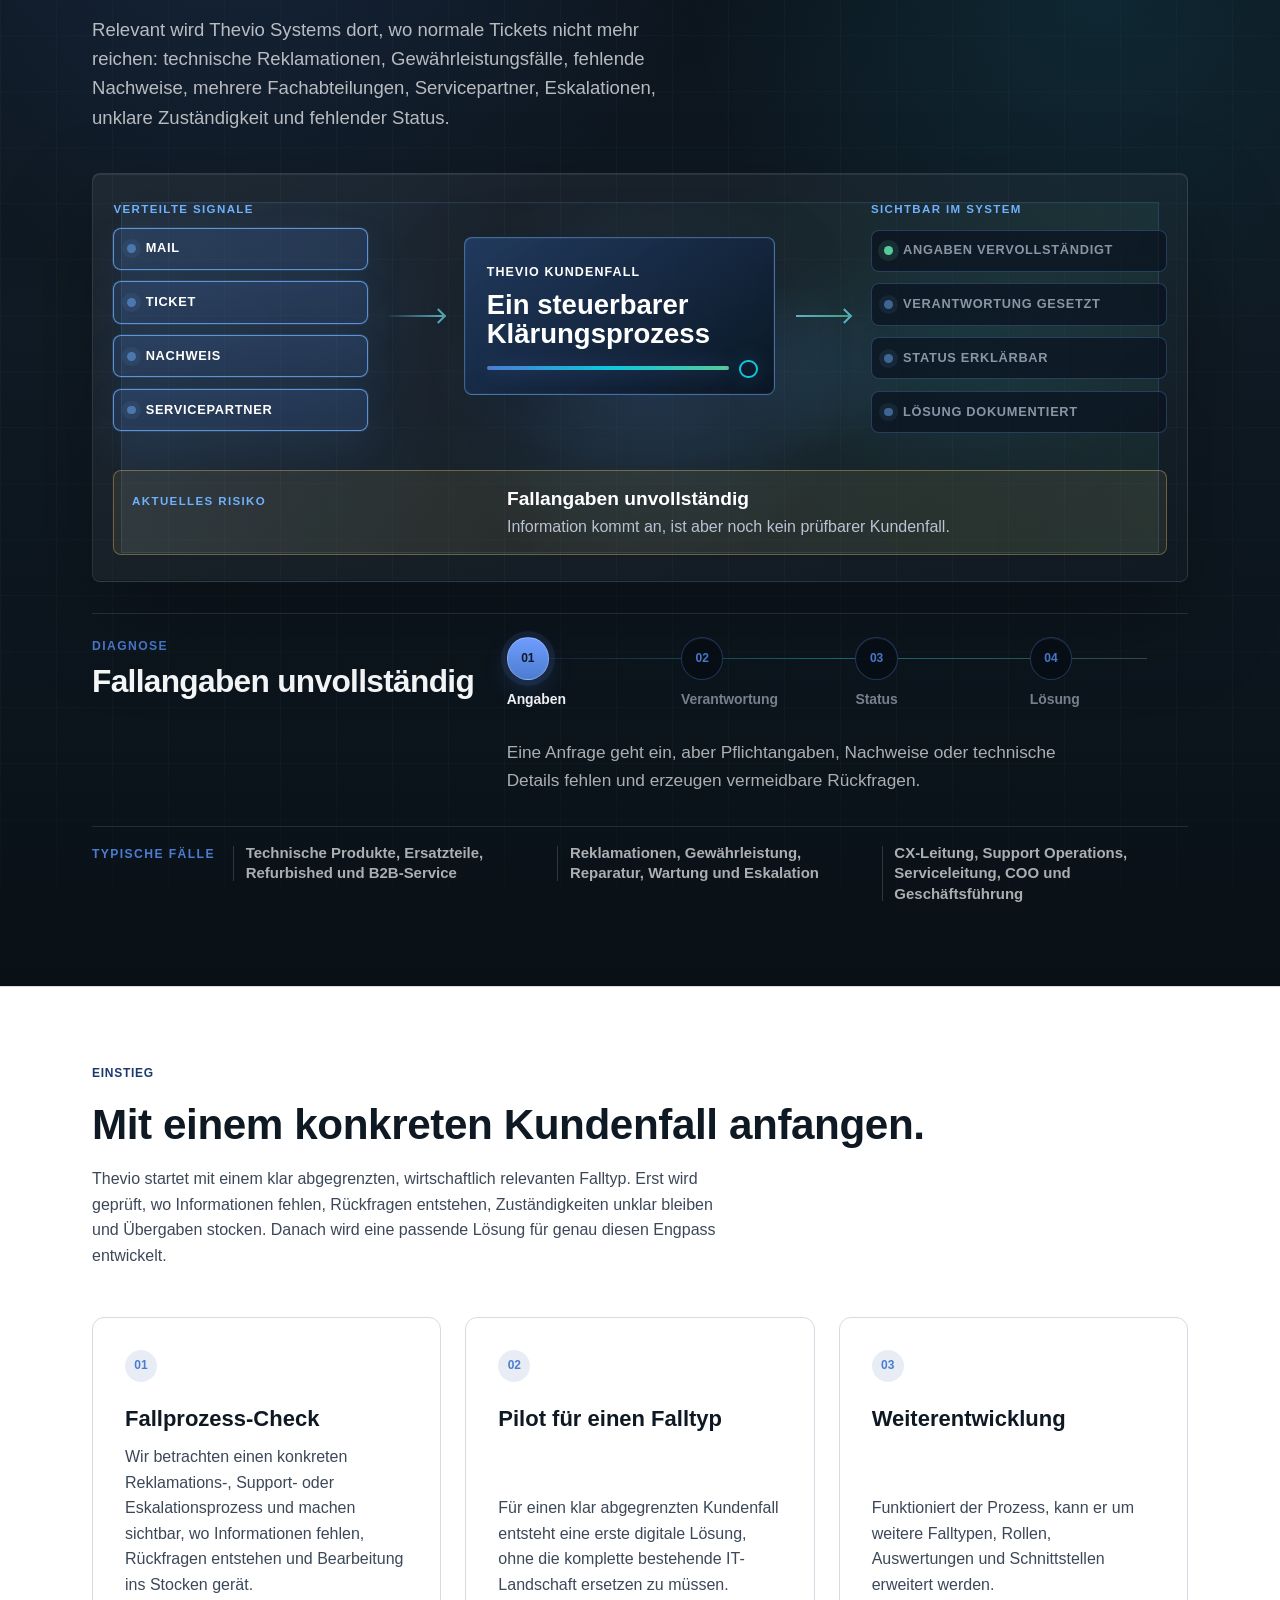
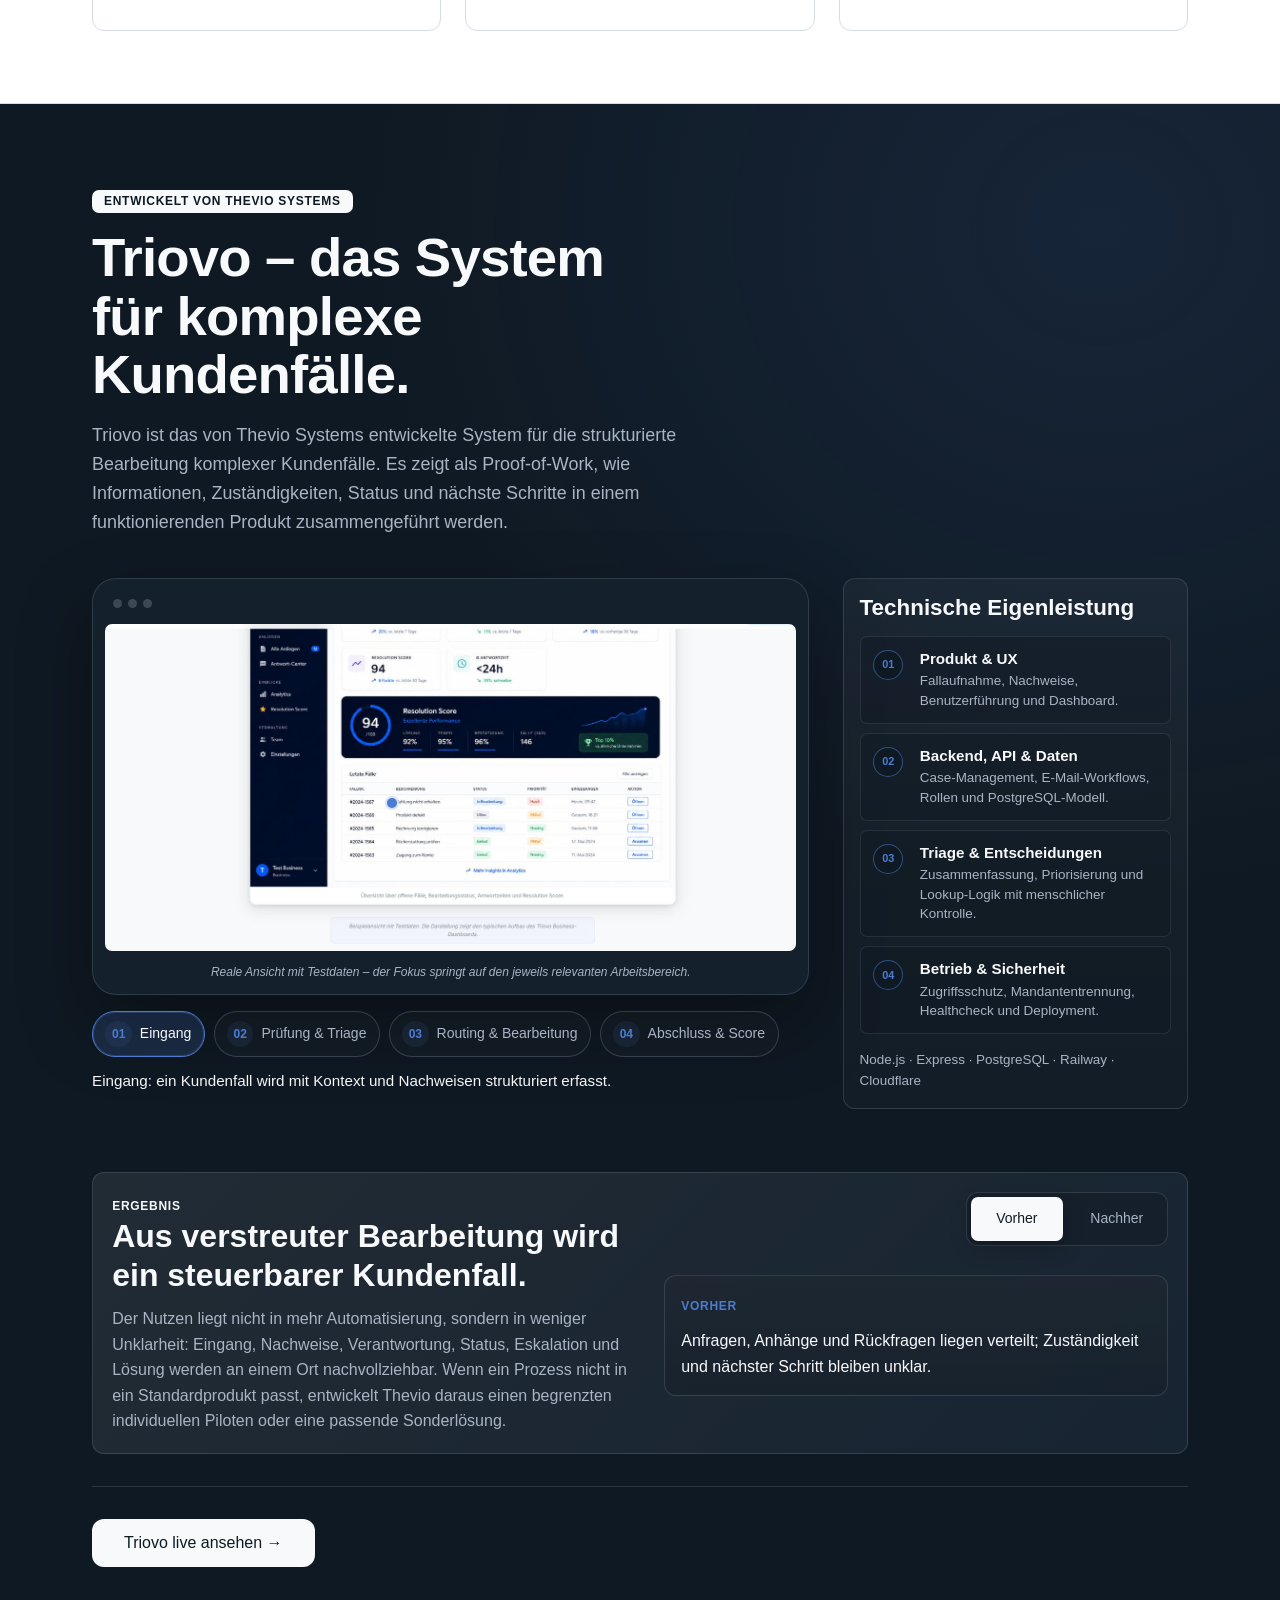
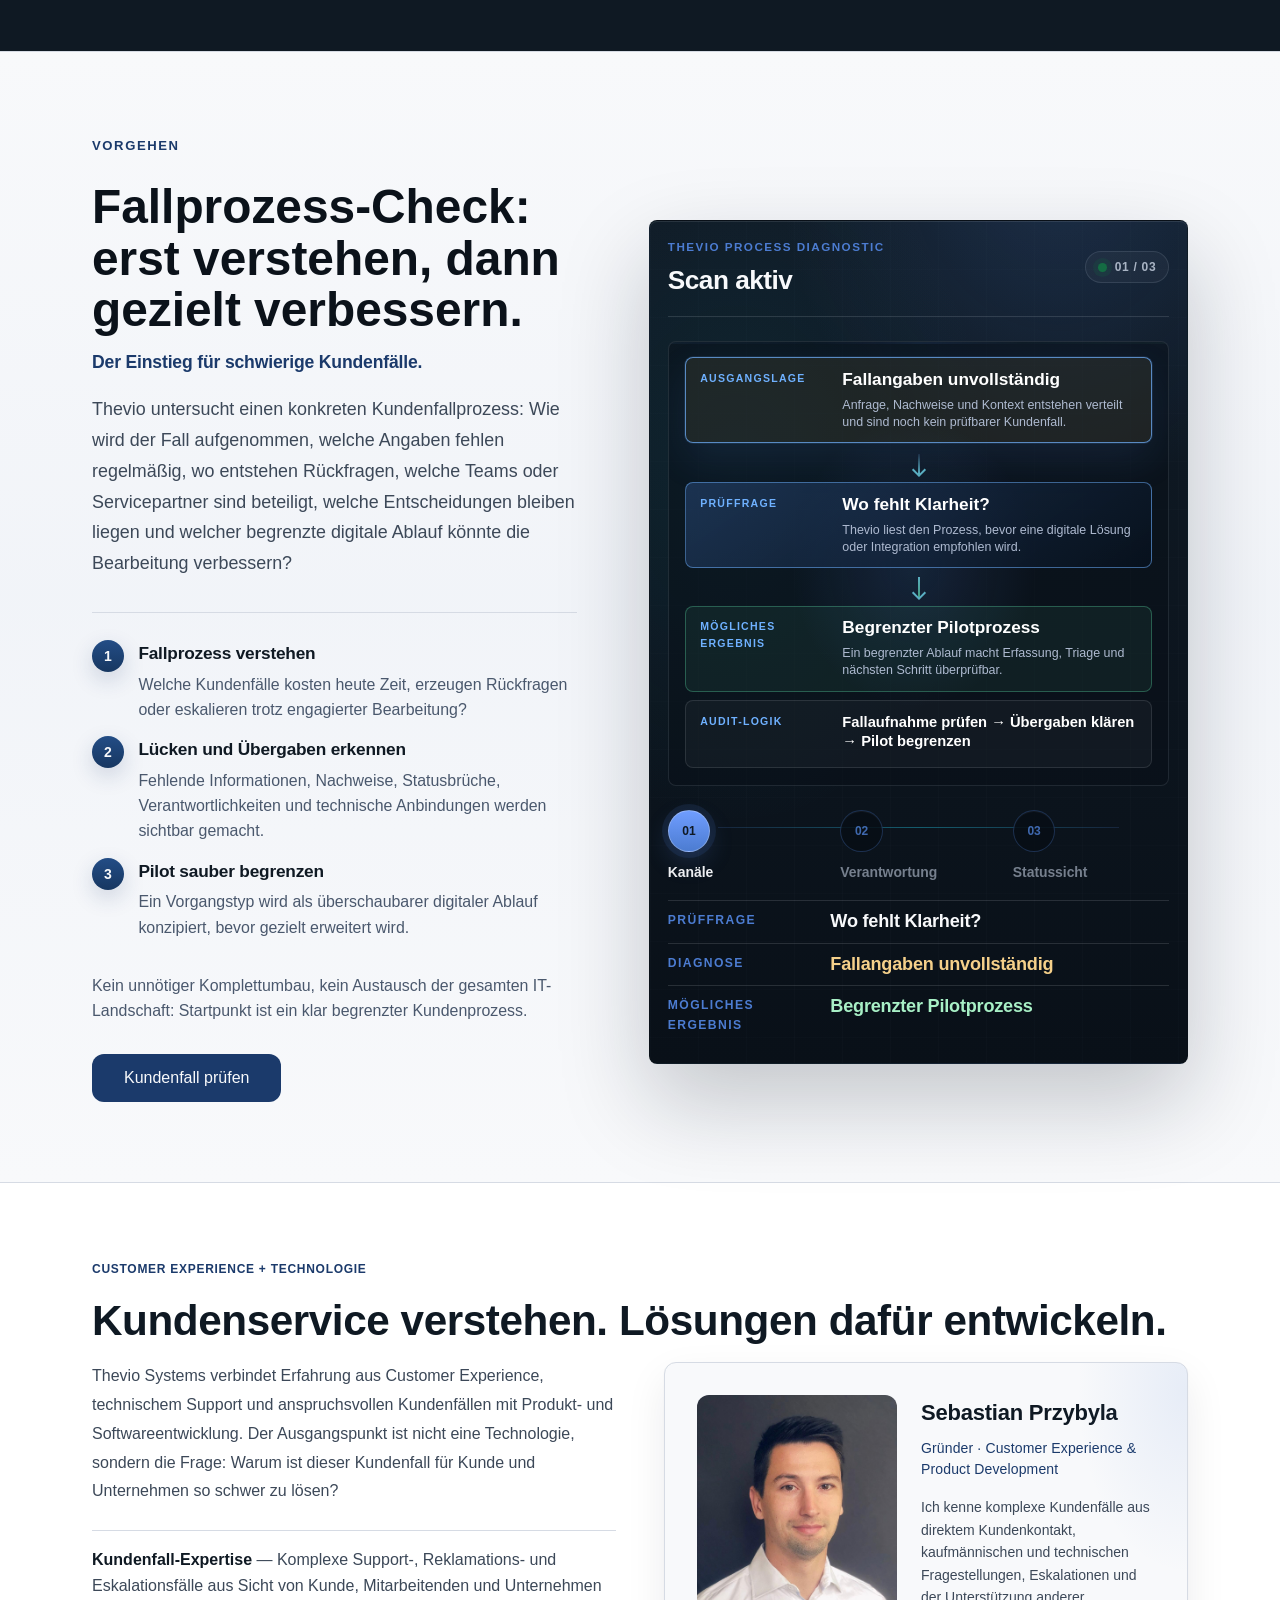
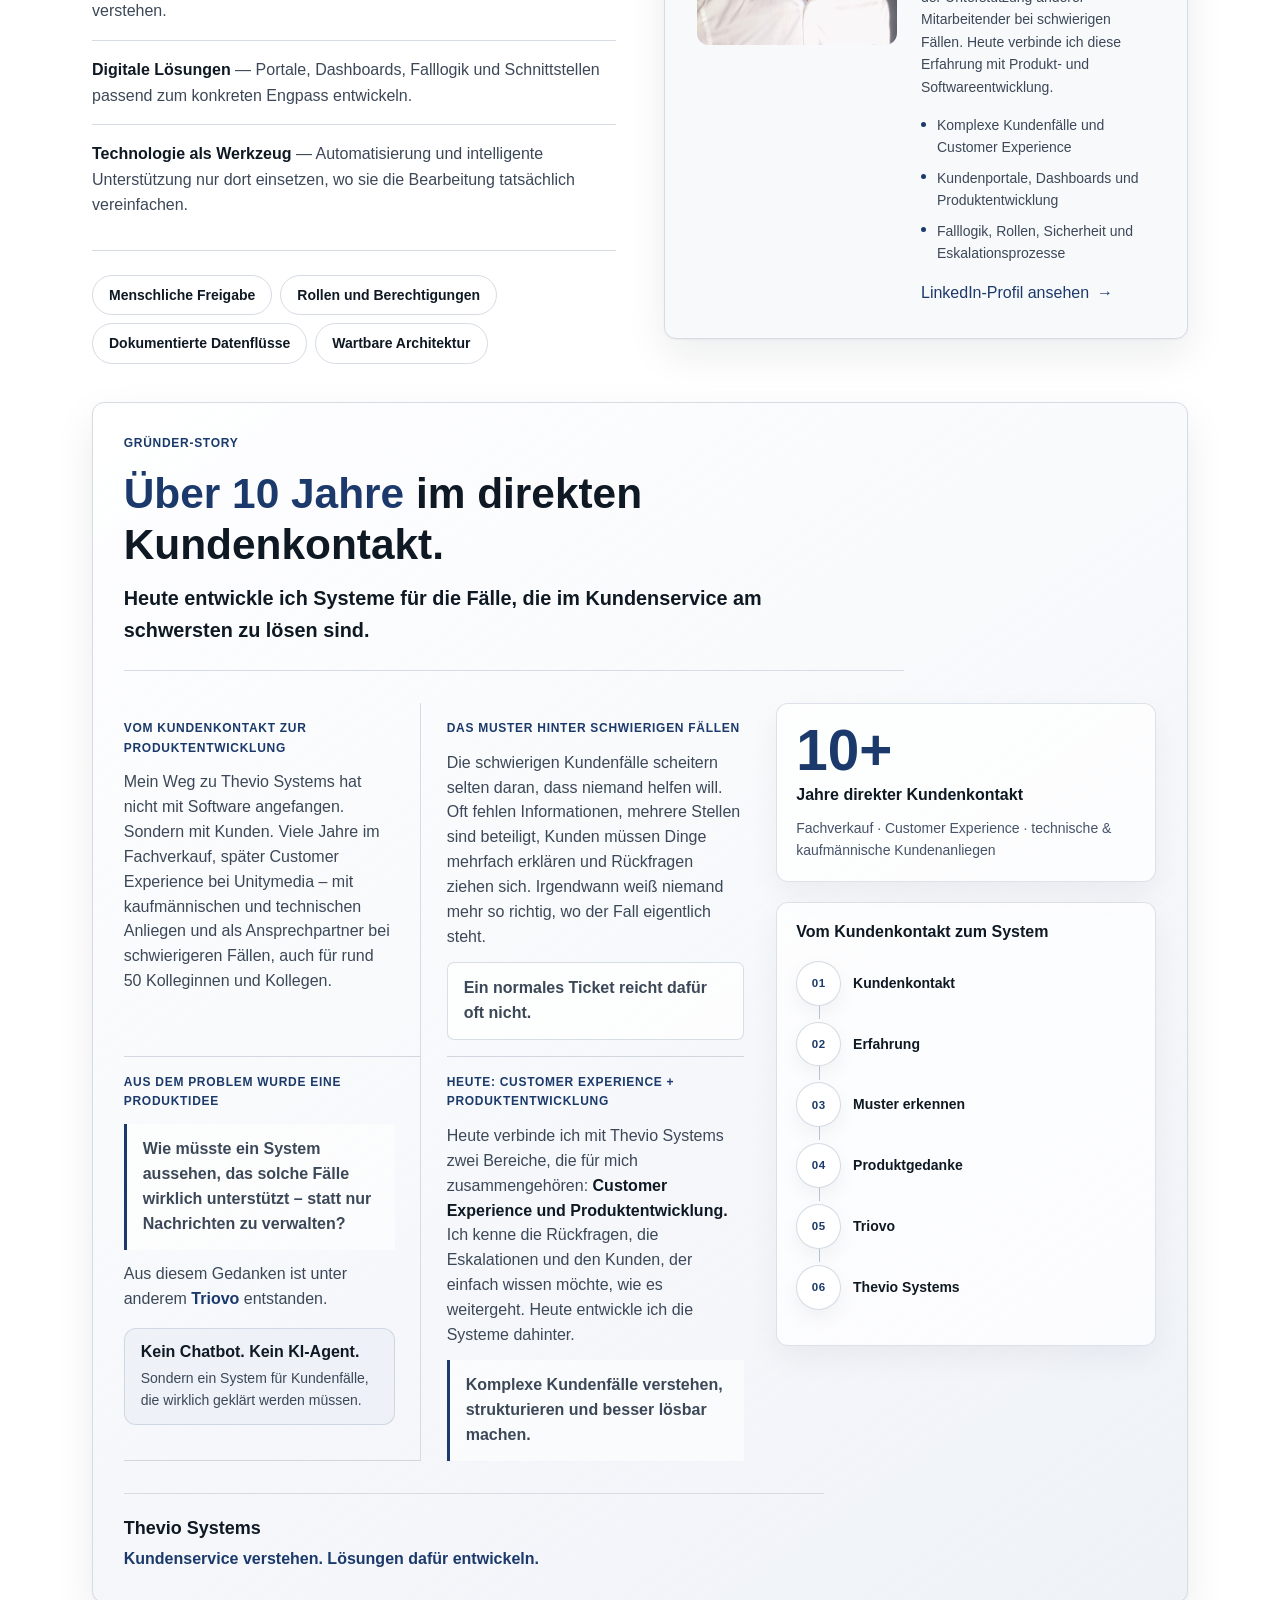
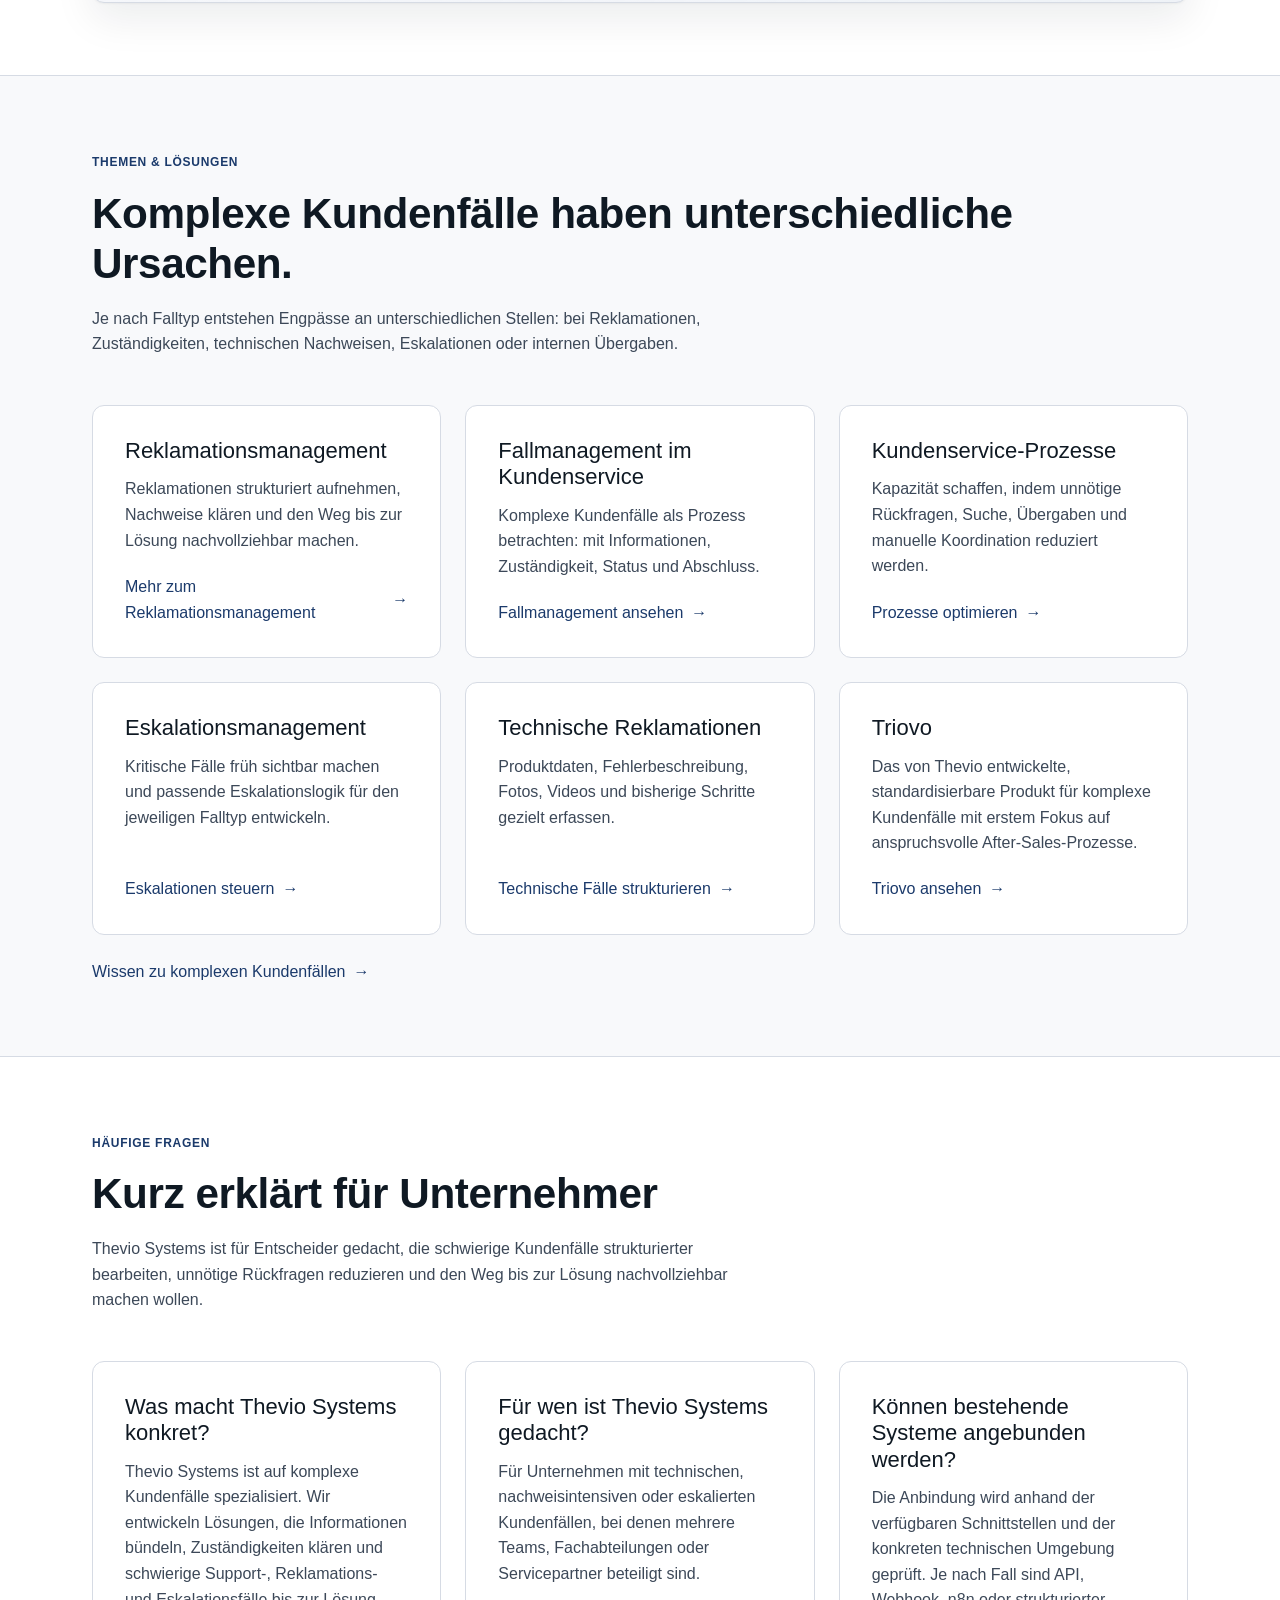
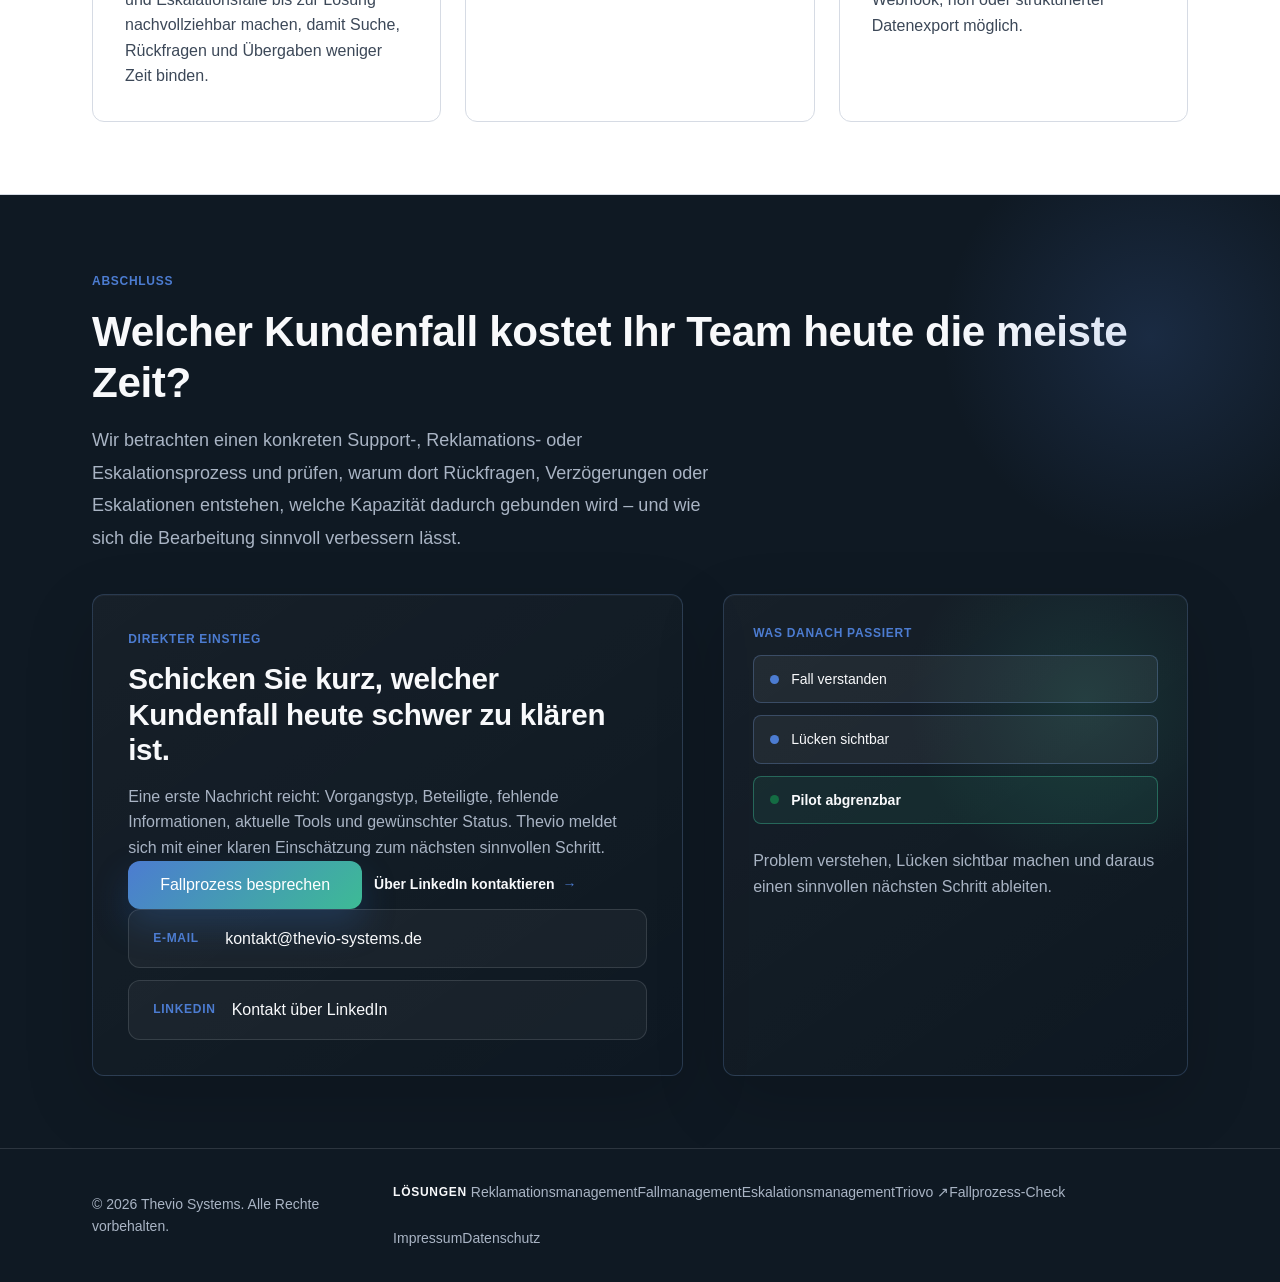
==== commit 03e6cf10: "Refine homepage section rhythm" ====
--- a/index.html
+++ b/index.html
@@ -446,10 +446,10 @@
 <aside class="triovo-architecture reveal" aria-labelledby="triovo-architecture-heading">
 <h3 id="triovo-architecture-heading">Technische Eigenleistung</h3>
 <ol class="triovo-layer-list" role="list">
-<li><span>01</span><strong>Produkt &amp; UX</strong><p>Fallaufnahme, Nachweise, Benutzerführung und Dashboard wurden aus realen Klärungsabläufen heraus konzipiert.</p></li>
-<li><span>02</span><strong>Backend, API &amp; Daten</strong><p>Case-Management, E-Mail-Workflows, Rollen und PostgreSQL-Modell bilden den Kern.</p></li>
-<li><span>03</span><strong>Triage &amp; Entscheidungsunterstützung</strong><p>Zusammenfassung, Priorisierung und Lookup-Logik unterstützen Mitarbeitende; kritische Entscheidungen bleiben kontrollierbar.</p></li>
-<li><span>04</span><strong>Betrieb &amp; Sicherheit</strong><p>Zugriffsschutz, Mandantentrennung, Healthcheck und Deployment sind Teil des Systems.</p></li>
+<li><span>01</span><strong>Produkt &amp; UX</strong><p>Fallaufnahme, Nachweise, Benutzerführung und Dashboard.</p></li>
+<li><span>02</span><strong>Backend, API &amp; Daten</strong><p>Case-Management, E-Mail-Workflows, Rollen und PostgreSQL-Modell.</p></li>
+<li><span>03</span><strong>Triage &amp; Entscheidungen</strong><p>Zusammenfassung, Priorisierung und Lookup-Logik mit menschlicher Kontrolle.</p></li>
+<li><span>04</span><strong>Betrieb &amp; Sicherheit</strong><p>Zugriffsschutz, Mandantentrennung, Healthcheck und Deployment.</p></li>
 </ol>
 <p class="triovo-tech-line">Node.js · Express · PostgreSQL · Railway · Cloudflare</p>
 </aside>
--- a/assets/css/main.css
+++ b/assets/css/main.css
@@ -8563,3 +8563,345 @@
           grid-template-columns: 1fr;
     }
 }
+
+/* ---- Editorial rhythm pass: lighter sections and shorter reading stops ---- */
+@media (min-width: 960px) {
+    .resolution-section {
+          min-height: auto;
+    }
+}
+
+.resolution-section {
+    padding-block: clamp(3.6rem, 2.7rem + 3.2vw, 5.1rem);
+}
+
+.resolution-section h2 {
+    max-width: 13.5ch;
+    font-size: clamp(2.25rem, 1.68rem + 2.15vw, 3.65rem);
+    line-height: 1.04;
+}
+
+.resolution-section .section-intro--inverse {
+    max-width: 58ch;
+    font-size: clamp(1rem, 0.95rem + 0.22vw, 1.12rem);
+    line-height: 1.62;
+}
+
+.resolution-layout {
+    align-items: start;
+    gap: clamp(2rem, 3vw, 3.75rem);
+}
+
+.resolution-visual {
+    min-height: auto;
+    padding: clamp(1rem, 0.8rem + 0.85vw, 1.45rem);
+}
+
+.resolution-ring {
+    width: clamp(190px, 17vw, 238px);
+    height: clamp(190px, 17vw, 238px);
+}
+
+.resolution-ring-core strong {
+    font-size: clamp(3.4rem, 2.75rem + 2.4vw, 4.85rem);
+}
+
+.resolution-architecture span,
+.resolution-visual .resolution-factor,
+.resolution-visual .resolution-score-formula > button[type="button"] {
+    min-height: 42px;
+    font-size: 0.7rem;
+}
+
+.section--signal-field {
+    padding-block: clamp(3.6rem, 2.6rem + 3.2vw, 5.2rem);
+}
+
+.section--signal-field h2 {
+    max-width: 18ch;
+    font-size: clamp(2.18rem, 1.62rem + 2.1vw, 3.45rem);
+    line-height: 1.06;
+}
+
+.section--signal-field .section-intro {
+    max-width: 56ch;
+    margin-bottom: clamp(1.7rem, 1.25rem + 1.6vw, 2.8rem);
+    line-height: 1.58;
+}
+
+.operations-stage.operations-map {
+    min-height: clamp(340px, 32vw, 440px);
+    padding: clamp(1rem, 1.6vw, 1.45rem);
+}
+
+.operations-map .os-source,
+.operations-map .os-outcome {
+    min-height: 40px;
+    padding: 0.62rem 0.78rem;
+}
+
+.operations-map .os-case-map,
+.operations-field[data-active="0"] .operations-map .os-case-map,
+.operations-field[data-active="1"] .operations-map .os-case-map,
+.operations-field[data-active="2"] .operations-map .os-case-map,
+.operations-field[data-active="3"] .operations-map .os-case-map {
+    min-height: 158px;
+}
+
+.section--triovo-dark {
+    padding-block: clamp(3.6rem, 2.75rem + 3.1vw, 5.4rem);
+}
+
+.triovo-badge {
+    margin-bottom: var(--space-4);
+}
+
+h2.triovo-dark-title {
+    max-width: 18ch;
+    margin-bottom: var(--space-4);
+    font-size: clamp(2.2rem, 1.65rem + 2.2vw, 3.6rem);
+    line-height: 1.08;
+}
+
+.triovo-dark-intro {
+    max-width: 60ch;
+    margin-bottom: var(--space-4);
+    font-size: clamp(1rem, 0.96rem + 0.2vw, 1.12rem);
+    line-height: 1.62;
+}
+
+.triovo-proof-layout {
+    gap: clamp(1.6rem, 2.6vw, 2.6rem);
+    margin-top: clamp(1.7rem, 1.25rem + 1.6vw, 2.6rem);
+    margin-bottom: clamp(1.8rem, 1.3rem + 1.6vw, 2.8rem);
+}
+
+.triovo-demo {
+    margin-bottom: clamp(1.7rem, 1.2rem + 1.4vw, 2.5rem);
+}
+
+.triovo-demo-frame {
+    margin-bottom: var(--space-4);
+    padding: var(--space-3);
+}
+
+.triovo-frame-caption {
+    margin-top: var(--space-3);
+}
+
+.triovo-demo-steps {
+    gap: 0.55rem;
+    margin-bottom: var(--space-3);
+}
+
+.triovo-demo-step {
+    min-height: 40px;
+    padding: 0.55rem 0.78rem;
+}
+
+.triovo-demo-step-text {
+    font-size: 0.95rem;
+}
+
+.triovo-architecture {
+    align-self: start;
+    min-height: 0;
+    padding: clamp(1rem, 1.2vw, 1.3rem);
+}
+
+.triovo-architecture::before {
+    display: none;
+}
+
+.triovo-architecture h3 {
+    margin-bottom: 0.9rem;
+    font-size: clamp(1.15rem, 1rem + 0.5vw, 1.45rem);
+}
+
+.triovo-layer-list {
+    gap: 0.58rem;
+}
+
+.triovo-layer-list li {
+    grid-template-columns: 2.1rem minmax(0, 1fr);
+    column-gap: 0.82rem;
+    padding: 0.78rem;
+}
+
+.triovo-layer-list span {
+    width: 1.9rem;
+    height: 1.9rem;
+    font-size: 0.68rem;
+}
+
+.triovo-layer-list strong {
+    font-size: 0.95rem;
+}
+
+.triovo-layer-list p {
+    margin-top: 0.22rem;
+    font-size: 0.84rem;
+    line-height: 1.45;
+}
+
+.triovo-tech-line {
+    margin-top: 0.9rem;
+    font-size: 0.84rem;
+}
+
+.result-story {
+    gap: clamp(1rem, 1.6vw, 1.5rem);
+    margin-bottom: var(--space-8);
+    padding: clamp(1.1rem, 1.5vw, 1.6rem);
+}
+
+.result-copy h3 {
+    font-size: clamp(1.45rem, 1.1rem + 1.2vw, 2rem);
+}
+
+.result-panel {
+    min-height: 104px;
+    padding: 1rem;
+}
+
+.result-panel p {
+    font-size: 1rem;
+}
+
+#audit {
+    padding-block: clamp(3.6rem, 2.6rem + 3vw, 5.2rem);
+}
+
+#audit-heading {
+    font-size: clamp(2.05rem, 1.55rem + 1.8vw, 3rem);
+    line-height: 1.08;
+}
+
+.diagnostic-console {
+    padding: clamp(1.1rem, 1.2vw, 1.55rem);
+}
+
+.diagnostic-console .dc-stage.dc-audit-map {
+    gap: 0.54rem;
+    padding: clamp(0.85rem, 1.3vw, 1.05rem);
+}
+
+.dc-map-panel {
+    padding: 0.72rem 0.86rem;
+}
+
+.dc-map-panel strong {
+    font-size: clamp(1rem, 1.35vw, 1.18rem);
+}
+
+.dc-map-panel p {
+    font-size: 0.78rem;
+    line-height: 1.36;
+}
+
+.dc-map-arrow {
+    height: 20px;
+}
+
+.dc-map-proof {
+    padding: 0.72rem 0.86rem;
+}
+
+.dc-phase {
+    min-height: 48px;
+}
+
+.dc-readout {
+    padding-block: 0.62rem;
+}
+
+.founder-story {
+    padding: clamp(1.25rem, 2.4vw, 2rem);
+    margin-top: clamp(2rem, 3vw, 3.25rem);
+}
+
+.founder-story h3 {
+    font-size: clamp(1.9rem, 1.45rem + 1.5vw, 2.75rem);
+}
+
+.founder-story-grid {
+    gap: clamp(1.5rem, 2.5vw, 2.6rem);
+}
+
+.founder-story-step {
+    padding-block: clamp(1rem, 1.5vw, 1.4rem);
+}
+
+.founder-story-step p {
+    line-height: 1.56;
+}
+
+.founder-story-note,
+.founder-story-question,
+.founder-story-closing,
+.founder-story-proof {
+    padding: 0.82rem 1rem;
+}
+
+.founder-story-kpi,
+.founder-story-journey {
+    padding: clamp(1rem, 1.5vw, 1.35rem);
+}
+
+.founder-story-path li {
+    min-height: 42px;
+}
+
+@media (min-width: 960px) {
+    .triovo-proof-layout {
+          grid-template-columns: minmax(0, 1.35fr) minmax(280px, 0.65fr);
+    }
+
+    .result-story {
+          grid-template-columns: minmax(0, 0.95fr) minmax(360px, 0.9fr);
+    }
+}
+
+@media (min-width: 1180px) {
+    .founder-story-main {
+          display: grid;
+          grid-template-columns: repeat(2, minmax(0, 1fr));
+          gap: 0 clamp(1.4rem, 2vw, 2rem);
+    }
+
+    .founder-story-step {
+          padding-block: 1rem;
+    }
+
+    .founder-story-step:nth-child(odd) {
+          border-right: 1px solid var(--color-border);
+          padding-right: clamp(1.4rem, 2vw, 2rem);
+    }
+
+    .founder-story-step:nth-child(even) {
+          padding-left: 0;
+    }
+}
+
+@media (max-width: 760px) {
+    .resolution-section,
+    .section--signal-field,
+    .section--triovo-dark,
+    #audit {
+          padding-block: clamp(3rem, 2.45rem + 2.6vw, 3.9rem);
+    }
+
+    .resolution-section h2,
+    .section--signal-field h2,
+    #audit-heading {
+          font-size: clamp(1.95rem, 1.5rem + 3vw, 2.45rem);
+    }
+
+    .operations-stage.operations-map {
+          min-height: auto;
+    }
+
+    .triovo-demo-step {
+          min-height: 38px;
+    }
+}
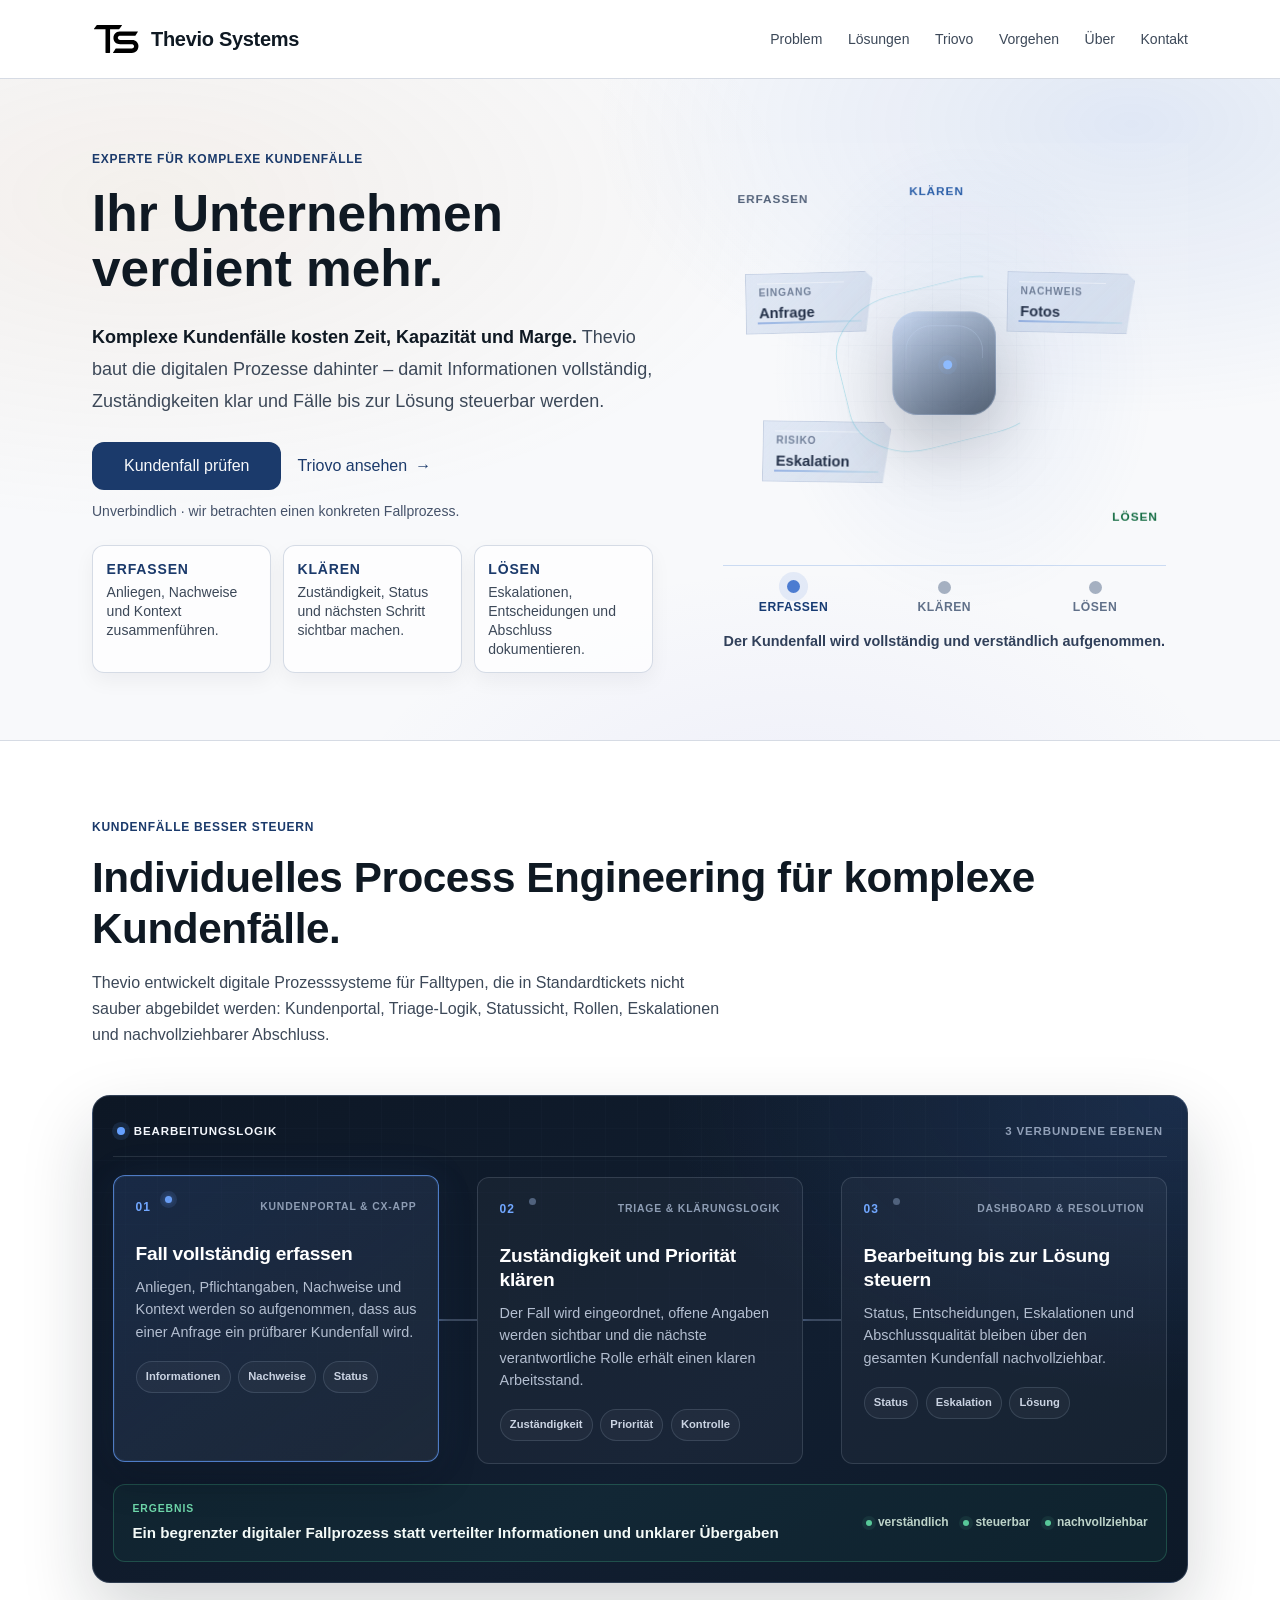
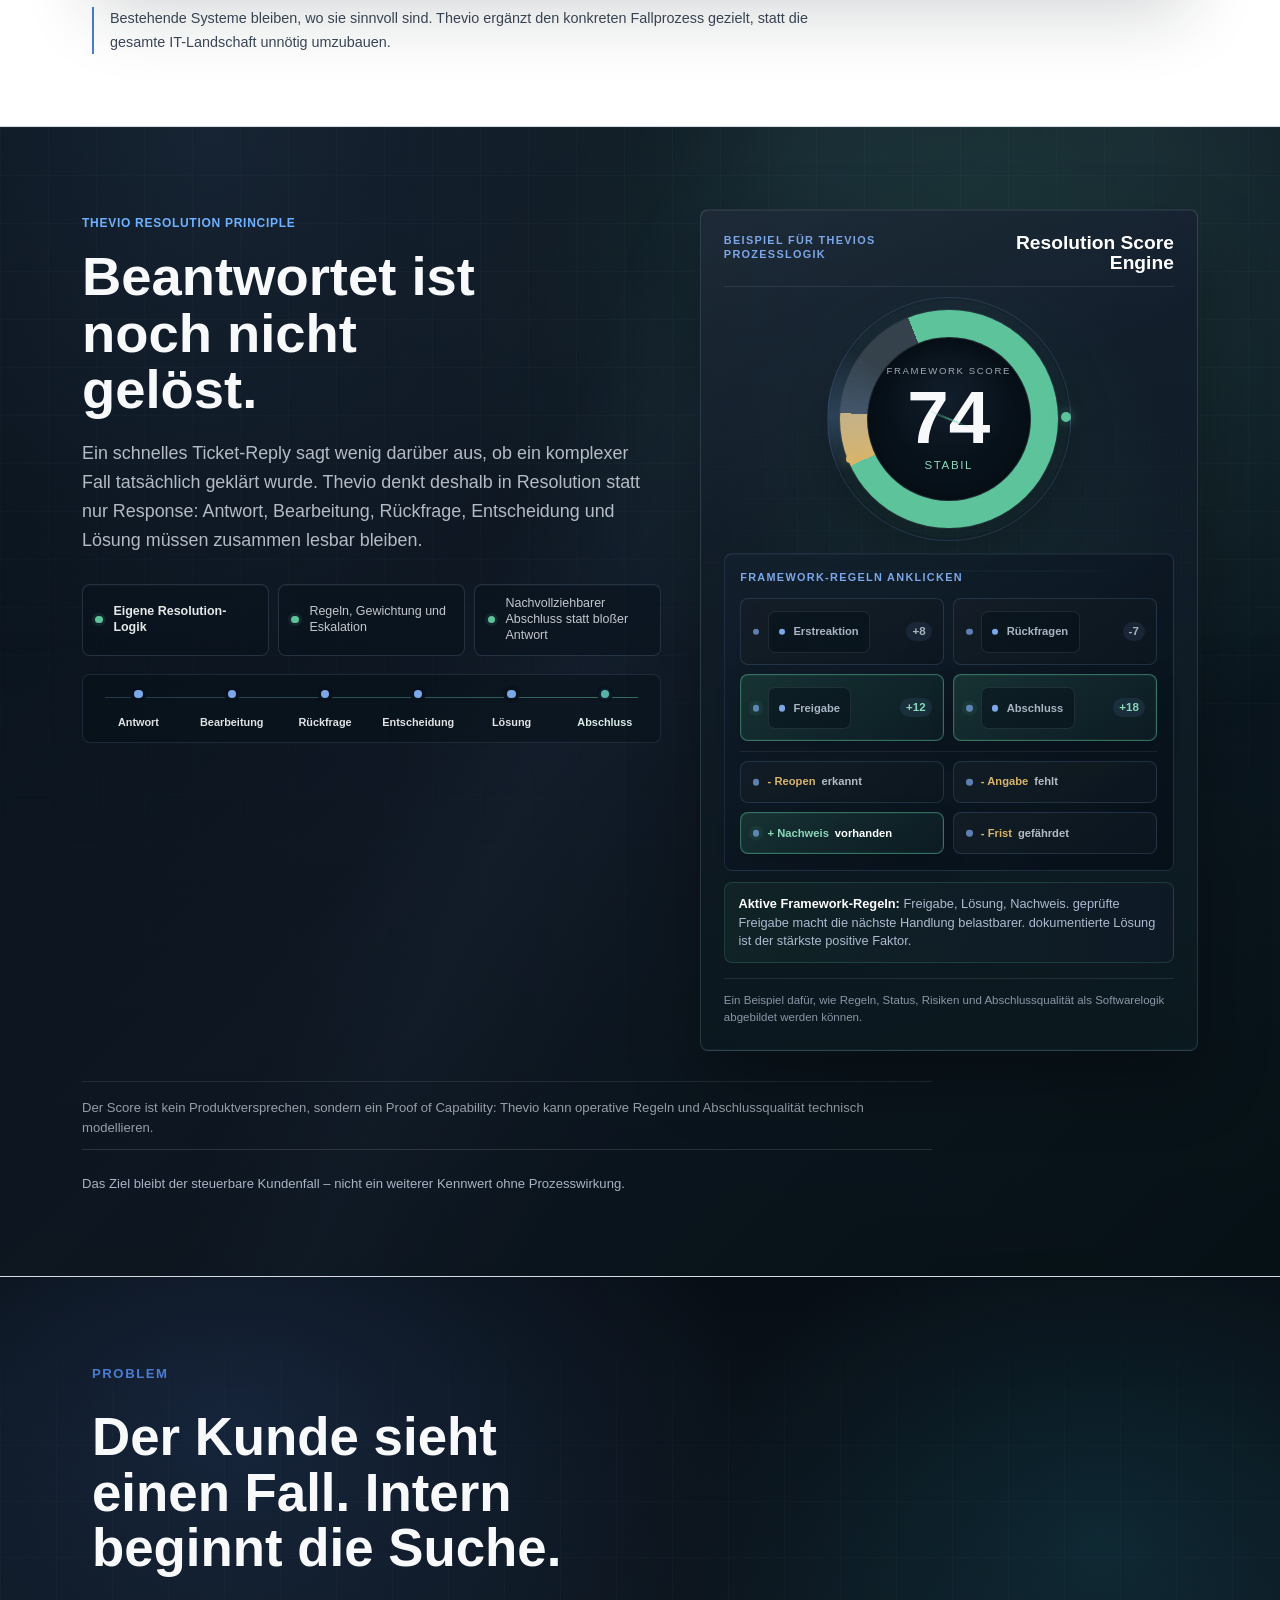
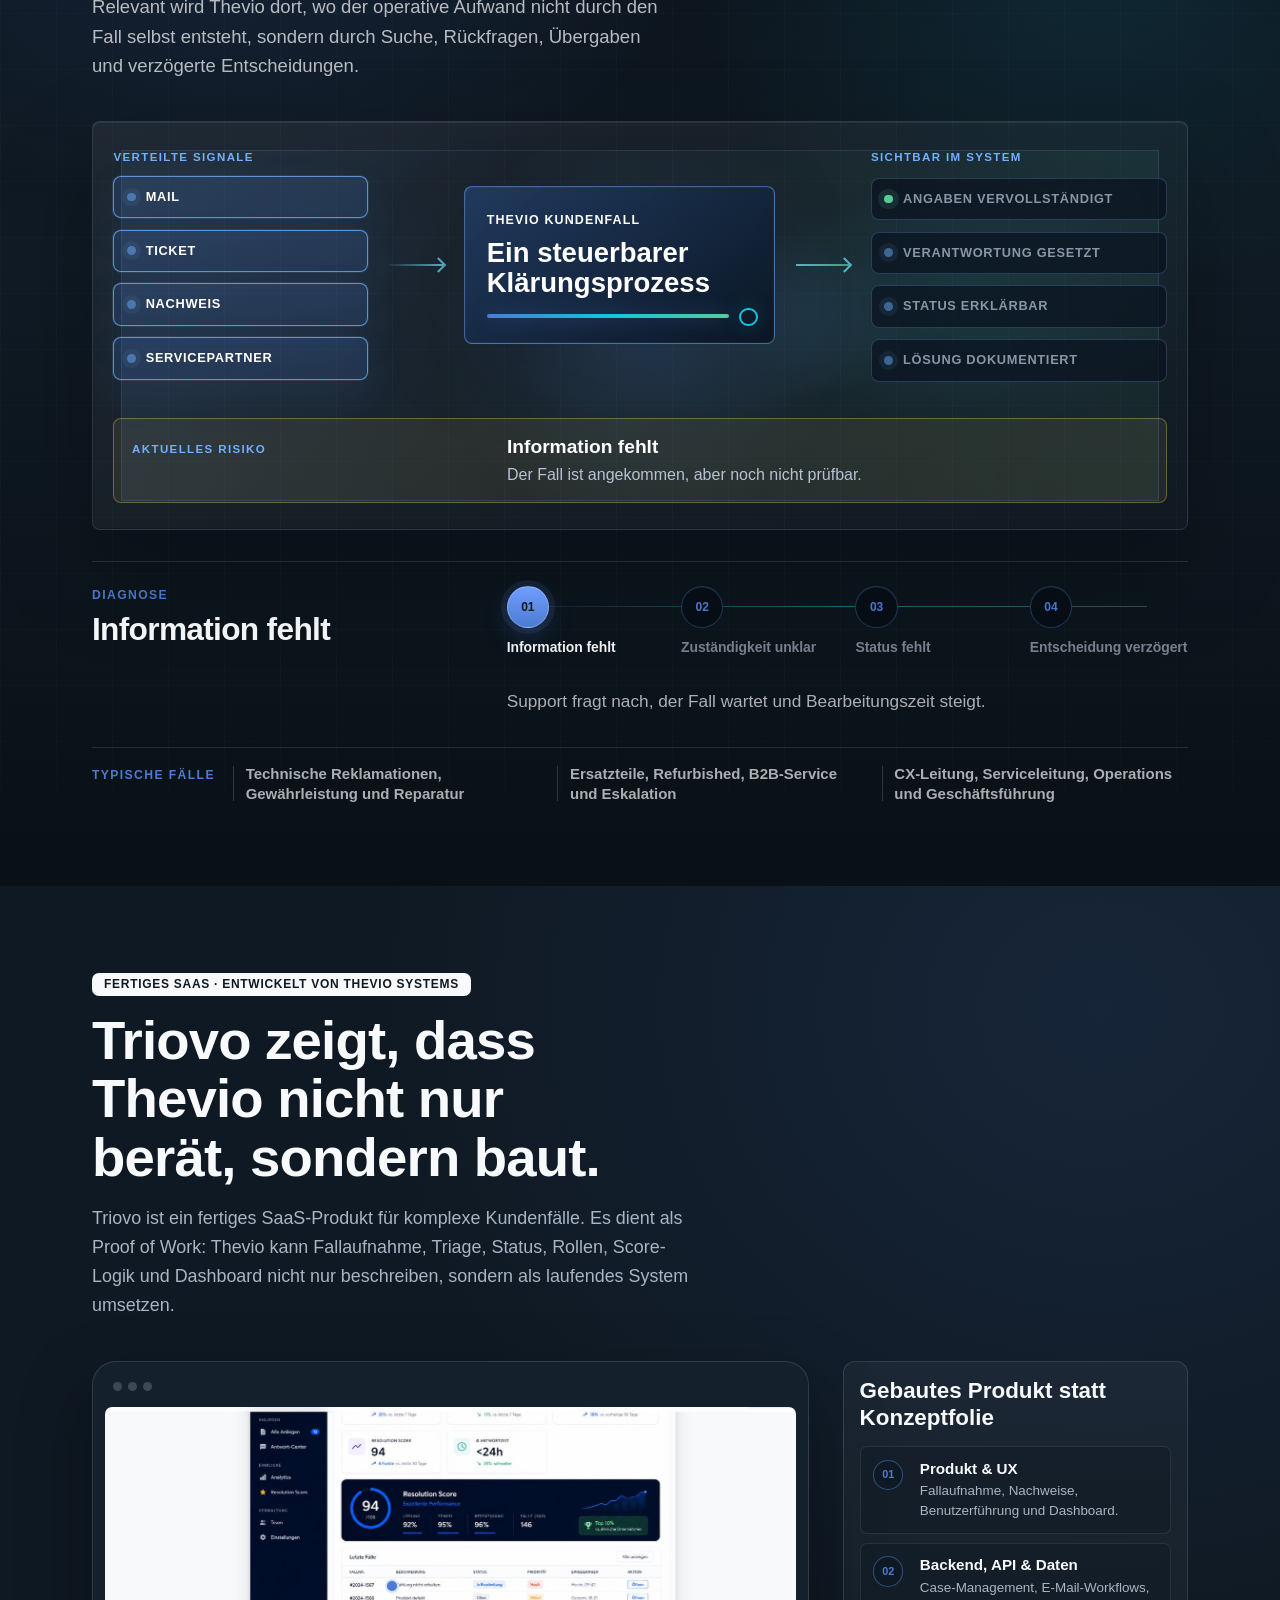
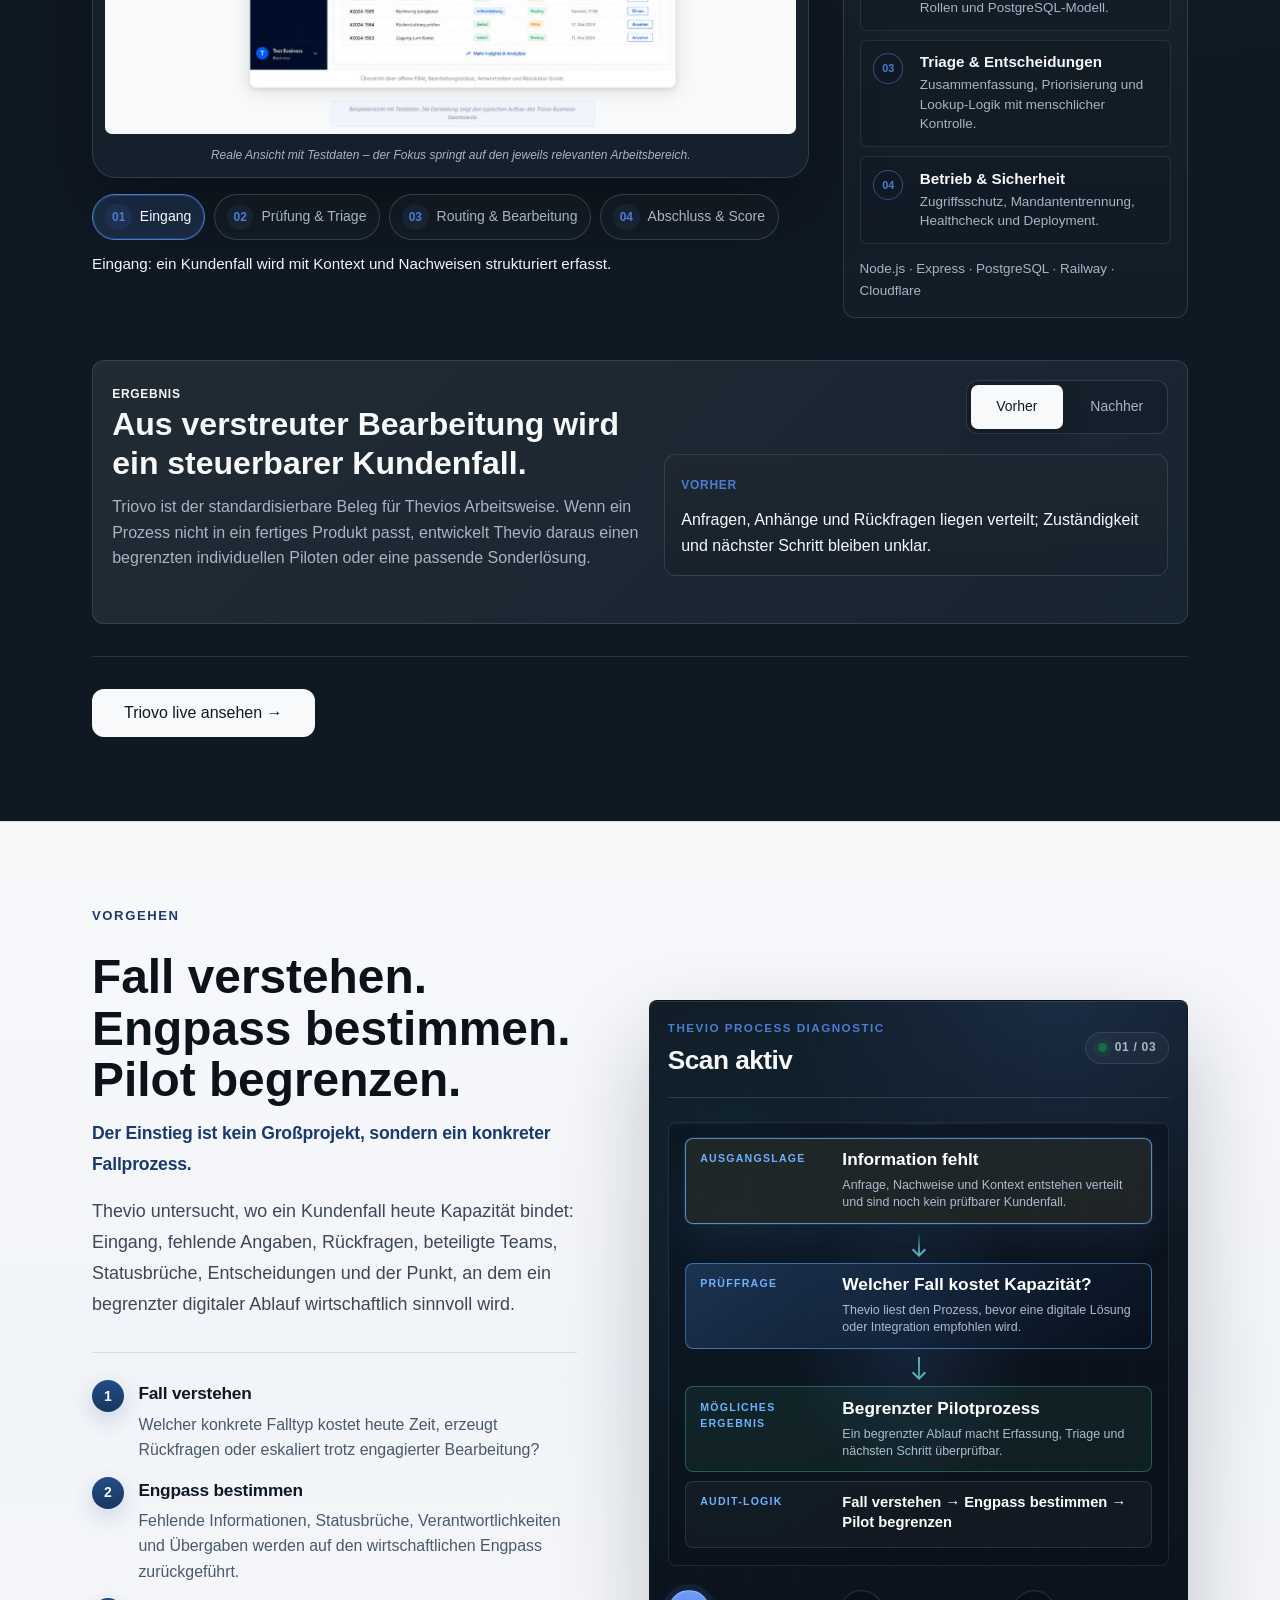
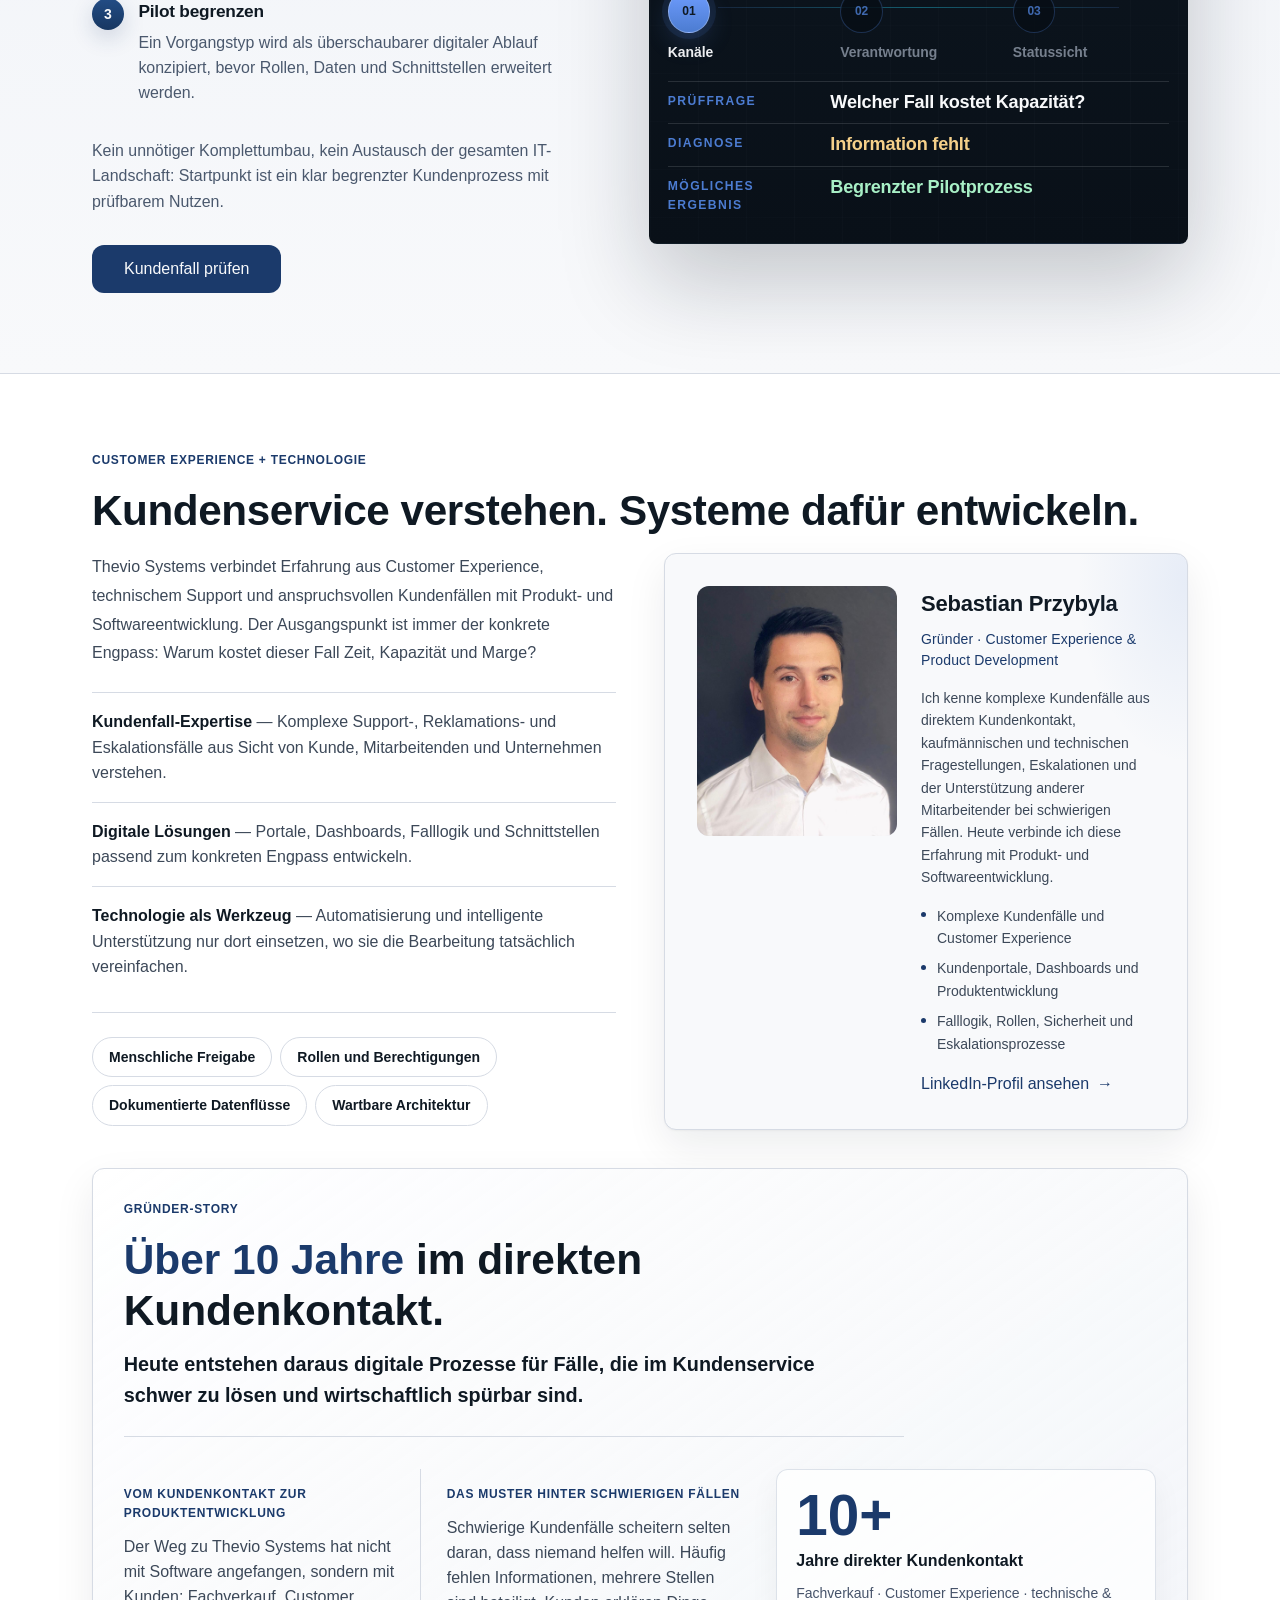
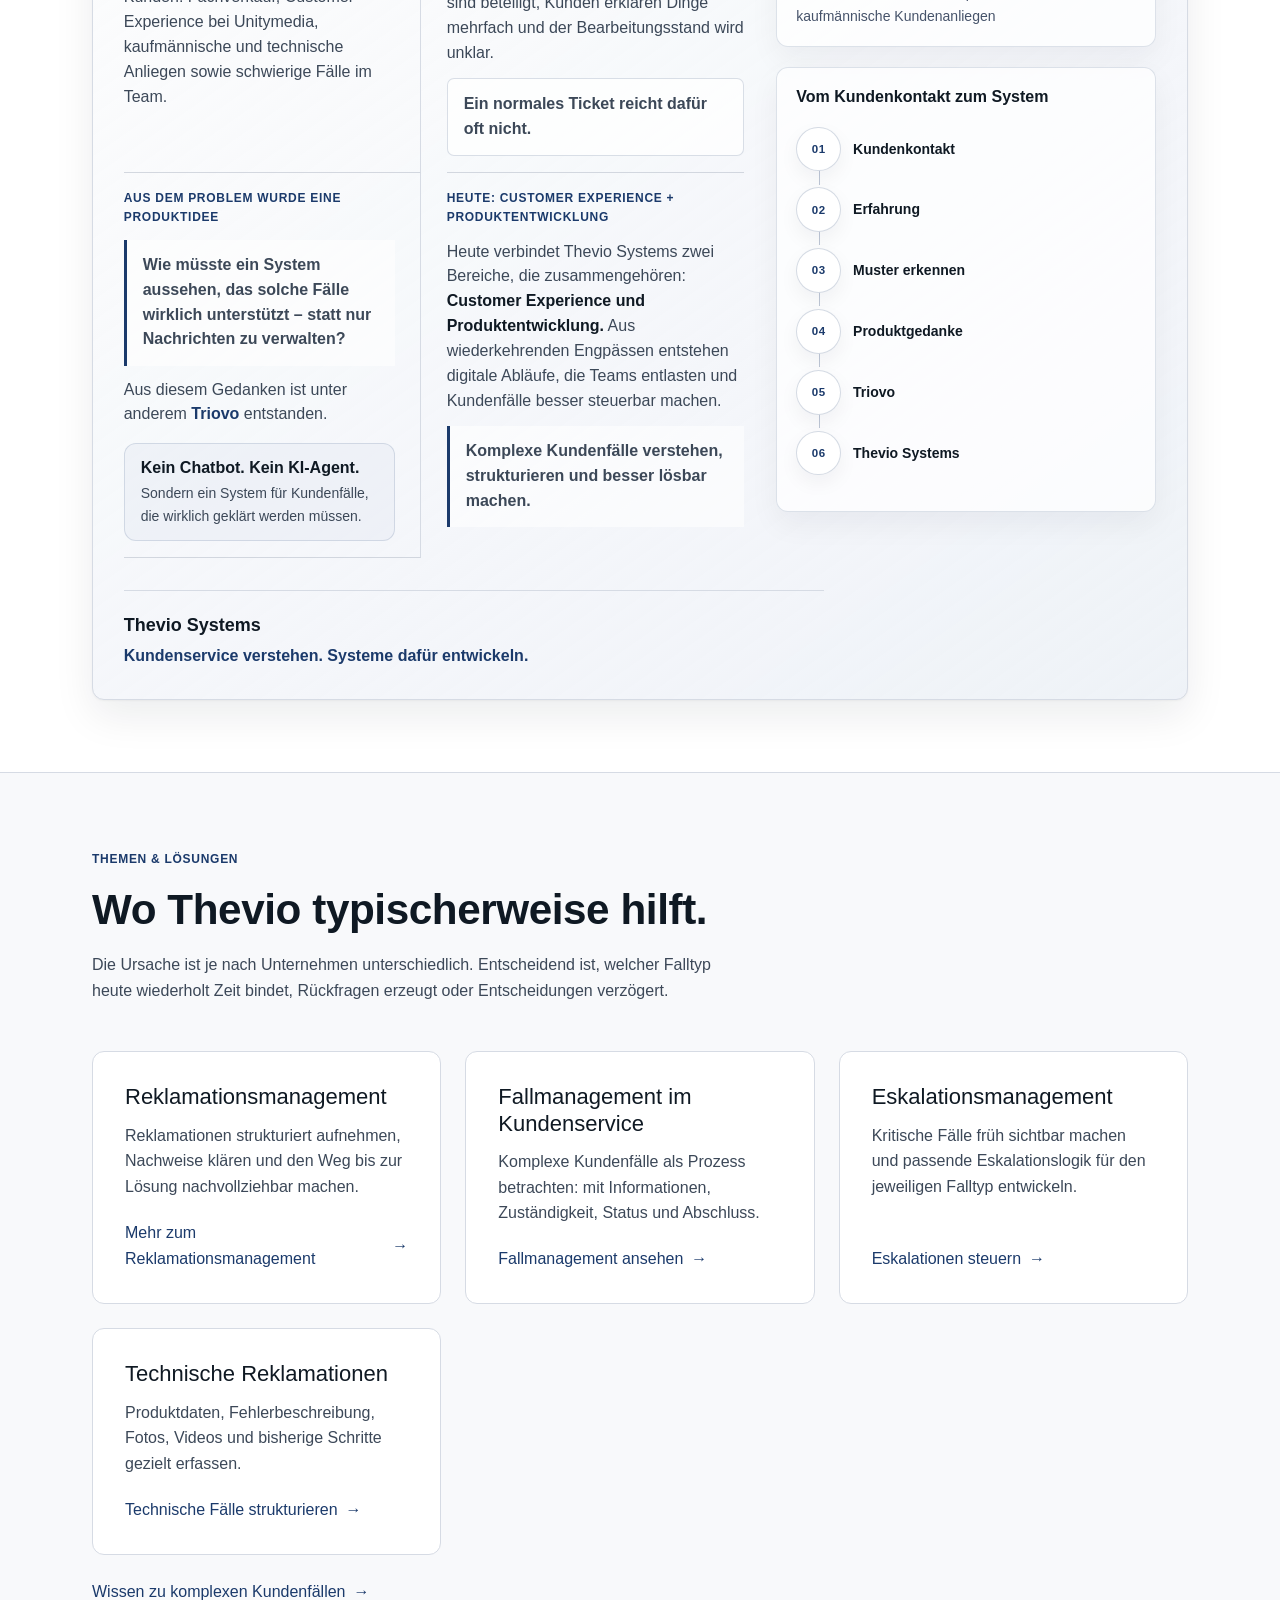
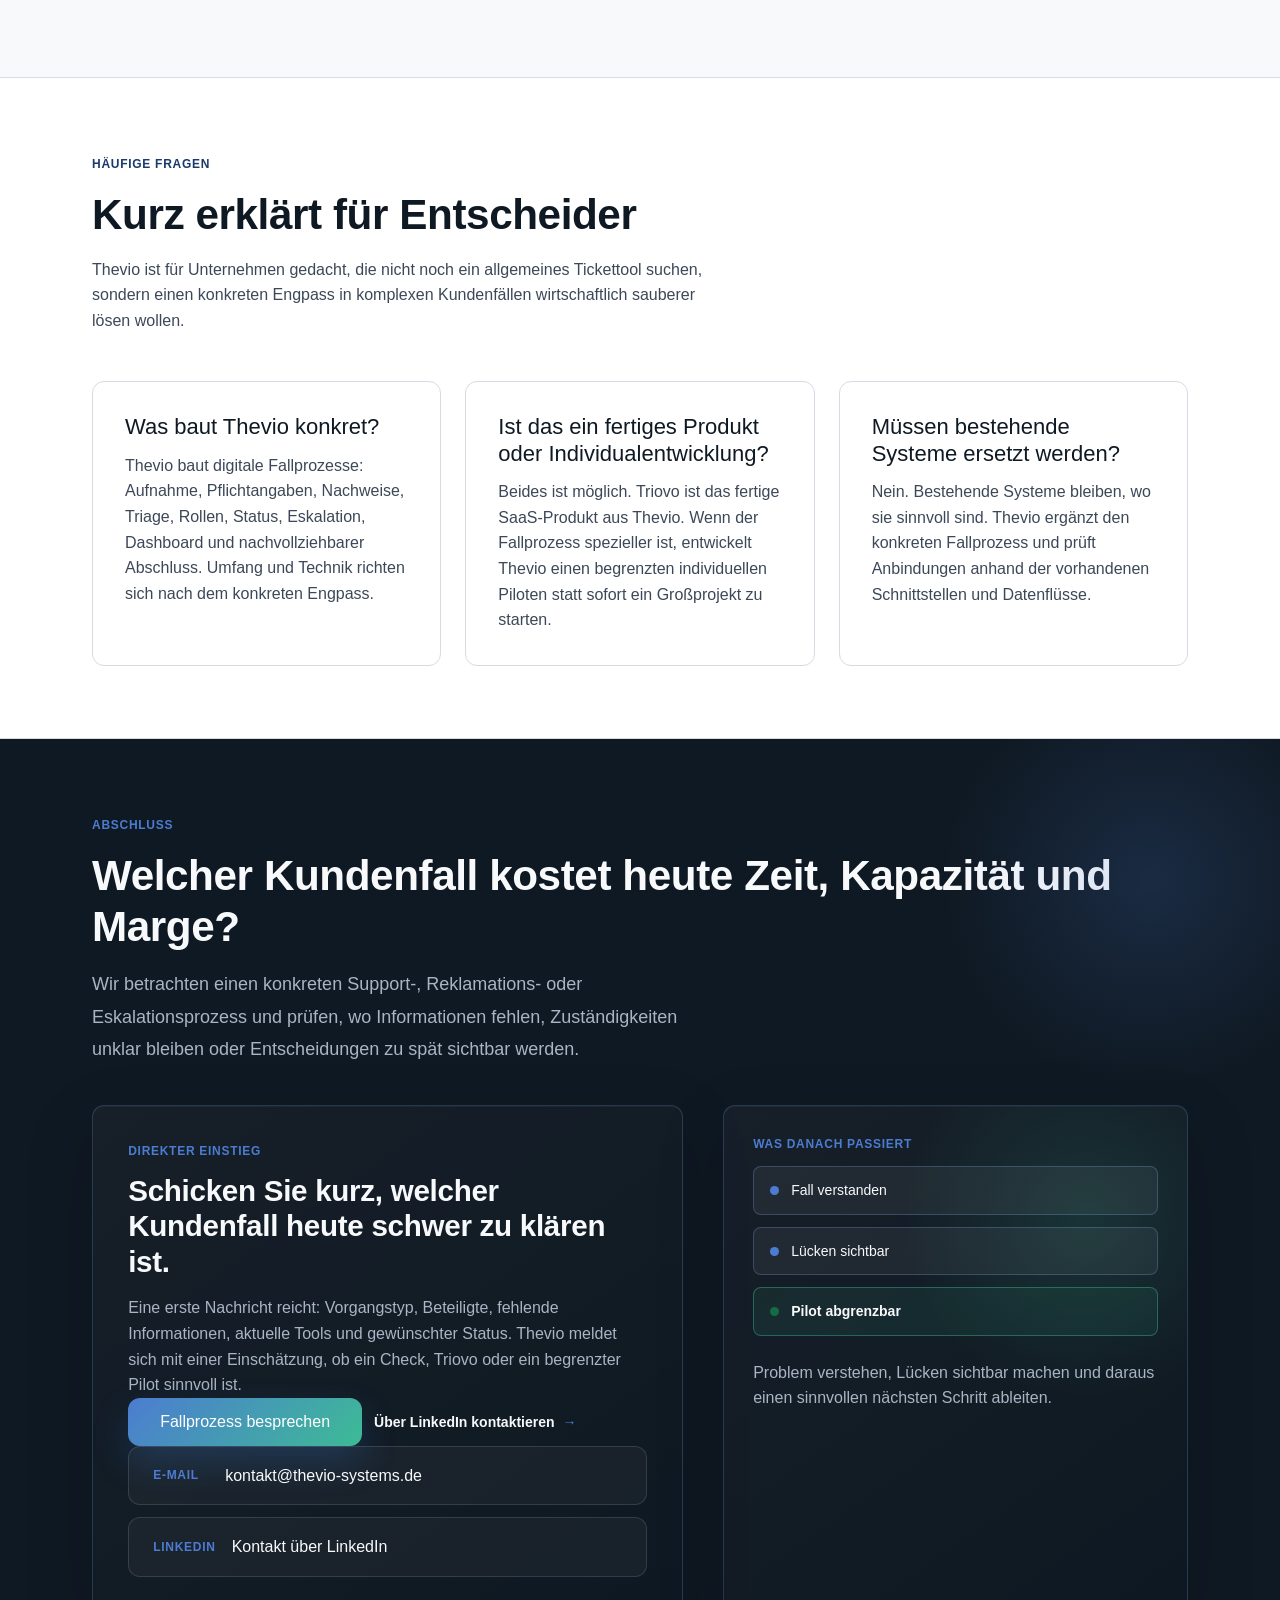
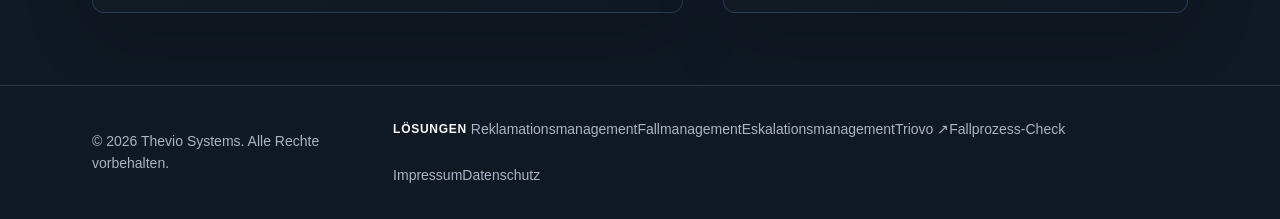
==== commit ed19e91c: "Refine Thevio landing page positioning and conversion flow" ====
--- a/index.html
+++ b/index.html
@@ -5,17 +5,17 @@
 <script>document.documentElement.classList.add('js');</script>
 <meta name="viewport" content="width=device-width, initial-scale=1.0" />
 <meta name="robots" content="index, follow" />
-<title>Thevio Systems | Experte für komplexe Kundenfälle</title>
-<meta name="description" content="Thevio Systems hilft Unternehmen, komplexe Kundenfälle wirtschaftlich besser zu steuern: weniger Suche, weniger Rückfragen, klare Zuständigkeiten und sichtbarer Status." />
+<title>Thevio Systems | Komplexe Kundenfälle wirtschaftlich klären</title>
+<meta name="description" content="Thevio Systems baut digitale Prozesse für komplexe Kundenfälle, damit Informationen vollständig, Zuständigkeiten klar und Fälle bis zur Lösung steuerbar werden." />
 <link rel="canonical" href="https://thevio-systems.de/" />
 <meta property="og:type" content="website" />
-<meta property="og:title" content="Thevio Systems | Experte für komplexe Kundenfälle" />
-<meta property="og:description" content="Komplexe Kundenfälle wirtschaftlich besser steuern: Informationen bündeln, Zuständigkeiten klären und den Weg bis zur Lösung nachvollziehbar machen." />
+<meta property="og:title" content="Thevio Systems | Komplexe Kundenfälle wirtschaftlich klären" />
+<meta property="og:description" content="Digitale Prozesse für komplexe Kundenfälle: Informationen vollständig erfassen, Zuständigkeiten klären und Fälle bis zur Lösung steuerbar machen." />
 <meta property="og:url" content="https://thevio-systems.de" />
 <meta property="og:locale" content="de_DE" />
 <meta name="twitter:card" content="summary" />
-<meta name="twitter:title" content="Thevio Systems | Experte für komplexe Kundenfälle" />
-<meta name="twitter:description" content="Komplexe Kundenfälle wirtschaftlich besser steuern: Informationen bündeln, Zuständigkeiten klären und den Weg bis zur Lösung nachvollziehbar machen." />
+<meta name="twitter:title" content="Thevio Systems | Komplexe Kundenfälle wirtschaftlich klären" />
+<meta name="twitter:description" content="Digitale Prozesse für komplexe Kundenfälle: Informationen vollständig erfassen, Zuständigkeiten klären und Fälle bis zur Lösung steuerbar machen." />
 <script type="application/ld+json">
 {
   "@context": "https://schema.org",
@@ -82,26 +82,26 @@
       "mainEntity": [
         {
           "@type": "Question",
-          "name": "Was macht Thevio Systems konkret?",
+          "name": "Was baut Thevio konkret?",
           "acceptedAnswer": {
             "@type": "Answer",
-            "text": "Thevio Systems ist auf komplexe Kundenfälle spezialisiert. Wir entwickeln Lösungen, die Informationen bündeln, Zuständigkeiten klären und schwierige Support-, Reklamations- und Eskalationsfälle bis zur Lösung nachvollziehbar machen, damit Suche, Rückfragen und Übergaben weniger Zeit binden."
+            "text": "Thevio baut digitale Fallprozesse für komplexe Kundenfälle: Aufnahme, Pflichtangaben, Nachweise, Triage, Rollen, Status, Eskalation, Dashboard und nachvollziehbarer Abschluss. Umfang und Technik richten sich nach dem konkreten Engpass."
           }
         },
         {
           "@type": "Question",
-          "name": "Für wen ist Thevio Systems gedacht?",
+          "name": "Ist Thevio ein fertiges Produkt oder Individualentwicklung?",
           "acceptedAnswer": {
             "@type": "Answer",
-            "text": "Thevio Systems richtet sich an Unternehmen mit komplexen, technischen oder eskalierten Kundenfällen, bei denen Informationen fehlen, Nachweise benötigt werden und mehrere Teams oder Servicepartner zusammenarbeiten."
+            "text": "Beides ist möglich. Triovo ist das fertige SaaS-Produkt aus Thevio. Wenn der Fallprozess spezieller ist, entwickelt Thevio einen begrenzten individuellen Piloten statt sofort ein Großprojekt zu starten."
           }
         },
         {
           "@type": "Question",
-          "name": "Kann Thevio Systems bestehende Systeme anbinden?",
+          "name": "Müssen bestehende Systeme ersetzt werden?",
           "acceptedAnswer": {
             "@type": "Answer",
-            "text": "Bestehende Systeme bleiben, wo sie sinnvoll sind. Thevio ergänzt den konkreten Fallprozess gezielt, statt die gesamte IT-Landschaft unnötig umzubauen."
+            "text": "Nein. Bestehende Systeme bleiben, wo sie sinnvoll sind. Thevio ergänzt den konkreten Fallprozess und prüft Anbindungen anhand der vorhandenen Schnittstellen und Datenflüsse."
           }
         }
       ]
@@ -146,18 +146,16 @@
 <div class="hero-text">
 <span class="section-label">Experte für komplexe Kundenfälle</span>
 <h1 id="hero-heading"><span class="hero-heading-line">Ihr Unternehmen verdient mehr.</span></h1>
-<p class="hero-sub">Mehr Klarheit. Mehr Automatisierung. Mehr System.</p>
+<p class="hero-sub"><strong>Komplexe Kundenfälle kosten Zeit, Kapazität und Marge.</strong> Thevio baut die digitalen Prozesse dahinter &ndash; damit Informationen vollständig, Zuständigkeiten klar und Fälle bis zur Lösung steuerbar werden.</p>
 <div class="hero-actions">
 <a href="#audit" class="btn btn-primary">Kundenfall prüfen</a>
 <a href="#triovo" class="link-arrow">Triovo ansehen</a>
 </div>
-<ul class="hero-offer-list" role="list" aria-label="Konkrete Leistungen">
-<li>Fallaufnahme</li>
-<li>Zuständigkeit</li>
-<li>Priorisierung</li>
-<li>Eskalation</li>
-<li>Status</li>
-<li>Lösung</li>
+<p class="hero-cta-note">Unverbindlich · wir betrachten einen konkreten Fallprozess.</p>
+<ul class="hero-offer-list" role="list" aria-label="Prozessprinzip">
+<li><strong>Erfassen</strong><span>Anliegen, Nachweise und Kontext zusammenführen.</span></li>
+<li><strong>Klären</strong><span>Zuständigkeit, Status und nächsten Schritt sichtbar machen.</span></li>
+<li><strong>Lösen</strong><span>Eskalationen, Entscheidungen und Abschluss dokumentieren.</span></li>
 </ul>
 </div>
 <div class="hero-cdr-preview" id="hero-scene" data-component="cdr-hero" data-phase="0" aria-label="Capture Decide Resolve Vorschau">
@@ -199,8 +197,8 @@
 <section class="section section--light" id="leistungen" aria-labelledby="leistungen-heading">
 <div class="container">
 <span class="section-label">Kundenfälle besser steuern</span>
-<h2 id="leistungen-heading">Vom schwierigen Kundenfall zum klaren nächsten Schritt.</h2>
-<p class="section-intro">Thevio entwickelt Lösungen für Fälle, bei denen eine normale Supportantwort nicht reicht: fehlende Informationen, technische Rückfragen, Reklamationen, mehrere Beteiligte oder eskalierte Vorgänge, die Zeit binden und Entscheidungen verzögern.</p>
+<h2 id="leistungen-heading">Individuelles Process Engineering für komplexe Kundenfälle.</h2>
+<p class="section-intro">Thevio entwickelt digitale Prozesssysteme für Falltypen, die in Standardtickets nicht sauber abgebildet werden: Kundenportal, Triage-Logik, Statussicht, Rollen, Eskalationen und nachvollziehbarer Abschluss.</p>
   <div class="capability-system reveal" data-component="capability-system" data-active="0">
     <div class="capability-system-head">
       <div class="capability-system-title">
@@ -213,11 +211,11 @@
   <article class="capability-node is-active" role="listitem" data-capability="0">
   <div class="capability-node-head">
   <span class="capability-node-index">01</span>
-  <span class="capability-node-type">Fallaufnahme</span>
+  <span class="capability-node-type">Kundenportal &amp; CX-App</span>
   </div>
   <span class="capability-node-signal" aria-hidden="true"></span>
   <h3>Fall vollständig erfassen</h3>
-  <p>Alle relevanten Informationen, Nachweise und Rückfragen werden an einem Ort gebündelt. Fehlende Angaben werden früh sichtbar.</p>
+  <p>Anliegen, Pflichtangaben, Nachweise und Kontext werden so aufgenommen, dass aus einer Anfrage ein prüfbarer Kundenfall wird.</p>
   <ul class="capability-tags" role="list">
   <li>Informationen</li>
   <li>Nachweise</li>
@@ -228,11 +226,11 @@
   <article class="capability-node" role="listitem" data-capability="1">
   <div class="capability-node-head">
   <span class="capability-node-index">02</span>
-  <span class="capability-node-type">Zuständigkeit &amp; Priorität</span>
+  <span class="capability-node-type">Triage &amp; Klärungslogik</span>
   </div>
   <span class="capability-node-signal" aria-hidden="true"></span>
   <h3>Zuständigkeit und Priorität klären</h3>
-  <p>Der Fall wird eingeordnet und an die richtige Stelle geführt. Mitarbeitende erkennen schneller, was wichtig ist und welcher Schritt als Nächstes notwendig wird.</p>
+  <p>Der Fall wird eingeordnet, offene Angaben werden sichtbar und die nächste verantwortliche Rolle erhält einen klaren Arbeitsstand.</p>
   <ul class="capability-tags" role="list">
   <li>Zuständigkeit</li>
   <li>Priorität</li>
@@ -243,11 +241,11 @@
   <article class="capability-node" role="listitem" data-capability="2">
   <div class="capability-node-head">
   <span class="capability-node-index">03</span>
-  <span class="capability-node-type">Bearbeitung &amp; Lösung</span>
+  <span class="capability-node-type">Dashboard &amp; Resolution</span>
   </div>
   <span class="capability-node-signal" aria-hidden="true"></span>
   <h3>Bearbeitung bis zur Lösung steuern</h3>
-  <p>Status, Verantwortlichkeiten, Fristen, Eskalationen und nächste Schritte bleiben über den gesamten Kundenfall nachvollziehbar.</p>
+  <p>Status, Entscheidungen, Eskalationen und Abschlussqualität bleiben über den gesamten Kundenfall nachvollziehbar.</p>
   <ul class="capability-tags" role="list">
   <li>Status</li>
   <li>Eskalation</li>
@@ -258,12 +256,12 @@
   <div class="capability-output">
   <div>
   <span class="capability-output-label">Ergebnis</span>
-  <strong>Ein klarer Kundenfall statt verteilter Informationen und unnötiger Rückfragen</strong>
+  <strong>Ein begrenzter digitaler Fallprozess statt verteilter Informationen und unklarer Übergaben</strong>
   </div>
   <ul class="capability-output-states" role="list">
   <li><span aria-hidden="true"></span>verständlich</li>
-  <li><span aria-hidden="true"></span>wartbar</li>
-  <li><span aria-hidden="true"></span>erweiterbar</li>
+  <li><span aria-hidden="true"></span>steuerbar</li>
+  <li><span aria-hidden="true"></span>nachvollziehbar</li>
   </ul>
   </div>
   </div>
@@ -278,7 +276,7 @@
 <div class="resolution-copy">
 <span class="section-label section-label--inverse">Thevio Resolution Principle</span>
 <h2 id="resolution-heading">Beantwortet ist noch nicht gelöst.</h2>
-<p class="section-intro section-intro--inverse">Ein Kunde braucht nicht einfach eine schnelle Antwort. Er braucht eine Lösung. Thevio betrachtet deshalb den gesamten Kundenfall: Welche Informationen fehlen? Wer ist verantwortlich? Wo entstehen Rückfragen? Wann eskaliert ein Vorgang? Und wann ist ein Fall wirklich abgeschlossen?</p>
+<p class="section-intro section-intro--inverse">Ein schnelles Ticket-Reply sagt wenig darüber aus, ob ein komplexer Fall tatsächlich geklärt wurde. Thevio denkt deshalb in Resolution statt nur Response: Antwort, Bearbeitung, Rückfrage, Entscheidung und Lösung müssen zusammen lesbar bleiben.</p>
 <div class="resolution-framework-proof" aria-label="Triovo Resolution Framework">
 <span><strong>Eigene Resolution-Logik</strong></span>
 <span>Regeln, Gewichtung und Eskalation</span>
@@ -288,14 +286,14 @@
 <li class="resolution-step" data-step="0"><span class="resolution-step-dot" aria-hidden="true"></span><span class="resolution-step-label">Antwort</span></li>
 <li class="resolution-step" data-step="1"><span class="resolution-step-dot" aria-hidden="true"></span><span class="resolution-step-label">Bearbeitung</span></li>
 <li class="resolution-step" data-step="2"><span class="resolution-step-dot" aria-hidden="true"></span><span class="resolution-step-label">Rückfrage</span></li>
-<li class="resolution-step" data-step="3"><span class="resolution-step-dot" aria-hidden="true"></span><span class="resolution-step-label">Reopen</span></li>
-<li class="resolution-step" data-step="4"><span class="resolution-step-dot" aria-hidden="true"></span><span class="resolution-step-label">Klärung</span></li>
+<li class="resolution-step" data-step="3"><span class="resolution-step-dot" aria-hidden="true"></span><span class="resolution-step-label">Entscheidung</span></li>
+<li class="resolution-step" data-step="4"><span class="resolution-step-dot" aria-hidden="true"></span><span class="resolution-step-label">Lösung</span></li>
 <li class="resolution-step resolution-step--final" data-step="5"><span class="resolution-step-dot" aria-hidden="true"></span><span class="resolution-step-label">Abschluss</span></li>
 </ol>
 </div>
 <div class="resolution-visual reveal" data-component="resolution-visual" data-score="74" aria-label="Interaktive Resolution Score Engine">
 <div class="resolution-visual-head">
-<span>Triovo Framework Layer</span>
+<span>Beispiel für Thevios Prozesslogik</span>
 <strong>Resolution Score Engine</strong>
 </div>
 <div class="resolution-engine-grid" aria-hidden="true"></div>
@@ -321,12 +319,12 @@
 </div>
 </div>
 <p class="resolution-engine-readout" aria-live="polite"><strong>Aktive Framework-Regeln:</strong> Freigabe, Abschluss und Nachweis erhöhen die Belastbarkeit des Vorgangs.</p>
-<p class="resolution-visual-note">Interaktives Beispiel der Triovo-Logik: kein Branchenstandard, sondern ein eigenes Bewertungsmodell von Thevio Systems.</p>
+<p class="resolution-visual-note">Ein Beispiel dafür, wie Regeln, Status, Risiken und Abschlussqualität als Softwarelogik abgebildet werden können.</p>
 </div>
 </div>
 <div class="resolution-footnotes">
-<p class="resolution-note">Zusätzlich sichtbar: Wiederöffnungen, fehlende Informationen, Rückfragen, Eskalationen und Fristüberschreitungen &ndash; nicht nur die erste Reaktion.</p>
-<p class="competency-principle competency-principle--inverse">Der Resolution Score zeigt als eigenes Thevio-/Triovo-Modell, wie Informationen, Verantwortung, Eskalation und nachvollziehbarer Abschluss als Softwarelogik nutzbar werden.</p>
+<p class="resolution-note">Der Score ist kein Produktversprechen, sondern ein Proof of Capability: Thevio kann operative Regeln und Abschlussqualität technisch modellieren.</p>
+<p class="competency-principle competency-principle--inverse">Das Ziel bleibt der steuerbare Kundenfall &ndash; nicht ein weiterer Kennwert ohne Prozesswirkung.</p>
 </div>
 </div>
 </section>
@@ -336,7 +334,7 @@
 <div class="container">
 <span class="section-label section-label--inverse">Problem</span>
 <h2 id="zielgruppen-heading">Der Kunde sieht einen Fall. Intern beginnt die Suche.</h2>
-<p class="section-intro section-intro--inverse">Relevant wird Thevio Systems dort, wo normale Tickets nicht mehr reichen: technische Reklamationen, Gewährleistungsfälle, fehlende Nachweise, mehrere Fachabteilungen, Servicepartner, Eskalationen, unklare Zuständigkeit und fehlender Status.</p>
+<p class="section-intro section-intro--inverse">Relevant wird Thevio dort, wo der operative Aufwand nicht durch den Fall selbst entsteht, sondern durch Suche, Rückfragen, Übergaben und verzögerte Entscheidungen.</p>
 <div class="operations-field reveal" data-component="operations-field" data-active="0">
 <div class="operations-stage operations-map" aria-hidden="true">
 <div class="os-map-column os-map-column--sources">
@@ -363,65 +361,38 @@
 </div>
 <div class="os-diagnosis-card">
 <span>Aktuelles Risiko</span>
-<strong>Kundenfall nicht vollständig</strong>
-<p>Fotos, Seriennummern, Rückfragen und Zuständigkeiten liegen verteilt, obwohl alle Beteiligten arbeiten.</p>
+<strong>Information fehlt</strong>
+<p>Support fragt nach, der Fall wartet und gebundene Kapazität steigt.</p>
 </div>
 </div>
 <div class="operations-diagnostics">
 <div class="os-status-output" aria-live="polite">
 <span>Diagnose</span>
-<strong>Kundenfall nicht vollständig</strong>
+<strong>Information fehlt</strong>
 </div>
 <div class="os-state-rail" role="tablist" aria-label="Diagnostische Problemzustände">
-<button type="button" class="os-state" role="tab" id="os-state-0" aria-selected="true" data-index="0"><span>01</span><strong>Angaben</strong></button>
-<button type="button" class="os-state" role="tab" id="os-state-1" aria-selected="false" tabindex="-1" data-index="1"><span>02</span><strong>Verantwortung</strong></button>
-<button type="button" class="os-state" role="tab" id="os-state-2" aria-selected="false" tabindex="-1" data-index="2"><span>03</span><strong>Status</strong></button>
-<button type="button" class="os-state" role="tab" id="os-state-3" aria-selected="false" tabindex="-1" data-index="3"><span>04</span><strong>Lösung</strong></button>
-</div>
-<p class="os-state-description" aria-live="polite">Eine Anfrage geht ein, aber Pflichtangaben, Nachweise oder technische Details fehlen und erzeugen vermeidbare Rückfragen.</p>
+<button type="button" class="os-state" role="tab" id="os-state-0" aria-selected="true" data-index="0"><span>01</span><strong>Information fehlt</strong></button>
+<button type="button" class="os-state" role="tab" id="os-state-1" aria-selected="false" tabindex="-1" data-index="1"><span>02</span><strong>Zuständigkeit unklar</strong></button>
+<button type="button" class="os-state" role="tab" id="os-state-2" aria-selected="false" tabindex="-1" data-index="2"><span>03</span><strong>Status fehlt</strong></button>
+<button type="button" class="os-state" role="tab" id="os-state-3" aria-selected="false" tabindex="-1" data-index="3"><span>04</span><strong>Entscheidung verzögert</strong></button>
+</div>
+<p class="os-state-description" aria-live="polite">Support fragt nach, der Fall wartet und Bearbeitungszeit steigt.</p>
 </div>
 <div class="os-meta-line" aria-label="Typische Zielgruppen">
 <span>Typische Fälle</span>
-<strong>Technische Produkte, Ersatzteile, Refurbished und B2B-Service</strong>
-<strong>Reklamationen, Gewährleistung, Reparatur, Wartung und Eskalation</strong>
-<strong>CX-Leitung, Support Operations, Serviceleitung, COO und Geschäftsführung</strong>
-</div>
-</div>
-</div>
-</section>
-
-<hr class="section-divider" />
-<section class="section section--light entry-formats" id="einstiegsformate" aria-labelledby="einstiegsformate-heading">
-<div class="container">
-<span class="section-label">Einstieg</span>
-<h2 id="einstiegsformate-heading">Mit einem konkreten Kundenfall anfangen.</h2>
-<p class="section-intro">Thevio startet mit einem klar abgegrenzten, wirtschaftlich relevanten Falltyp. Erst wird geprüft, wo Informationen fehlen, Rückfragen entstehen, Zuständigkeiten unklar bleiben und Übergaben stocken. Danach wird eine passende Lösung für genau diesen Engpass entwickelt.</p>
-<div class="cards-grid entry-format-grid">
-<article class="card entry-format-card">
-<span class="entry-format-index">01</span>
-<h3>Fallprozess-Check</h3>
-<p>Wir betrachten einen konkreten Reklamations-, Support- oder Eskalationsprozess und machen sichtbar, wo Informationen fehlen, Rückfragen entstehen und Bearbeitung ins Stocken gerät.</p>
-</article>
-<article class="card entry-format-card">
-<span class="entry-format-index">02</span>
-<h3>Pilot für einen Falltyp</h3>
-<p>Für einen klar abgegrenzten Kundenfall entsteht eine erste digitale Lösung, ohne die komplette bestehende IT-Landschaft ersetzen zu müssen.</p>
-</article>
-<article class="card entry-format-card">
-<span class="entry-format-index">03</span>
-<h3>Weiterentwicklung</h3>
-<p>Funktioniert der Prozess, kann er um weitere Falltypen, Rollen, Auswertungen und Schnittstellen erweitert werden.</p>
-</article>
-</div>
-</div>
-</section>
-
-<hr class="section-divider" />
+<strong>Technische Reklamationen, Gewährleistung und Reparatur</strong>
+<strong>Ersatzteile, Refurbished, B2B-Service und Eskalation</strong>
+<strong>CX-Leitung, Serviceleitung, Operations und Geschäftsführung</strong>
+</div>
+</div>
+</div>
+</section>
+
 <section class="section section--triovo-dark" id="triovo" aria-labelledby="triovo-heading">
 <div class="container">
-<span class="triovo-badge">Entwickelt von Thevio Systems</span>
-<h2 id="triovo-heading" class="triovo-dark-title">Triovo – das System für komplexe Kundenfälle.</h2>
-<p class="triovo-dark-intro">Triovo ist das von Thevio Systems entwickelte System für die strukturierte Bearbeitung komplexer Kundenfälle. Es zeigt als Proof-of-Work, wie Informationen, Zuständigkeiten, Status und nächste Schritte in einem funktionierenden Produkt zusammengeführt werden.</p>
+<span class="triovo-badge">Fertiges SaaS · entwickelt von Thevio Systems</span>
+<h2 id="triovo-heading" class="triovo-dark-title">Triovo zeigt, dass Thevio nicht nur berät, sondern baut.</h2>
+<p class="triovo-dark-intro">Triovo ist ein fertiges SaaS-Produkt für komplexe Kundenfälle. Es dient als Proof of Work: Thevio kann Fallaufnahme, Triage, Status, Rollen, Score-Logik und Dashboard nicht nur beschreiben, sondern als laufendes System umsetzen.</p>
 <div class="triovo-proof-layout">
 <div class="triovo-demo reveal" data-component="triovo-demo">
 <div class="triovo-demo-frame">
@@ -444,7 +415,7 @@
 <p class="triovo-demo-step-text" aria-live="polite">Eingang: ein Anliegen mit Kontext und Nachweisen wird strukturiert als Fall erfasst.</p>
 </div>
 <aside class="triovo-architecture reveal" aria-labelledby="triovo-architecture-heading">
-<h3 id="triovo-architecture-heading">Technische Eigenleistung</h3>
+<h3 id="triovo-architecture-heading">Gebautes Produkt statt Konzeptfolie</h3>
 <ol class="triovo-layer-list" role="list">
 <li><span>01</span><strong>Produkt &amp; UX</strong><p>Fallaufnahme, Nachweise, Benutzerführung und Dashboard.</p></li>
 <li><span>02</span><strong>Backend, API &amp; Daten</strong><p>Case-Management, E-Mail-Workflows, Rollen und PostgreSQL-Modell.</p></li>
@@ -458,7 +429,7 @@
 <div class="result-copy">
 <span class="triovo-proof-title-dark">Ergebnis</span>
 <h3>Aus verstreuter Bearbeitung wird ein steuerbarer Kundenfall.</h3>
-<p>Der Nutzen liegt nicht in mehr Automatisierung, sondern in weniger Unklarheit: Eingang, Nachweise, Verantwortung, Status, Eskalation und Lösung werden an einem Ort nachvollziehbar. Wenn ein Prozess nicht in ein Standardprodukt passt, entwickelt Thevio daraus einen begrenzten individuellen Piloten oder eine passende Sonderlösung.</p>
+<p>Triovo ist der standardisierbare Beleg für Thevios Arbeitsweise. Wenn ein Prozess nicht in ein fertiges Produkt passt, entwickelt Thevio daraus einen begrenzten individuellen Piloten oder eine passende Sonderlösung.</p>
 </div>
 <div class="result-comparison" role="tablist" aria-label="Vorher-Nachher Transformation">
 <button type="button" class="result-toggle" role="tab" id="result-tab-0" aria-selected="true" data-index="0">Vorher</button>
@@ -487,33 +458,33 @@
 <span class="section-label">Vorgehen</span>
 <div class="audit-layout">
 <div class="about-content">
-<h2 id="audit-heading">Fallprozess-Check: erst verstehen, dann gezielt verbessern.</h2>
-<p class="audit-kicker">Der Einstieg für schwierige Kundenfälle.</p>
-<p>Thevio untersucht einen konkreten Kundenfallprozess: Wie wird der Fall aufgenommen, welche Angaben fehlen regelmäßig, wo entstehen Rückfragen, welche Teams oder Servicepartner sind beteiligt, welche Entscheidungen bleiben liegen und welcher begrenzte digitale Ablauf könnte die Bearbeitung verbessern?</p>
+<h2 id="audit-heading">Fall verstehen. Engpass bestimmen. Pilot begrenzen.</h2>
+<p class="audit-kicker">Der Einstieg ist kein Großprojekt, sondern ein konkreter Fallprozess.</p>
+<p>Thevio untersucht, wo ein Kundenfall heute Kapazität bindet: Eingang, fehlende Angaben, Rückfragen, beteiligte Teams, Statusbrüche, Entscheidungen und der Punkt, an dem ein begrenzter digitaler Ablauf wirtschaftlich sinnvoll wird.</p>
 <ol class="audit-steps" role="list">
 <li class="audit-step">
 <span class="audit-step-index" aria-hidden="true">1</span>
 <div>
-<h3>Fallprozess verstehen</h3>
-<p>Welche Kundenfälle kosten heute Zeit, erzeugen Rückfragen oder eskalieren trotz engagierter Bearbeitung?</p>
+<h3>Fall verstehen</h3>
+<p>Welcher konkrete Falltyp kostet heute Zeit, erzeugt Rückfragen oder eskaliert trotz engagierter Bearbeitung?</p>
 </div>
 </li>
 <li class="audit-step">
 <span class="audit-step-index" aria-hidden="true">2</span>
 <div>
-<h3>Lücken und Übergaben erkennen</h3>
-<p>Fehlende Informationen, Nachweise, Statusbrüche, Verantwortlichkeiten und technische Anbindungen werden sichtbar gemacht.</p>
+<h3>Engpass bestimmen</h3>
+<p>Fehlende Informationen, Statusbrüche, Verantwortlichkeiten und Übergaben werden auf den wirtschaftlichen Engpass zurückgeführt.</p>
 </div>
 </li>
 <li class="audit-step">
 <span class="audit-step-index" aria-hidden="true">3</span>
 <div>
-<h3>Pilot sauber begrenzen</h3>
-<p>Ein Vorgangstyp wird als überschaubarer digitaler Ablauf konzipiert, bevor gezielt erweitert wird.</p>
+<h3>Pilot begrenzen</h3>
+<p>Ein Vorgangstyp wird als überschaubarer digitaler Ablauf konzipiert, bevor Rollen, Daten und Schnittstellen erweitert werden.</p>
 </div>
 </li>
 </ol>
-<p class="contact-note">Kein unnötiger Komplettumbau, kein Austausch der gesamten IT-Landschaft: Startpunkt ist ein klar begrenzter Kundenprozess.</p>
+<p class="contact-note">Kein unnötiger Komplettumbau, kein Austausch der gesamten IT-Landschaft: Startpunkt ist ein klar begrenzter Kundenprozess mit prüfbarem Nutzen.</p>
 <a href="audit.html" class="btn btn-primary contact-cta audit-editorial-cta">Kundenfall prüfen</a>
 </div>
 <div class="diagnostic-console reveal" data-component="diagnostic-console" data-active="0">
@@ -547,7 +518,7 @@
 </div>
 <div class="dc-map-proof">
 <span>Audit-Logik</span>
-<strong>Fallaufnahme prüfen → Übergaben klären → Pilot begrenzen</strong>
+<strong>Fall verstehen → Engpass bestimmen → Pilot begrenzen</strong>
 </div>
 </div>
 <div class="dc-phase-track" role="tablist" aria-label="Audit-Diagnosephasen">
@@ -556,8 +527,8 @@
 <button type="button" class="dc-phase" role="tab" id="dc-phase-2" aria-selected="false" tabindex="-1" data-index="2"><span>03</span>Statussicht</button>
 </div>
 <div class="dc-readouts" aria-live="polite">
-<div class="dc-readout dc-readout--question"><span>Prüffrage</span><strong>Wo fehlt Klarheit?</strong></div>
-<div class="dc-readout dc-readout--diagnosis"><span>Diagnose</span><strong>Fallangaben unvollständig</strong></div>
+<div class="dc-readout dc-readout--question"><span>Prüffrage</span><strong>Welcher Fall kostet Kapazität?</strong></div>
+<div class="dc-readout dc-readout--diagnosis"><span>Diagnose</span><strong>Information fehlt</strong></div>
 <div class="dc-readout dc-readout--result"><span>Mögliches Ergebnis</span><strong>Begrenzter Pilotprozess</strong></div>
 </div>
 </div>
@@ -569,10 +540,10 @@
 <section class="section section--light" id="ueber" aria-labelledby="ueber-heading">
 <div class="container">
 <span class="section-label">Customer Experience + Technologie</span>
-<h2 id="ueber-heading">Kundenservice verstehen. Lösungen dafür entwickeln.</h2>
+<h2 id="ueber-heading">Kundenservice verstehen. Systeme dafür entwickeln.</h2>
 <div class="about-layout">
 <div class="about-content">
-<p class="philosophy-intro">Thevio Systems verbindet Erfahrung aus Customer Experience, technischem Support und anspruchsvollen Kundenfällen mit Produkt- und Softwareentwicklung. Der Ausgangspunkt ist nicht eine Technologie, sondern die Frage: Warum ist dieser Kundenfall für Kunde und Unternehmen so schwer zu lösen?</p>
+<p class="philosophy-intro">Thevio Systems verbindet Erfahrung aus Customer Experience, technischem Support und anspruchsvollen Kundenfällen mit Produkt- und Softwareentwicklung. Der Ausgangspunkt ist immer der konkrete Engpass: Warum kostet dieser Fall Zeit, Kapazität und Marge?</p>
 <ul class="strengths-list" role="list">
 <li><strong>Kundenfall-Expertise</strong> &mdash; Komplexe Support-, Reklamations- und Eskalationsfälle aus Sicht von Kunde, Mitarbeitenden und Unternehmen verstehen.</li>
 <li><strong>Digitale Lösungen</strong> &mdash; Portale, Dashboards, Falllogik und Schnittstellen passend zum konkreten Engpass entwickeln.</li>
@@ -614,17 +585,17 @@
 <div class="founder-story-lead">
 <span class="founder-story-kicker">Gründer-Story</span>
 <h3 id="founder-story-heading"><span>Über 10 Jahre</span> im direkten Kundenkontakt.</h3>
-<p class="founder-story-claim">Heute entwickle ich Systeme für die Fälle, die im Kundenservice am schwersten zu lösen sind.</p>
+<p class="founder-story-claim">Heute entstehen daraus digitale Prozesse für Fälle, die im Kundenservice schwer zu lösen und wirtschaftlich spürbar sind.</p>
 </div>
 <div class="founder-story-grid">
 <div class="founder-story-main">
 <article class="founder-story-step">
 <span class="founder-story-step-label">Vom Kundenkontakt zur Produktentwicklung</span>
-<p>Mein Weg zu Thevio Systems hat nicht mit Software angefangen. Sondern mit Kunden. Viele Jahre im Fachverkauf, später Customer Experience bei Unitymedia &ndash; mit kaufmännischen und technischen Anliegen und als Ansprechpartner bei schwierigeren Fällen, auch für rund 50 Kolleginnen und Kollegen.</p>
+<p>Der Weg zu Thevio Systems hat nicht mit Software angefangen, sondern mit Kunden: Fachverkauf, Customer Experience bei Unitymedia, kaufmännische und technische Anliegen sowie schwierige Fälle im Team.</p>
 </article>
 <article class="founder-story-step">
 <span class="founder-story-step-label">Das Muster hinter schwierigen Fällen</span>
-<p>Die schwierigen Kundenfälle scheitern selten daran, dass niemand helfen will. Oft fehlen Informationen, mehrere Stellen sind beteiligt, Kunden müssen Dinge mehrfach erklären und Rückfragen ziehen sich. Irgendwann weiß niemand mehr so richtig, wo der Fall eigentlich steht.</p>
+<p>Schwierige Kundenfälle scheitern selten daran, dass niemand helfen will. Häufig fehlen Informationen, mehrere Stellen sind beteiligt, Kunden erklären Dinge mehrfach und der Bearbeitungsstand wird unklar.</p>
 <p class="founder-story-note">Ein normales Ticket reicht dafür oft nicht.</p>
 </article>
 <article class="founder-story-step">
@@ -638,7 +609,7 @@
 </article>
 <article class="founder-story-step">
 <span class="founder-story-step-label">Heute: Customer Experience + Produktentwicklung</span>
-<p>Heute verbinde ich mit Thevio Systems zwei Bereiche, die für mich zusammengehören: <strong>Customer Experience und Produktentwicklung.</strong> Ich kenne die Rückfragen, die Eskalationen und den Kunden, der einfach wissen möchte, wie es weitergeht. Heute entwickle ich die Systeme dahinter.</p>
+<p>Heute verbindet Thevio Systems zwei Bereiche, die zusammengehören: <strong>Customer Experience und Produktentwicklung.</strong> Aus wiederkehrenden Engpässen entstehen digitale Abläufe, die Teams entlasten und Kundenfälle besser steuerbar machen.</p>
 <p class="founder-story-closing">Komplexe Kundenfälle verstehen, strukturieren und besser lösbar machen.</p>
 </article>
 </div>
@@ -661,7 +632,7 @@
 </div>
 </aside>
 </div>
-<p class="founder-story-signature"><strong>Thevio Systems</strong> <span>Kundenservice verstehen. Lösungen dafür entwickeln.</span></p>
+<p class="founder-story-signature"><strong>Thevio Systems</strong> <span>Kundenservice verstehen. Systeme dafür entwickeln.</span></p>
 </div>
 </div>
 </section>
@@ -671,8 +642,8 @@
 <section class="section" id="themen" aria-labelledby="themen-heading">
 <div class="container">
 <span class="section-label">Themen &amp; Lösungen</span>
-<h2 id="themen-heading">Komplexe Kundenfälle haben unterschiedliche Ursachen.</h2>
-<p class="section-intro">Je nach Falltyp entstehen Engpässe an unterschiedlichen Stellen: bei Reklamationen, Zuständigkeiten, technischen Nachweisen, Eskalationen oder internen Übergaben.</p>
+<h2 id="themen-heading">Wo Thevio typischerweise hilft.</h2>
+<p class="section-intro">Die Ursache ist je nach Unternehmen unterschiedlich. Entscheidend ist, welcher Falltyp heute wiederholt Zeit bindet, Rückfragen erzeugt oder Entscheidungen verzögert.</p>
 <div class="cards-grid" role="list">
 <article class="card topic-card" role="listitem">
 <h3>Reklamationsmanagement</h3>
@@ -685,11 +656,6 @@
 <a href="fallmanagement-kundenservice.html" class="link-arrow">Fallmanagement ansehen</a>
 </article>
 <article class="card topic-card" role="listitem">
-<h3>Kundenservice-Prozesse</h3>
-<p>Kapazität schaffen, indem unnötige Rückfragen, Suche, Übergaben und manuelle Koordination reduziert werden.</p>
-<a href="kundenservice-prozesse-optimieren.html" class="link-arrow">Prozesse optimieren</a>
-</article>
-<article class="card topic-card" role="listitem">
 <h3>Eskalationsmanagement</h3>
 <p>Kritische Fälle früh sichtbar machen und passende Eskalationslogik für den jeweiligen Falltyp entwickeln.</p>
 <a href="eskalationsmanagement-kundenservice.html" class="link-arrow">Eskalationen steuern</a>
@@ -699,11 +665,6 @@
 <p>Produktdaten, Fehlerbeschreibung, Fotos, Videos und bisherige Schritte gezielt erfassen.</p>
 <a href="technische-reklamationen.html" class="link-arrow">Technische Fälle strukturieren</a>
 </article>
-<article class="card topic-card" role="listitem">
-<h3>Triovo</h3>
-<p>Das von Thevio entwickelte, standardisierbare Produkt für komplexe Kundenfälle mit erstem Fokus auf anspruchsvolle After-Sales-Prozesse.</p>
-<a href="triovo.html" class="link-arrow">Triovo ansehen</a>
-</article>
 </div>
 <p class="card-link-gap"><a href="wissen/" class="link-arrow">Wissen zu komplexen Kundenfällen</a></p>
 </div>
@@ -714,20 +675,20 @@
 <section class="section section--light" id="faq" aria-labelledby="faq-heading">
 <div class="container">
 <span class="section-label">Häufige Fragen</span>
-<h2 id="faq-heading">Kurz erklärt für Unternehmer</h2>
-<p class="section-intro">Thevio Systems ist für Entscheider gedacht, die schwierige Kundenfälle strukturierter bearbeiten, unnötige Rückfragen reduzieren und den Weg bis zur Lösung nachvollziehbar machen wollen.</p>
+<h2 id="faq-heading">Kurz erklärt für Entscheider</h2>
+<p class="section-intro">Thevio ist für Unternehmen gedacht, die nicht noch ein allgemeines Tickettool suchen, sondern einen konkreten Engpass in komplexen Kundenfällen wirtschaftlich sauberer lösen wollen.</p>
 <div class="cards-grid" role="list">
 <article class="card" role="listitem">
-<h3>Was macht Thevio Systems konkret?</h3>
-<p>Thevio Systems ist auf komplexe Kundenfälle spezialisiert. Wir entwickeln Lösungen, die Informationen bündeln, Zuständigkeiten klären und schwierige Support-, Reklamations- und Eskalationsfälle bis zur Lösung nachvollziehbar machen, damit Suche, Rückfragen und Übergaben weniger Zeit binden.</p>
+<h3>Was baut Thevio konkret?</h3>
+<p>Thevio baut digitale Fallprozesse: Aufnahme, Pflichtangaben, Nachweise, Triage, Rollen, Status, Eskalation, Dashboard und nachvollziehbarer Abschluss. Umfang und Technik richten sich nach dem konkreten Engpass.</p>
 </article>
 <article class="card" role="listitem">
-<h3>Für wen ist Thevio Systems gedacht?</h3>
-<p>Für Unternehmen mit technischen, nachweisintensiven oder eskalierten Kundenfällen, bei denen mehrere Teams, Fachabteilungen oder Servicepartner beteiligt sind.</p>
+<h3>Ist das ein fertiges Produkt oder Individualentwicklung?</h3>
+<p>Beides ist möglich. Triovo ist das fertige SaaS-Produkt aus Thevio. Wenn der Fallprozess spezieller ist, entwickelt Thevio einen begrenzten individuellen Piloten statt sofort ein Großprojekt zu starten.</p>
 </article>
 <article class="card" role="listitem">
-<h3>Können bestehende Systeme angebunden werden?</h3>
-<p>Die Anbindung wird anhand der verfügbaren Schnittstellen und der konkreten technischen Umgebung geprüft. Je nach Fall sind API, Webhook, n8n oder strukturierter Datenexport möglich.</p>
+<h3>Müssen bestehende Systeme ersetzt werden?</h3>
+<p>Nein. Bestehende Systeme bleiben, wo sie sinnvoll sind. Thevio ergänzt den konkreten Fallprozess und prüft Anbindungen anhand der vorhandenen Schnittstellen und Datenflüsse.</p>
 </article>
 </div>
 </div>
@@ -739,14 +700,14 @@
 <div class="container">
 <div class="kontakt-glow" aria-hidden="true"></div>
 <span class="section-label section-label--inverse">Abschluss</span>
-<h2 id="abschluss-heading">Welcher Kundenfall kostet Ihr Team heute die meiste Zeit?</h2>
-<p class="kontakt-intro">Wir betrachten einen konkreten Support-, Reklamations- oder Eskalationsprozess und prüfen, warum dort Rückfragen, Verzögerungen oder Eskalationen entstehen, welche Kapazität dadurch gebunden wird &ndash; und wie sich die Bearbeitung sinnvoll verbessern lässt.</p>
+<h2 id="abschluss-heading">Welcher Kundenfall kostet heute Zeit, Kapazität und Marge?</h2>
+<p class="kontakt-intro">Wir betrachten einen konkreten Support-, Reklamations- oder Eskalationsprozess und prüfen, wo Informationen fehlen, Zuständigkeiten unklar bleiben oder Entscheidungen zu spät sichtbar werden.</p>
 <div class="abschluss-layout">
 <div class="abschluss-cta-col">
 <div class="abschluss-contact-panel">
 <span class="abschluss-contact-kicker">Direkter Einstieg</span>
 <h3>Schicken Sie kurz, welcher Kundenfall heute schwer zu klären ist.</h3>
-<p>Eine erste Nachricht reicht: Vorgangstyp, Beteiligte, fehlende Informationen, aktuelle Tools und gewünschter Status. Thevio meldet sich mit einer klaren Einschätzung zum nächsten sinnvollen Schritt.</p>
+<p>Eine erste Nachricht reicht: Vorgangstyp, Beteiligte, fehlende Informationen, aktuelle Tools und gewünschter Status. Thevio meldet sich mit einer Einschätzung, ob ein Check, Triovo oder ein begrenzter Pilot sinnvoll ist.</p>
 <div class="abschluss-contact-actions">
 <a href="mailto:kontakt@thevio-systems.de?subject=Kundenfall%20pr%C3%BCfen%20-%20Thevio%20Systems&body=Hallo%20Thevio%20Systems%2C%0A%0Aich%20m%C3%B6chte%20einen%20komplexen%20Kundenfallprozess%20pr%C3%BCfen%20lassen.%0A%0AVorgangstyp%3A%20%0ABeteiligte%20Teams%20oder%20Partner%3A%20%0AWas%20fehlt%20oder%20eskaliert%20h%C3%A4ufig%3A%20%0ABestehende%20Tools%3A%20%0A%0AViele%20Gr%C3%BC%C3%9Fe" class="btn contact-action-primary">Fallprozess besprechen</a>
 <a href="https://www.linkedin.com/in/sebastian-przybyla-9426b0416" class="contact-action-secondary" target="_blank" rel="noopener noreferrer">Über LinkedIn kontaktieren</a>
--- a/assets/css/main.css
+++ b/assets/css/main.css
@@ -143,31 +143,50 @@
 .hero-heading-line { display: block; }
 @media (max-width: 479px) { .hero-heading-line { display: inline; } }
 @media (max-width: 380px) { .hero h1 { font-size: 1.6rem; } }
-.hero-sub { font-size: var(--font-size-lg); color: var(--color-text-secondary); max-width: 540px; line-height: var(--line-height-loose); margin-bottom: var(--space-8); }
+.hero-sub { font-size: var(--font-size-lg); color: var(--color-text-secondary); max-width: 620px; line-height: var(--line-height-loose); margin-bottom: var(--space-6); }
+.hero-sub strong { color: var(--color-text-primary); font-weight: 700; }
 .hero-actions { display: flex; flex-direction: column; gap: var(--space-4); align-items: flex-start; }
 @media (min-width: 640px) { .hero-actions { flex-direction: row; align-items: center; } }
+.hero-cta-note {
+margin-top: var(--space-3);
+color: var(--color-text-muted);
+font-size: var(--font-size-sm);
+line-height: 1.4;
+}
 .hero-offer-list {
-display: flex;
-flex-wrap: wrap;
-gap: 0.55rem;
-max-width: 620px;
+display: grid;
+grid-template-columns: 1fr;
+gap: 0.75rem;
+max-width: 720px;
 margin: var(--space-6) 0 0;
 padding: 0;
 list-style: none;
 }
+@media (min-width: 720px) { .hero-offer-list { grid-template-columns: repeat(3, minmax(0, 1fr)); } }
 .hero-offer-list li {
-display: inline-flex;
-align-items: center;
-min-height: 34px;
-padding: 0.45rem 0.72rem;
+display: grid;
+align-content: start;
+gap: 0.28rem;
+min-height: 112px;
+padding: 0.85rem;
 border: 1px solid rgba(30, 64, 115, 0.18);
-border-radius: 999px;
+border-radius: var(--border-radius);
 background: rgba(255,255,255,0.7);
+color: var(--color-text-secondary);
+font-size: var(--font-size-sm);
+font-weight: 500;
+line-height: 1.35;
+box-shadow: 0 8px 20px rgba(15, 25, 35, 0.05);
+}
+.hero-offer-list strong {
 color: var(--color-accent);
-font-size: var(--font-size-xs);
-font-weight: 700;
-line-height: 1;
-box-shadow: 0 8px 20px rgba(15, 25, 35, 0.05);
+font-size: var(--font-size-sm);
+font-weight: 800;
+text-transform: uppercase;
+letter-spacing: 0.06em;
+}
+.hero-offer-list span {
+display: block;
 }
 
 /* Hero Visual - Structured Light */
@@ -4356,14 +4375,15 @@
     }
 
     .hero-offer-list {
-          gap: 0.35rem;
+          gap: 0.55rem;
           margin-top: 0.9rem;
     }
 
     .hero-offer-list li {
-          min-height: 26px;
-          padding: 0.32rem 0.5rem;
-          font-size: 0.66rem;
+          min-height: auto;
+          padding: 0.7rem;
+          font-size: 0.76rem;
+          line-height: 1.32;
     }
 
     .hero-cdr-preview {
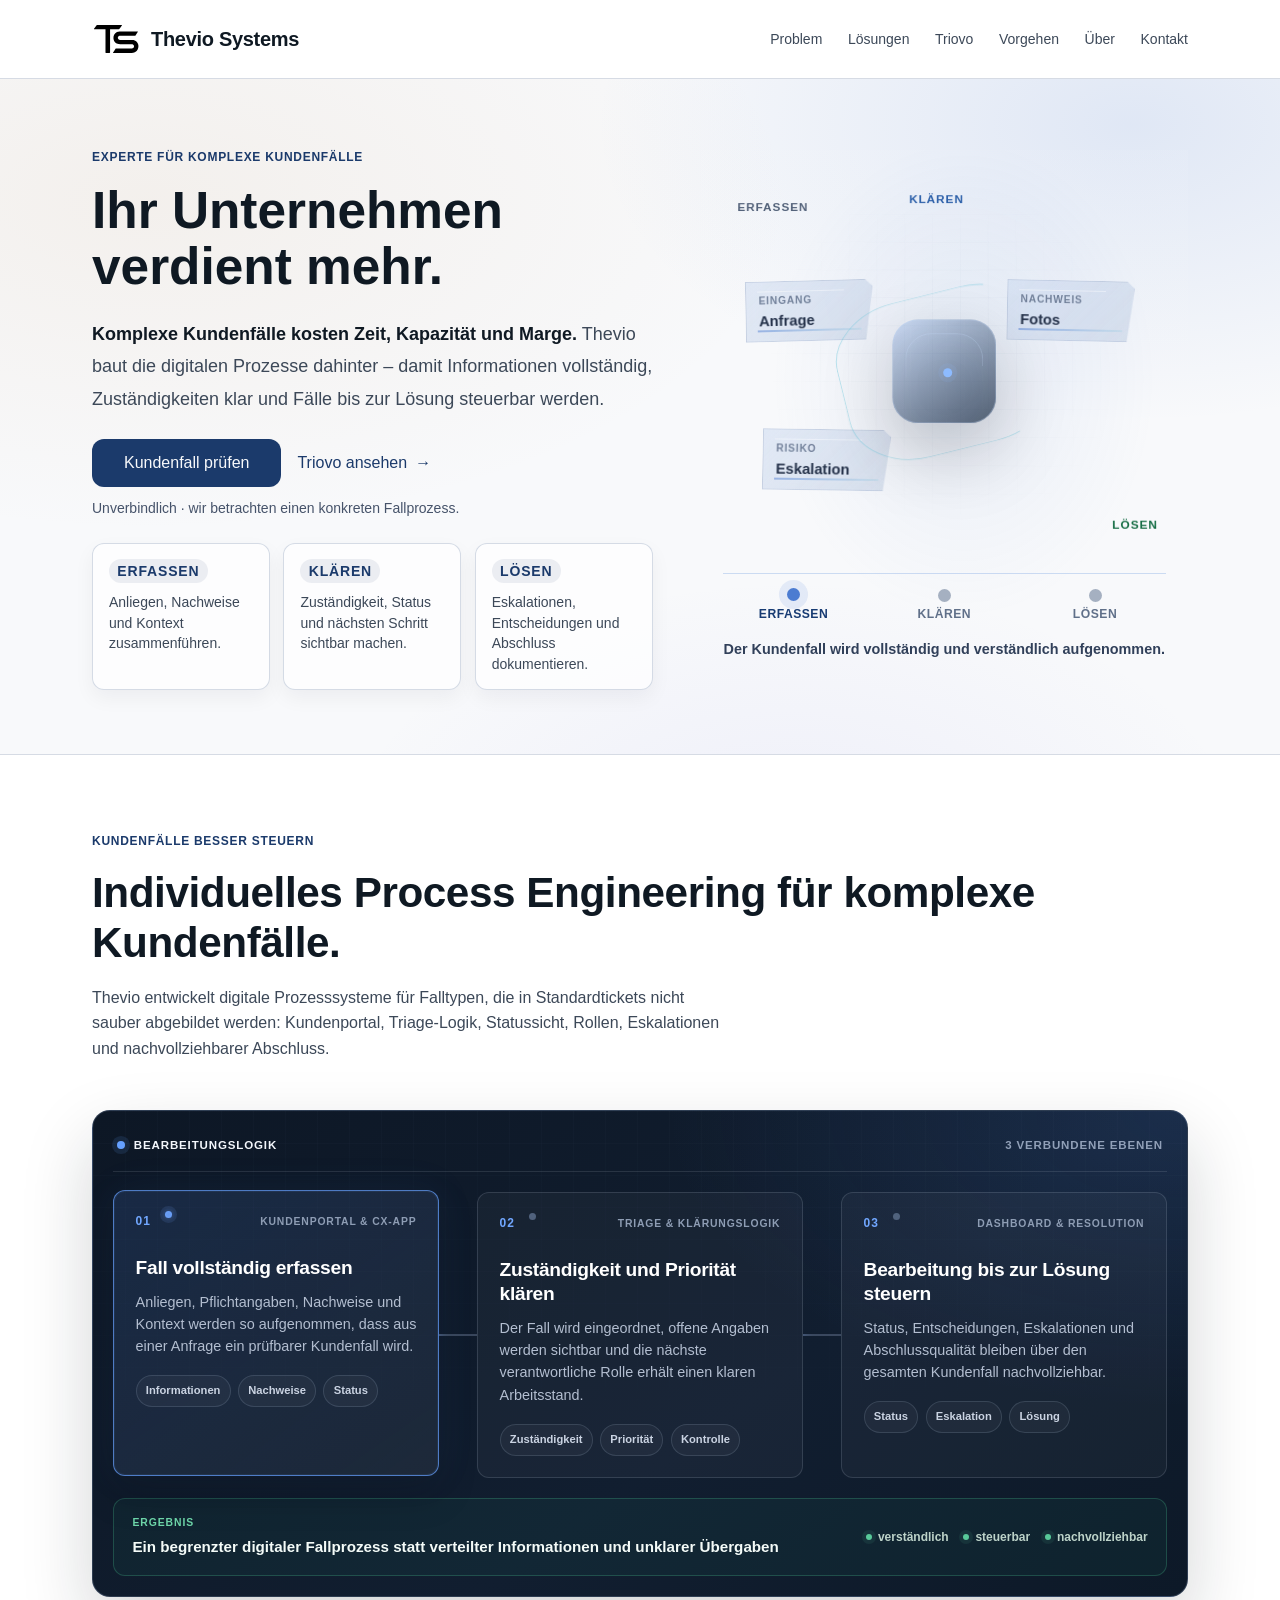
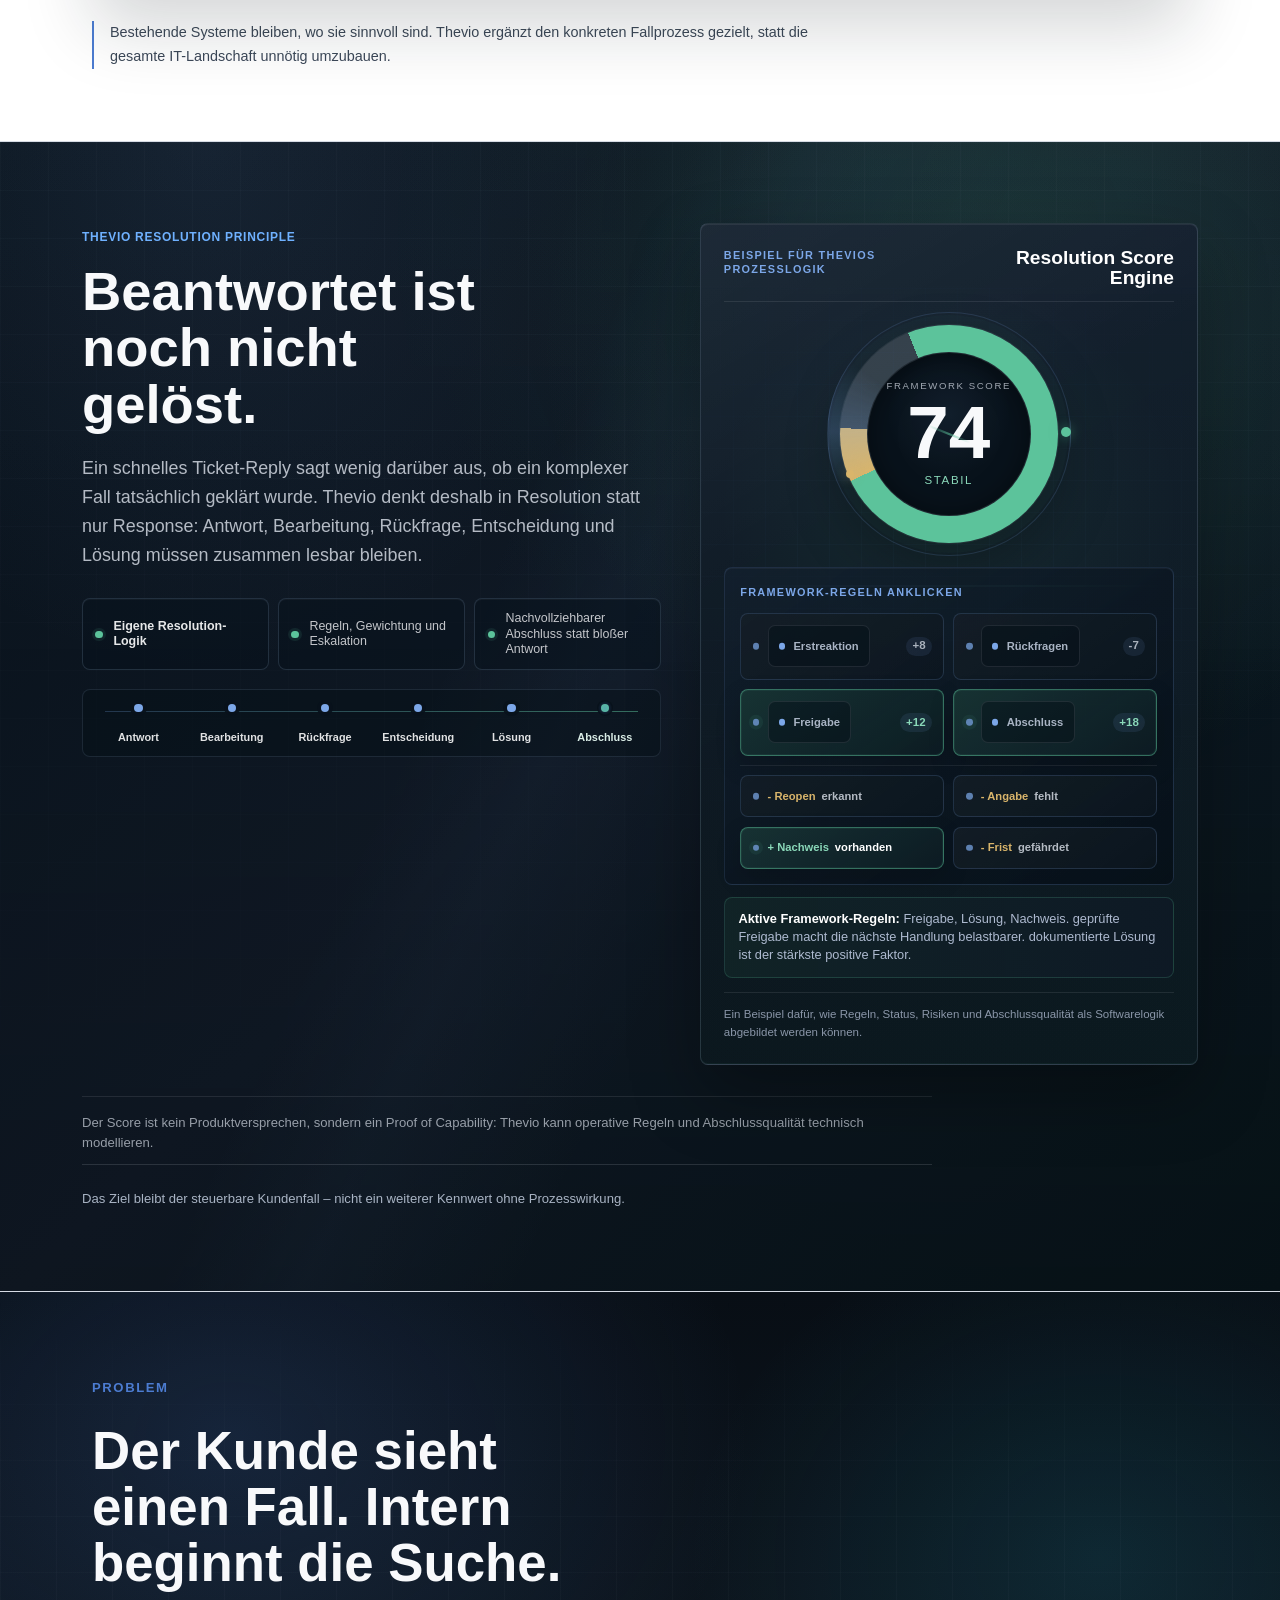
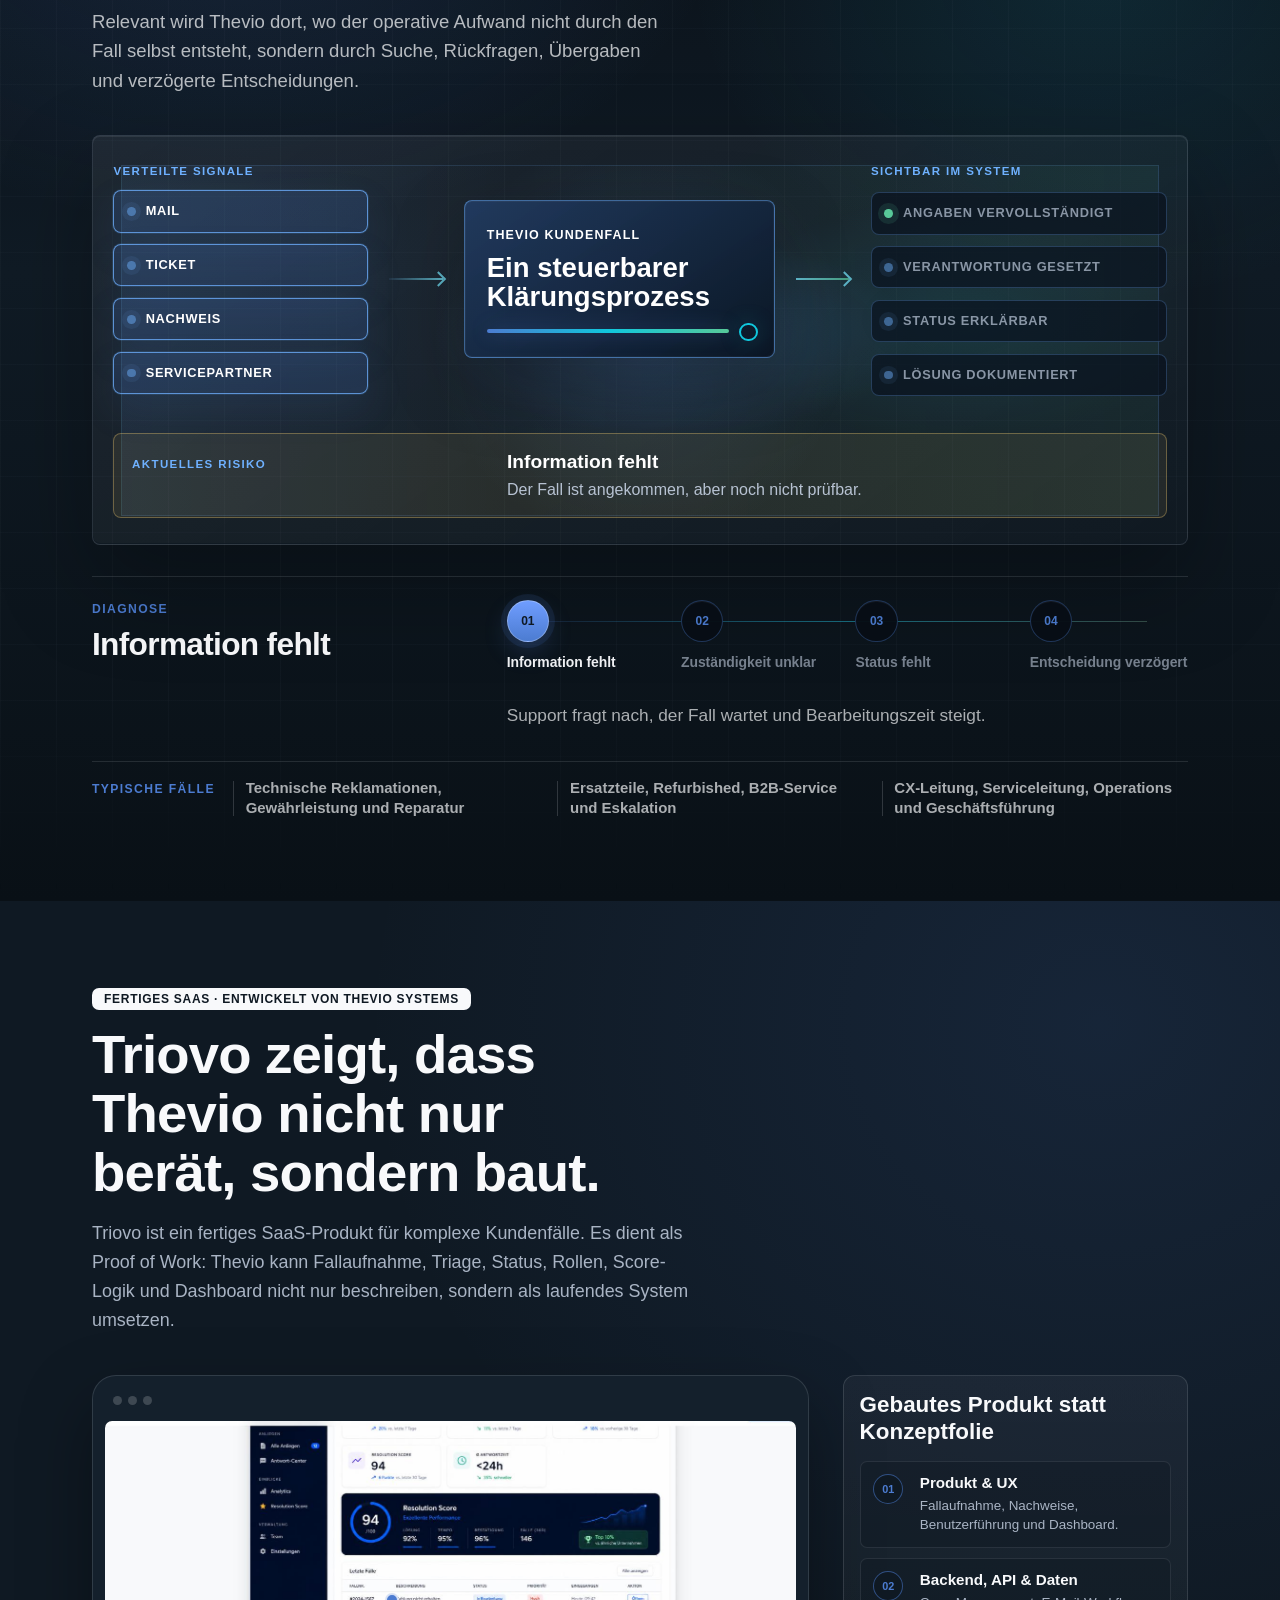
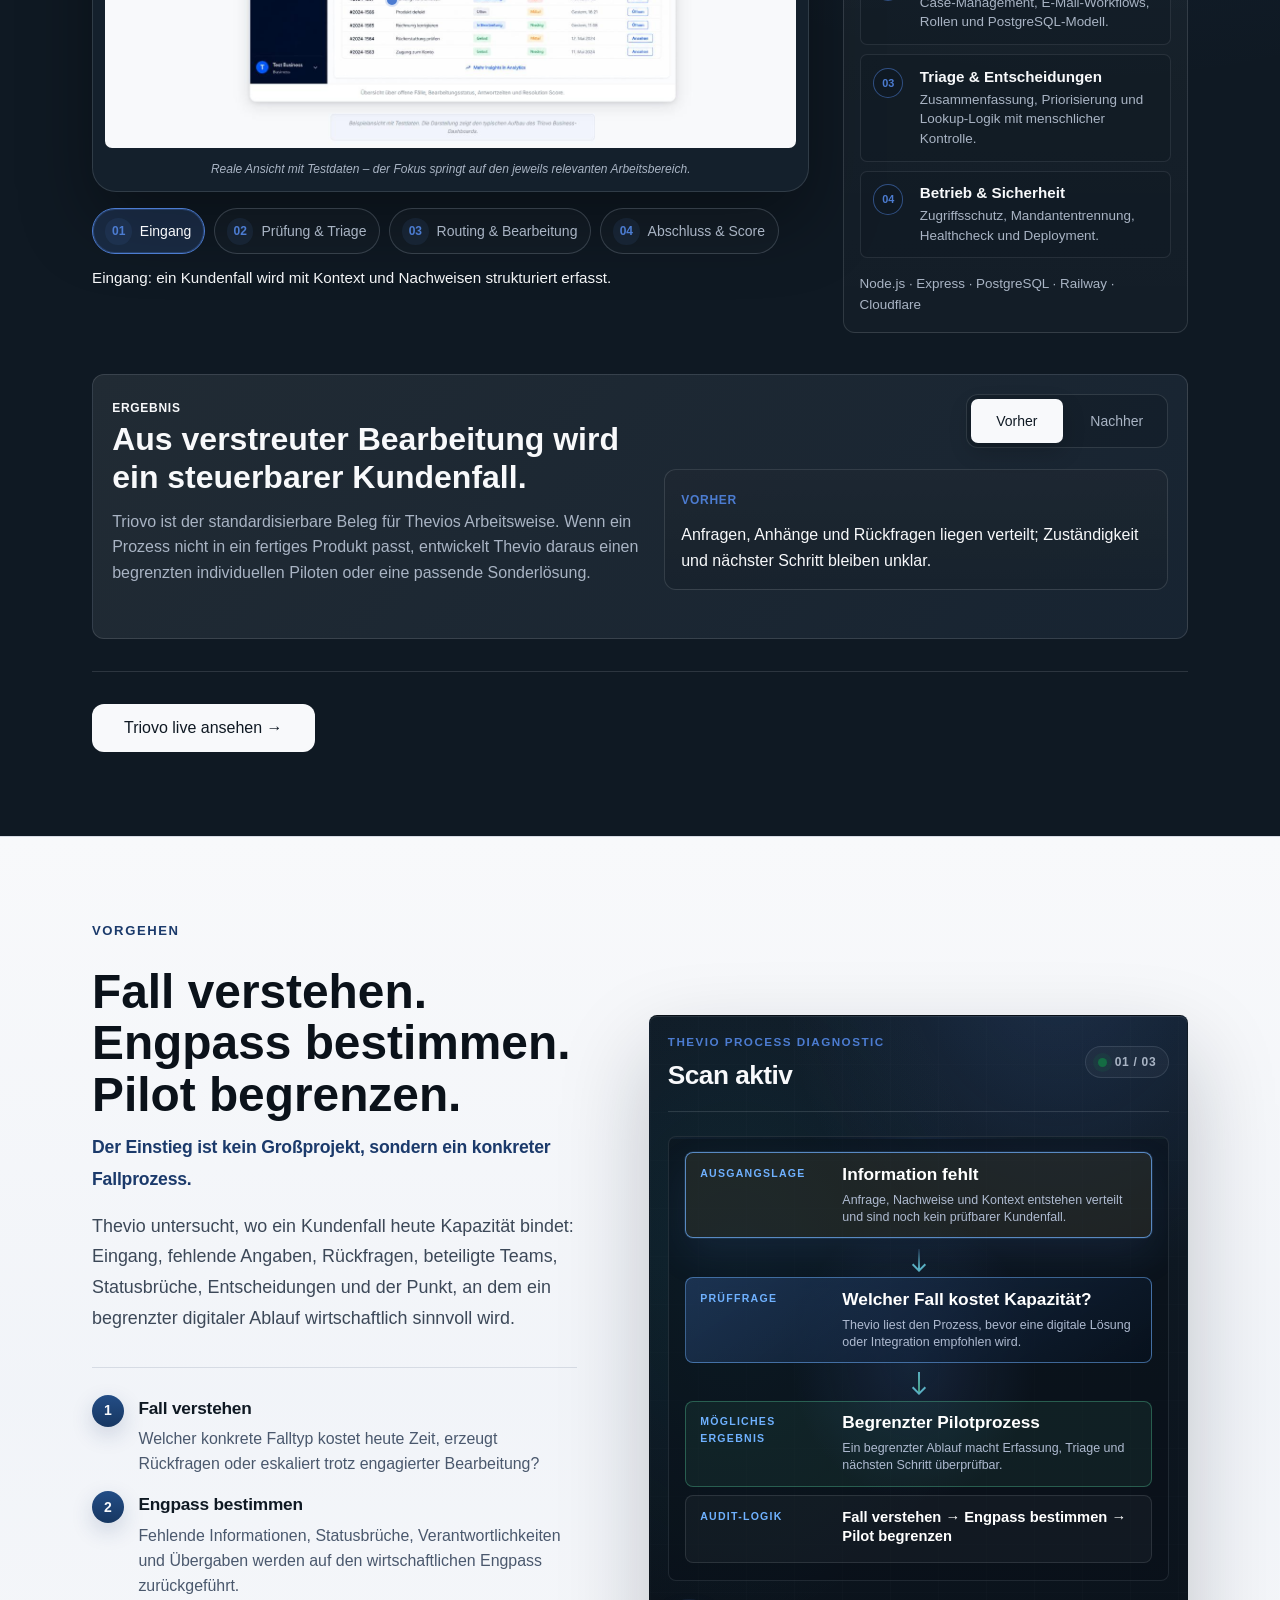
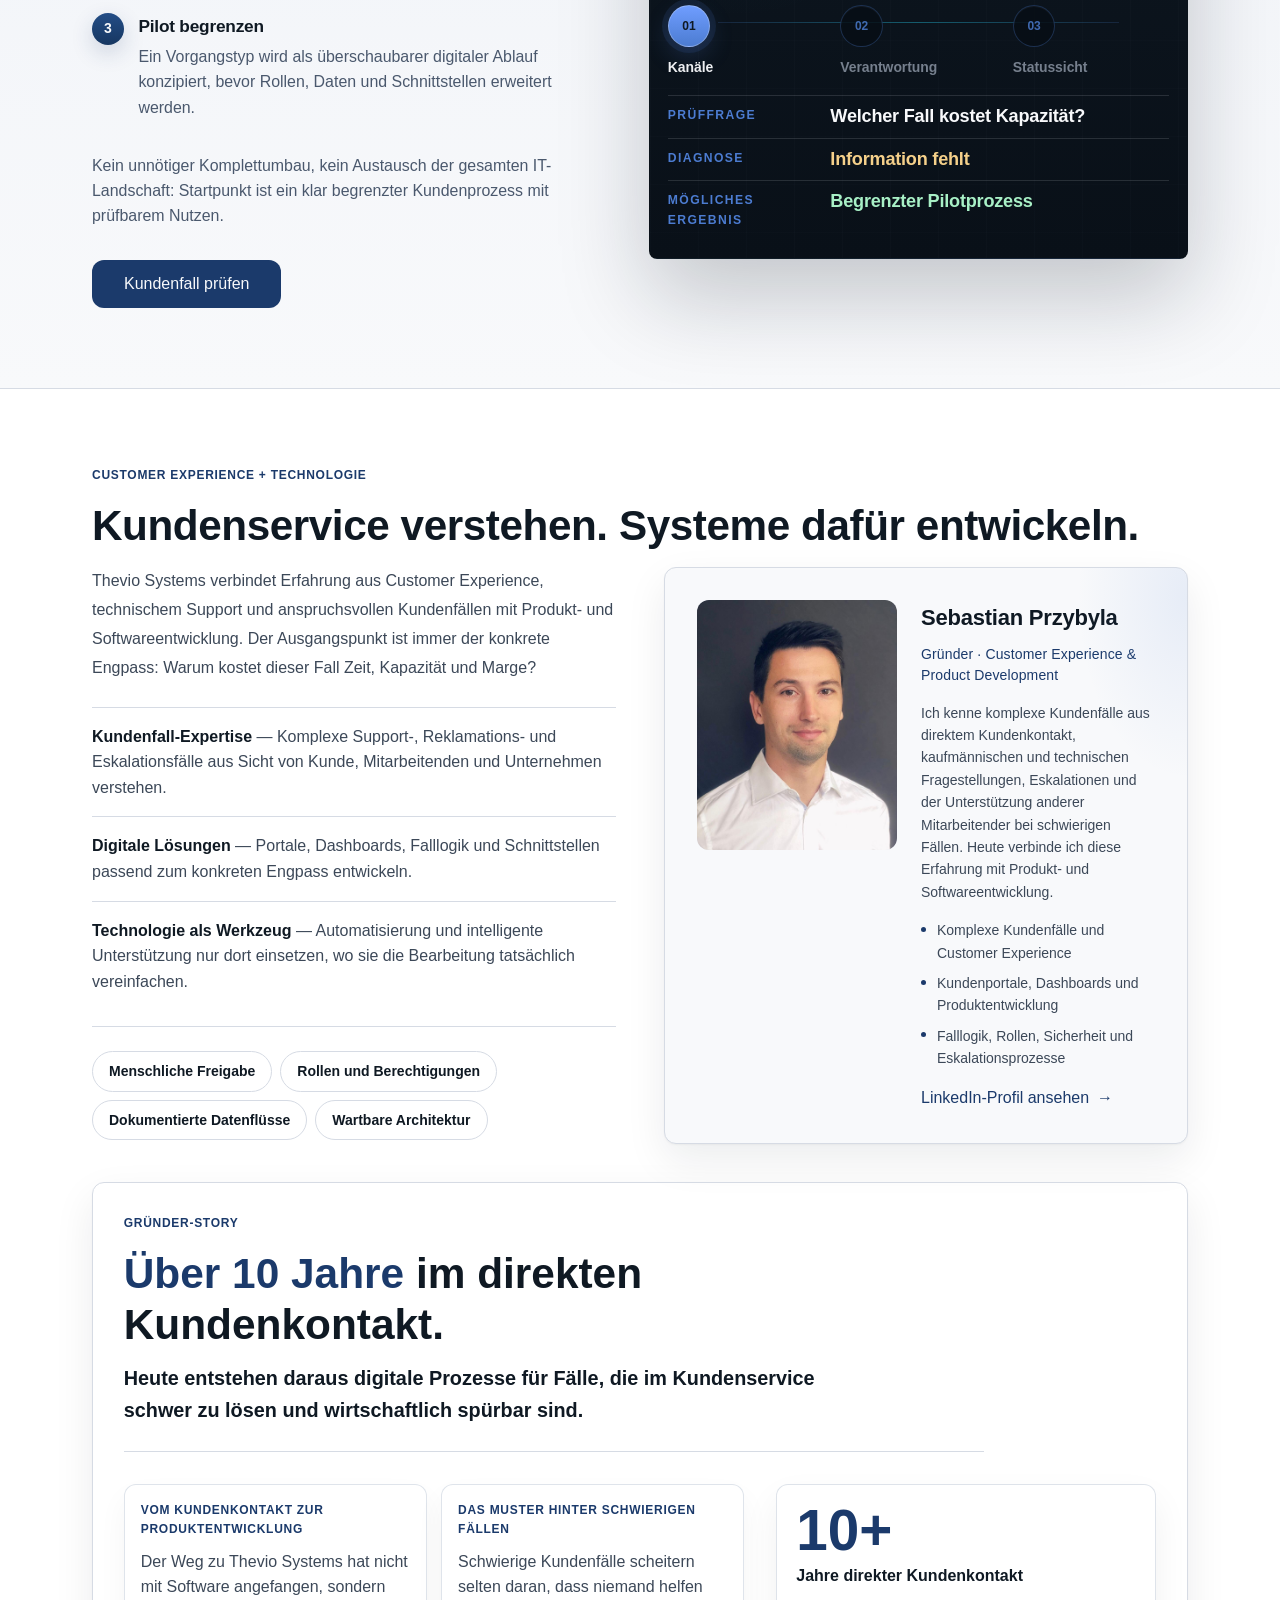
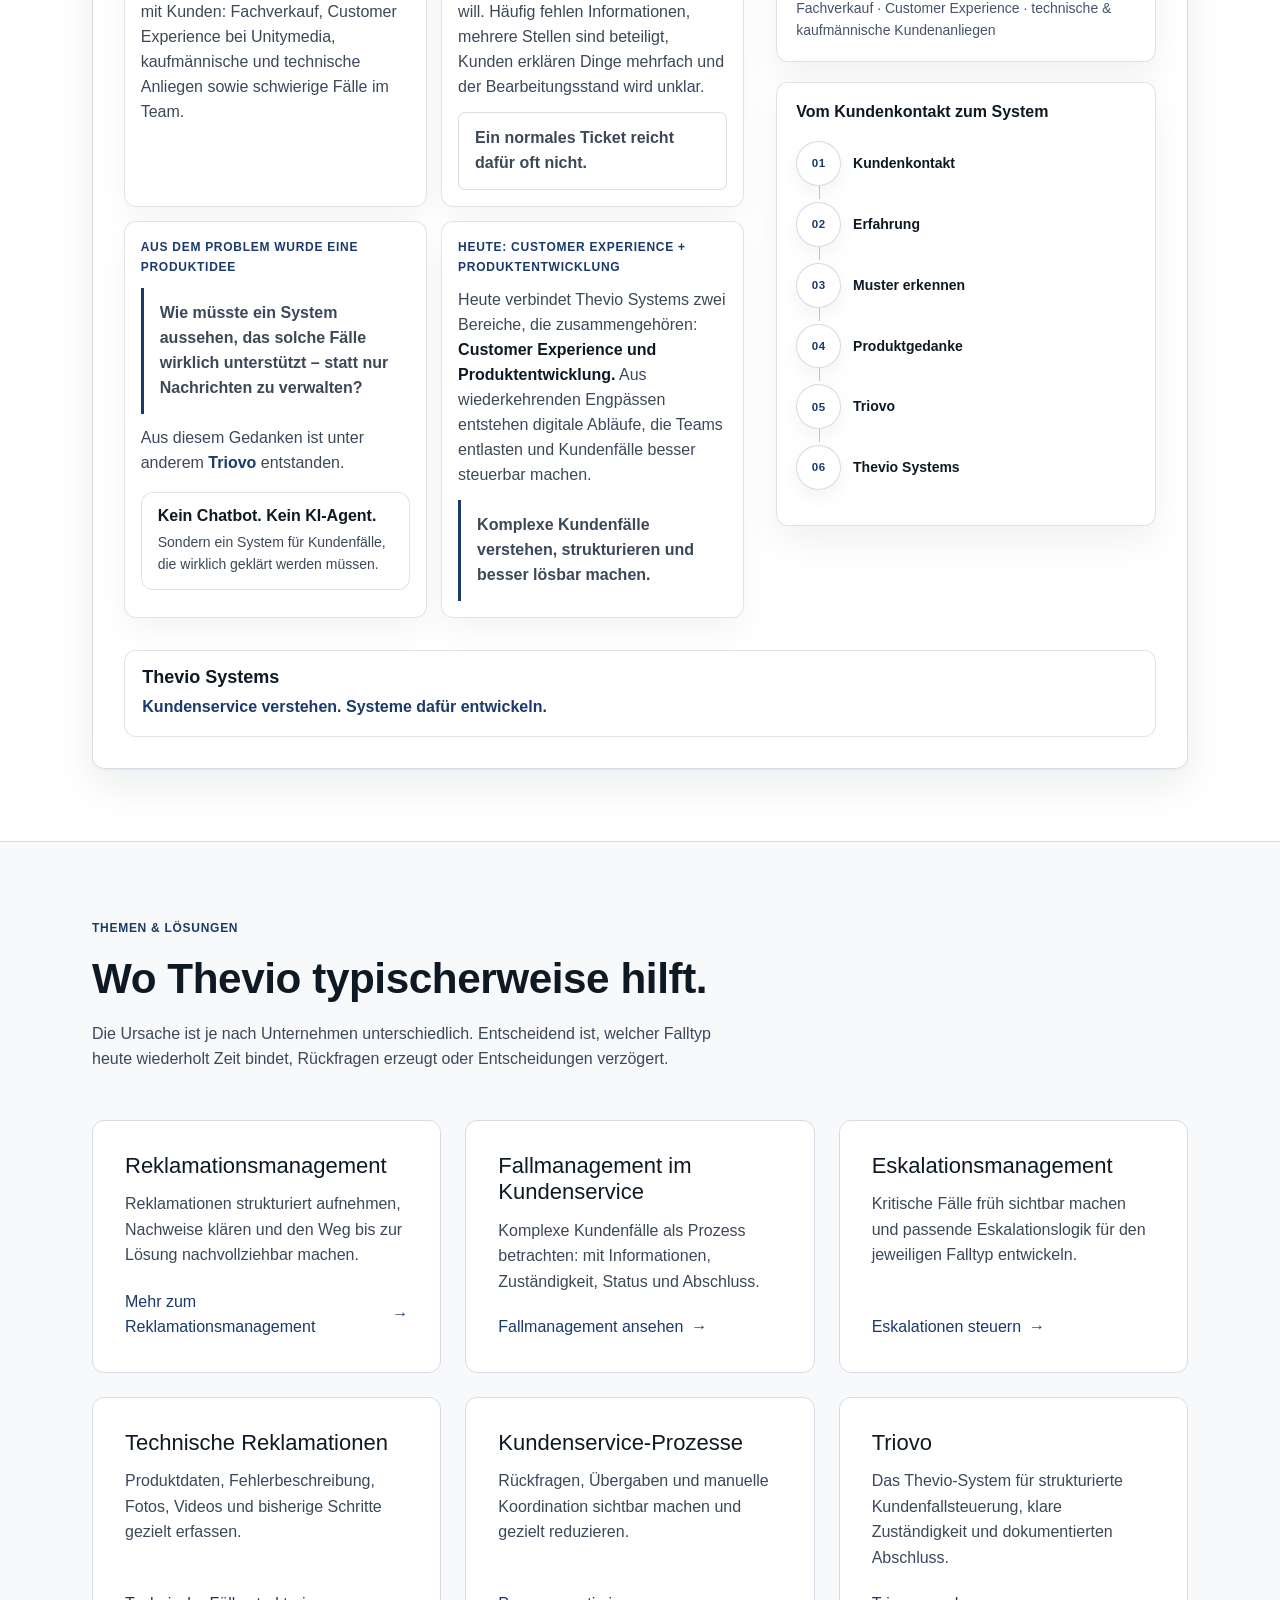
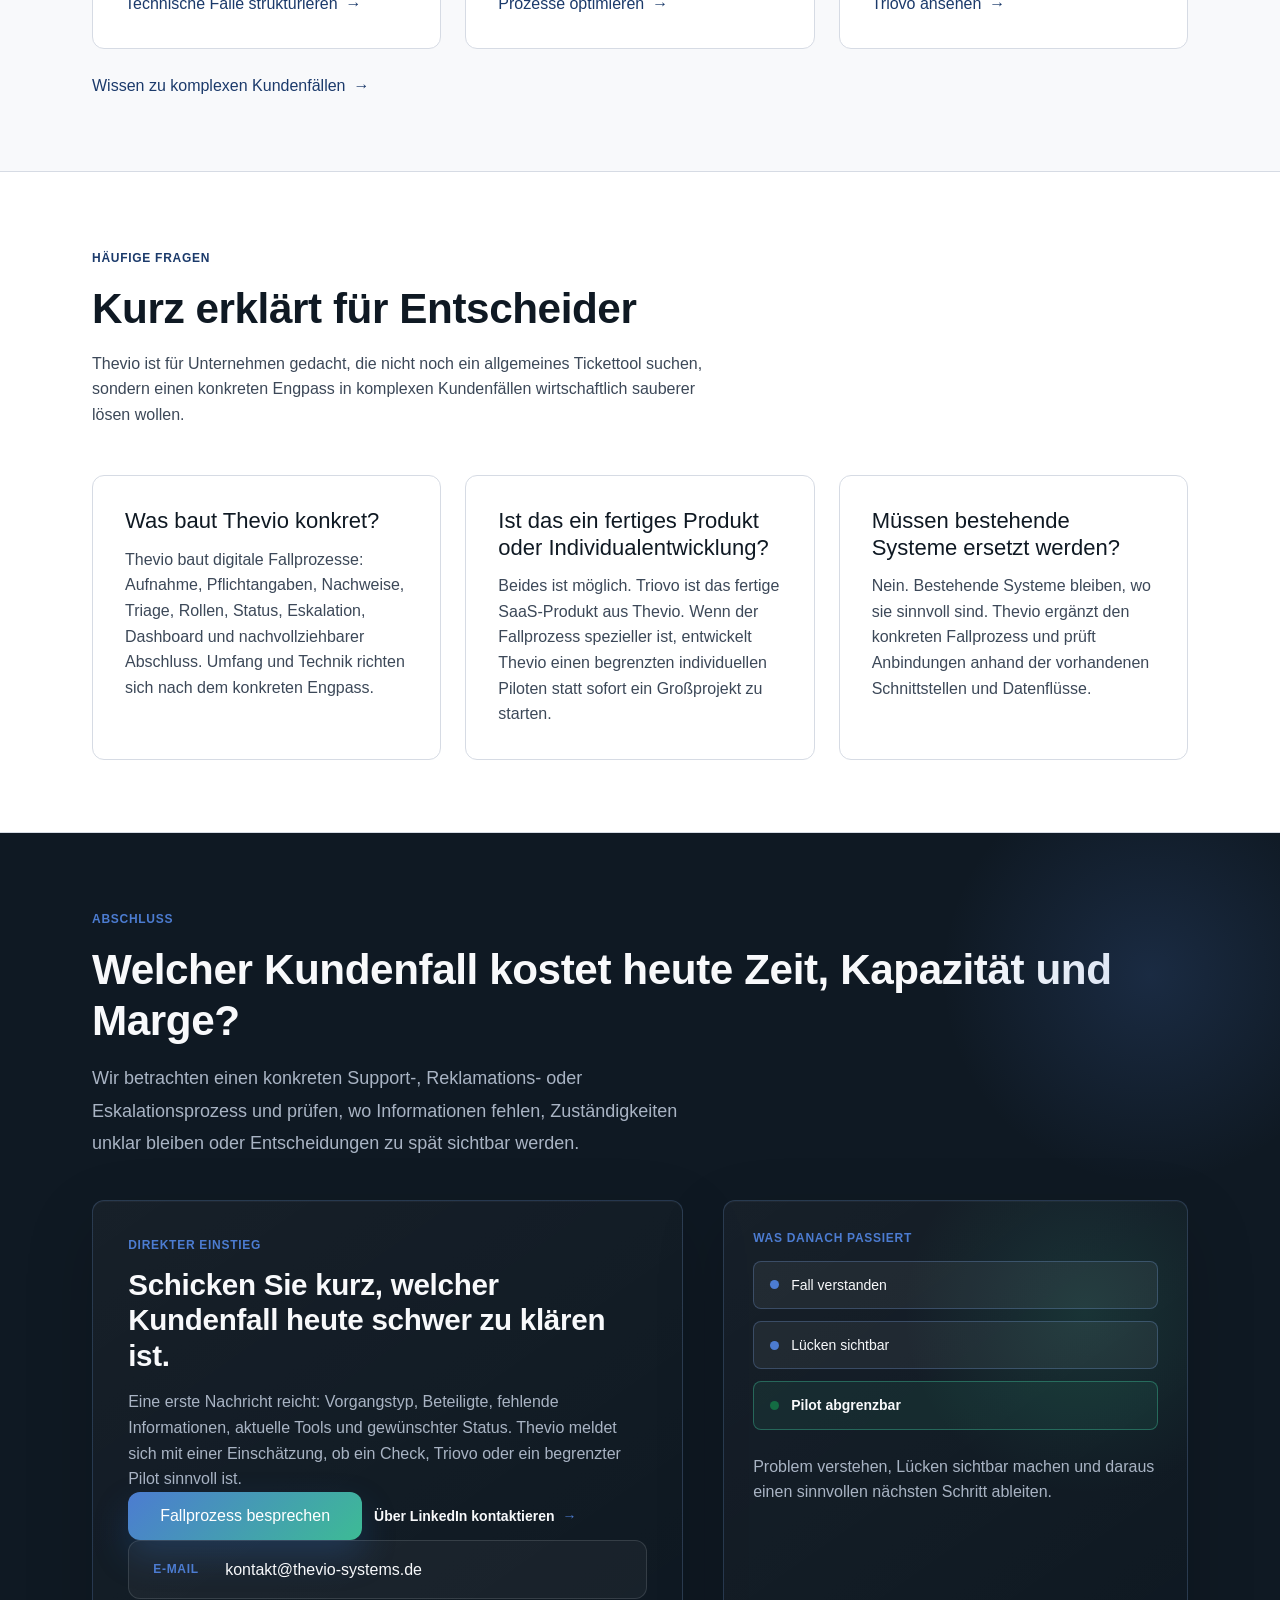
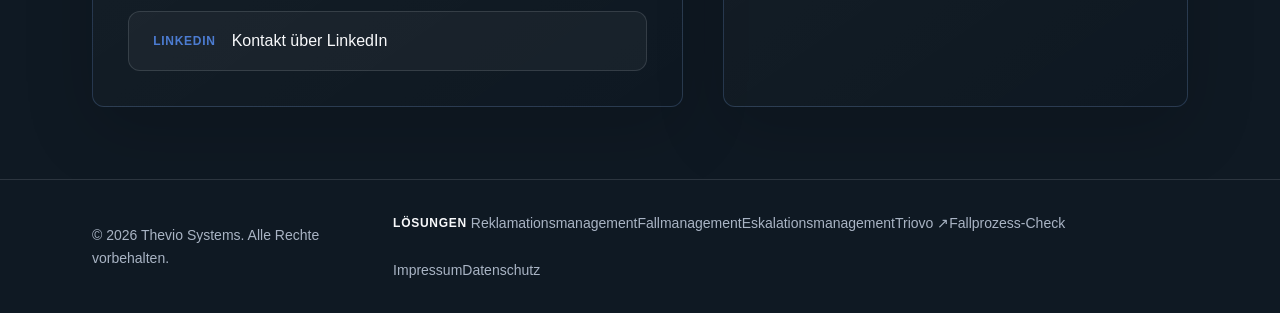
==== commit 9b89e6f5: "Polish homepage readability" ====
--- a/index.html
+++ b/index.html
@@ -665,6 +665,16 @@
 <p>Produktdaten, Fehlerbeschreibung, Fotos, Videos und bisherige Schritte gezielt erfassen.</p>
 <a href="technische-reklamationen.html" class="link-arrow">Technische Fälle strukturieren</a>
 </article>
+<article class="card topic-card" role="listitem">
+<h3>Kundenservice-Prozesse</h3>
+<p>Rückfragen, Übergaben und manuelle Koordination sichtbar machen und gezielt reduzieren.</p>
+<a href="kundenservice-prozesse-optimieren.html" class="link-arrow">Prozesse optimieren</a>
+</article>
+<article class="card topic-card" role="listitem">
+<h3>Triovo</h3>
+<p>Das Thevio-System für strukturierte Kundenfallsteuerung, klare Zuständigkeit und dokumentierten Abschluss.</p>
+<a href="triovo.html" class="link-arrow">Triovo ansehen</a>
+</article>
 </div>
 <p class="card-link-gap"><a href="wissen/" class="link-arrow">Wissen zu komplexen Kundenfällen</a></p>
 </div>
--- a/assets/css/main.css
+++ b/assets/css/main.css
@@ -8925,3 +8925,130 @@
           min-height: 38px;
     }
 }
+
+/* Readability pass for compact homepage elements */
+.hero-offer-list {
+    gap: 0.85rem;
+}
+
+.hero-offer-list li {
+    min-height: auto;
+    gap: 0.6rem;
+    padding: 0.95rem 1rem;
+}
+
+.hero-offer-list strong {
+    display: inline-flex;
+    align-items: center;
+    width: max-content;
+    max-width: 100%;
+    padding: 0.24rem 0.52rem;
+    border-radius: 999px;
+    background: rgba(27, 58, 107, 0.08);
+    line-height: 1.15;
+}
+
+.hero-offer-list span {
+    line-height: 1.46;
+}
+
+.founder-story {
+    background:
+          linear-gradient(180deg, rgba(255,255,255,0.96), rgba(244,248,252,0.88)),
+          var(--color-surface);
+}
+
+.founder-story-lead {
+    max-width: 860px;
+}
+
+.founder-story-main {
+    gap: 0.9rem;
+}
+
+.founder-story-step {
+    padding: 1rem;
+    border: 1px solid rgba(30, 64, 115, 0.14);
+    border-radius: var(--border-radius);
+    background: rgba(255,255,255,0.78);
+    box-shadow: 0 14px 30px rgba(15, 25, 35, 0.045);
+}
+
+.founder-story-step:last-child {
+    border-bottom: 1px solid rgba(30, 64, 115, 0.14);
+}
+
+.founder-story-step-label {
+    margin-bottom: 0.7rem;
+}
+
+.founder-story-note,
+.founder-story-question,
+.founder-story-closing,
+.founder-story-proof {
+    background: rgba(255,255,255,0.78);
+}
+
+.founder-story-kpi,
+.founder-story-journey {
+    background: rgba(255,255,255,0.9);
+    box-shadow: 0 16px 36px rgba(15, 25, 35, 0.06);
+}
+
+.founder-story-path li {
+    min-height: 46px;
+}
+
+.founder-story-signature {
+    max-width: none;
+    padding: 1rem 1.1rem;
+    border: 1px solid rgba(30, 64, 115, 0.14);
+    border-radius: var(--border-radius);
+    background: rgba(255,255,255,0.82);
+}
+
+#themen .cards-grid {
+    align-items: stretch;
+}
+
+#themen .topic-card {
+    min-height: 232px;
+}
+
+@media (min-width: 720px) {
+    .hero-offer-list li {
+          min-height: 118px;
+    }
+}
+
+@media (min-width: 1180px) {
+    .hero-offer-list {
+          max-width: 760px;
+    }
+
+    .hero-offer-list li {
+          min-height: 112px;
+    }
+
+    .founder-story-main {
+          gap: 0.9rem;
+    }
+
+    .founder-story-step,
+    .founder-story-step:nth-child(odd),
+    .founder-story-step:nth-child(even) {
+          padding: 1rem;
+          border: 1px solid rgba(30, 64, 115, 0.14);
+    }
+}
+
+@media (max-width: 719px) {
+    .hero-offer-list li {
+          grid-template-columns: auto minmax(0, 1fr);
+          align-items: start;
+    }
+
+    .hero-offer-list strong {
+          margin-top: 0.05rem;
+    }
+}
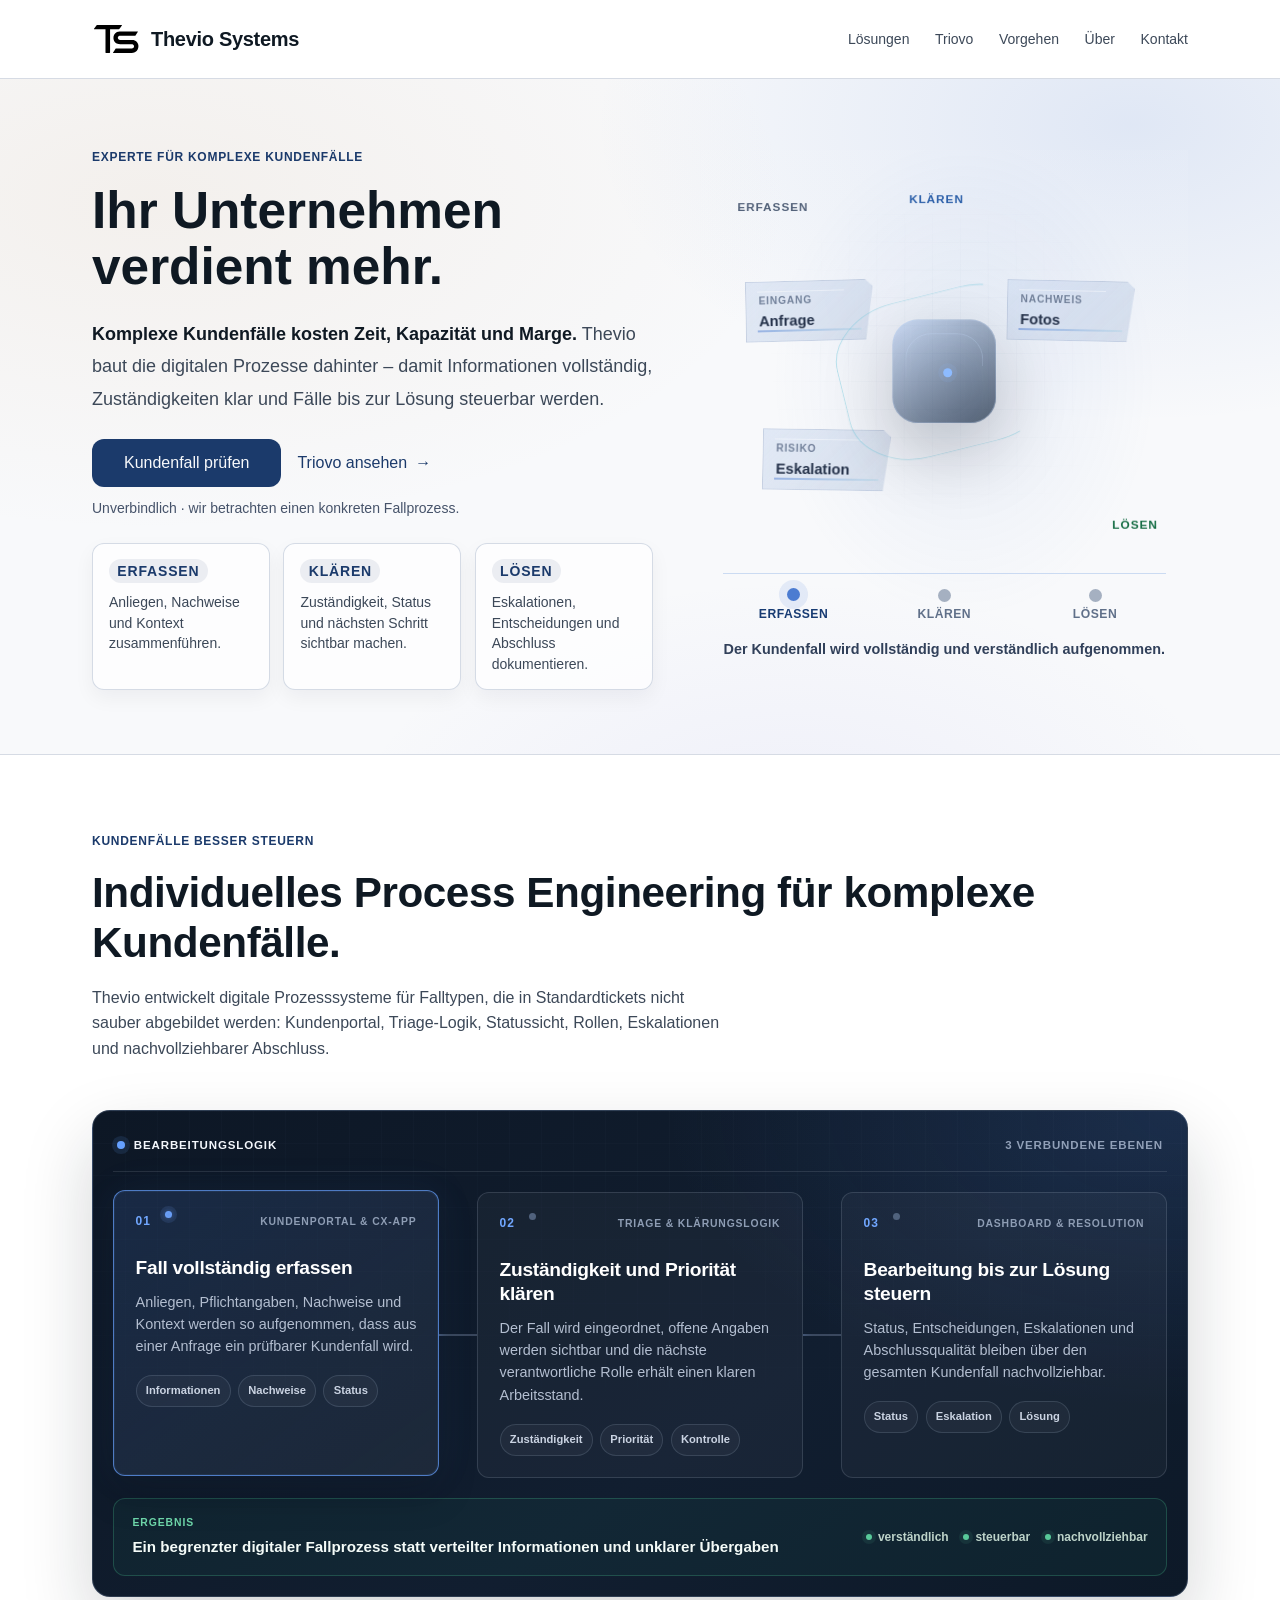
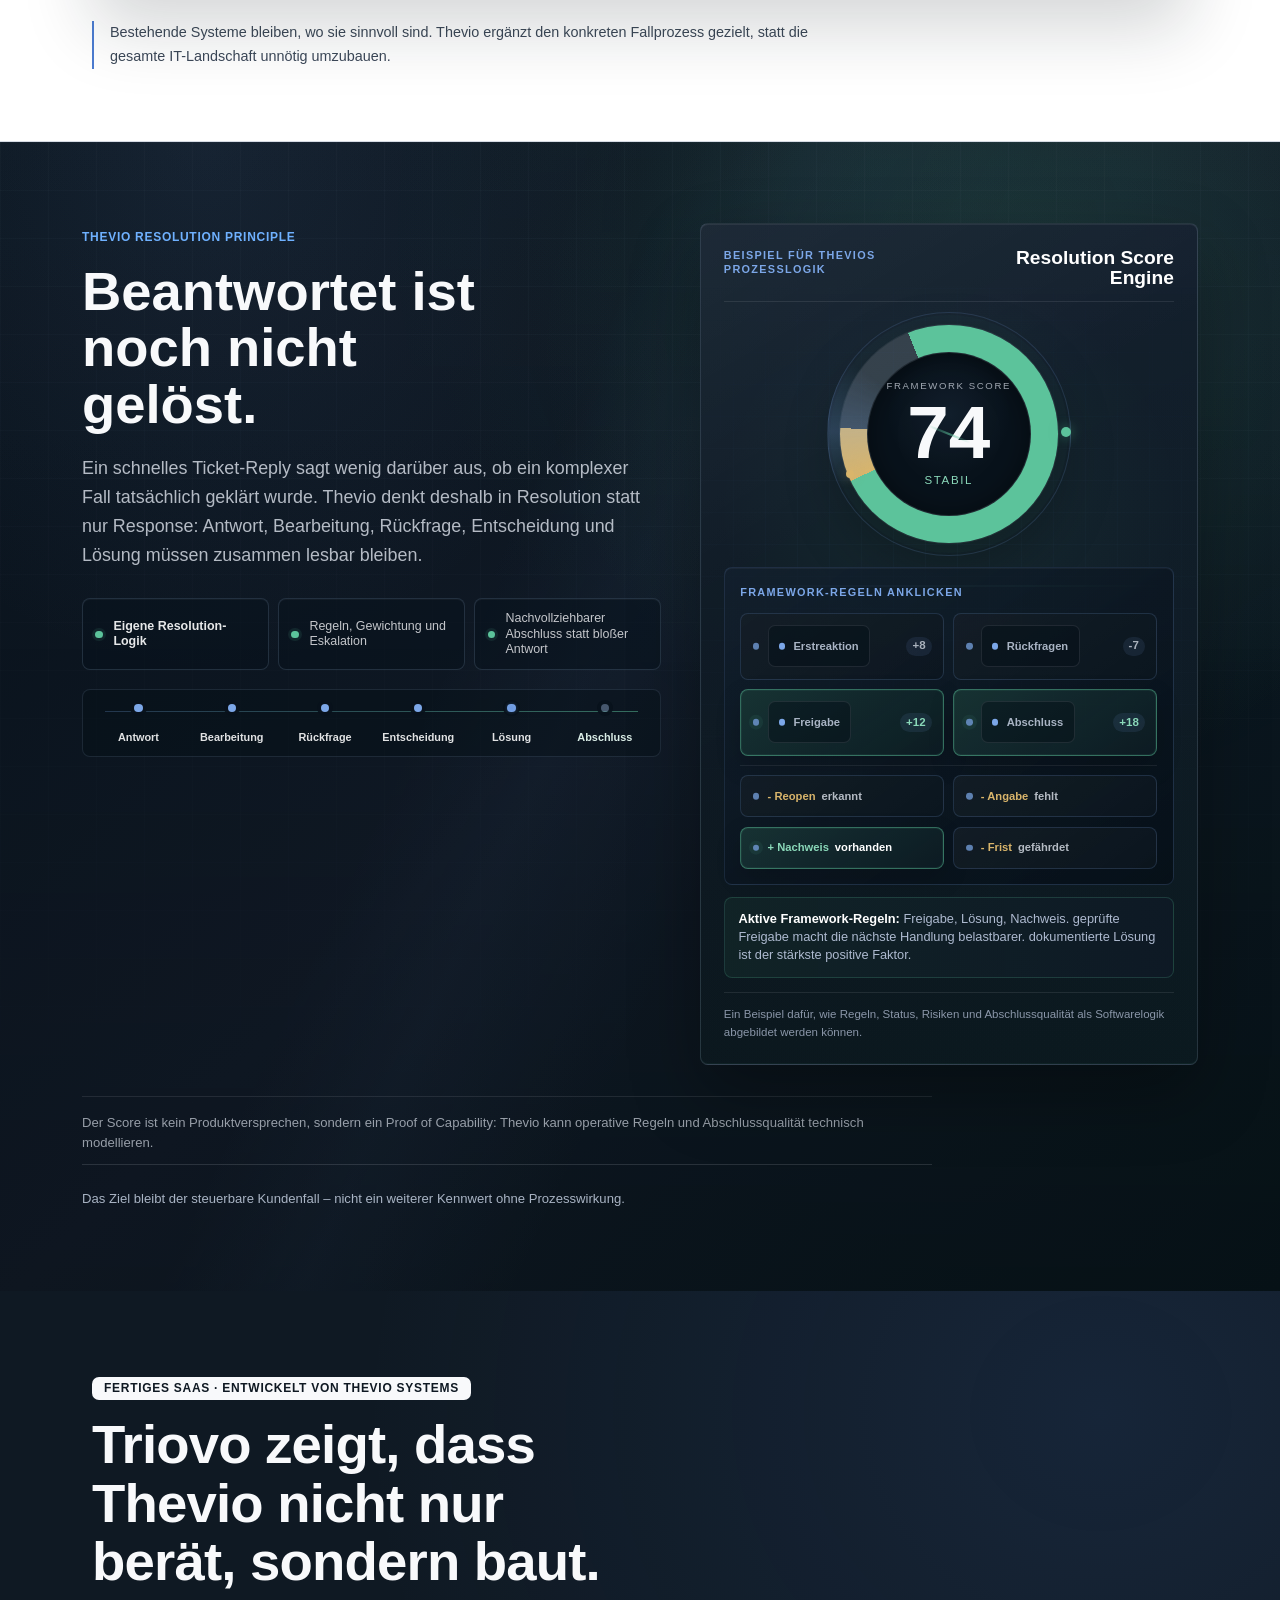
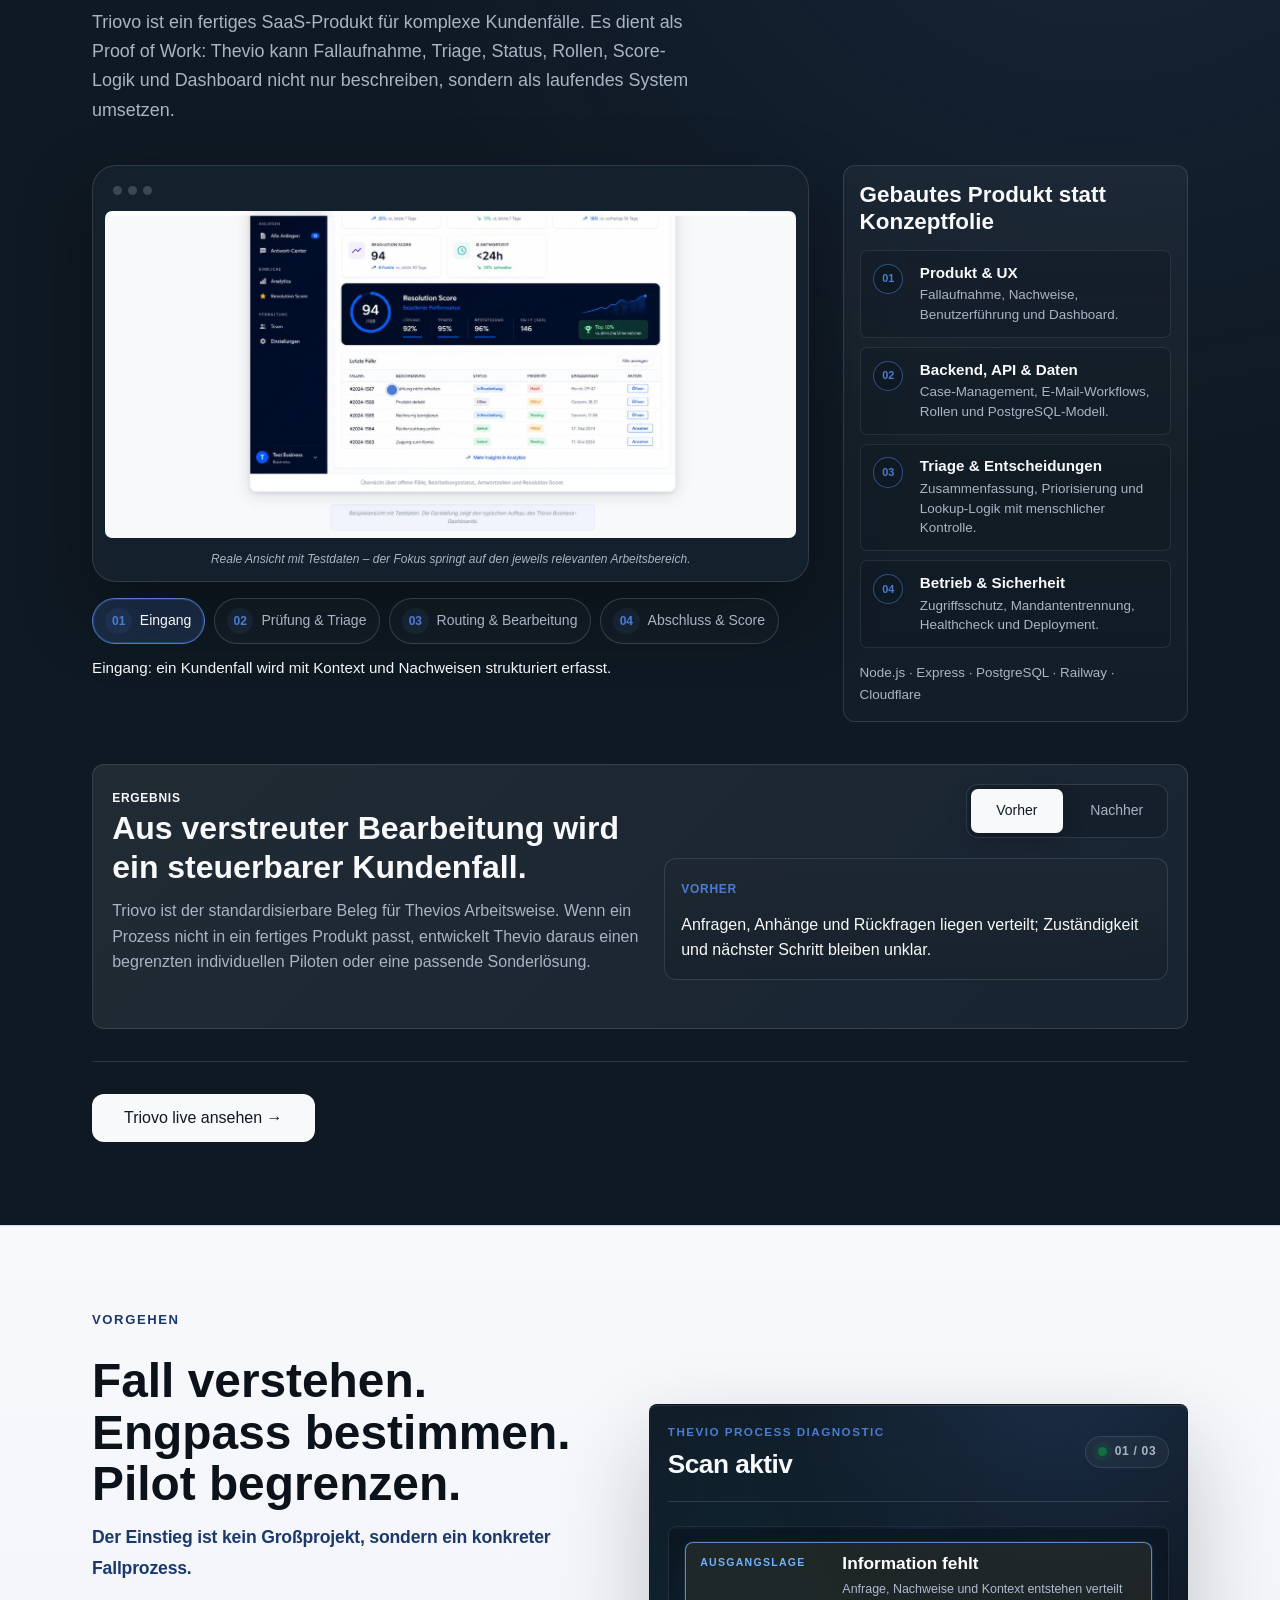
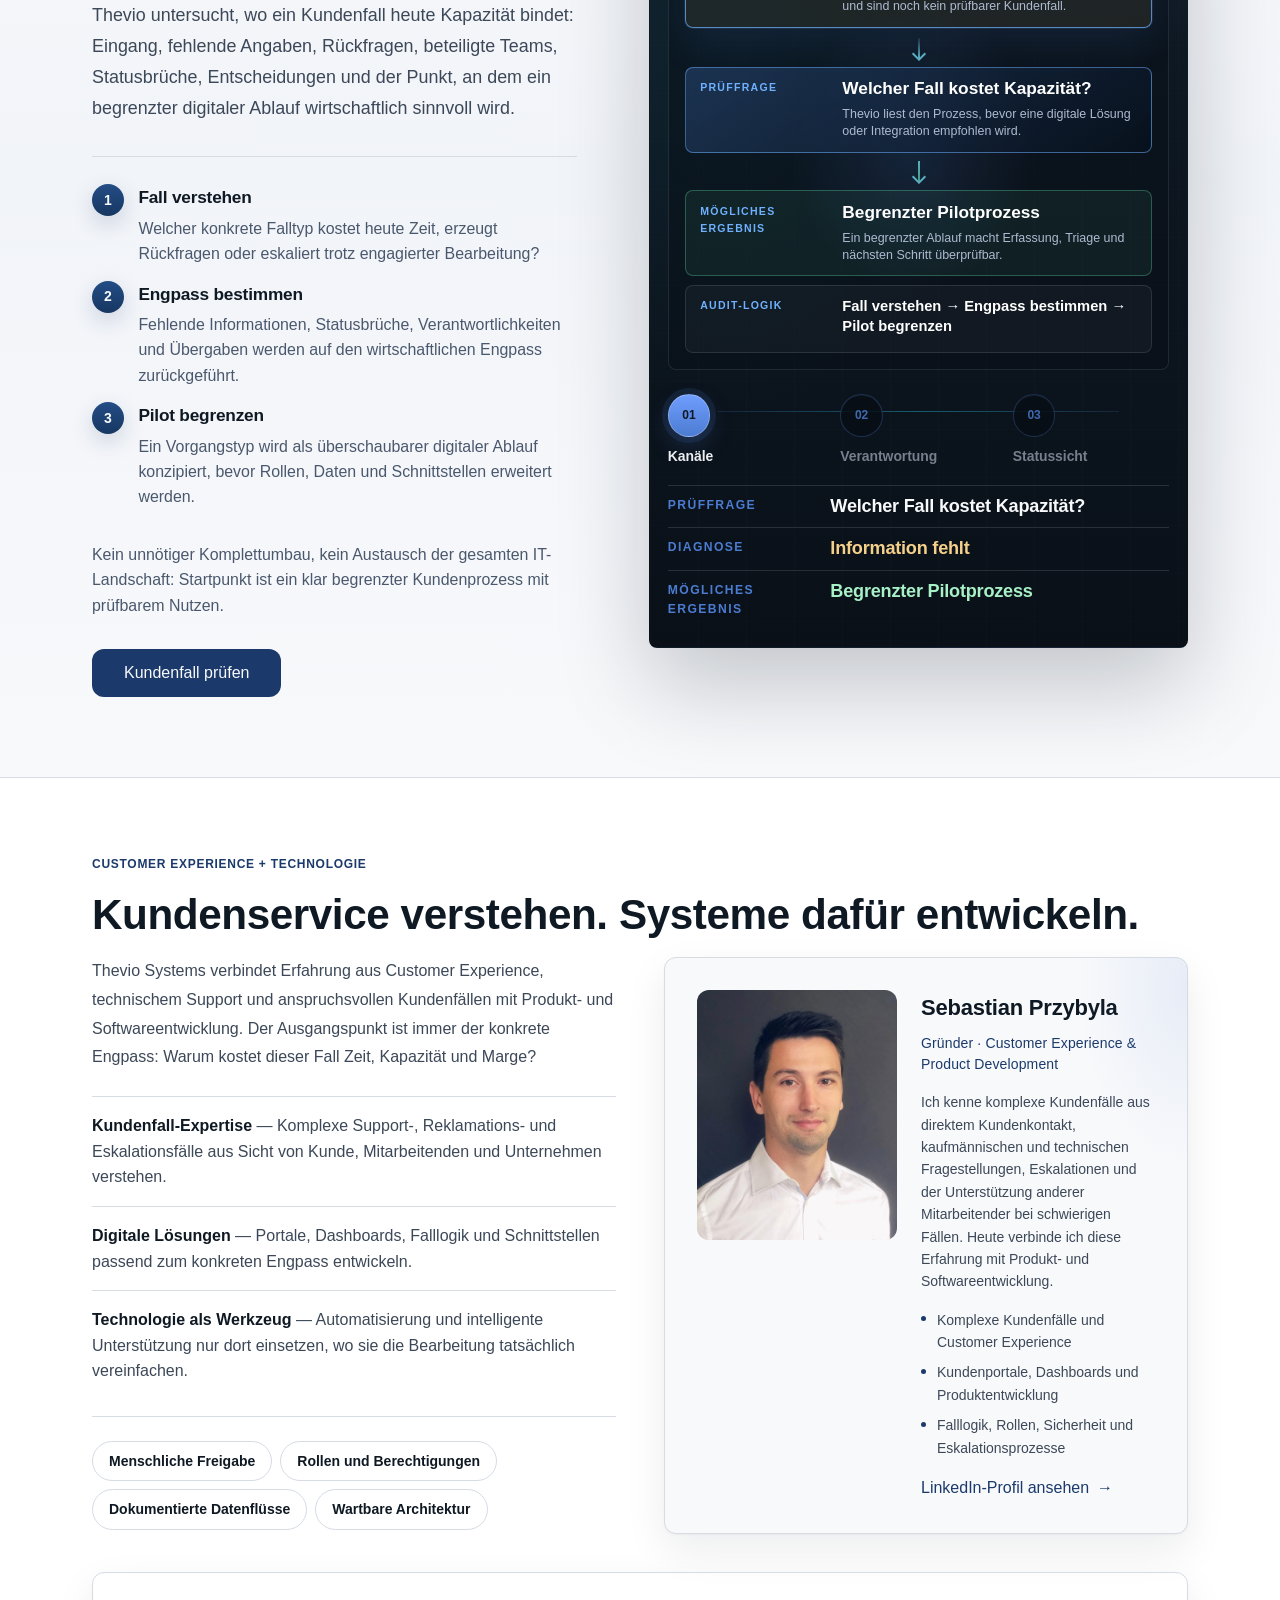
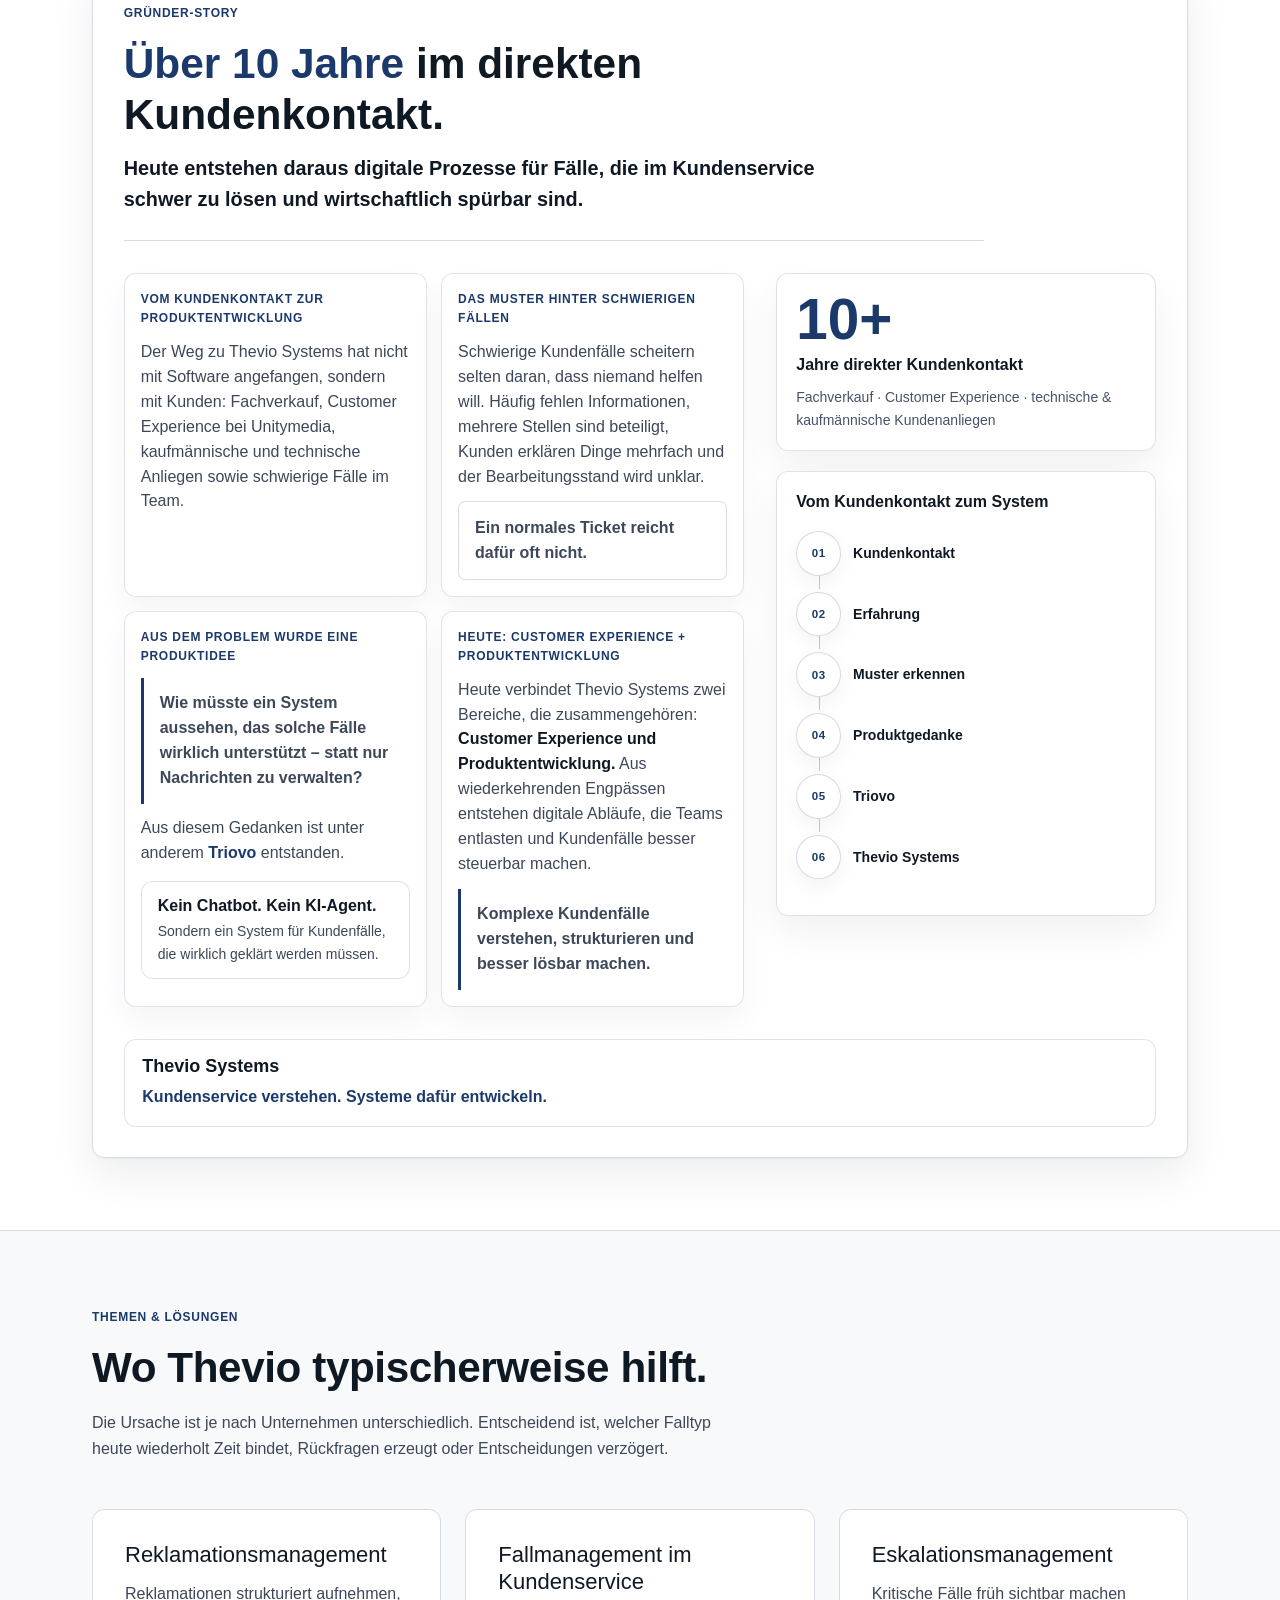
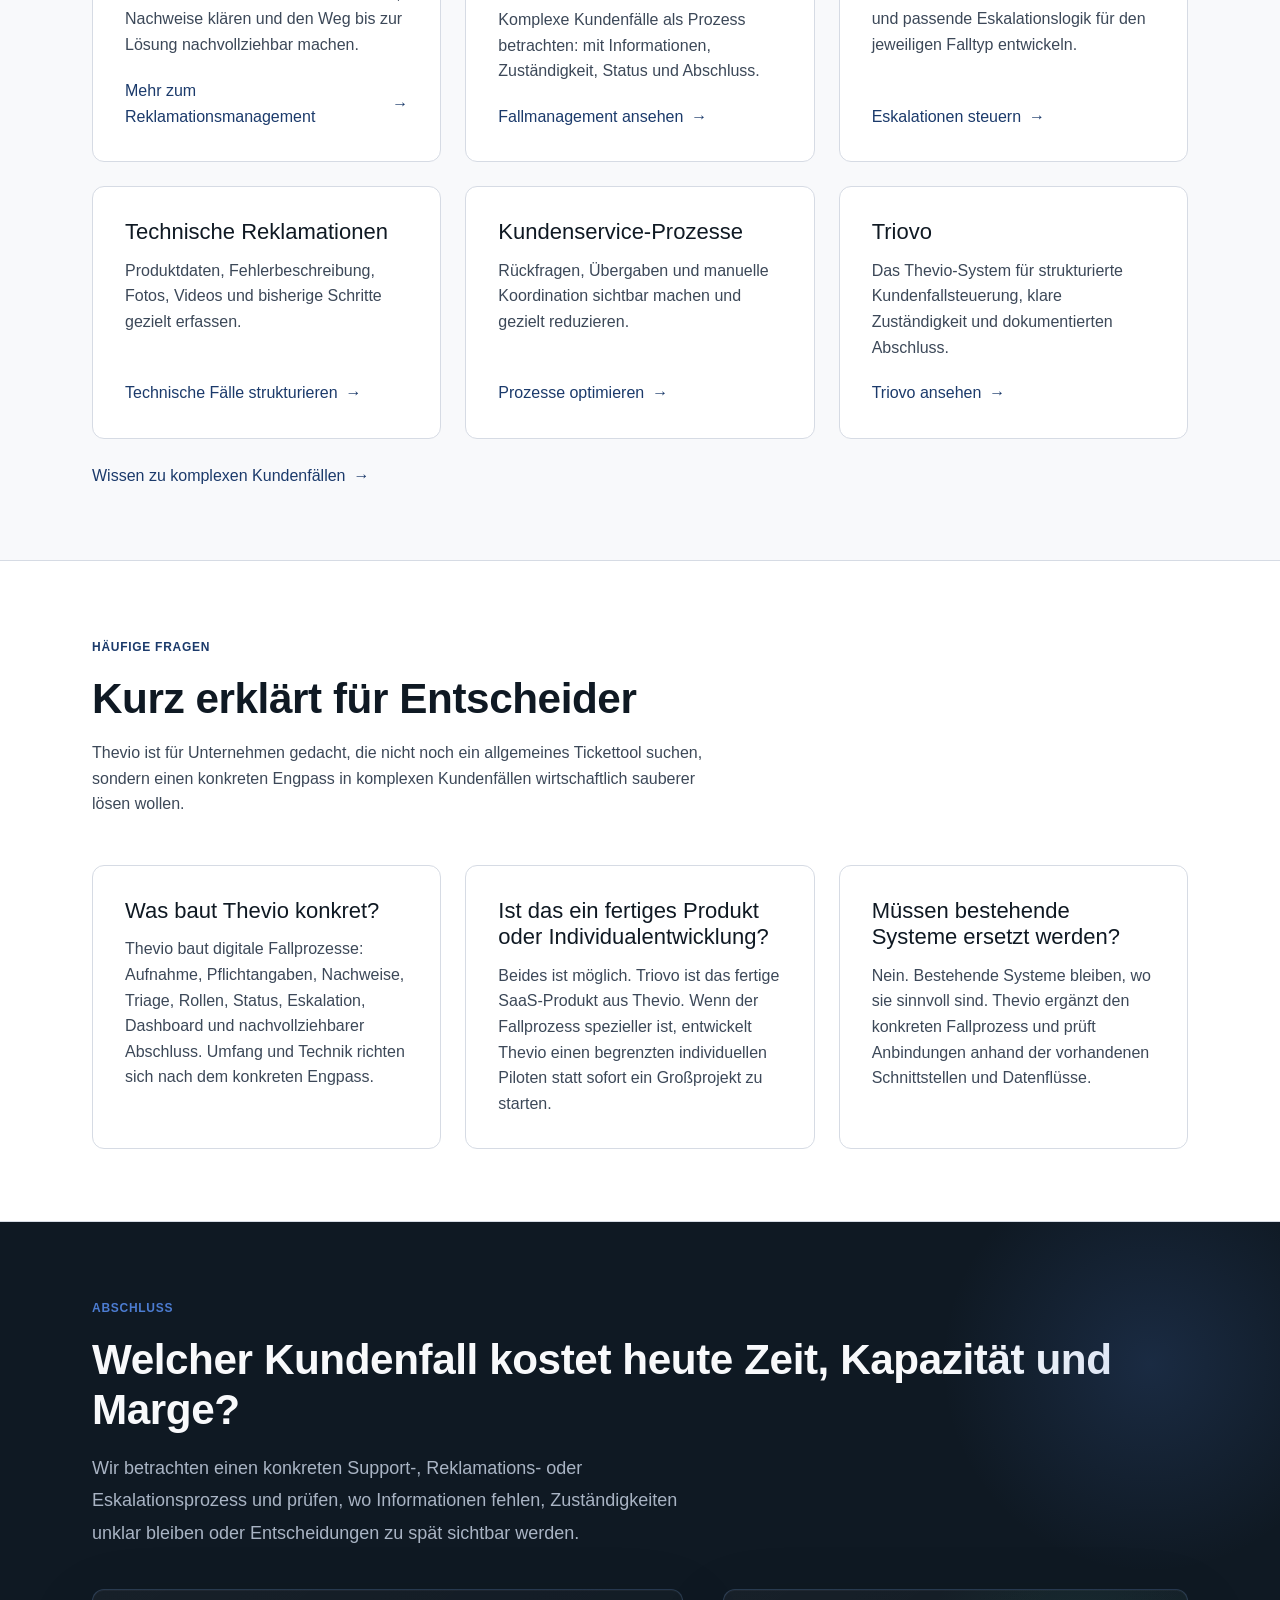
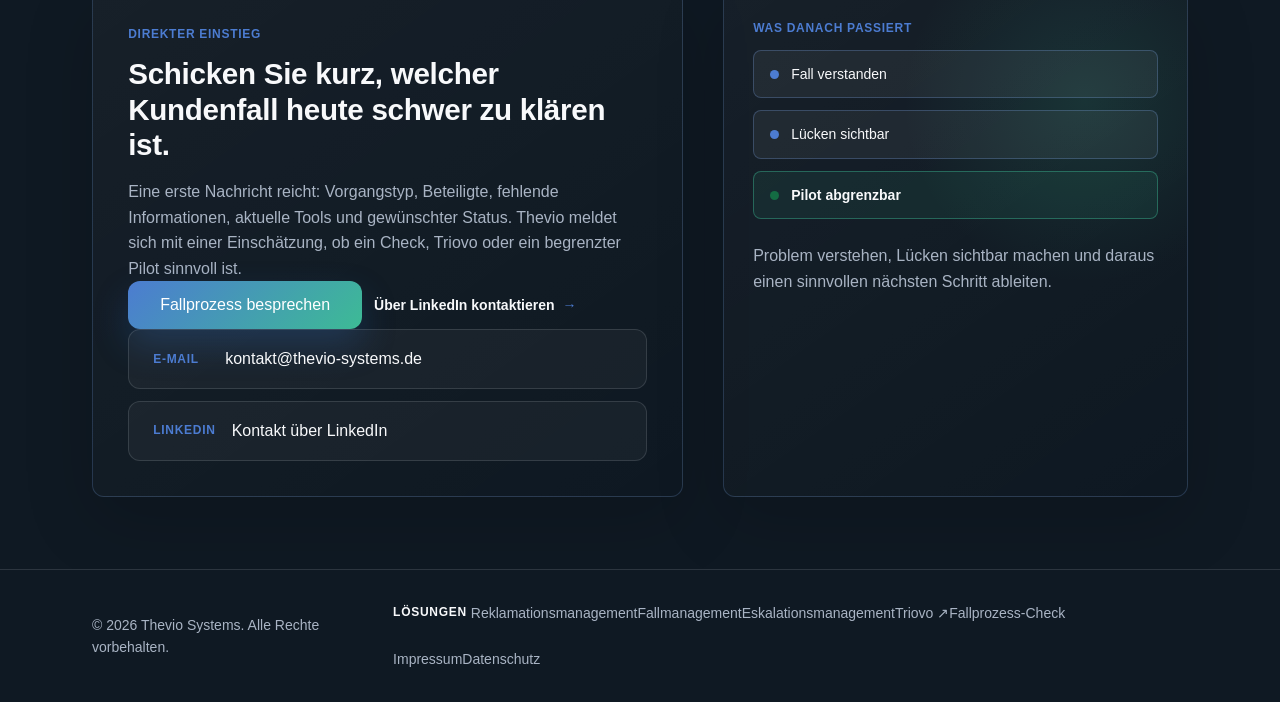
==== commit 0597bbd8: "Remove redundant problem section" ====
--- a/index.html
+++ b/index.html
@@ -118,7 +118,6 @@
 <div class="nav-inner">
 <a href="#hero" class="nav-logo"><img src="assets/img/thevio-logo.svg" alt="" class="nav-logo-icon" width="44" height="44" /><span class="nav-logo-text">Thevio Systems</span></a>
 <ul class="nav-links" role="list">
-<li><a href="#zielgruppen">Problem</a></li>
 <li><a href="#leistungen">Lösungen</a></li>
 <li><a href="#triovo">Triovo</a></li>
 <li><a href="#audit">Vorgehen</a></li>
@@ -130,7 +129,6 @@
 </button>
 </div>
 <nav id="nav-mobile" class="nav-mobile" aria-label="Mobile Navigation">
-<a href="#zielgruppen">Problem</a>
 <a href="#leistungen">Lösungen</a>
 <a href="#triovo">Triovo</a>
 <a href="#audit">Vorgehen</a>
@@ -329,65 +327,6 @@
 </div>
 </section>
 
-<hr class="section-divider" />
-<section class="section section--signal-field" id="zielgruppen" aria-labelledby="zielgruppen-heading">
-<div class="container">
-<span class="section-label section-label--inverse">Problem</span>
-<h2 id="zielgruppen-heading">Der Kunde sieht einen Fall. Intern beginnt die Suche.</h2>
-<p class="section-intro section-intro--inverse">Relevant wird Thevio dort, wo der operative Aufwand nicht durch den Fall selbst entsteht, sondern durch Suche, Rückfragen, Übergaben und verzögerte Entscheidungen.</p>
-<div class="operations-field reveal" data-component="operations-field" data-active="0">
-<div class="operations-stage operations-map" aria-hidden="true">
-<div class="os-map-column os-map-column--sources">
-<span class="os-map-label">Verteilte Signale</span>
-<span class="os-source os-source--mail">Mail</span>
-<span class="os-source os-source--form">Ticket</span>
-<span class="os-source os-source--field">Nachweis</span>
-<span class="os-source os-source--ops">Servicepartner</span>
-</div>
-<div class="os-map-arrow os-map-arrow--in"><span></span></div>
-<div class="os-case-object os-case-map">
-<span class="os-case-label">Thevio Kundenfall</span>
-<strong>Ein steuerbarer Klärungsprozess</strong>
-<span class="os-case-core"></span>
-<span class="os-case-ring"></span>
-</div>
-<div class="os-map-arrow os-map-arrow--out"><span></span></div>
-<div class="os-map-column os-map-column--outcomes">
-<span class="os-map-label">Sichtbar im System</span>
-<span class="os-outcome os-outcome--entry">Angaben vervollständigt</span>
-<span class="os-outcome os-outcome--owner">Verantwortung gesetzt</span>
-<span class="os-outcome os-outcome--context">Status erklärbar</span>
-<span class="os-outcome os-outcome--done">Lösung dokumentiert</span>
-</div>
-<div class="os-diagnosis-card">
-<span>Aktuelles Risiko</span>
-<strong>Information fehlt</strong>
-<p>Support fragt nach, der Fall wartet und gebundene Kapazität steigt.</p>
-</div>
-</div>
-<div class="operations-diagnostics">
-<div class="os-status-output" aria-live="polite">
-<span>Diagnose</span>
-<strong>Information fehlt</strong>
-</div>
-<div class="os-state-rail" role="tablist" aria-label="Diagnostische Problemzustände">
-<button type="button" class="os-state" role="tab" id="os-state-0" aria-selected="true" data-index="0"><span>01</span><strong>Information fehlt</strong></button>
-<button type="button" class="os-state" role="tab" id="os-state-1" aria-selected="false" tabindex="-1" data-index="1"><span>02</span><strong>Zuständigkeit unklar</strong></button>
-<button type="button" class="os-state" role="tab" id="os-state-2" aria-selected="false" tabindex="-1" data-index="2"><span>03</span><strong>Status fehlt</strong></button>
-<button type="button" class="os-state" role="tab" id="os-state-3" aria-selected="false" tabindex="-1" data-index="3"><span>04</span><strong>Entscheidung verzögert</strong></button>
-</div>
-<p class="os-state-description" aria-live="polite">Support fragt nach, der Fall wartet und Bearbeitungszeit steigt.</p>
-</div>
-<div class="os-meta-line" aria-label="Typische Zielgruppen">
-<span>Typische Fälle</span>
-<strong>Technische Reklamationen, Gewährleistung und Reparatur</strong>
-<strong>Ersatzteile, Refurbished, B2B-Service und Eskalation</strong>
-<strong>CX-Leitung, Serviceleitung, Operations und Geschäftsführung</strong>
-</div>
-</div>
-</div>
-</section>
-
 <section class="section section--triovo-dark" id="triovo" aria-labelledby="triovo-heading">
 <div class="container">
 <span class="triovo-badge">Fertiges SaaS · entwickelt von Thevio Systems</span>
